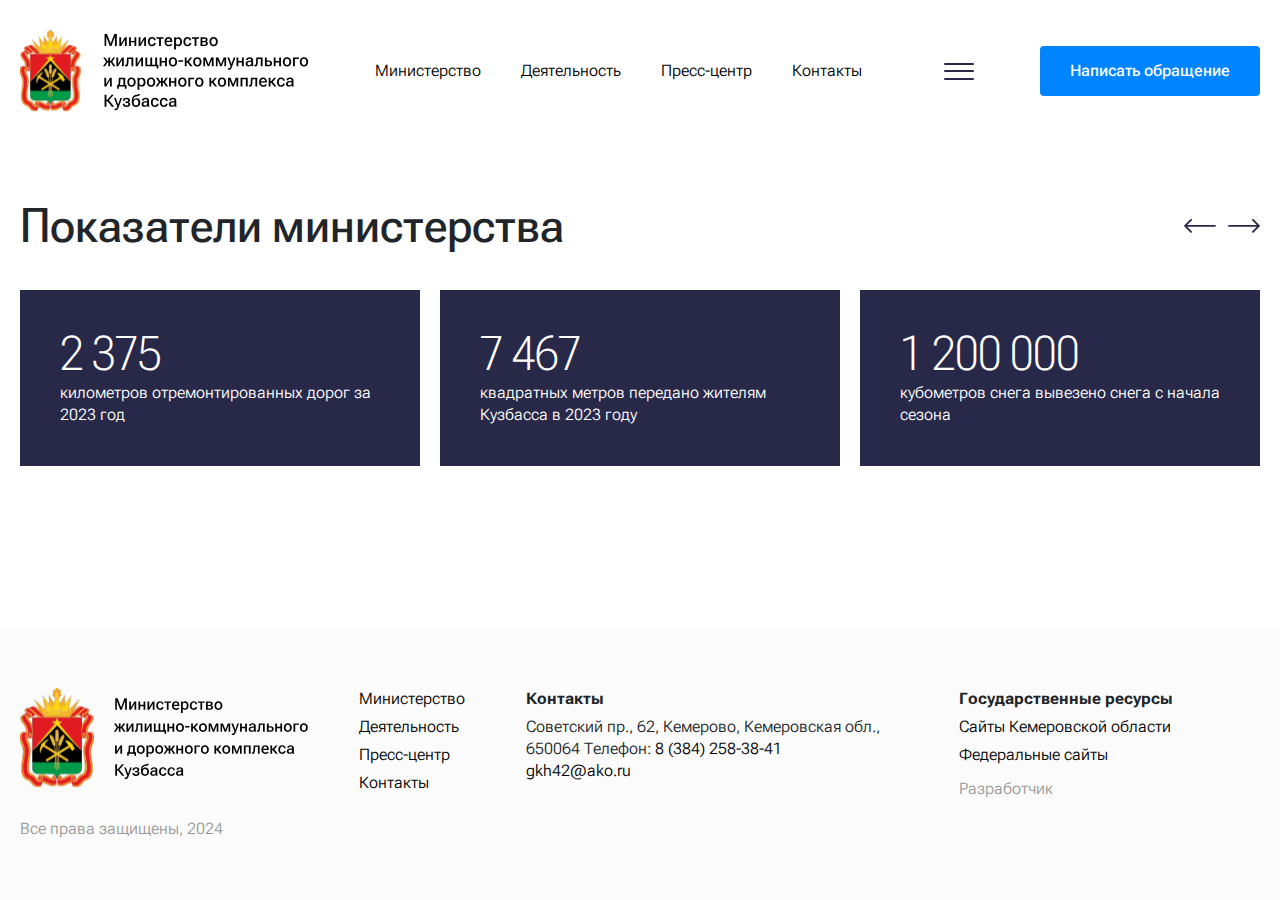
==== index.html @ 04772584 "init: Initial commit" ====
<!DOCTYPE html>
<html lang="ru">

<head>
	<meta charset="UTF-8">
	<meta http-equiv="X-UA-Compatible" content="IE=edge">
	<meta name="viewport" content="width=device-width, initial-scale=1.0">
	<title>Министерство жилищно-коммунального и дорожного комплекса Кузбасса - Главная</title>
	<meta property="og:title" content="Министерство жилищно-коммунального и дорожного комплекса Кузбасса - Главная">
	<meta property="og:description" content="Описание">
	<meta property="og:url" content="/">
	<meta property="og:site_name" content="Министерство жилищно-коммунального и дорожного комплекса Кузбасса - Главная">
	<!-- favicon -->
	<link rel="apple-touch-icon" sizes="180x180" href="img/favicon/apple-touch-icon.png">
	<link rel="icon" type="image/png" sizes="32x32" href="img/favicon/favicon-32x32.png">
	<link rel="icon" type="image/png" sizes="16x16" href="img/favicon/favicon-16x16.png">
	<link rel="manifest" href="img/favicon/site.webmanifest">
	<link rel="mask-icon" href="img/favicon/safari-pinned-tab.svg" color="#5bbad5">
	<meta name="msapplication-TileColor" content="#ffffff">
	<meta name="theme-color" content="#ffffff">
	<!-- styles -->
	<link rel="stylesheet" href="css/vendor.min.css">
	<link rel="stylesheet" href="css/app.min.css">
</head>

<body>
	<!-- wrapper -->
	<div class="wrapper">
		<!-- header -->
		<header class="header" id="header">
			<div class="container">
				<div class="header__wrapper">
					<a href="index.html" class="header__logotype">
						<source srcset="img/logotype.svg" media="(min-width: 1024px)">
						<img src="img/logotype-mobile.svg" width="289px" height="100px" alt="Logotype">
					</a>
					<nav class="nav header__nav">
						<ul class="nav__list">
							<li class="nav__item">
								<a href="#" class="nav__link">Министерство</a>
							</li>
							<li class="nav__item">
								<a href="#" class="nav__link">Деятельность</a>
							</li>
							<li class="nav__item">
								<a href="#" class="nav__link">Пресс-центр</a>
							</li>
							<li class="nav__item">
								<a href="#" class="nav__link">Контакты</a>
							</li>
						</ul>
					</nav>
					<button class="hamburger" id="hamburger-toggle">
						<span class="hamburger__inner"></span>
						<span class="hamburger__inner"></span>
						<span class="hamburger__inner"></span>
					</button>
					<a href="#" class="header__btn btn">Написать обращение</a>
				</div>
			</div>
		</header>
		<!-- end of header -->
		<!-- content -->
		<div class="wrapper__content">
			<!-- indicators -->
			<section class="indicators section-indent" id="indicators">
				<div class="container">
					<div class="indicators__slider">
						<div class="section-heading">
							<div class="section-heading__group">
								<h2 class="section-heading__title">Показатели министерства</h2>
							</div>
							<div class="section-heading__group">
								<div class="swiper-controls section-heading__controls">
									<button class="swiper-button-prev" aria-label="Назад">
										<svg class="swiper-button-icon">
											<use xlink:href="img/sprite.svg#icon-arrow-prev"></use>
										</svg>
									</button>
									<button class="swiper-button-next" aria-label="Далее">
										<svg class="swiper-button-icon">
											<use xlink:href="img/sprite.svg#icon-arrow-next"></use>
										</svg>
									</button>
								</div>
							</div>
						</div>
						<div class="indicators__slider-wrapper">
							<div class="swiper">
								<div class="swiper-wrapper">
									<div class="swiper-slide">
										<div class="indicators-card indicators__item">
											<h3 class="indicators-card__value">2 375</h3>
											<p class="indicators-card__description">километров отремонтированных дорог за 2023 год</p>
										</div>
									</div>
									<div class="swiper-slide">
										<div class="indicators-card indicators__item">
											<h3 class="indicators-card__value">7 467</h3>
											<p class="indicators-card__description">квадратных метров передано жителям Кузбасса в 2023 году</p>
										</div>
									</div>
									<div class="swiper-slide">
										<div class="indicators-card indicators__item">
											<h3 class="indicators-card__value">1 200 000</h3>
											<p class="indicators-card__description">кубометров снега вывезено снега с начала сезона</p>
										</div>
									</div>
									<div class="swiper-slide">
										<div class="indicators-card indicators__item">
											<h3 class="indicators-card__value">37 956</h3>
											<p class="indicators-card__description">квадратных метров коммерческой недвижимости</p>
										</div>
									</div>
									<div class="swiper-slide">
										<div class="indicators-card indicators__item">
											<h3 class="indicators-card__value">7 467</h3>
											<p class="indicators-card__description">квадратных метров передано жителям Кузбасса в 2023 году</p>
										</div>
									</div>
									<div class="swiper-slide">
										<div class="indicators-card indicators__item">
											<h3 class="indicators-card__value">1 200 000</h3>
											<p class="indicators-card__description">кубометров снега вывезено снега с начала сезона</p>
										</div>
									</div>
									<div class="swiper-slide">
										<div class="indicators-card indicators__item">
											<h3 class="indicators-card__value">7 467</h3>
											<p class="indicators-card__description">квадратных метров передано жителям Кузбасса в 2023 году</p>
										</div>
									</div>
									<div class="swiper-slide">
										<div class="indicators-card indicators__item">
											<h3 class="indicators-card__value">1 200 000</h3>
											<p class="indicators-card__description">кубометров снега вывезено снега с начала сезона</p>
										</div>
									</div>
								</div>
								<div class="swiper-pagination"></div>
							</div>
						</div>
					</div>
				</div>
			</section>
			<!-- end of indicators -->
		</div>
		<!-- end of content -->
		<!-- footer -->
		<footer class="footer" id="footer">
			<div class="container">
				<div class="footer__wrapper">
					<div class="footer__block">
						<picture class="footer__logotype">
							<source srcset="img/logotype.svg" media="(min-width: 1024px)">
							<img src="img/logotype-mobile.svg" width="289px" height="100px" alt="Logotype">
						</picture>
						<p class="footer__copyright footer__copyright--desktop">Все права защищены, 2024</p>
					</div>
					<div class="footer__block">
						<ul class="footer__list footer__list--wrap">
							<li class="footer__list-item">
								<a href="#" class="footer__link">Министерство</a>
							</li>
							<li class="footer__list-item">
								<a href="#" class="footer__link">Деятельность</a>
							</li>
							<li class="footer__list-item">
								<a href="#" class="footer__link">Пресс-центр</a>
							</li>
							<li class="footer__list-item">
								<a href="#" class="footer__link">Контакты</a>
							</li>
						</ul>
					</div>
					<div class="footer__block">
						<h3 class="footer__title">Контакты</h3>
						<p class="footer__description">
							Советский пр., 62, Кемерово, Кемеровская обл., 650064
							Телефон: <a href="tel:83842583841">8 (384) 258-38-41</a>
							<br>
							<a href="mailto:gkh42@ako.ru">gkh42@ako.ru</a>
						</p>
					</div>
					<div class="footer__block">
						<h3 class="footer__title">Государственные ресурсы</h3>
						<ul class="footer__list">
							<li class="footer__list-item">
								<a href="#" class="footer__link">Сайты Кемеровской области</a>
							</li>
							<li class="footer__list-item">
								<a href="#" class="footer__link">Федеральные сайты</a>
							</li>
						</ul>
						<p class="footer__copyright footer__copyright--mobile">Все права защищены, 2024</p>
						<p class="footer__copyright">Разработчик</p>
					</div>
				</div>
			</div>
		</footer>
		<!-- end of footer -->
	</div>
	<!-- end of wrapper -->
	<!-- scripts -->
	<script src="js/vendor.min.js"></script>
	<script src="js/app.min.js"></script>
</body>

</html>
---- css/app.min.css ----
body{position:relative;overflow-x:hidden;font-family:"Roboto Flex",sans-serif;font-size:16px;line-height:1.25}ul,ol,li{display:block;padding:0;margin:0;list-style:none}h1,h2,h3,h4,h5,h6{margin:0;font-weight:normal;line-height:1.25}p{margin:0}b,strong{font-weight:500}a{display:inline-block;color:#000;text-decoration:none;-webkit-transition:all .25s ease-in-out;transition:all .25s ease-in-out}a:hover{text-decoration:none;color:#000}a:active{color:#000}input[type=number]{-moz-appearance:textfield}input[type=number]::-webkit-outer-spin-button,input[type=number]::-webkit-inner-spin-button{display:none;-webkit-appearance:none;appearance:none;margin:0}picture{display:block}img{max-width:100%}svg{-webkit-transition:all .25s ease-in-out;transition:all .25s ease-in-out}.container{margin:0 auto;padding:0 20px;max-width:1480px;width:100%}@media screen and (max-width: 767px){.container{padding:0 16px}}.btn{display:block;padding:14px 30px;width:-webkit-fit-content;width:-moz-fit-content;width:fit-content;font-size:16px;font-weight:500;line-height:1.375;color:#fff;background:#0184ff;border:none;border-radius:4px;-webkit-transition:all .25s ease-in-out;transition:all .25s ease-in-out}.btn:focus{outline:none}.btn:hover{color:#fff}.header{position:relative;z-index:100;background:#fff}.header__wrapper{display:-webkit-box;display:-ms-flexbox;display:flex;-webkit-box-align:center;-ms-flex-align:center;align-items:center;-webkit-box-pack:justify;-ms-flex-pack:justify;justify-content:space-between;padding:30px 0}@media screen and (max-width: 767px){.header__wrapper{padding:20px 0}}.header__logotype{display:block;max-width:289px;width:100%}.header__logotype img{display:block;width:100%;height:100%;-o-object-fit:contain;object-fit:contain;-o-object-position:left center;object-position:left center}@media screen and (max-width: 1199px){.header__logotype{max-width:257px;height:73px}}@media screen and (max-width: 1023px){.header__nav{display:none}}@media screen and (max-width: 1199px){.header__btn{display:none}}.nav__list{display:-webkit-box;display:-ms-flexbox;display:flex;-webkit-box-align:center;-ms-flex-align:center;align-items:center;width:-webkit-fit-content;width:-moz-fit-content;width:fit-content}.nav__item+.nav__item{margin-left:40px}.nav__link{display:block;width:-webkit-fit-content;width:-moz-fit-content;width:fit-content;font-size:16px;font-weight:300}.hamburger{position:relative;z-index:1;display:block;overflow:hidden;margin-left:15px;padding:0;min-width:30px;width:30px;height:30px;font-size:0;background:rgba(0,0,0,0);border:none;border-radius:0}.hamburger:focus{outline:none}.hamburger__inner{position:absolute;left:0;z-index:1;display:block;width:100%;height:2px;background:#282848;border-radius:2px}.hamburger__inner:first-child{top:7px}.hamburger__inner:nth-child(2){top:14px}.hamburger__inner:last-child{top:22px}.footer{position:relative;z-index:1;margin-top:80px;padding:60px 0;background:#fbfbfb}@media screen and (max-width: 767px){.footer{margin-top:60px;padding:40px 0}}.footer__wrapper{display:-webkit-box;display:-ms-flexbox;display:flex}@media screen and (max-width: 1023px){.footer__wrapper{-webkit-box-orient:vertical;-webkit-box-direction:normal;-ms-flex-direction:column;flex-direction:column;-webkit-box-align:start;-ms-flex-align:start;align-items:flex-start}}.footer__block{max-width:417px;width:-webkit-fit-content;width:-moz-fit-content;width:fit-content}.footer__block:nth-child(2){margin-left:80px}.footer__block:nth-child(3){margin-left:141px}.footer__block:nth-child(4){margin-left:76px}@media screen and (min-width: 1200px)and (max-width: 1399px){.footer__block{max-width:387px}.footer__block:nth-child(2){margin-left:50px}.footer__block:nth-child(3){margin-left:61px}.footer__block:nth-child(4){margin-left:46px}}@media screen and (min-width: 1024px)and (max-width: 1199px){.footer__block{max-width:357px}.footer__block:nth-child(2){margin-left:30px}.footer__block:nth-child(3){margin-left:41px}.footer__block:nth-child(4){margin-left:26px}}@media screen and (max-width: 1023px){.footer__block{max-width:none}.footer__block:nth-child(2){margin-top:26px;margin-left:0}.footer__block:nth-child(3){margin-top:23px;margin-left:0}.footer__block:nth-child(4){margin-top:28px;margin-left:0}}.footer__logotype{display:block;overflow:hidden;max-width:289px;width:100%}.footer__logotype img{display:block;width:100%;height:100%;-o-object-fit:contain;object-fit:contain;-o-object-position:left center;object-position:left center}@media screen and (max-width: 767px){.footer__logotype{max-width:257px;height:73px}}.footer__title{display:block;margin-bottom:6px;width:-webkit-fit-content;width:-moz-fit-content;width:fit-content;font-size:16px;font-weight:bold;line-height:1.375}.footer__description{display:block;width:-webkit-fit-content;width:-moz-fit-content;width:fit-content;font-size:16px;font-weight:300;line-height:1.375}.footer__copyright{display:block;margin-top:30px;width:-webkit-fit-content;width:-moz-fit-content;width:fit-content;font-size:16px;font-weight:300;line-height:1.375;color:#999}@media screen and (min-width: 1024px){.footer__copyright--mobile{display:none}}@media screen and (max-width: 1023px){.footer__copyright{margin-top:21px}.footer__copyright--desktop{display:none}}.footer__copyright+.footer__copyright{margin-top:12px}@media screen and (max-width: 1023px){.footer__list--wrap{display:-webkit-box;display:-ms-flexbox;display:flex;-ms-flex-wrap:wrap;flex-wrap:wrap}.footer__list--wrap .footer__list-item+.footer__list-item{margin-top:0}.footer__list--wrap .footer__list-item{width:calc(50% - 6px)}.footer__list--wrap .footer__list-item:nth-child(2n){margin-left:12px}.footer__list--wrap .footer__list-item:nth-child(n+3){margin-top:12px}}.footer__list-item+.footer__list-item{margin-top:6px}.footer__link{display:block;width:-webkit-fit-content;width:-moz-fit-content;width:fit-content;font-size:16px;font-weight:300;line-height:1.375}.scroll-disabled{overflow:hidden}.swiper{-webkit-transition:opacity .15s ease;transition:opacity .15s ease}@media screen and (min-width: 768px){.swiper:not(.swiper-only-mobile):not(.swiper-initialized){opacity:0}.swiper:not(.swiper-only-mobile).swiper-initialized{opacity:1}}@media screen and (max-width: 767px){.swiper:not(.swiper-only-desktop):not(.swiper-initialized){opacity:0}.swiper:not(.swiper-only-desktop).swiper-initialized{opacity:1}}.swiper-controls{display:-webkit-box;display:-ms-flexbox;display:flex;-webkit-box-align:center;-ms-flex-align:center;align-items:center;width:-webkit-fit-content;width:-moz-fit-content;width:fit-content}.swiper-button-prev,.swiper-button-next{display:-webkit-box;display:-ms-flexbox;display:flex;-webkit-box-align:center;-ms-flex-align:center;align-items:center;-webkit-box-pack:center;-ms-flex-pack:center;justify-content:center;padding:0;min-width:32px;width:32px;height:48px;font-size:0;background:rgba(0,0,0,0);border:none;border-radius:0;-webkit-transition:all .25s ease-in-out;transition:all .25s ease-in-out}.swiper-button-prev+.swiper-button-next{margin-left:12px}.swiper-button-icon{min-width:32px;width:32px;height:32px;height:14px;color:#282848}.wrapper{display:-webkit-box;display:-ms-flexbox;display:flex;-webkit-box-orient:vertical;-webkit-box-direction:normal;-ms-flex-direction:column;flex-direction:column;min-height:100vh}.wrapper__content{-webkit-box-flex:1;-ms-flex:1 1 100%;flex:1 1 100%}.section-indent{margin-top:60px}@media screen and (max-width: 767px){.section-indent{margin-top:35px}}.section-heading{display:-webkit-box;display:-ms-flexbox;display:flex;-webkit-box-align:start;-ms-flex-align:start;align-items:flex-start;-webkit-box-pack:justify;-ms-flex-pack:justify;justify-content:space-between;margin-bottom:40px}@media screen and (max-width: 767px){.section-heading{-webkit-box-orient:vertical;-webkit-box-direction:normal;-ms-flex-direction:column;flex-direction:column;margin-bottom:22px}}.section-heading__title{font-size:48px;font-weight:500;line-height:1}@media screen and (max-width: 767px){.section-heading__title{font-size:22px}}@media screen and (max-width: 1023px){.section-heading__controls{display:none}}.indicators__slider-wrapper .swiper-slide{height:auto}.indicators__item{height:100%}.indicators-card{display:block;overflow:hidden;padding:40px 30px 40px 40px;color:#fff;background:#282848}.indicators-card__value{display:block;width:-webkit-fit-content;width:-moz-fit-content;width:fit-content;font-size:48px;font-weight:300;line-height:1}.indicators-card__description{display:block;margin-top:4px;width:-webkit-fit-content;width:-moz-fit-content;width:fit-content;font-size:16px;font-weight:300;line-height:1.375}@media screen and (max-width: 767px){.indicators-card__description{margin-top:6px;font-size:15px}}
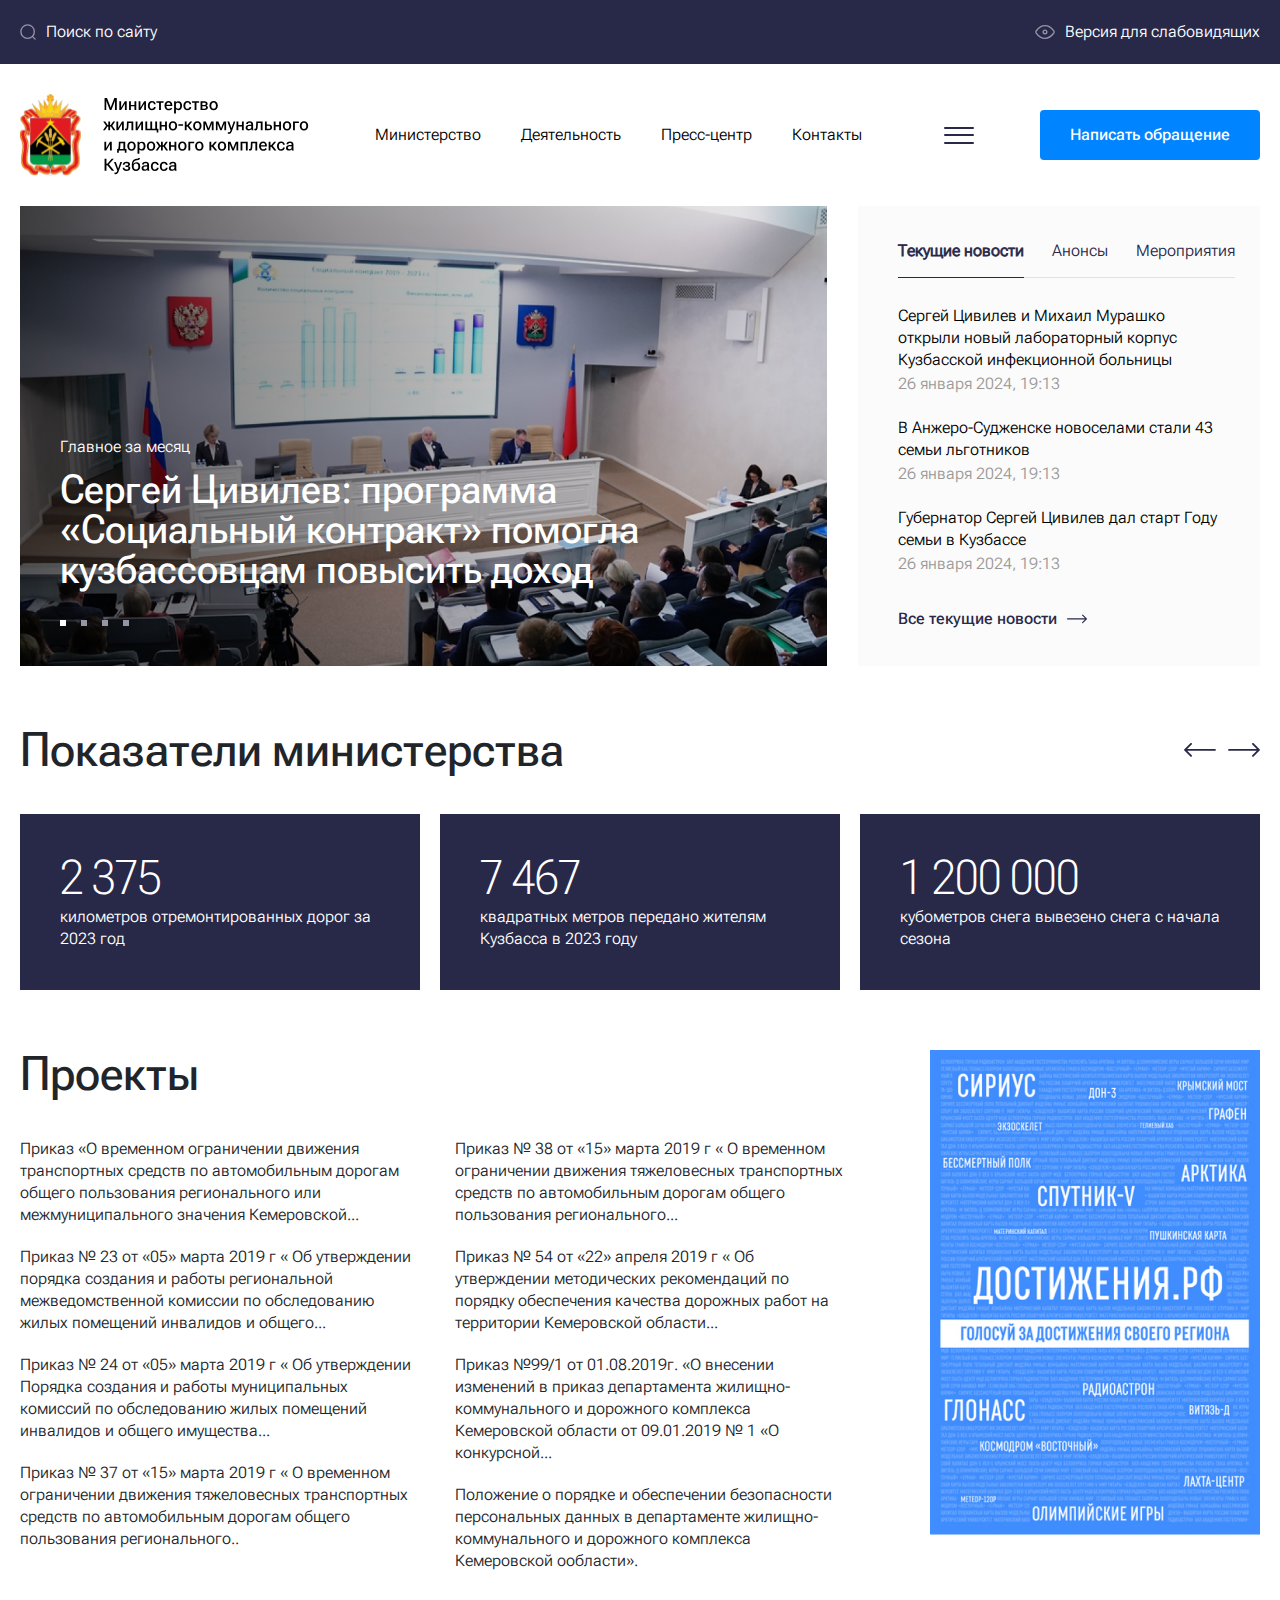
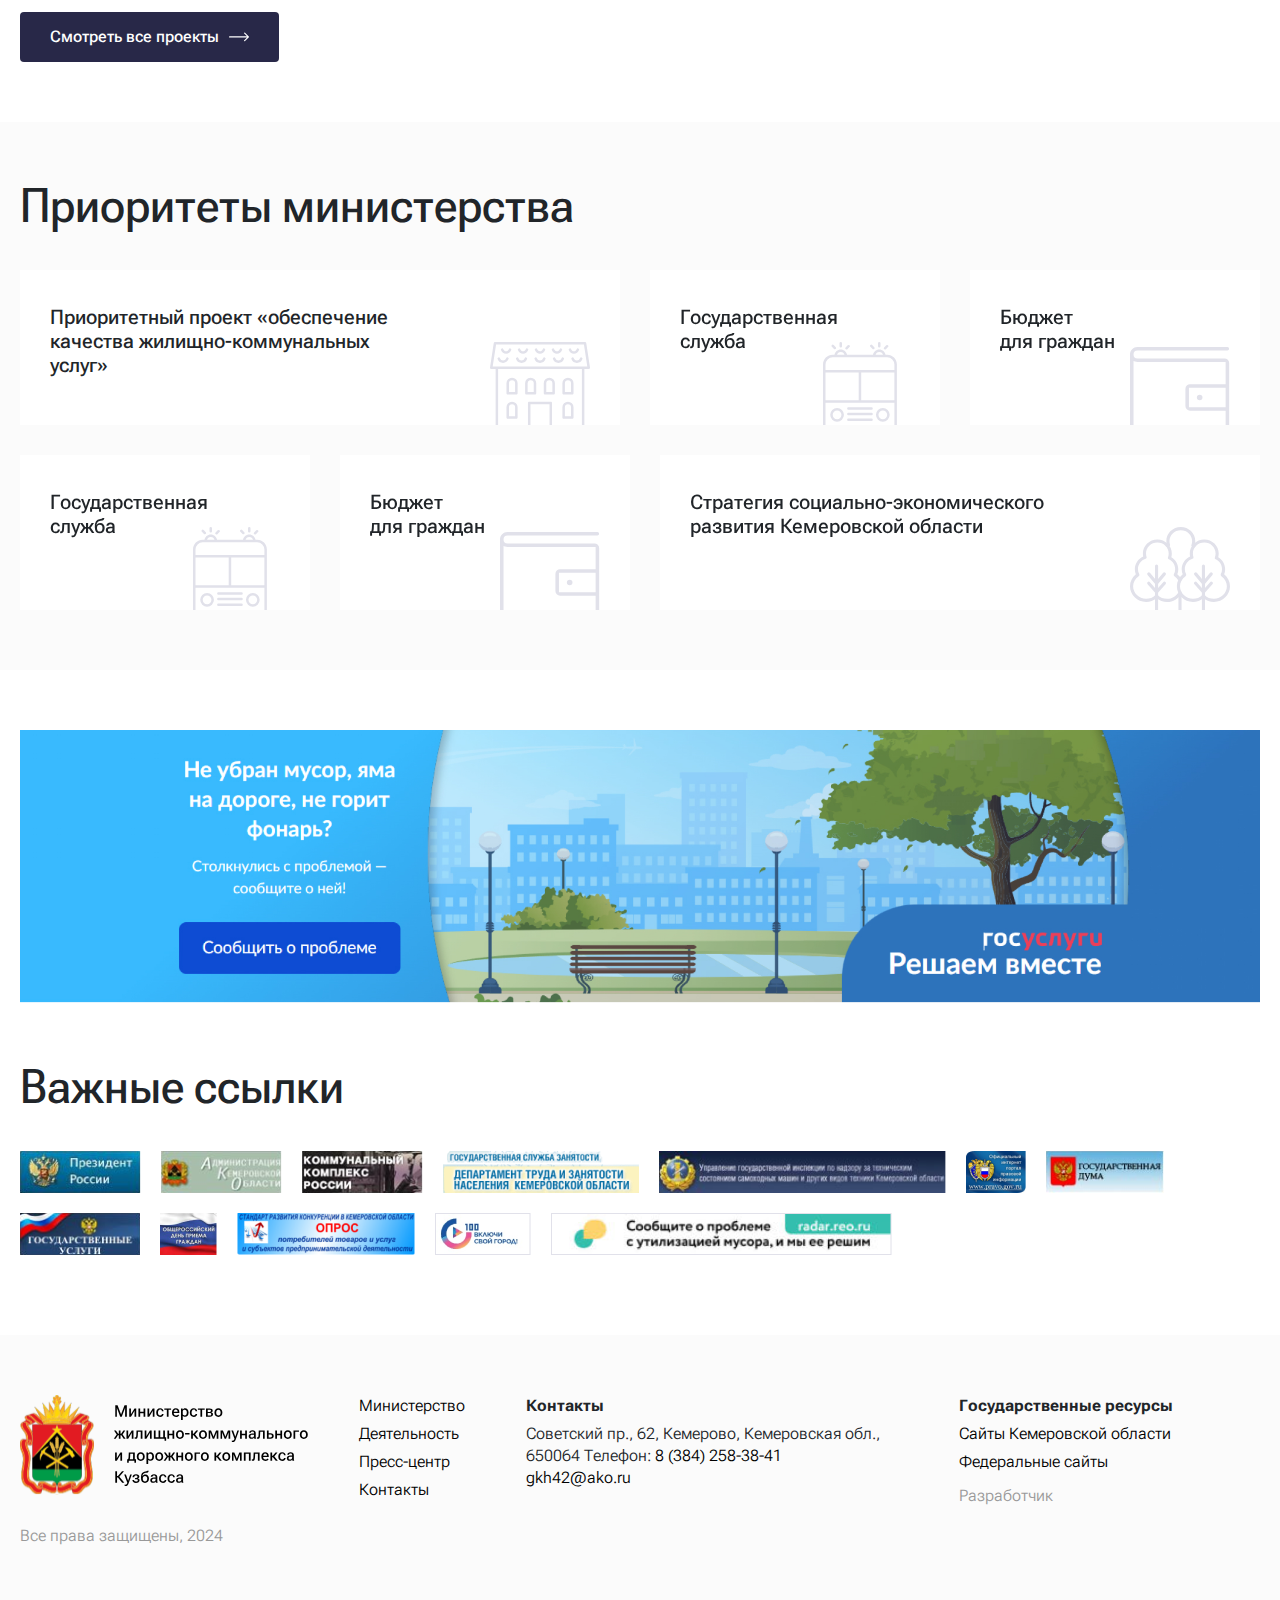
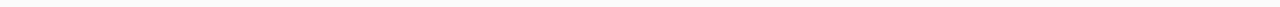
==== commit edc2e5ca: "fix: Improvements" ====
--- a/index.html
+++ b/index.html
@@ -15,7 +15,6 @@
 	<link rel="icon" type="image/png" sizes="32x32" href="img/favicon/favicon-32x32.png">
 	<link rel="icon" type="image/png" sizes="16x16" href="img/favicon/favicon-16x16.png">
 	<link rel="manifest" href="img/favicon/site.webmanifest">
-	<link rel="mask-icon" href="img/favicon/safari-pinned-tab.svg" color="#5bbad5">
 	<meta name="msapplication-TileColor" content="#ffffff">
 	<meta name="theme-color" content="#ffffff">
 	<!-- styles -->
@@ -26,6 +25,26 @@
 <body>
 	<!-- wrapper -->
 	<div class="wrapper">
+		<div class="header-top" id="header-top">
+			<div class="container">
+				<div class="header-top__wrapper">
+					<div class="header-top__search">
+						<button class="header-top__search-btn">
+							<svg>
+								<use xlink:href="img/sprite.svg#icon-search"></use>
+							</svg>
+						</button>
+						<input type="text" class="header-top__search-input" placeholder="Поиск по сайту">
+					</div>
+					<button class="header-top__vi">
+						<svg>
+							<use xlink:href="img/sprite.svg#icon-eye"></use>
+						</svg>
+						<span>Версия для слабовидящих</span>
+					</button>
+				</div>
+			</div>
+		</div>
 		<!-- header -->
 		<header class="header" id="header">
 			<div class="container">
@@ -55,13 +74,133 @@
 						<span class="hamburger__inner"></span>
 						<span class="hamburger__inner"></span>
 					</button>
-					<a href="#" class="header__btn btn">Написать обращение</a>
+					<a href="#" class="header__btn btn btn--blue">Написать обращение</a>
 				</div>
 			</div>
 		</header>
 		<!-- end of header -->
 		<!-- content -->
 		<div class="wrapper__content">
+			<!-- main -->
+			<section class="main" id="main">
+				<div class="container">
+					<div class="main__wrap">
+						<div class="main__left">
+							<div class="main__slider">
+								<div class="swiper">
+									<div class="swiper-wrapper">
+										<div class="swiper-slide">
+											<div class="main__slide" style="background-image: url(img/main-bg-01.jpg);">
+												<span class="main__help">Главное за месяц</span>
+												<h3 class="main__title">
+													Сергей Цивилев: программа «Социальный
+													контракт» помогла кузбассовцам
+													повысить доход
+												</h3>
+											</div>
+										</div>
+										<div class="swiper-slide">
+											<div class="main__slide" style="background-image: url(img/main-bg-02.jpg);">
+												<span class="main__help">Главное за месяц</span>
+												<h3 class="main__title">
+													Сергей Цивилев: программа «Социальный
+													контракт» помогла кузбассовцам
+													повысить доход
+												</h3>
+											</div>
+										</div>
+										<div class="swiper-slide">
+											<div class="main__slide" style="background-image: url(img/main-bg-01.jpg);">
+												<span class="main__help">Главное за месяц</span>
+												<h3 class="main__title">
+													Сергей Цивилев: программа «Социальный
+													контракт» помогла кузбассовцам
+													повысить доход
+												</h3>
+											</div>
+										</div>
+										<div class="swiper-slide">
+											<div class="main__slide" style="background-image: url(img/main-bg-02.jpg);">
+												<span class="main__help">Главное за месяц</span>
+												<h3 class="main__title">
+													Сергей Цивилев: программа «Социальный
+													контракт» помогла кузбассовцам
+													повысить доход
+												</h3>
+											</div>
+										</div>
+									</div>
+									<div class="swiper-pagination"></div>
+								</div>
+							</div>
+						</div>
+						<div class="main__right">
+							<div class="short-news main__news">
+								<div class="short-news__wrap">
+									<div class="short-news__tabs">
+										<ul class="short-news__list">
+											<li class="short-news__list-item is--active">
+												<button class="short-news__tab">Текущие новости</button>
+											</li>
+											<li class="short-news__list-item">
+												<button class="short-news__tab">Анонсы</button>
+											</li>
+											<li class="short-news__list-item">
+												<button class="short-news__tab">Мероприятия</button>
+											</li>
+										</ul>
+										<div class="short-news__wrapper is--active">
+											<article class="short-news__item">
+												<a href="#" class="short-news__title">Сергей Цивилев и Михаил Мурашко открыли новый лабораторный корпус Кузбасской инфекционной больницы</a>
+												<span class="short-news__help">26 января 2024, 19:13</span>
+											</article>
+											<article class="short-news__item">
+												<a href="#" class="short-news__title">В Анжеро-Судженске новоселами стали 43 семьи льготников</a>
+												<span class="short-news__help">26 января 2024, 19:13</span>
+											</article>
+											<article class="short-news__item">
+												<a href="#" class="short-news__title">Губернатор Сергей Цивилев дал старт Году семьи в Кузбассе</a>
+												<span class="short-news__help">26 января 2024, 19:13</span>
+											</article>
+										</div>
+										<div class="short-news__wrapper">
+											<article class="short-news__item">
+												<a href="#" class="short-news__title">Губернатор Сергей Цивилев дал старт Году семьи в Кузбассе</a>
+												<span class="short-news__help">26 января 2024, 19:13</span>
+											</article>
+											<article class="short-news__item">
+												<a href="#" class="short-news__title">Сергей Цивилев и Михаил Мурашко открыли новый лабораторный корпус Кузбасской инфекционной больницы</a>
+												<span class="short-news__help">26 января 2024, 19:13</span>
+											</article>
+										</div>
+										<div class="short-news__wrapper">
+											<article class="short-news__item">
+												<a href="#" class="short-news__title">Сергей Цивилев и Михаил Мурашко открыли новый лабораторный корпус Кузбасской инфекционной больницы</a>
+												<span class="short-news__help">26 января 2024, 19:13</span>
+											</article>
+											<article class="short-news__item">
+												<a href="#" class="short-news__title">Губернатор Сергей Цивилев дал старт Году семьи в Кузбассе</a>
+												<span class="short-news__help">26 января 2024, 19:13</span>
+											</article>
+											<article class="short-news__item">
+												<a href="#" class="short-news__title">В Анжеро-Судженске новоселами стали 43 семьи льготников</a>
+												<span class="short-news__help">26 января 2024, 19:13</span>
+											</article>
+										</div>
+									</div>
+									<a href="#" class="short-news__link">
+										<span>Все текущие новости</span>
+										<svg>
+											<use xlink:href="img/sprite.svg#icon-arrow-next"></use>
+										</svg>
+									</a>
+								</div>
+							</div>
+						</div>
+					</div>
+				</div>
+			</section>
+			<!-- end of main -->
 			<!-- indicators -->
 			<section class="indicators section-indent" id="indicators">
 				<div class="container">
@@ -144,6 +283,173 @@
 				</div>
 			</section>
 			<!-- end of indicators -->
+			<!-- projects -->
+			<section class="projects section-indent" id="projects">
+				<div class="container">
+					<div class="projects__wrap">
+						<div class="projects__left">
+							<div class="section-heading">
+								<div class="section-heading__group">
+									<h2 class="section-heading__title">Проекты</h2>
+								</div>
+							</div>
+							<div class="projects__wrapper">
+								<div class="projects__column">
+									<p class="projects__description">Приказ «О временном ограничении движения транспортных средств по автомобильным дорогам общего пользования регионального или межмуниципального значения Кемеровской...</p>
+									<p class="projects__description">Приказ № 23 от «05» марта 2019 г « Об утверждении порядка создания и работы региональной межведомственной комиссии по обследованию жилых помещений инвалидов и общего...</p>
+									<p class="projects__description">Приказ № 24 от «05» марта 2019 г « Об утверждении Порядка создания и работы муниципальных комиссий по обследованию жилых помещений инвалидов и общего имущества...</p>
+									<p class="projects__description">Приказ № 37 от «15» марта 2019 г « О временном ограничении движения тяжеловесных транспортных средств по автомобильным дорогам общего пользования регионального..</p>
+								</div>
+								<div class="projects__column">
+									<p class="projects__description">Приказ № 38 от «15» марта 2019 г « О временном ограничении движения тяжеловесных транспортных средств по автомобильным дорогам общего пользования регионального...</p>
+									<p class="projects__description">Приказ № 54 от «22» апреля 2019 г « Об утверждении методических рекомендаций по порядку обеспечения качества дорожных работ на территории Кемеровской области...</p>
+									<p class="projects__description">Приказ №99/1 от 01.08.2019г. «О внесении изменений в приказ департамента жилищно-коммунального и дорожного комплекса Кемеровской области от 09.01.2019 № 1 «О конкурсной...</p>
+									<p class="projects__description">Положение о порядке и обеспечении безопасности персональных данных в департаменте жилищно-коммунального и дорожного комплекса Кемеровской ообласти».</p>
+								</div>
+							</div>
+							<a href="#" class="projects__btn btn">
+								<span>Смотреть все проекты</span>
+								<svg>
+									<use xlink:href="img/sprite.svg#icon-arrow-next"></use>
+								</svg>
+							</a>
+						</div>
+						<div class="projects__right">
+							<a href="#" class="projects__banner">
+								<img src="img/banner.jpg" alt="Image">
+							</a>
+						</div>
+					</div>
+				</div>
+			</section>
+			<!-- end of projects -->
+			<!-- priorities -->
+			<section class="priorities section-indent" id="priorities">
+				<div class="container">
+					<div class="section-heading">
+						<div class="section-heading__group">
+							<h2 class="section-heading__title">Приоритеты министерства</h2>
+						</div>
+					</div>
+					<div class="priorities__slider">
+						<div class="swiper">
+							<div class="swiper-wrapper">
+								<div class="swiper-slide">
+									<article class="priorities-card priorities__item">
+										<h3 class="priorities-card__title">Приоритетный проект «обеспечение качества жилищно-коммунальных услуг»</h3>
+										<picture class="priorities-card__img">
+											<img src="img/priorities-01.svg" alt="Image">
+										</picture>
+									</article>
+								</div>
+								<div class="swiper-slide">
+									<article class="priorities-card priorities__item">
+										<h3 class="priorities-card__title">Государственная <br>служба</h3>
+										<picture class="priorities-card__img">
+											<img src="img/priorities-02.svg" alt="Image">
+										</picture>
+									</article>
+								</div>
+								<div class="swiper-slide">
+									<article class="priorities-card priorities__item">
+										<h3 class="priorities-card__title">Бюджет <br>для граждан</h3>
+										<picture class="priorities-card__img">
+											<img src="img/priorities-03.svg" alt="Image">
+										</picture>
+									</article>
+								</div>
+								<div class="swiper-slide">
+									<article class="priorities-card priorities__item">
+										<h3 class="priorities-card__title">Государственная <br>служба</h3>
+										<picture class="priorities-card__img">
+											<img src="img/priorities-02.svg" alt="Image">
+										</picture>
+									</article>
+								</div>
+								<div class="swiper-slide">
+									<article class="priorities-card priorities__item">
+										<h3 class="priorities-card__title">Бюджет <br>для граждан</h3>
+										<picture class="priorities-card__img">
+											<img src="img/priorities-03.svg" alt="Image">
+										</picture>
+									</article>
+								</div>
+								<div class="swiper-slide">
+									<article class="priorities-card priorities__item">
+										<h3 class="priorities-card__title">Стратегия социально-экономического развития Кемеровской области</h3>
+										<picture class="priorities-card__img">
+											<img src="img/priorities-04.svg" alt="Image">
+										</picture>
+									</article>
+								</div>
+							</div>
+							<div class="swiper-pagination"></div>
+						</div>
+					</div>
+				</div>
+			</section>
+			<!-- end of priorities -->
+			<!-- banner wide -->
+			<div class="banner-wide section-indent" id="banner-wide">
+				<div class="container">
+					<a href="#" class="banner-wide__link">
+						<picture class="banner-wide__img">
+							<source srcset="img/banner-hr.jpg" media="(min-width: 768px)">
+							<img src="img/banner-vr.jpg" alt="Image">
+						</picture>
+					</a>
+				</div>
+			</div>
+			<!-- end of banner wide -->
+			<!-- important links -->
+			<section class="important-links section-indent" id="important-links">
+				<div class="container">
+					<div class="section-heading">
+						<div class="section-heading__group">
+							<h2 class="section-heading__title">Важные ссылки</h2>
+						</div>
+					</div>
+					<div class="important-links__wrapper">
+						<a href="#" class="important-links__link">
+							<img src="img/important-links-01.png" alt="Image">
+						</a>
+						<a href="#" class="important-links__link">
+							<img src="img/important-links-02.png" alt="Image">
+						</a>
+						<a href="#" class="important-links__link">
+							<img src="img/important-links-03.png" alt="Image">
+						</a>
+						<a href="#" class="important-links__link">
+							<img src="img/important-links-04.png" alt="Image">
+						</a>
+						<a href="#" class="important-links__link">
+							<img src="img/important-links-05.png" alt="Image">
+						</a>
+						<a href="#" class="important-links__link">
+							<img src="img/important-links-06.png" alt="Image">
+						</a>
+						<a href="#" class="important-links__link">
+							<img src="img/important-links-07.png" alt="Image">
+						</a>
+						<a href="#" class="important-links__link">
+							<img src="img/important-links-08.png" alt="Image">
+						</a>
+						<a href="#" class="important-links__link">
+							<img src="img/important-links-09.png" alt="Image">
+						</a>
+						<a href="#" class="important-links__link">
+							<img src="img/important-links-10.png" alt="Image">
+						</a>
+						<a href="#" class="important-links__link">
+							<img src="img/important-links-11.png" alt="Image">
+						</a>
+						<a href="#" class="important-links__link">
+							<img src="img/important-links-12.png" alt="Image">
+						</a>
+					</div>
+				</div>
+			</section>
+			<!-- end of important links -->
 		</div>
 		<!-- end of content -->
 		<!-- footer -->
--- a/css/app.min.css
+++ b/css/app.min.css
@@ -1 +1 @@
-body{position:relative;overflow-x:hidden;font-family:"Roboto Flex",sans-serif;font-size:16px;line-height:1.25}ul,ol,li{display:block;padding:0;margin:0;list-style:none}h1,h2,h3,h4,h5,h6{margin:0;font-weight:normal;line-height:1.25}p{margin:0}b,strong{font-weight:500}a{display:inline-block;color:#000;text-decoration:none;-webkit-transition:all .25s ease-in-out;transition:all .25s ease-in-out}a:hover{text-decoration:none;color:#000}a:active{color:#000}input[type=number]{-moz-appearance:textfield}input[type=number]::-webkit-outer-spin-button,input[type=number]::-webkit-inner-spin-button{display:none;-webkit-appearance:none;appearance:none;margin:0}picture{display:block}img{max-width:100%}svg{-webkit-transition:all .25s ease-in-out;transition:all .25s ease-in-out}.container{margin:0 auto;padding:0 20px;max-width:1480px;width:100%}@media screen and (max-width: 767px){.container{padding:0 16px}}.btn{display:block;padding:14px 30px;width:-webkit-fit-content;width:-moz-fit-content;width:fit-content;font-size:16px;font-weight:500;line-height:1.375;color:#fff;background:#0184ff;border:none;border-radius:4px;-webkit-transition:all .25s ease-in-out;transition:all .25s ease-in-out}.btn:focus{outline:none}.btn:hover{color:#fff}.header{position:relative;z-index:100;background:#fff}.header__wrapper{display:-webkit-box;display:-ms-flexbox;display:flex;-webkit-box-align:center;-ms-flex-align:center;align-items:center;-webkit-box-pack:justify;-ms-flex-pack:justify;justify-content:space-between;padding:30px 0}@media screen and (max-width: 767px){.header__wrapper{padding:20px 0}}.header__logotype{display:block;max-width:289px;width:100%}.header__logotype img{display:block;width:100%;height:100%;-o-object-fit:contain;object-fit:contain;-o-object-position:left center;object-position:left center}@media screen and (max-width: 1199px){.header__logotype{max-width:257px;height:73px}}@media screen and (max-width: 1023px){.header__nav{display:none}}@media screen and (max-width: 1199px){.header__btn{display:none}}.nav__list{display:-webkit-box;display:-ms-flexbox;display:flex;-webkit-box-align:center;-ms-flex-align:center;align-items:center;width:-webkit-fit-content;width:-moz-fit-content;width:fit-content}.nav__item+.nav__item{margin-left:40px}.nav__link{display:block;width:-webkit-fit-content;width:-moz-fit-content;width:fit-content;font-size:16px;font-weight:300}.hamburger{position:relative;z-index:1;display:block;overflow:hidden;margin-left:15px;padding:0;min-width:30px;width:30px;height:30px;font-size:0;background:rgba(0,0,0,0);border:none;border-radius:0}.hamburger:focus{outline:none}.hamburger__inner{position:absolute;left:0;z-index:1;display:block;width:100%;height:2px;background:#282848;border-radius:2px}.hamburger__inner:first-child{top:7px}.hamburger__inner:nth-child(2){top:14px}.hamburger__inner:last-child{top:22px}.footer{position:relative;z-index:1;margin-top:80px;padding:60px 0;background:#fbfbfb}@media screen and (max-width: 767px){.footer{margin-top:60px;padding:40px 0}}.footer__wrapper{display:-webkit-box;display:-ms-flexbox;display:flex}@media screen and (max-width: 1023px){.footer__wrapper{-webkit-box-orient:vertical;-webkit-box-direction:normal;-ms-flex-direction:column;flex-direction:column;-webkit-box-align:start;-ms-flex-align:start;align-items:flex-start}}.footer__block{max-width:417px;width:-webkit-fit-content;width:-moz-fit-content;width:fit-content}.footer__block:nth-child(2){margin-left:80px}.footer__block:nth-child(3){margin-left:141px}.footer__block:nth-child(4){margin-left:76px}@media screen and (min-width: 1200px)and (max-width: 1399px){.footer__block{max-width:387px}.footer__block:nth-child(2){margin-left:50px}.footer__block:nth-child(3){margin-left:61px}.footer__block:nth-child(4){margin-left:46px}}@media screen and (min-width: 1024px)and (max-width: 1199px){.footer__block{max-width:357px}.footer__block:nth-child(2){margin-left:30px}.footer__block:nth-child(3){margin-left:41px}.footer__block:nth-child(4){margin-left:26px}}@media screen and (max-width: 1023px){.footer__block{max-width:none}.footer__block:nth-child(2){margin-top:26px;margin-left:0}.footer__block:nth-child(3){margin-top:23px;margin-left:0}.footer__block:nth-child(4){margin-top:28px;margin-left:0}}.footer__logotype{display:block;overflow:hidden;max-width:289px;width:100%}.footer__logotype img{display:block;width:100%;height:100%;-o-object-fit:contain;object-fit:contain;-o-object-position:left center;object-position:left center}@media screen and (max-width: 767px){.footer__logotype{max-width:257px;height:73px}}.footer__title{display:block;margin-bottom:6px;width:-webkit-fit-content;width:-moz-fit-content;width:fit-content;font-size:16px;font-weight:bold;line-height:1.375}.footer__description{display:block;width:-webkit-fit-content;width:-moz-fit-content;width:fit-content;font-size:16px;font-weight:300;line-height:1.375}.footer__copyright{display:block;margin-top:30px;width:-webkit-fit-content;width:-moz-fit-content;width:fit-content;font-size:16px;font-weight:300;line-height:1.375;color:#999}@media screen and (min-width: 1024px){.footer__copyright--mobile{display:none}}@media screen and (max-width: 1023px){.footer__copyright{margin-top:21px}.footer__copyright--desktop{display:none}}.footer__copyright+.footer__copyright{margin-top:12px}@media screen and (max-width: 1023px){.footer__list--wrap{display:-webkit-box;display:-ms-flexbox;display:flex;-ms-flex-wrap:wrap;flex-wrap:wrap}.footer__list--wrap .footer__list-item+.footer__list-item{margin-top:0}.footer__list--wrap .footer__list-item{width:calc(50% - 6px)}.footer__list--wrap .footer__list-item:nth-child(2n){margin-left:12px}.footer__list--wrap .footer__list-item:nth-child(n+3){margin-top:12px}}.footer__list-item+.footer__list-item{margin-top:6px}.footer__link{display:block;width:-webkit-fit-content;width:-moz-fit-content;width:fit-content;font-size:16px;font-weight:300;line-height:1.375}.scroll-disabled{overflow:hidden}.swiper{-webkit-transition:opacity .15s ease;transition:opacity .15s ease}@media screen and (min-width: 768px){.swiper:not(.swiper-only-mobile):not(.swiper-initialized){opacity:0}.swiper:not(.swiper-only-mobile).swiper-initialized{opacity:1}}@media screen and (max-width: 767px){.swiper:not(.swiper-only-desktop):not(.swiper-initialized){opacity:0}.swiper:not(.swiper-only-desktop).swiper-initialized{opacity:1}}.swiper-controls{display:-webkit-box;display:-ms-flexbox;display:flex;-webkit-box-align:center;-ms-flex-align:center;align-items:center;width:-webkit-fit-content;width:-moz-fit-content;width:fit-content}.swiper-button-prev,.swiper-button-next{display:-webkit-box;display:-ms-flexbox;display:flex;-webkit-box-align:center;-ms-flex-align:center;align-items:center;-webkit-box-pack:center;-ms-flex-pack:center;justify-content:center;padding:0;min-width:32px;width:32px;height:48px;font-size:0;background:rgba(0,0,0,0);border:none;border-radius:0;-webkit-transition:all .25s ease-in-out;transition:all .25s ease-in-out}.swiper-button-prev+.swiper-button-next{margin-left:12px}.swiper-button-icon{min-width:32px;width:32px;height:32px;height:14px;color:#282848}.wrapper{display:-webkit-box;display:-ms-flexbox;display:flex;-webkit-box-orient:vertical;-webkit-box-direction:normal;-ms-flex-direction:column;flex-direction:column;min-height:100vh}.wrapper__content{-webkit-box-flex:1;-ms-flex:1 1 100%;flex:1 1 100%}.section-indent{margin-top:60px}@media screen and (max-width: 767px){.section-indent{margin-top:35px}}.section-heading{display:-webkit-box;display:-ms-flexbox;display:flex;-webkit-box-align:start;-ms-flex-align:start;align-items:flex-start;-webkit-box-pack:justify;-ms-flex-pack:justify;justify-content:space-between;margin-bottom:40px}@media screen and (max-width: 767px){.section-heading{-webkit-box-orient:vertical;-webkit-box-direction:normal;-ms-flex-direction:column;flex-direction:column;margin-bottom:22px}}.section-heading__title{font-size:48px;font-weight:500;line-height:1}@media screen and (max-width: 767px){.section-heading__title{font-size:22px}}@media screen and (max-width: 1023px){.section-heading__controls{display:none}}.indicators__slider-wrapper .swiper-slide{height:auto}.indicators__item{height:100%}.indicators-card{display:block;overflow:hidden;padding:40px 30px 40px 40px;color:#fff;background:#282848}.indicators-card__value{display:block;width:-webkit-fit-content;width:-moz-fit-content;width:fit-content;font-size:48px;font-weight:300;line-height:1}.indicators-card__description{display:block;margin-top:4px;width:-webkit-fit-content;width:-moz-fit-content;width:fit-content;font-size:16px;font-weight:300;line-height:1.375}@media screen and (max-width: 767px){.indicators-card__description{margin-top:6px;font-size:15px}}+body{position:relative;overflow-x:hidden;font-family:"Roboto Flex",sans-serif;font-size:16px;line-height:1.25}ul,ol,li{display:block;padding:0;margin:0;list-style:none}h1,h2,h3,h4,h5,h6{margin:0;font-weight:normal;line-height:1.25}p{margin:0}b,strong{font-weight:500}a{display:inline-block;color:#000;text-decoration:none;-webkit-transition:all .25s ease-in-out;transition:all .25s ease-in-out}a:hover{text-decoration:none;color:#000}a:active{color:#000}input[type=number]{-moz-appearance:textfield}input[type=number]::-webkit-outer-spin-button,input[type=number]::-webkit-inner-spin-button{display:none;-webkit-appearance:none;appearance:none;margin:0}picture{display:block}img{max-width:100%}svg{-webkit-transition:all .25s ease-in-out;transition:all .25s ease-in-out}.container{margin:0 auto;padding:0 20px;max-width:1480px;width:100%}@media screen and (max-width: 767px){.container{padding:0 16px}}.btn{display:-webkit-box;display:-ms-flexbox;display:flex;-webkit-box-align:center;-ms-flex-align:center;align-items:center;-webkit-box-pack:center;-ms-flex-pack:center;justify-content:center;padding:14px 30px;width:-webkit-fit-content;width:-moz-fit-content;width:fit-content;font-size:16px;font-weight:500;line-height:1.375;text-align:center;color:#fff;background:#282848;border:none;border-radius:4px;-webkit-transition:all .25s ease-in-out;transition:all .25s ease-in-out}.btn>svg{min-width:20px;width:20px;height:20px;color:#fff}.btn>*+*{margin-left:10px}.btn:focus{outline:none}.btn:hover{color:#fff}.btn--blue{background:#0184ff}.header-top{position:relative;z-index:1;padding:21px 0;background:#282848}@media screen and (max-width: 767px){.header-top{padding:14px 0}}.header-top__wrapper{display:-webkit-box;display:-ms-flexbox;display:flex;-webkit-box-align:center;-ms-flex-align:center;align-items:center;-webkit-box-pack:justify;-ms-flex-pack:justify;justify-content:space-between}.header-top__search{position:relative;z-index:1;display:-webkit-box;display:-ms-flexbox;display:flex;-webkit-box-align:center;-ms-flex-align:center;align-items:center;width:-webkit-fit-content;width:-moz-fit-content;width:fit-content}.header-top__search-btn{display:-webkit-box;display:-ms-flexbox;display:flex;-webkit-box-align:center;-ms-flex-align:center;align-items:center;-webkit-box-pack:center;-ms-flex-pack:center;justify-content:center;padding:0;min-width:16px;width:16px;height:16px;font-size:0;background:rgba(0,0,0,0);border:none;border-radius:0;-webkit-transition:all .25s ease-in-out;transition:all .25s ease-in-out}.header-top__search-btn>svg{min-width:16px;width:16px;height:16px;color:#9595a6}.header-top__search-btn:focus{outline:none}.header-top__search-btn+.header-top__search-input,.header-top__search-input+.header-top__search-btn{margin-left:10px}.header-top__search-input{-webkit-appearance:none;-moz-appearance:none;appearance:none;display:block;padding:0;width:-webkit-fit-content;width:-moz-fit-content;width:fit-content;font-size:16px;font-weight:300;line-height:1.375;color:#fff;background:rgba(0,0,0,0);border:none;border-radius:0;-webkit-transition:all .25s ease-in-out;transition:all .25s ease-in-out}.header-top__search-input::-webkit-input-placeholder{color:#fff}.header-top__search-input::-moz-placeholder{color:#fff}.header-top__search-input:-ms-input-placeholder{color:#fff}.header-top__search-input::-ms-input-placeholder{color:#fff}.header-top__search-input::placeholder{color:#fff}.header-top__search-input:focus{outline:none}.header-top__vi{display:-webkit-box;display:-ms-flexbox;display:flex;-webkit-box-align:center;-ms-flex-align:center;align-items:center;padding:0;width:-webkit-fit-content;width:-moz-fit-content;width:fit-content;font-size:16px;font-weight:300;text-align:center;color:#fff;background:rgba(0,0,0,0);border:none;border-radius:0;-webkit-transition:all .25s ease-in-out;transition:all .25s ease-in-out}.header-top__vi>svg{min-width:20px;width:20px;height:20px;color:#9595a6}.header-top__vi>*+*{margin-left:10px}.header-top__vi:focus{outline:none}@media screen and (max-width: 767px){.header-top__vi>span{display:none}.header-top__vi>*+*{margin-left:0}}.header{position:relative;z-index:100;background:#fff}.header__wrapper{display:-webkit-box;display:-ms-flexbox;display:flex;-webkit-box-align:center;-ms-flex-align:center;align-items:center;-webkit-box-pack:justify;-ms-flex-pack:justify;justify-content:space-between;padding:30px 0}@media screen and (max-width: 767px){.header__wrapper{padding:20px 0}}.header__logotype{display:block;max-width:289px;width:100%}.header__logotype img{display:block;width:100%;height:100%;-o-object-fit:contain;object-fit:contain;-o-object-position:left center;object-position:left center}@media screen and (max-width: 1199px){.header__logotype{max-width:257px;height:73px}}@media screen and (max-width: 1023px){.header__nav{display:none}}@media screen and (max-width: 1199px){.header__btn{display:none}}.nav__list{display:-webkit-box;display:-ms-flexbox;display:flex;-webkit-box-align:center;-ms-flex-align:center;align-items:center;width:-webkit-fit-content;width:-moz-fit-content;width:fit-content}.nav__item+.nav__item{margin-left:40px}.nav__link{display:block;width:-webkit-fit-content;width:-moz-fit-content;width:fit-content;font-size:16px;font-weight:300}.hamburger{position:relative;z-index:1;display:block;overflow:hidden;margin-left:15px;padding:0;min-width:30px;width:30px;height:30px;font-size:0;background:rgba(0,0,0,0);border:none;border-radius:0}.hamburger:focus{outline:none}.hamburger__inner{position:absolute;left:0;z-index:1;display:block;width:100%;height:2px;background:#282848;border-radius:2px}.hamburger__inner:first-child{top:7px}.hamburger__inner:nth-child(2){top:14px}.hamburger__inner:last-child{top:22px}.footer{position:relative;z-index:1;margin-top:80px;padding:60px 0;background:#fbfbfb}@media screen and (max-width: 767px){.footer{margin-top:60px;padding:40px 0}}.footer__wrapper{display:-webkit-box;display:-ms-flexbox;display:flex}@media screen and (max-width: 1023px){.footer__wrapper{-webkit-box-orient:vertical;-webkit-box-direction:normal;-ms-flex-direction:column;flex-direction:column;-webkit-box-align:start;-ms-flex-align:start;align-items:flex-start}}.footer__block{max-width:417px;width:-webkit-fit-content;width:-moz-fit-content;width:fit-content}.footer__block:nth-child(2){margin-left:80px}.footer__block:nth-child(3){margin-left:141px}.footer__block:nth-child(4){margin-left:76px}@media screen and (min-width: 1200px)and (max-width: 1399px){.footer__block{max-width:387px}.footer__block:nth-child(2){margin-left:50px}.footer__block:nth-child(3){margin-left:61px}.footer__block:nth-child(4){margin-left:46px}}@media screen and (min-width: 1024px)and (max-width: 1199px){.footer__block{max-width:357px}.footer__block:nth-child(2){margin-left:30px}.footer__block:nth-child(3){margin-left:41px}.footer__block:nth-child(4){margin-left:26px}}@media screen and (max-width: 1023px){.footer__block{max-width:none}.footer__block:nth-child(2){margin-top:26px;margin-left:0}.footer__block:nth-child(3){margin-top:23px;margin-left:0}.footer__block:nth-child(4){margin-top:28px;margin-left:0}}.footer__logotype{display:block;overflow:hidden;max-width:289px;width:100%}.footer__logotype img{display:block;width:100%;height:100%;-o-object-fit:contain;object-fit:contain;-o-object-position:left center;object-position:left center}@media screen and (max-width: 767px){.footer__logotype{max-width:257px;height:73px}}.footer__title{display:block;margin-bottom:6px;width:-webkit-fit-content;width:-moz-fit-content;width:fit-content;font-size:16px;font-weight:bold;line-height:1.375}.footer__description{display:block;width:-webkit-fit-content;width:-moz-fit-content;width:fit-content;font-size:16px;font-weight:300;line-height:1.375}.footer__copyright{display:block;margin-top:30px;width:-webkit-fit-content;width:-moz-fit-content;width:fit-content;font-size:16px;font-weight:300;line-height:1.375;color:#999}@media screen and (min-width: 1024px){.footer__copyright--mobile{display:none}}@media screen and (max-width: 1023px){.footer__copyright{margin-top:21px}.footer__copyright--desktop{display:none}}.footer__copyright+.footer__copyright{margin-top:12px}@media screen and (max-width: 1023px){.footer__list--wrap{display:-webkit-box;display:-ms-flexbox;display:flex;-ms-flex-wrap:wrap;flex-wrap:wrap}.footer__list--wrap .footer__list-item+.footer__list-item{margin-top:0}.footer__list--wrap .footer__list-item{width:calc(50% - 6px)}.footer__list--wrap .footer__list-item:nth-child(2n){margin-left:12px}.footer__list--wrap .footer__list-item:nth-child(n+3){margin-top:12px}}.footer__list-item+.footer__list-item{margin-top:6px}.footer__link{display:block;width:-webkit-fit-content;width:-moz-fit-content;width:fit-content;font-size:16px;font-weight:300;line-height:1.375}.scroll-disabled{overflow:hidden}.swiper{-webkit-transition:opacity .15s ease;transition:opacity .15s ease}@media screen and (min-width: 768px){.swiper:not(.swiper-only-mobile):not(.swiper-initialized){opacity:0}.swiper:not(.swiper-only-mobile).swiper-initialized{opacity:1}}@media screen and (max-width: 767px){.swiper:not(.swiper-only-desktop):not(.swiper-initialized){opacity:0}.swiper:not(.swiper-only-desktop).swiper-initialized{opacity:1}}.swiper-controls{display:-webkit-box;display:-ms-flexbox;display:flex;-webkit-box-align:center;-ms-flex-align:center;align-items:center;width:-webkit-fit-content;width:-moz-fit-content;width:fit-content}.swiper-button-prev,.swiper-button-next{display:-webkit-box;display:-ms-flexbox;display:flex;-webkit-box-align:center;-ms-flex-align:center;align-items:center;-webkit-box-pack:center;-ms-flex-pack:center;justify-content:center;padding:0;min-width:32px;width:32px;height:48px;font-size:0;background:rgba(0,0,0,0);border:none;border-radius:0;-webkit-transition:all .25s ease-in-out;transition:all .25s ease-in-out}.swiper-button-prev+.swiper-button-next{margin-left:12px}.swiper-button-icon{min-width:32px;width:32px;height:32px;height:14px;color:#282848}.swiper-pagination{display:-webkit-box;display:-ms-flexbox;display:flex;-webkit-box-align:center;-ms-flex-align:center;align-items:center;margin:30px 0 0;width:-webkit-fit-content;width:-moz-fit-content;width:fit-content}.swiper-pagination-bullet{display:block;min-width:6px;width:6px;height:6px;background:#e1e1ea;-webkit-transition:all .25s ease-in-out;transition:all .25s ease-in-out}.swiper-pagination-bullet+.swiper-pagination-bullet{margin-left:15px}.swiper-pagination-bullet-active{background:#282848}.wrapper{display:-webkit-box;display:-ms-flexbox;display:flex;-webkit-box-orient:vertical;-webkit-box-direction:normal;-ms-flex-direction:column;flex-direction:column;min-height:100vh}.wrapper__content{-webkit-box-flex:1;-ms-flex:1 1 100%;flex:1 1 100%}.section-indent{margin-top:60px}@media screen and (max-width: 767px){.section-indent{margin-top:35px}}.section-heading{display:-webkit-box;display:-ms-flexbox;display:flex;-webkit-box-align:start;-ms-flex-align:start;align-items:flex-start;-webkit-box-pack:justify;-ms-flex-pack:justify;justify-content:space-between;margin-bottom:40px}@media screen and (max-width: 767px){.section-heading{-webkit-box-orient:vertical;-webkit-box-direction:normal;-ms-flex-direction:column;flex-direction:column;margin-bottom:22px}}.section-heading__title{font-size:48px;font-weight:500;line-height:1}@media screen and (max-width: 767px){.section-heading__title{font-size:32px}}@media screen and (max-width: 1023px){.section-heading__controls{display:none}}.main__wrap{display:-webkit-box;display:-ms-flexbox;display:flex;-webkit-box-pack:justify;-ms-flex-pack:justify;justify-content:space-between}@media screen and (max-width: 1023px){.main__wrap{-webkit-box-orient:vertical;-webkit-box-direction:normal;-ms-flex-direction:column;flex-direction:column}}.main__left{max-width:calc(100% - 452px - 41px);width:100%}@media screen and (min-width: 1200px)and (max-width: 1399px){.main__left{max-width:calc(100% - 402px - 31px)}}@media screen and (max-width: 1023px){.main__left{max-width:none}}.main__right{margin-left:41px;max-width:452px;min-width:452px}@media screen and (min-width: 1200px)and (max-width: 1399px){.main__right{margin-left:31px;max-width:402px;min-width:402px}}@media screen and (max-width: 1023px){.main__right{margin-top:51px;margin-left:0;max-width:none;min-width:auto;width:100%}}@media screen and (max-width: 767px){.main__slider .swiper{margin:0 -16px}}.main__slider .swiper-pagination{position:absolute;left:40px;bottom:40px;z-index:1}@media screen and (max-width: 767px){.main__slider .swiper-pagination{left:16px}}.main__slider .swiper-pagination-bullet{background:#9595a6}.main__slider .swiper-pagination-bullet-active{background:#fff}.main__slide{position:relative;z-index:1;display:-webkit-box;display:-ms-flexbox;display:flex;-webkit-box-orient:vertical;-webkit-box-direction:normal;-ms-flex-direction:column;flex-direction:column;-webkit-box-pack:end;-ms-flex-pack:end;justify-content:flex-end;padding:76px 40px;min-height:460px;color:#fff;background-color:#fbfbfb;background-repeat:no-repeat;background-size:cover;background-position:center center}.main__slide::before{content:"";position:absolute;top:0;right:0;bottom:0;left:0;z-index:-1;display:block;width:100%;height:100%;opacity:.75;background:-webkit-gradient(linear, left top, right top, from(rgba(0, 0, 0, 0.8)), to(rgba(0, 0, 0, 0)));background:linear-gradient(to right, rgba(0, 0, 0, 0.8), rgba(0, 0, 0, 0));pointer-events:none}@media screen and (max-width: 767px){.main__slide{padding:67px 16px}.main__slide::before{opacity:1}}.main__help{display:block;width:-webkit-fit-content;width:-moz-fit-content;width:fit-content;font-size:16px;font-weight:300;line-height:1.375}@media screen and (max-width: 767px){.main__help{font-size:15px}}.main__help+.main__title,.main__title+.main__help{margin-top:12px}.main__title{display:block;max-width:752px;width:-webkit-fit-content;width:-moz-fit-content;width:fit-content;font-size:40px;font-weight:500;line-height:1}@media screen and (max-width: 767px){.main__title{font-size:32px}}.main__news{padding:34px 40px 36px;height:100%;background:#fbfbfb}@media screen and (max-width: 1023px){.main__news{padding:0;height:auto;background:rgba(0,0,0,0)}}.short-news__wrap{display:-webkit-box;display:-ms-flexbox;display:flex;-webkit-box-orient:vertical;-webkit-box-direction:normal;-ms-flex-direction:column;flex-direction:column;-webkit-box-pack:justify;-ms-flex-pack:justify;justify-content:space-between;height:100%}.short-news__list{position:relative;z-index:1;display:-webkit-box;display:-ms-flexbox;display:flex;margin:0 -40px -3px;padding:0 40px 30px;overflow-x:auto;overflow-y:hidden;max-width:calc(100% + 80px);-webkit-clip-path:inset(0 0 30px 0);clip-path:inset(0 0 30px 0)}@media screen and (max-width: 767px){.short-news__list{margin:0 -16px -3px;padding:0 16px 30px}}.short-news__list-item{position:relative;z-index:1}.short-news__list-item::before{content:"";position:absolute;bottom:0;left:0;z-index:-1;display:block;width:100%;height:1px;background:#e1e1ea}.short-news__list-item.is--active .short-news__tab{-webkit-text-stroke:.8px;border-color:#282848}.short-news__list-item+.short-news__list-item{margin-left:28px}.short-news__list-item+.short-news__list-item::before{left:-28px;width:calc(100% + 28px)}.short-news__tab{display:block;padding:0 0 15px 0;width:-webkit-fit-content;width:-moz-fit-content;width:fit-content;font-size:16px;font-weight:300;line-height:1.375;text-align:center;white-space:nowrap;color:#282848;background:rgba(0,0,0,0);border:none;border-bottom:1px solid rgba(0,0,0,0);border-radius:0;-webkit-transition:all .25s ease-in-out;transition:all .25s ease-in-out}.short-news__tab:focus{outline:none}.short-news__wrapper{display:none}.short-news__wrapper.is--active{display:block}.short-news__item+.short-news__item{margin-top:20px}@media screen and (max-width: 767px){.short-news__item+.short-news__item{margin-top:15px}}.short-news__title{display:block;width:-webkit-fit-content;width:-moz-fit-content;width:fit-content;font-size:16px;font-weight:300;line-height:1.375}.short-news__help{display:block;width:-webkit-fit-content;width:-moz-fit-content;width:fit-content;font-size:16px;font-weight:300;line-height:1.625;color:#999}.short-news__link{display:-webkit-box;display:-ms-flexbox;display:flex;-webkit-box-align:center;-ms-flex-align:center;align-items:center;margin-top:25px;width:-webkit-fit-content;width:-moz-fit-content;width:fit-content;font-size:16px;font-weight:500;line-height:1.375;text-align:center;color:#282848;background:rgba(0,0,0,0);border:none;border-radius:0;-webkit-transition:all .25s ease-in-out;transition:all .25s ease-in-out}.short-news__link svg{min-width:20px;width:20px;height:20px;color:#282848}.short-news__link>*+*{margin-left:10px}.short-news__link:hover{color:#282848}@media screen and (max-width: 767px){.short-news__link{margin-top:22px}}.indicators__slider-wrapper .swiper-slide{height:auto}@media screen and (min-width: 1024px){.indicators__slider-wrapper .swiper-pagination{display:none}}.indicators__item{height:100%}.indicators-card{display:block;overflow:hidden;padding:40px 30px 40px 40px;color:#fff;background:#282848}.indicators-card__value{display:block;width:-webkit-fit-content;width:-moz-fit-content;width:fit-content;font-size:48px;font-weight:300;line-height:1}.indicators-card__description{display:block;margin-top:4px;width:-webkit-fit-content;width:-moz-fit-content;width:fit-content;font-size:16px;font-weight:300;line-height:1.375}@media screen and (max-width: 767px){.indicators-card__description{margin-top:6px;font-size:15px}}.projects__wrap{display:-webkit-box;display:-ms-flexbox;display:flex;-webkit-box-pack:justify;-ms-flex-pack:justify;justify-content:space-between}@media screen and (max-width: 1199px){.projects__wrap{-webkit-box-orient:vertical;-webkit-box-direction:normal;-ms-flex-direction:column;flex-direction:column}}.projects__left{max-width:calc(100% - 330px - 82px);width:100%}@media screen and (max-width: 1199px){.projects__left{max-width:none}}.projects__right{margin-left:82px;max-width:330px;min-width:330px}@media screen and (max-width: 1199px){.projects__right{margin-top:40px;margin-left:0}}@media screen and (max-width: 575px){.projects__right{max-width:none;min-width:auto;width:100%}}.projects__wrapper{display:-webkit-box;display:-ms-flexbox;display:flex;-webkit-box-pack:justify;-ms-flex-pack:justify;justify-content:space-between}@media screen and (max-width: 767px){.projects__wrapper{-webkit-box-orient:vertical;-webkit-box-direction:normal;-ms-flex-direction:column;flex-direction:column}}@media screen and (min-width: 768px){.projects__column{width:calc(50% - 21px)}.projects__column:nth-child(2n){margin-left:42px}}@media screen and (max-width: 767px){.projects__column{width:100%}.projects__column:nth-child(n+2){display:none}}.projects__description{display:block;font-size:16px;font-weight:300;line-height:1.375}.projects__description+.projects__description{margin-top:20px}@media screen and (max-width: 767px){.projects__description+.projects__description{margin-top:10px}}.projects__btn{margin-top:40px}@media screen and (max-width: 767px){.projects__btn{margin-top:26px}}.projects__banner{position:relative;z-index:1;display:block;width:100%}.projects__banner::before{content:"";display:block;padding-top:147%}.projects__banner img{position:absolute;top:0;right:0;bottom:0;left:0;z-index:1;display:block;width:100%;height:100%;-o-object-fit:cover;object-fit:cover}.priorities{padding:60px 0;background:#fbfbfb}@media screen and (max-width: 767px){.priorities{padding:40px 0}}@media screen and (min-width: 1200px){.priorities__slider .swiper{opacity:1 !important}}@media screen and (min-width: 1400px){.priorities__slider .swiper-wrapper{grid-gap:40px}}@media screen and (min-width: 1200px)and (max-width: 1399px){.priorities__slider .swiper-wrapper{grid-gap:30px}}@media screen and (min-width: 1200px){.priorities__slider .swiper-wrapper{-ms-flex-wrap:wrap;flex-wrap:wrap}}@media screen and (min-width: 1400px){.priorities__slider .swiper-slide:nth-child(5n+1){width:calc(50% - 26.6666666667px)}.priorities__slider .swiper-slide:nth-child(3n+2),.priorities__slider .swiper-slide:nth-child(5n+4),.priorities__slider .swiper-slide:nth-child(7n+3){width:calc(25% - 26.6666666667px)}}@media screen and (min-width: 1200px)and (max-width: 1399px){.priorities__slider .swiper-slide:nth-child(5n+1){width:calc(50% - 20px)}.priorities__slider .swiper-slide:nth-child(3n+2),.priorities__slider .swiper-slide:nth-child(5n+4),.priorities__slider .swiper-slide:nth-child(7n+3){width:calc(25% - 20px)}}@media screen and (max-width: 1199px){.priorities__slider .swiper-slide{height:auto}}@media screen and (min-width: 1200px){.priorities__slider .swiper-pagination{display:none}}@media screen and (max-width: 1199px){.priorities__item{height:100%}}.priorities-card{position:relative;z-index:1;display:block;overflow:hidden;padding:35px 140px 35px 40px;min-height:155px;background:#fff}@media screen and (min-width: 1200px)and (max-width: 1399px){.priorities-card{padding:35px 140px 35px 30px}}@media screen and (max-width: 767px){.priorities-card{min-height:160px;padding:25px 20px 65px 30px}}.priorities-card__title{display:block;max-width:370px;font-size:20px;font-weight:500;line-height:1.2}@media screen and (max-width: 767px){.priorities-card__title{font-size:18px}}.priorities-card__img{position:absolute;right:40px;bottom:-17px;z-index:1;display:block;min-width:100px;width:100px;height:100px}.priorities-card__img img{display:block;width:100%;height:100%;-o-object-fit:contain;object-fit:contain}@media screen and (min-width: 1200px)and (max-width: 1399px){.priorities-card__img{right:30px}}@media screen and (max-width: 767px){.priorities-card__img{right:30px;bottom:-12px;min-width:80px;width:80px;height:80px}}.banner-wide__link{display:block;width:100%}.banner-wide__img{position:relative;z-index:1;display:block;width:100%}.banner-wide__img::before{content:"";display:block;padding-top:22%}.banner-wide__img img{position:absolute;top:0;right:0;bottom:0;left:0;z-index:1;display:block;width:100%;height:100%;-o-object-fit:cover;object-fit:cover}@media screen and (max-width: 767px){.banner-wide__img::before{padding-top:108%}}.important-links__wrapper{display:-webkit-box;display:-ms-flexbox;display:flex;-ms-flex-wrap:wrap;flex-wrap:wrap;margin-right:-20px;margin-bottom:-20px}@media screen and (max-width: 767px){.important-links__wrapper{margin-right:-10px;margin-bottom:-10px}}.important-links__link{display:block;margin-right:20px;margin-bottom:20px;width:-webkit-fit-content;width:-moz-fit-content;width:fit-content;height:42px}.important-links__link img{display:block;max-height:42px;width:-webkit-fit-content;width:-moz-fit-content;width:fit-content;height:100%;-o-object-fit:contain;object-fit:contain}@media screen and (max-width: 767px){.important-links__link{margin-right:10px;margin-bottom:10px}}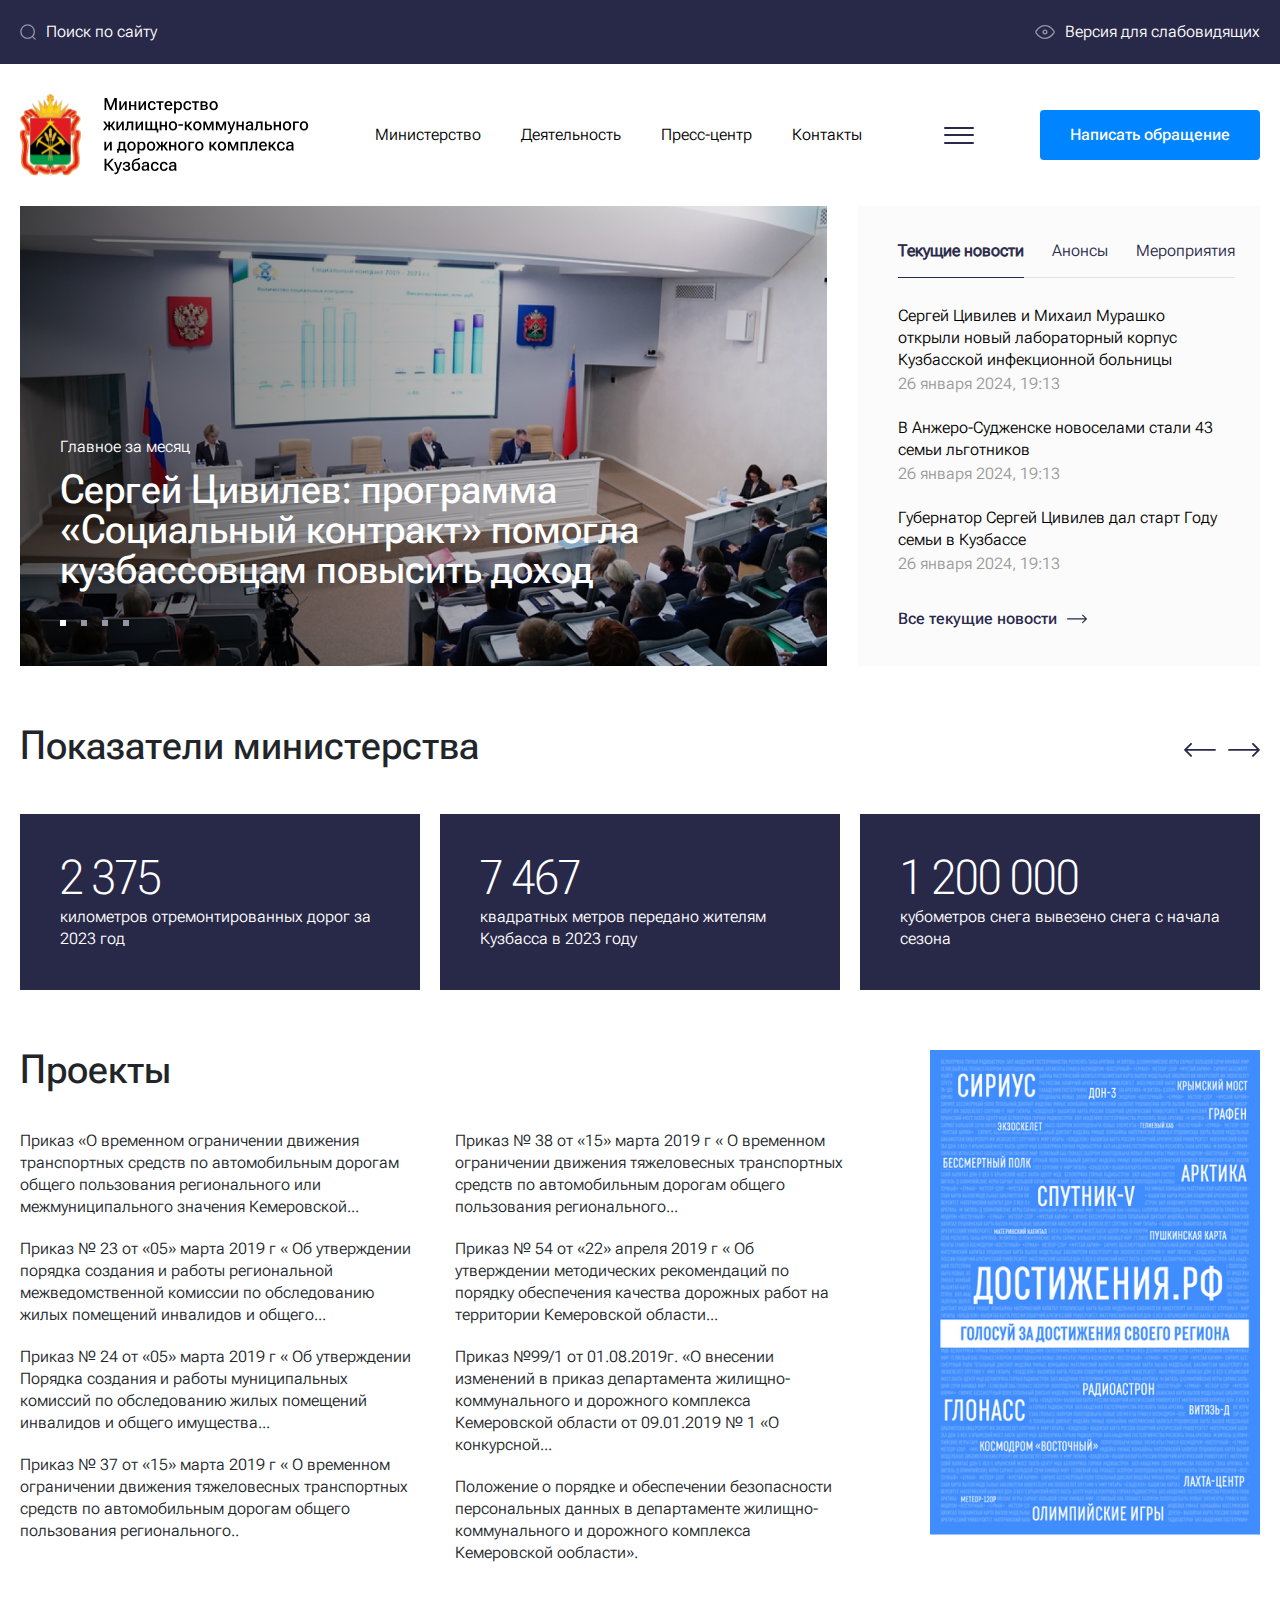
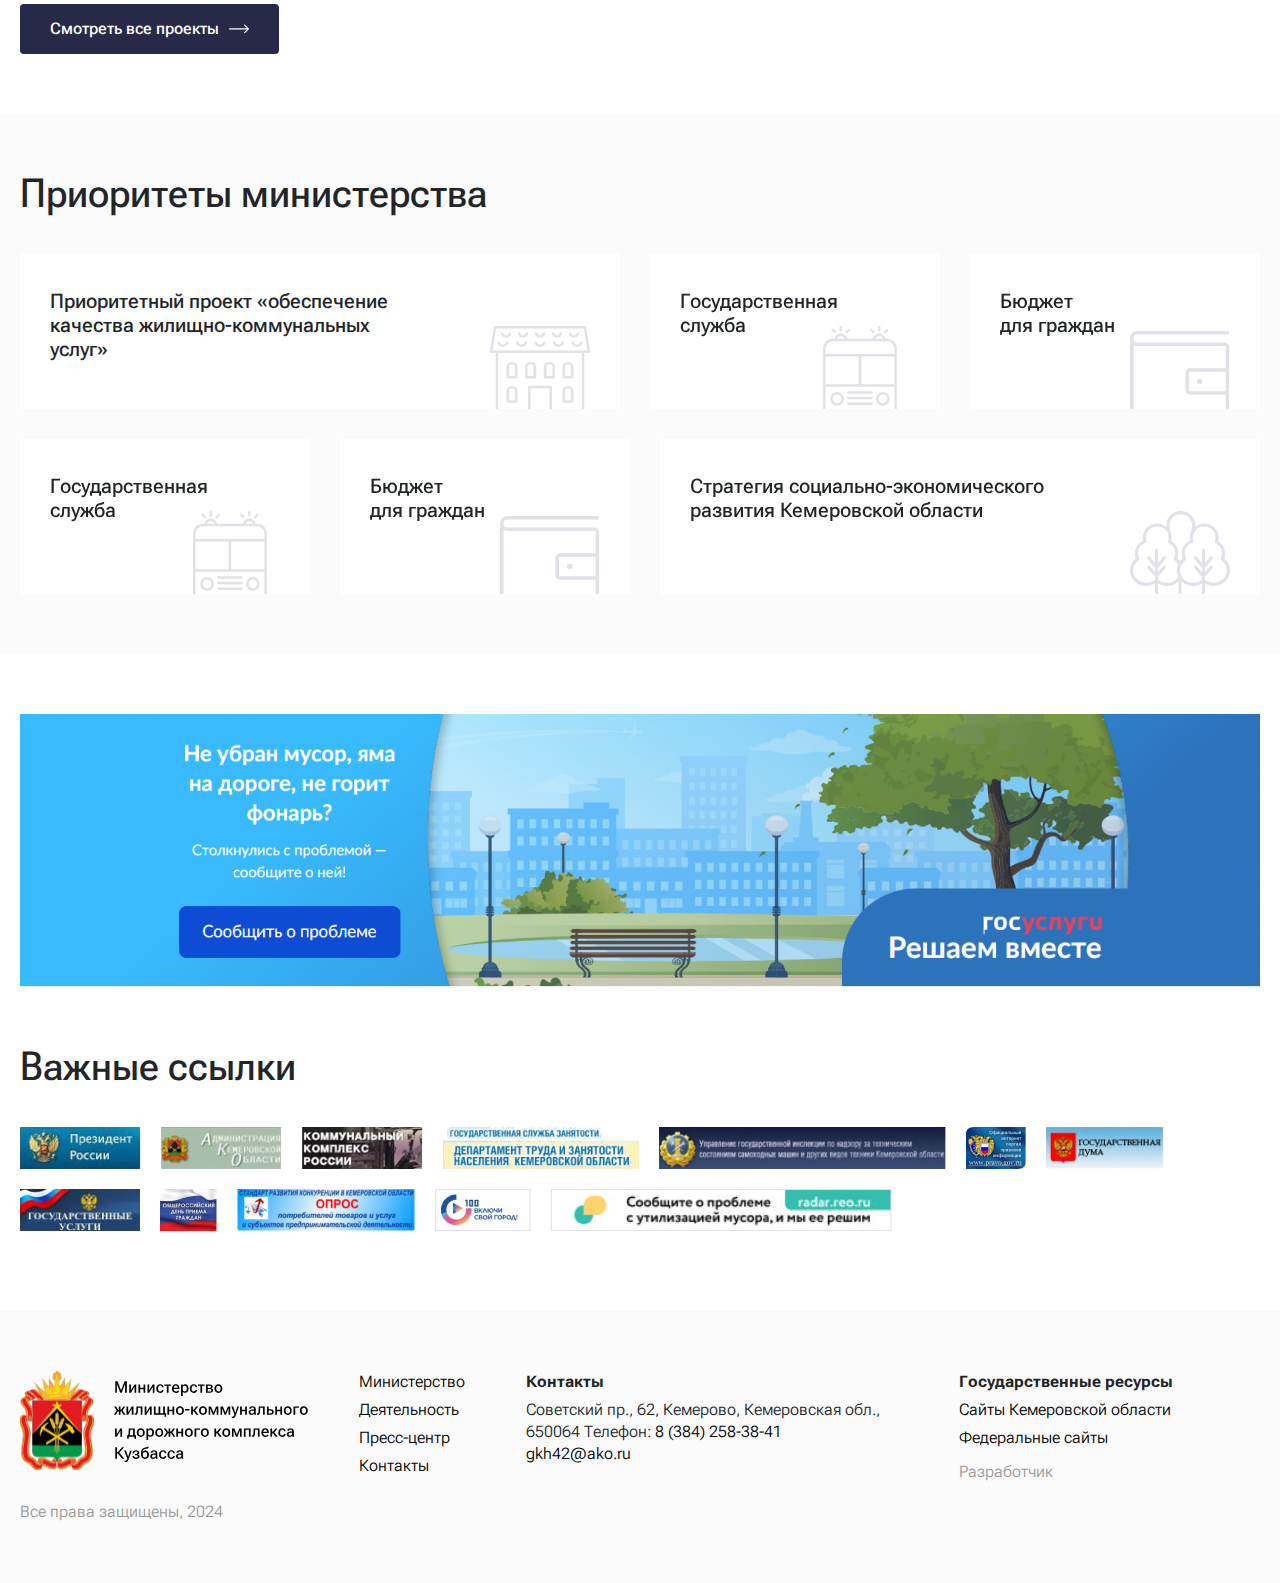
==== commit c86a6e08: "fix: Improvements" ====
--- a/index.html
+++ b/index.html
@@ -46,7 +46,7 @@
 			</div>
 		</div>
 		<!-- header -->
-		<header class="header" id="header">
+		<header class="header " id="header">
 			<div class="container">
 				<div class="header__wrapper">
 					<a href="index.html" class="header__logotype">
@@ -62,10 +62,10 @@
 								<a href="#" class="nav__link">Деятельность</a>
 							</li>
 							<li class="nav__item">
-								<a href="#" class="nav__link">Пресс-центр</a>
+								<a href="press-center.html" class="nav__link">Пресс-центр</a>
 							</li>
 							<li class="nav__item">
-								<a href="#" class="nav__link">Контакты</a>
+								<a href="contacts.html" class="nav__link">Контакты</a>
 							</li>
 						</ul>
 					</nav>
--- a/css/app.min.css
+++ b/css/app.min.css
@@ -1 +1 @@
-body{position:relative;overflow-x:hidden;font-family:"Roboto Flex",sans-serif;font-size:16px;line-height:1.25}ul,ol,li{display:block;padding:0;margin:0;list-style:none}h1,h2,h3,h4,h5,h6{margin:0;font-weight:normal;line-height:1.25}p{margin:0}b,strong{font-weight:500}a{display:inline-block;color:#000;text-decoration:none;-webkit-transition:all .25s ease-in-out;transition:all .25s ease-in-out}a:hover{text-decoration:none;color:#000}a:active{color:#000}input[type=number]{-moz-appearance:textfield}input[type=number]::-webkit-outer-spin-button,input[type=number]::-webkit-inner-spin-button{display:none;-webkit-appearance:none;appearance:none;margin:0}picture{display:block}img{max-width:100%}svg{-webkit-transition:all .25s ease-in-out;transition:all .25s ease-in-out}.container{margin:0 auto;padding:0 20px;max-width:1480px;width:100%}@media screen and (max-width: 767px){.container{padding:0 16px}}.btn{display:-webkit-box;display:-ms-flexbox;display:flex;-webkit-box-align:center;-ms-flex-align:center;align-items:center;-webkit-box-pack:center;-ms-flex-pack:center;justify-content:center;padding:14px 30px;width:-webkit-fit-content;width:-moz-fit-content;width:fit-content;font-size:16px;font-weight:500;line-height:1.375;text-align:center;color:#fff;background:#282848;border:none;border-radius:4px;-webkit-transition:all .25s ease-in-out;transition:all .25s ease-in-out}.btn>svg{min-width:20px;width:20px;height:20px;color:#fff}.btn>*+*{margin-left:10px}.btn:focus{outline:none}.btn:hover{color:#fff}.btn--blue{background:#0184ff}.header-top{position:relative;z-index:1;padding:21px 0;background:#282848}@media screen and (max-width: 767px){.header-top{padding:14px 0}}.header-top__wrapper{display:-webkit-box;display:-ms-flexbox;display:flex;-webkit-box-align:center;-ms-flex-align:center;align-items:center;-webkit-box-pack:justify;-ms-flex-pack:justify;justify-content:space-between}.header-top__search{position:relative;z-index:1;display:-webkit-box;display:-ms-flexbox;display:flex;-webkit-box-align:center;-ms-flex-align:center;align-items:center;width:-webkit-fit-content;width:-moz-fit-content;width:fit-content}.header-top__search-btn{display:-webkit-box;display:-ms-flexbox;display:flex;-webkit-box-align:center;-ms-flex-align:center;align-items:center;-webkit-box-pack:center;-ms-flex-pack:center;justify-content:center;padding:0;min-width:16px;width:16px;height:16px;font-size:0;background:rgba(0,0,0,0);border:none;border-radius:0;-webkit-transition:all .25s ease-in-out;transition:all .25s ease-in-out}.header-top__search-btn>svg{min-width:16px;width:16px;height:16px;color:#9595a6}.header-top__search-btn:focus{outline:none}.header-top__search-btn+.header-top__search-input,.header-top__search-input+.header-top__search-btn{margin-left:10px}.header-top__search-input{-webkit-appearance:none;-moz-appearance:none;appearance:none;display:block;padding:0;width:-webkit-fit-content;width:-moz-fit-content;width:fit-content;font-size:16px;font-weight:300;line-height:1.375;color:#fff;background:rgba(0,0,0,0);border:none;border-radius:0;-webkit-transition:all .25s ease-in-out;transition:all .25s ease-in-out}.header-top__search-input::-webkit-input-placeholder{color:#fff}.header-top__search-input::-moz-placeholder{color:#fff}.header-top__search-input:-ms-input-placeholder{color:#fff}.header-top__search-input::-ms-input-placeholder{color:#fff}.header-top__search-input::placeholder{color:#fff}.header-top__search-input:focus{outline:none}.header-top__vi{display:-webkit-box;display:-ms-flexbox;display:flex;-webkit-box-align:center;-ms-flex-align:center;align-items:center;padding:0;width:-webkit-fit-content;width:-moz-fit-content;width:fit-content;font-size:16px;font-weight:300;text-align:center;color:#fff;background:rgba(0,0,0,0);border:none;border-radius:0;-webkit-transition:all .25s ease-in-out;transition:all .25s ease-in-out}.header-top__vi>svg{min-width:20px;width:20px;height:20px;color:#9595a6}.header-top__vi>*+*{margin-left:10px}.header-top__vi:focus{outline:none}@media screen and (max-width: 767px){.header-top__vi>span{display:none}.header-top__vi>*+*{margin-left:0}}.header{position:relative;z-index:100;background:#fff}.header__wrapper{display:-webkit-box;display:-ms-flexbox;display:flex;-webkit-box-align:center;-ms-flex-align:center;align-items:center;-webkit-box-pack:justify;-ms-flex-pack:justify;justify-content:space-between;padding:30px 0}@media screen and (max-width: 767px){.header__wrapper{padding:20px 0}}.header__logotype{display:block;max-width:289px;width:100%}.header__logotype img{display:block;width:100%;height:100%;-o-object-fit:contain;object-fit:contain;-o-object-position:left center;object-position:left center}@media screen and (max-width: 1199px){.header__logotype{max-width:257px;height:73px}}@media screen and (max-width: 1023px){.header__nav{display:none}}@media screen and (max-width: 1199px){.header__btn{display:none}}.nav__list{display:-webkit-box;display:-ms-flexbox;display:flex;-webkit-box-align:center;-ms-flex-align:center;align-items:center;width:-webkit-fit-content;width:-moz-fit-content;width:fit-content}.nav__item+.nav__item{margin-left:40px}.nav__link{display:block;width:-webkit-fit-content;width:-moz-fit-content;width:fit-content;font-size:16px;font-weight:300}.hamburger{position:relative;z-index:1;display:block;overflow:hidden;margin-left:15px;padding:0;min-width:30px;width:30px;height:30px;font-size:0;background:rgba(0,0,0,0);border:none;border-radius:0}.hamburger:focus{outline:none}.hamburger__inner{position:absolute;left:0;z-index:1;display:block;width:100%;height:2px;background:#282848;border-radius:2px}.hamburger__inner:first-child{top:7px}.hamburger__inner:nth-child(2){top:14px}.hamburger__inner:last-child{top:22px}.footer{position:relative;z-index:1;margin-top:80px;padding:60px 0;background:#fbfbfb}@media screen and (max-width: 767px){.footer{margin-top:60px;padding:40px 0}}.footer__wrapper{display:-webkit-box;display:-ms-flexbox;display:flex}@media screen and (max-width: 1023px){.footer__wrapper{-webkit-box-orient:vertical;-webkit-box-direction:normal;-ms-flex-direction:column;flex-direction:column;-webkit-box-align:start;-ms-flex-align:start;align-items:flex-start}}.footer__block{max-width:417px;width:-webkit-fit-content;width:-moz-fit-content;width:fit-content}.footer__block:nth-child(2){margin-left:80px}.footer__block:nth-child(3){margin-left:141px}.footer__block:nth-child(4){margin-left:76px}@media screen and (min-width: 1200px)and (max-width: 1399px){.footer__block{max-width:387px}.footer__block:nth-child(2){margin-left:50px}.footer__block:nth-child(3){margin-left:61px}.footer__block:nth-child(4){margin-left:46px}}@media screen and (min-width: 1024px)and (max-width: 1199px){.footer__block{max-width:357px}.footer__block:nth-child(2){margin-left:30px}.footer__block:nth-child(3){margin-left:41px}.footer__block:nth-child(4){margin-left:26px}}@media screen and (max-width: 1023px){.footer__block{max-width:none}.footer__block:nth-child(2){margin-top:26px;margin-left:0}.footer__block:nth-child(3){margin-top:23px;margin-left:0}.footer__block:nth-child(4){margin-top:28px;margin-left:0}}.footer__logotype{display:block;overflow:hidden;max-width:289px;width:100%}.footer__logotype img{display:block;width:100%;height:100%;-o-object-fit:contain;object-fit:contain;-o-object-position:left center;object-position:left center}@media screen and (max-width: 767px){.footer__logotype{max-width:257px;height:73px}}.footer__title{display:block;margin-bottom:6px;width:-webkit-fit-content;width:-moz-fit-content;width:fit-content;font-size:16px;font-weight:bold;line-height:1.375}.footer__description{display:block;width:-webkit-fit-content;width:-moz-fit-content;width:fit-content;font-size:16px;font-weight:300;line-height:1.375}.footer__copyright{display:block;margin-top:30px;width:-webkit-fit-content;width:-moz-fit-content;width:fit-content;font-size:16px;font-weight:300;line-height:1.375;color:#999}@media screen and (min-width: 1024px){.footer__copyright--mobile{display:none}}@media screen and (max-width: 1023px){.footer__copyright{margin-top:21px}.footer__copyright--desktop{display:none}}.footer__copyright+.footer__copyright{margin-top:12px}@media screen and (max-width: 1023px){.footer__list--wrap{display:-webkit-box;display:-ms-flexbox;display:flex;-ms-flex-wrap:wrap;flex-wrap:wrap}.footer__list--wrap .footer__list-item+.footer__list-item{margin-top:0}.footer__list--wrap .footer__list-item{width:calc(50% - 6px)}.footer__list--wrap .footer__list-item:nth-child(2n){margin-left:12px}.footer__list--wrap .footer__list-item:nth-child(n+3){margin-top:12px}}.footer__list-item+.footer__list-item{margin-top:6px}.footer__link{display:block;width:-webkit-fit-content;width:-moz-fit-content;width:fit-content;font-size:16px;font-weight:300;line-height:1.375}.scroll-disabled{overflow:hidden}.swiper{-webkit-transition:opacity .15s ease;transition:opacity .15s ease}@media screen and (min-width: 768px){.swiper:not(.swiper-only-mobile):not(.swiper-initialized){opacity:0}.swiper:not(.swiper-only-mobile).swiper-initialized{opacity:1}}@media screen and (max-width: 767px){.swiper:not(.swiper-only-desktop):not(.swiper-initialized){opacity:0}.swiper:not(.swiper-only-desktop).swiper-initialized{opacity:1}}.swiper-controls{display:-webkit-box;display:-ms-flexbox;display:flex;-webkit-box-align:center;-ms-flex-align:center;align-items:center;width:-webkit-fit-content;width:-moz-fit-content;width:fit-content}.swiper-button-prev,.swiper-button-next{display:-webkit-box;display:-ms-flexbox;display:flex;-webkit-box-align:center;-ms-flex-align:center;align-items:center;-webkit-box-pack:center;-ms-flex-pack:center;justify-content:center;padding:0;min-width:32px;width:32px;height:48px;font-size:0;background:rgba(0,0,0,0);border:none;border-radius:0;-webkit-transition:all .25s ease-in-out;transition:all .25s ease-in-out}.swiper-button-prev+.swiper-button-next{margin-left:12px}.swiper-button-icon{min-width:32px;width:32px;height:32px;height:14px;color:#282848}.swiper-pagination{display:-webkit-box;display:-ms-flexbox;display:flex;-webkit-box-align:center;-ms-flex-align:center;align-items:center;margin:30px 0 0;width:-webkit-fit-content;width:-moz-fit-content;width:fit-content}.swiper-pagination-bullet{display:block;min-width:6px;width:6px;height:6px;background:#e1e1ea;-webkit-transition:all .25s ease-in-out;transition:all .25s ease-in-out}.swiper-pagination-bullet+.swiper-pagination-bullet{margin-left:15px}.swiper-pagination-bullet-active{background:#282848}.wrapper{display:-webkit-box;display:-ms-flexbox;display:flex;-webkit-box-orient:vertical;-webkit-box-direction:normal;-ms-flex-direction:column;flex-direction:column;min-height:100vh}.wrapper__content{-webkit-box-flex:1;-ms-flex:1 1 100%;flex:1 1 100%}.section-indent{margin-top:60px}@media screen and (max-width: 767px){.section-indent{margin-top:35px}}.section-heading{display:-webkit-box;display:-ms-flexbox;display:flex;-webkit-box-align:start;-ms-flex-align:start;align-items:flex-start;-webkit-box-pack:justify;-ms-flex-pack:justify;justify-content:space-between;margin-bottom:40px}@media screen and (max-width: 767px){.section-heading{-webkit-box-orient:vertical;-webkit-box-direction:normal;-ms-flex-direction:column;flex-direction:column;margin-bottom:22px}}.section-heading__title{font-size:48px;font-weight:500;line-height:1}@media screen and (max-width: 767px){.section-heading__title{font-size:32px}}@media screen and (max-width: 1023px){.section-heading__controls{display:none}}.main__wrap{display:-webkit-box;display:-ms-flexbox;display:flex;-webkit-box-pack:justify;-ms-flex-pack:justify;justify-content:space-between}@media screen and (max-width: 1023px){.main__wrap{-webkit-box-orient:vertical;-webkit-box-direction:normal;-ms-flex-direction:column;flex-direction:column}}.main__left{max-width:calc(100% - 452px - 41px);width:100%}@media screen and (min-width: 1200px)and (max-width: 1399px){.main__left{max-width:calc(100% - 402px - 31px)}}@media screen and (max-width: 1023px){.main__left{max-width:none}}.main__right{margin-left:41px;max-width:452px;min-width:452px}@media screen and (min-width: 1200px)and (max-width: 1399px){.main__right{margin-left:31px;max-width:402px;min-width:402px}}@media screen and (max-width: 1023px){.main__right{margin-top:51px;margin-left:0;max-width:none;min-width:auto;width:100%}}@media screen and (max-width: 767px){.main__slider .swiper{margin:0 -16px}}.main__slider .swiper-pagination{position:absolute;left:40px;bottom:40px;z-index:1}@media screen and (max-width: 767px){.main__slider .swiper-pagination{left:16px}}.main__slider .swiper-pagination-bullet{background:#9595a6}.main__slider .swiper-pagination-bullet-active{background:#fff}.main__slide{position:relative;z-index:1;display:-webkit-box;display:-ms-flexbox;display:flex;-webkit-box-orient:vertical;-webkit-box-direction:normal;-ms-flex-direction:column;flex-direction:column;-webkit-box-pack:end;-ms-flex-pack:end;justify-content:flex-end;padding:76px 40px;min-height:460px;color:#fff;background-color:#fbfbfb;background-repeat:no-repeat;background-size:cover;background-position:center center}.main__slide::before{content:"";position:absolute;top:0;right:0;bottom:0;left:0;z-index:-1;display:block;width:100%;height:100%;opacity:.75;background:-webkit-gradient(linear, left top, right top, from(rgba(0, 0, 0, 0.8)), to(rgba(0, 0, 0, 0)));background:linear-gradient(to right, rgba(0, 0, 0, 0.8), rgba(0, 0, 0, 0));pointer-events:none}@media screen and (max-width: 767px){.main__slide{padding:67px 16px}.main__slide::before{opacity:1}}.main__help{display:block;width:-webkit-fit-content;width:-moz-fit-content;width:fit-content;font-size:16px;font-weight:300;line-height:1.375}@media screen and (max-width: 767px){.main__help{font-size:15px}}.main__help+.main__title,.main__title+.main__help{margin-top:12px}.main__title{display:block;max-width:752px;width:-webkit-fit-content;width:-moz-fit-content;width:fit-content;font-size:40px;font-weight:500;line-height:1}@media screen and (max-width: 767px){.main__title{font-size:32px}}.main__news{padding:34px 40px 36px;height:100%;background:#fbfbfb}@media screen and (max-width: 1023px){.main__news{padding:0;height:auto;background:rgba(0,0,0,0)}}.short-news__wrap{display:-webkit-box;display:-ms-flexbox;display:flex;-webkit-box-orient:vertical;-webkit-box-direction:normal;-ms-flex-direction:column;flex-direction:column;-webkit-box-pack:justify;-ms-flex-pack:justify;justify-content:space-between;height:100%}.short-news__list{position:relative;z-index:1;display:-webkit-box;display:-ms-flexbox;display:flex;margin:0 -40px -3px;padding:0 40px 30px;overflow-x:auto;overflow-y:hidden;max-width:calc(100% + 80px);-webkit-clip-path:inset(0 0 30px 0);clip-path:inset(0 0 30px 0)}@media screen and (max-width: 767px){.short-news__list{margin:0 -16px -3px;padding:0 16px 30px}}.short-news__list-item{position:relative;z-index:1}.short-news__list-item::before{content:"";position:absolute;bottom:0;left:0;z-index:-1;display:block;width:100%;height:1px;background:#e1e1ea}.short-news__list-item.is--active .short-news__tab{-webkit-text-stroke:.8px;border-color:#282848}.short-news__list-item+.short-news__list-item{margin-left:28px}.short-news__list-item+.short-news__list-item::before{left:-28px;width:calc(100% + 28px)}.short-news__tab{display:block;padding:0 0 15px 0;width:-webkit-fit-content;width:-moz-fit-content;width:fit-content;font-size:16px;font-weight:300;line-height:1.375;text-align:center;white-space:nowrap;color:#282848;background:rgba(0,0,0,0);border:none;border-bottom:1px solid rgba(0,0,0,0);border-radius:0;-webkit-transition:all .25s ease-in-out;transition:all .25s ease-in-out}.short-news__tab:focus{outline:none}.short-news__wrapper{display:none}.short-news__wrapper.is--active{display:block}.short-news__item+.short-news__item{margin-top:20px}@media screen and (max-width: 767px){.short-news__item+.short-news__item{margin-top:15px}}.short-news__title{display:block;width:-webkit-fit-content;width:-moz-fit-content;width:fit-content;font-size:16px;font-weight:300;line-height:1.375}.short-news__help{display:block;width:-webkit-fit-content;width:-moz-fit-content;width:fit-content;font-size:16px;font-weight:300;line-height:1.625;color:#999}.short-news__link{display:-webkit-box;display:-ms-flexbox;display:flex;-webkit-box-align:center;-ms-flex-align:center;align-items:center;margin-top:25px;width:-webkit-fit-content;width:-moz-fit-content;width:fit-content;font-size:16px;font-weight:500;line-height:1.375;text-align:center;color:#282848;background:rgba(0,0,0,0);border:none;border-radius:0;-webkit-transition:all .25s ease-in-out;transition:all .25s ease-in-out}.short-news__link svg{min-width:20px;width:20px;height:20px;color:#282848}.short-news__link>*+*{margin-left:10px}.short-news__link:hover{color:#282848}@media screen and (max-width: 767px){.short-news__link{margin-top:22px}}.indicators__slider-wrapper .swiper-slide{height:auto}@media screen and (min-width: 1024px){.indicators__slider-wrapper .swiper-pagination{display:none}}.indicators__item{height:100%}.indicators-card{display:block;overflow:hidden;padding:40px 30px 40px 40px;color:#fff;background:#282848}.indicators-card__value{display:block;width:-webkit-fit-content;width:-moz-fit-content;width:fit-content;font-size:48px;font-weight:300;line-height:1}.indicators-card__description{display:block;margin-top:4px;width:-webkit-fit-content;width:-moz-fit-content;width:fit-content;font-size:16px;font-weight:300;line-height:1.375}@media screen and (max-width: 767px){.indicators-card__description{margin-top:6px;font-size:15px}}.projects__wrap{display:-webkit-box;display:-ms-flexbox;display:flex;-webkit-box-pack:justify;-ms-flex-pack:justify;justify-content:space-between}@media screen and (max-width: 1199px){.projects__wrap{-webkit-box-orient:vertical;-webkit-box-direction:normal;-ms-flex-direction:column;flex-direction:column}}.projects__left{max-width:calc(100% - 330px - 82px);width:100%}@media screen and (max-width: 1199px){.projects__left{max-width:none}}.projects__right{margin-left:82px;max-width:330px;min-width:330px}@media screen and (max-width: 1199px){.projects__right{margin-top:40px;margin-left:0}}@media screen and (max-width: 575px){.projects__right{max-width:none;min-width:auto;width:100%}}.projects__wrapper{display:-webkit-box;display:-ms-flexbox;display:flex;-webkit-box-pack:justify;-ms-flex-pack:justify;justify-content:space-between}@media screen and (max-width: 767px){.projects__wrapper{-webkit-box-orient:vertical;-webkit-box-direction:normal;-ms-flex-direction:column;flex-direction:column}}@media screen and (min-width: 768px){.projects__column{width:calc(50% - 21px)}.projects__column:nth-child(2n){margin-left:42px}}@media screen and (max-width: 767px){.projects__column{width:100%}.projects__column:nth-child(n+2){display:none}}.projects__description{display:block;font-size:16px;font-weight:300;line-height:1.375}.projects__description+.projects__description{margin-top:20px}@media screen and (max-width: 767px){.projects__description+.projects__description{margin-top:10px}}.projects__btn{margin-top:40px}@media screen and (max-width: 767px){.projects__btn{margin-top:26px}}.projects__banner{position:relative;z-index:1;display:block;width:100%}.projects__banner::before{content:"";display:block;padding-top:147%}.projects__banner img{position:absolute;top:0;right:0;bottom:0;left:0;z-index:1;display:block;width:100%;height:100%;-o-object-fit:cover;object-fit:cover}.priorities{padding:60px 0;background:#fbfbfb}@media screen and (max-width: 767px){.priorities{padding:40px 0}}@media screen and (min-width: 1200px){.priorities__slider .swiper{opacity:1 !important}}@media screen and (min-width: 1400px){.priorities__slider .swiper-wrapper{grid-gap:40px}}@media screen and (min-width: 1200px)and (max-width: 1399px){.priorities__slider .swiper-wrapper{grid-gap:30px}}@media screen and (min-width: 1200px){.priorities__slider .swiper-wrapper{-ms-flex-wrap:wrap;flex-wrap:wrap}}@media screen and (min-width: 1400px){.priorities__slider .swiper-slide:nth-child(5n+1){width:calc(50% - 26.6666666667px)}.priorities__slider .swiper-slide:nth-child(3n+2),.priorities__slider .swiper-slide:nth-child(5n+4),.priorities__slider .swiper-slide:nth-child(7n+3){width:calc(25% - 26.6666666667px)}}@media screen and (min-width: 1200px)and (max-width: 1399px){.priorities__slider .swiper-slide:nth-child(5n+1){width:calc(50% - 20px)}.priorities__slider .swiper-slide:nth-child(3n+2),.priorities__slider .swiper-slide:nth-child(5n+4),.priorities__slider .swiper-slide:nth-child(7n+3){width:calc(25% - 20px)}}@media screen and (max-width: 1199px){.priorities__slider .swiper-slide{height:auto}}@media screen and (min-width: 1200px){.priorities__slider .swiper-pagination{display:none}}@media screen and (max-width: 1199px){.priorities__item{height:100%}}.priorities-card{position:relative;z-index:1;display:block;overflow:hidden;padding:35px 140px 35px 40px;min-height:155px;background:#fff}@media screen and (min-width: 1200px)and (max-width: 1399px){.priorities-card{padding:35px 140px 35px 30px}}@media screen and (max-width: 767px){.priorities-card{min-height:160px;padding:25px 20px 65px 30px}}.priorities-card__title{display:block;max-width:370px;font-size:20px;font-weight:500;line-height:1.2}@media screen and (max-width: 767px){.priorities-card__title{font-size:18px}}.priorities-card__img{position:absolute;right:40px;bottom:-17px;z-index:1;display:block;min-width:100px;width:100px;height:100px}.priorities-card__img img{display:block;width:100%;height:100%;-o-object-fit:contain;object-fit:contain}@media screen and (min-width: 1200px)and (max-width: 1399px){.priorities-card__img{right:30px}}@media screen and (max-width: 767px){.priorities-card__img{right:30px;bottom:-12px;min-width:80px;width:80px;height:80px}}.banner-wide__link{display:block;width:100%}.banner-wide__img{position:relative;z-index:1;display:block;width:100%}.banner-wide__img::before{content:"";display:block;padding-top:22%}.banner-wide__img img{position:absolute;top:0;right:0;bottom:0;left:0;z-index:1;display:block;width:100%;height:100%;-o-object-fit:cover;object-fit:cover}@media screen and (max-width: 767px){.banner-wide__img::before{padding-top:108%}}.important-links__wrapper{display:-webkit-box;display:-ms-flexbox;display:flex;-ms-flex-wrap:wrap;flex-wrap:wrap;margin-right:-20px;margin-bottom:-20px}@media screen and (max-width: 767px){.important-links__wrapper{margin-right:-10px;margin-bottom:-10px}}.important-links__link{display:block;margin-right:20px;margin-bottom:20px;width:-webkit-fit-content;width:-moz-fit-content;width:fit-content;height:42px}.important-links__link img{display:block;max-height:42px;width:-webkit-fit-content;width:-moz-fit-content;width:fit-content;height:100%;-o-object-fit:contain;object-fit:contain}@media screen and (max-width: 767px){.important-links__link{margin-right:10px;margin-bottom:10px}}+body{position:relative;overflow-x:hidden;font-family:"Roboto Flex",sans-serif;font-size:16px;line-height:1.25}ul,ol,li{display:block;padding:0;margin:0;list-style:none}h1,h2,h3,h4,h5,h6{margin:0;font-weight:normal;line-height:1.25}p{margin:0}a{display:inline-block;color:#000;text-decoration:none;-webkit-transition:all .25s ease-in-out;transition:all .25s ease-in-out}a:hover{text-decoration:none;color:#000}a:active{color:#000}input[type=number]{-moz-appearance:textfield}input[type=number]::-webkit-outer-spin-button,input[type=number]::-webkit-inner-spin-button{display:none;-webkit-appearance:none;appearance:none;margin:0}picture{display:block}img{max-width:100%}svg{-webkit-transition:all .25s ease-in-out;transition:all .25s ease-in-out}.container{margin:0 auto;padding:0 20px;max-width:1480px;width:100%}@media screen and (max-width: 767px){.container{padding:0 16px}}.btn{display:-webkit-box;display:-ms-flexbox;display:flex;-webkit-box-align:center;-ms-flex-align:center;align-items:center;-webkit-box-pack:center;-ms-flex-pack:center;justify-content:center;padding:14px 30px;width:-webkit-fit-content;width:-moz-fit-content;width:fit-content;font-size:16px;font-weight:500;line-height:1.375;text-align:center;color:#fff;background:#282848;border:none;border-radius:4px;-webkit-transition:all .25s ease-in-out;transition:all .25s ease-in-out}.btn>svg{min-width:20px;width:20px;height:20px;color:#fff}.btn>*+*{margin-left:10px}.btn:focus{outline:none}.btn:hover{color:#fff}.btn--lg{padding:19px 40px}.btn--blue{background:#0184ff}.input-field__inner{position:relative;z-index:1}.input-field__input,.input-field__textarea{-webkit-appearance:none;-moz-appearance:none;appearance:none;display:block;padding:19px 30px;width:100%;font-size:16px;font-weight:300;line-height:1.375;color:#000;background:#fff;border:1px solid #d5d5d5;border-radius:0;-webkit-transition:all .25s ease-in-out;transition:all .25s ease-in-out}.input-field__input::-webkit-input-placeholder, .input-field__textarea::-webkit-input-placeholder{opacity:0}.input-field__input::-moz-placeholder, .input-field__textarea::-moz-placeholder{opacity:0}.input-field__input:-ms-input-placeholder, .input-field__textarea:-ms-input-placeholder{opacity:0}.input-field__input::-ms-input-placeholder, .input-field__textarea::-ms-input-placeholder{opacity:0}.input-field__input::placeholder,.input-field__textarea::placeholder{opacity:0}.input-field__input:focus,.input-field__textarea:focus{outline:none;border-color:#0184ff}.input-field__input:not(:-moz-placeholder-shown)+label, .input-field__textarea:not(:-moz-placeholder-shown)+label{transform:translateY(-27px) scale(0.75)}.input-field__input:not(:-ms-input-placeholder)+label, .input-field__textarea:not(:-ms-input-placeholder)+label{-ms-transform:translateY(-27px) scale(0.75);transform:translateY(-27px) scale(0.75)}.input-field__input:focus+label,.input-field__input:not(:placeholder-shown)+label,.input-field__textarea:focus+label,.input-field__textarea:not(:placeholder-shown)+label{-webkit-transform:translateY(-27px) scale(0.75);-ms-transform:translateY(-27px) scale(0.75);transform:translateY(-27px) scale(0.75)}@media screen and (hover: hover){.input-field__input:hover,.input-field__textarea:hover{border-color:#0184ff}}@media screen and (max-width: 767px){.input-field__input,.input-field__textarea{padding:9px 19px}.input-field__input:not(:-moz-placeholder-shown)+label, .input-field__textarea:not(:-moz-placeholder-shown)+label{transform:translateY(-16px) scale(0.7)}.input-field__input:not(:-ms-input-placeholder)+label, .input-field__textarea:not(:-ms-input-placeholder)+label{-ms-transform:translateY(-16px) scale(0.7);transform:translateY(-16px) scale(0.7)}.input-field__input:focus+label,.input-field__input:not(:placeholder-shown)+label,.input-field__textarea:focus+label,.input-field__textarea:not(:placeholder-shown)+label{-webkit-transform:translateY(-16px) scale(0.7);-ms-transform:translateY(-16px) scale(0.7);transform:translateY(-16px) scale(0.7)}}.input-field__textarea{overflow:hidden;resize:none;min-height:214px}@media screen and (max-width: 767px){.input-field__textarea{min-height:194px}}.input-field__label{position:absolute;top:19px;left:25px;z-index:1;-webkit-transform-origin:left top;-ms-transform-origin:left top;transform-origin:left top;display:block;overflow:hidden;margin:0;padding:0 5px;max-width:calc(100% - 60px);font-size:16px;font-weight:300;line-height:1.375;white-space:nowrap;text-overflow:ellipsis;color:#999;background:#fff;cursor:text;-webkit-transition:all .25s ease;transition:all .25s ease}.input-field__label span{color:#0184ff}@media screen and (max-width: 767px){.input-field__label{top:9px;left:14px}}.square-checkbox{display:-webkit-box;display:-ms-flexbox;display:flex;-webkit-box-align:center;-ms-flex-align:center;align-items:center;overflow:hidden;cursor:pointer}.square-checkbox__input{display:none}.square-checkbox__input:checked~.square-checkbox__group .square-checkbox__icon{border-color:#0184ff}.square-checkbox__input:checked~.square-checkbox__group .square-checkbox__icon::before{opacity:1}.square-checkbox__input[disabled]~.square-checkbox__group{opacity:.4}.square-checkbox__group{display:-webkit-box;display:-ms-flexbox;display:flex;-webkit-box-align:start;-ms-flex-align:start;align-items:flex-start;margin:0;cursor:pointer}.square-checkbox__icon{position:relative;display:block;overflow:hidden;margin-right:11px;min-width:24px;width:24px;height:24px;border:1px solid #d5d5d5;-webkit-transition:all .25s ease-in-out;transition:all .25s ease-in-out}.square-checkbox__icon::before{content:"";position:absolute;top:50%;left:50%;z-index:1;-webkit-transform:translate(-50%, -50%);-ms-transform:translate(-50%, -50%);transform:translate(-50%, -50%);display:block;min-width:20px;width:20px;height:20px;opacity:0;background-image:url(../img/sprite.svg#icon-check-blue);background-repeat:no-repeat;background-size:cover;background-position:center center;-webkit-transition:opacity .25s ease-in-out;transition:opacity .25s ease-in-out}.square-checkbox__title{display:block;margin:auto 0;font-size:16px;font-weight:300;line-height:1.375;text-align:left;-webkit-transition:all .25s ease-in-out;transition:all .25s ease-in-out}.square-checkbox__title a{display:inline;color:#0184ff}.square-checkbox__title a:hover{color:#0184ff}.default-select .ss-main{width:100%}.default-select .ss-main .ss-single-selected{padding:19px 30px 19px 30px;width:100%;height:100%;font-size:16px;font-weight:300;line-height:1.375;color:#000;background:#fff;border:1px solid #d5d5d5;border-radius:0;-webkit-transition:all .25s ease-in-out;transition:all .25s ease-in-out}@media screen and (hover: hover){.default-select .ss-main .ss-single-selected:hover{border-color:#0184ff}}@media screen and (max-width: 767px){.default-select .ss-main .ss-single-selected{padding:9px 19px}}.default-select .ss-main .ss-single-selected .placeholder .ss-disabled{color:#9595a6}.default-select .ss-main .ss-single-selected .placeholder{display:block;overflow:hidden;max-width:100%;line-height:1.375;white-space:nowrap;text-overflow:ellipsis}.default-select .ss-main .ss-single-selected .ss-arrow{margin:0 0 0 20px}.default-select .ss-main .ss-single-selected .ss-arrow span{padding:0;margin:0;min-width:14px;width:14px;height:14px;background-image:url(../img/sprite.svg#icon-caret-select);background-repeat:no-repeat;background-size:contain;background-position:center center;border:0;-webkit-transform:none;-ms-transform:none;transform:none;-webkit-transition:all .25s ease-in-out;transition:all .25s ease-in-out}.default-select .ss-main .ss-single-selected .ss-arrow span.arrow-up{-webkit-transform:translateY(0) rotate(180deg);-ms-transform:translateY(0) rotate(180deg);transform:translateY(0) rotate(180deg);margin:0}.default-select .ss-main .ss-single-selected .ss-arrow span.arrow-down{-webkit-transform:rotate(0);-ms-transform:rotate(0);transform:rotate(0)}.default-select .ss-main .ss-single-selected.ss-open-below,.default-select .ss-main .ss-single-selected.ss-open-above{border-color:#0184ff;border-radius:0}.default-select .ss-main .ss-single-selected.ss-open-below+*{margin-top:6px}.default-select .ss-main .ss-single-selected.ss-open-above+*{-webkit-transform:scale(1) translateY(-6px);-ms-transform:scale(1) translateY(-6px);transform:scale(1) translateY(-6px);border-radius:0}.default-select .ss-content .ss-search{display:none}.default-select .ss-content{z-index:99 !important;overflow:hidden;margin:0;padding:9.5px 0;min-width:-webkit-min-content;min-width:-moz-min-content;min-width:min-content;width:100%;color:#000;background:#fff;border:1px solid #d5d5d5}@media screen and (max-width: 767px){.default-select .ss-content{padding:4.5px 0}}.default-select .ss-content .ss-list{padding:0;max-height:none}.default-select .ss-content .ss-list .ss-option{padding:9.5px 30px;font-size:16px;font-weight:300;line-height:1.375;color:#000;cursor:pointer;-webkit-transition:all .25s ease-in-out;transition:all .25s ease-in-out}@media screen and (max-width: 767px){.default-select .ss-content .ss-list .ss-option{padding:4.5px 19px}}.default-select .ss-content .ss-list .ss-option.ss-disabled:not(.ss-option-selected){display:none}.default-select .ss-option:first-child.ss-disabled.ss-option-selected{display:none}.default-select .ss-content .ss-list .ss-option.ss-disabled{display:none}.default-select .ss-content .ss-list .ss-option:hover,.default-select .ss-content .ss-list .ss-option.ss-highlighted{color:#0184ff;background:rgba(0,0,0,0)}.default-select .ss-arrow .arrow-down{width:auto;height:auto;background:none}.breadcrumb__list{display:-webkit-box;display:-ms-flexbox;display:flex;-webkit-box-align:center;-ms-flex-align:center;align-items:center;width:-webkit-fit-content;width:-moz-fit-content;width:fit-content}.breadcrumb__item{display:-webkit-box;display:-ms-flexbox;display:flex;-webkit-box-align:center;-ms-flex-align:center;align-items:center}.breadcrumb__item:not(:last-child)::after{content:"";display:block;margin:0 19px;min-width:4px;width:4px;height:4px;background:#d9d9d9}.breadcrumb__item:last-child .breadcrumb__link{pointer-events:none}.breadcrumb__link{display:block;width:-webkit-fit-content;width:-moz-fit-content;width:fit-content;font-size:16px;font-weight:300;line-height:1.375;color:#9595a6}.breadcrumb__link:hover{color:#9595a6}@media screen and (hover: hover){.breadcrumb__link:hover{color:#000}}.header-top{position:relative;z-index:1;padding:21px 0;background:#282848}@media screen and (max-width: 767px){.header-top{padding:14px 0}}.header-top__wrapper{display:-webkit-box;display:-ms-flexbox;display:flex;-webkit-box-align:center;-ms-flex-align:center;align-items:center;-webkit-box-pack:justify;-ms-flex-pack:justify;justify-content:space-between}.header-top__search{position:relative;z-index:1;display:-webkit-box;display:-ms-flexbox;display:flex;-webkit-box-align:center;-ms-flex-align:center;align-items:center;width:-webkit-fit-content;width:-moz-fit-content;width:fit-content}.header-top__search-btn{display:-webkit-box;display:-ms-flexbox;display:flex;-webkit-box-align:center;-ms-flex-align:center;align-items:center;-webkit-box-pack:center;-ms-flex-pack:center;justify-content:center;padding:0;min-width:16px;width:16px;height:16px;font-size:0;background:rgba(0,0,0,0);border:none;border-radius:0;-webkit-transition:all .25s ease-in-out;transition:all .25s ease-in-out}.header-top__search-btn>svg{min-width:16px;width:16px;height:16px;color:#9595a6}.header-top__search-btn:focus{outline:none}.header-top__search-btn+.header-top__search-input,.header-top__search-input+.header-top__search-btn{margin-left:10px}.header-top__search-input{-webkit-appearance:none;-moz-appearance:none;appearance:none;display:block;padding:0;width:-webkit-fit-content;width:-moz-fit-content;width:fit-content;font-size:16px;font-weight:300;line-height:1.375;color:#fff;background:rgba(0,0,0,0);border:none;border-radius:0;-webkit-transition:all .25s ease-in-out;transition:all .25s ease-in-out}.header-top__search-input::-webkit-input-placeholder{color:#fff}.header-top__search-input::-moz-placeholder{color:#fff}.header-top__search-input:-ms-input-placeholder{color:#fff}.header-top__search-input::-ms-input-placeholder{color:#fff}.header-top__search-input::placeholder{color:#fff}.header-top__search-input:focus{outline:none}.header-top__vi{display:-webkit-box;display:-ms-flexbox;display:flex;-webkit-box-align:center;-ms-flex-align:center;align-items:center;padding:0;width:-webkit-fit-content;width:-moz-fit-content;width:fit-content;font-size:16px;font-weight:300;text-align:center;color:#fff;background:rgba(0,0,0,0);border:none;border-radius:0;-webkit-transition:all .25s ease-in-out;transition:all .25s ease-in-out}.header-top__vi>svg{min-width:20px;width:20px;height:20px;color:#9595a6}.header-top__vi>*+*{margin-left:10px}.header-top__vi:focus{outline:none}@media screen and (max-width: 767px){.header-top__vi>span{display:none}.header-top__vi>*+*{margin-left:0}}.header{position:relative;z-index:100;background:#fff}.header--border{border-bottom:1px solid #e1e1ea}.header__wrapper{display:-webkit-box;display:-ms-flexbox;display:flex;-webkit-box-align:center;-ms-flex-align:center;align-items:center;-webkit-box-pack:justify;-ms-flex-pack:justify;justify-content:space-between;padding:30px 0}@media screen and (max-width: 767px){.header__wrapper{padding:20px 0}}.header__logotype{display:block;max-width:289px;width:100%}.header__logotype img{display:block;width:100%;height:100%;-o-object-fit:contain;object-fit:contain;-o-object-position:left center;object-position:left center}@media screen and (max-width: 1199px){.header__logotype{max-width:257px;height:73px}}@media screen and (max-width: 1023px){.header__nav{display:none}}@media screen and (max-width: 1199px){.header__btn{display:none}}.nav__list{display:-webkit-box;display:-ms-flexbox;display:flex;-webkit-box-align:center;-ms-flex-align:center;align-items:center;width:-webkit-fit-content;width:-moz-fit-content;width:fit-content}.nav__item+.nav__item{margin-left:40px}.nav__link{display:block;width:-webkit-fit-content;width:-moz-fit-content;width:fit-content;font-size:16px;font-weight:300}.hamburger{position:relative;z-index:1;display:block;overflow:hidden;margin-left:15px;padding:0;min-width:30px;width:30px;height:30px;font-size:0;background:rgba(0,0,0,0);border:none;border-radius:0}.hamburger:focus{outline:none}.hamburger__inner{position:absolute;left:0;z-index:1;display:block;width:100%;height:2px;background:#282848;border-radius:2px}.hamburger__inner:first-child{top:7px}.hamburger__inner:nth-child(2){top:14px}.hamburger__inner:last-child{top:22px}.footer{position:relative;z-index:1;margin-top:80px;padding:60px 0;background:#fbfbfb}@media screen and (max-width: 767px){.footer{margin-top:60px;padding:40px 0}}.footer__wrapper{display:-webkit-box;display:-ms-flexbox;display:flex}@media screen and (max-width: 1023px){.footer__wrapper{-webkit-box-orient:vertical;-webkit-box-direction:normal;-ms-flex-direction:column;flex-direction:column;-webkit-box-align:start;-ms-flex-align:start;align-items:flex-start}}.footer__block{max-width:417px;width:-webkit-fit-content;width:-moz-fit-content;width:fit-content}.footer__block:nth-child(2){margin-left:80px}.footer__block:nth-child(3){margin-left:141px}.footer__block:nth-child(4){margin-left:76px}@media screen and (min-width: 1200px)and (max-width: 1399px){.footer__block{max-width:387px}.footer__block:nth-child(2){margin-left:50px}.footer__block:nth-child(3){margin-left:61px}.footer__block:nth-child(4){margin-left:46px}}@media screen and (min-width: 1024px)and (max-width: 1199px){.footer__block{max-width:357px}.footer__block:nth-child(2){margin-left:30px}.footer__block:nth-child(3){margin-left:41px}.footer__block:nth-child(4){margin-left:26px}}@media screen and (max-width: 1023px){.footer__block{max-width:none}.footer__block:nth-child(2){margin-top:26px;margin-left:0}.footer__block:nth-child(3){margin-top:23px;margin-left:0}.footer__block:nth-child(4){margin-top:28px;margin-left:0}}.footer__logotype{display:block;overflow:hidden;max-width:289px;width:100%}.footer__logotype img{display:block;width:100%;height:100%;-o-object-fit:contain;object-fit:contain;-o-object-position:left center;object-position:left center}@media screen and (max-width: 767px){.footer__logotype{max-width:257px;height:73px}}.footer__title{display:block;margin-bottom:6px;width:-webkit-fit-content;width:-moz-fit-content;width:fit-content;font-size:16px;font-weight:bold;line-height:1.375}.footer__description{display:block;width:-webkit-fit-content;width:-moz-fit-content;width:fit-content;font-size:16px;font-weight:300;line-height:1.375}.footer__copyright{display:block;margin-top:30px;width:-webkit-fit-content;width:-moz-fit-content;width:fit-content;font-size:16px;font-weight:300;line-height:1.375;color:#999}@media screen and (min-width: 1024px){.footer__copyright--mobile{display:none}}@media screen and (max-width: 1023px){.footer__copyright{margin-top:21px}.footer__copyright--desktop{display:none}}.footer__copyright+.footer__copyright{margin-top:12px}@media screen and (max-width: 1023px){.footer__list--wrap{display:-webkit-box;display:-ms-flexbox;display:flex;-ms-flex-wrap:wrap;flex-wrap:wrap}.footer__list--wrap .footer__list-item+.footer__list-item{margin-top:0}.footer__list--wrap .footer__list-item{width:calc(50% - 6px)}.footer__list--wrap .footer__list-item:nth-child(2n){margin-left:12px}.footer__list--wrap .footer__list-item:nth-child(n+3){margin-top:12px}}.footer__list-item+.footer__list-item{margin-top:6px}.footer__link{display:block;width:-webkit-fit-content;width:-moz-fit-content;width:fit-content;font-size:16px;font-weight:300;line-height:1.375}.scroll-disabled{overflow:hidden}.swiper{-webkit-transition:opacity .15s ease;transition:opacity .15s ease}@media screen and (min-width: 768px){.swiper:not(.swiper-only-mobile):not(.swiper-initialized){opacity:0}.swiper:not(.swiper-only-mobile).swiper-initialized{opacity:1}}@media screen and (max-width: 767px){.swiper:not(.swiper-only-desktop):not(.swiper-initialized){opacity:0}.swiper:not(.swiper-only-desktop).swiper-initialized{opacity:1}}.swiper-controls{display:-webkit-box;display:-ms-flexbox;display:flex;-webkit-box-align:center;-ms-flex-align:center;align-items:center;width:-webkit-fit-content;width:-moz-fit-content;width:fit-content}.swiper-button-prev,.swiper-button-next{display:-webkit-box;display:-ms-flexbox;display:flex;-webkit-box-align:center;-ms-flex-align:center;align-items:center;-webkit-box-pack:center;-ms-flex-pack:center;justify-content:center;padding:0;min-width:32px;width:32px;height:48px;font-size:0;background:rgba(0,0,0,0);border:none;border-radius:0;-webkit-transition:all .25s ease-in-out;transition:all .25s ease-in-out}.swiper-button-prev+.swiper-button-next{margin-left:12px}.swiper-button-disabled{pointer-events:none}.swiper-button-disabled .swiper-button-icon{color:#9595a6}.swiper-button-icon{min-width:32px;width:32px;height:32px;height:14px;color:#282848}.swiper-pagination{display:-webkit-box;display:-ms-flexbox;display:flex;-webkit-box-align:center;-ms-flex-align:center;align-items:center;margin:30px 0 0;width:-webkit-fit-content;width:-moz-fit-content;width:fit-content}.swiper-pagination-bullet{display:block;min-width:6px;width:6px;height:6px;background:#e1e1ea;-webkit-transition:all .25s ease-in-out;transition:all .25s ease-in-out}@media screen and (hover: hover){.swiper-pagination-bullet:hover{background:#0184ff}}.swiper-pagination-bullet+.swiper-pagination-bullet{margin-left:15px}.swiper-pagination-bullet-active{background:#282848}@media screen and (hover: hover){.swiper-pagination-bullet-active:hover{background:#282848}}.wrapper{display:-webkit-box;display:-ms-flexbox;display:flex;-webkit-box-orient:vertical;-webkit-box-direction:normal;-ms-flex-direction:column;flex-direction:column;min-height:100vh}.wrapper__content{-webkit-box-flex:1;-ms-flex:1 1 100%;flex:1 1 100%}.section-indent-top{margin-top:36px}@media screen and (max-width: 767px){.section-indent-top{margin-top:30px}}.section-indent{margin-top:60px}@media screen and (max-width: 767px){.section-indent{margin-top:35px}}.section-top{margin-bottom:30px;max-width:1110px}.section-top__breadcrumb{margin-bottom:18px}@media screen and (max-width: 767px){.section-top__breadcrumb{display:none}}.section-top__heading{font-size:40px;font-weight:500;line-height:1}@media screen and (max-width: 767px){.section-top__heading{font-size:32px}}.section-top__description{display:block;margin-top:19px;font-size:16px;font-weight:300;line-height:1.3}@media screen and (max-width: 767px){.section-top__description{font-size:18px;line-height:1.2}}.section-top__help{display:block;margin-top:24px;width:-webkit-fit-content;width:-moz-fit-content;width:fit-content;font-size:16px;font-weight:300;line-height:1.375;color:#999}@media screen and (max-width: 767px){.section-top__help{margin-top:10px;font-size:15px}}.section-heading{display:-webkit-box;display:-ms-flexbox;display:flex;-webkit-box-align:start;-ms-flex-align:start;align-items:flex-start;-webkit-box-pack:justify;-ms-flex-pack:justify;justify-content:space-between;margin-bottom:40px}@media screen and (max-width: 767px){.section-heading{-webkit-box-orient:vertical;-webkit-box-direction:normal;-ms-flex-direction:column;flex-direction:column;margin-bottom:22px}}.section-heading__title{font-size:40px;font-weight:500;line-height:1}@media screen and (max-width: 767px){.section-heading__title{font-size:32px}}@media screen and (max-width: 1023px){.section-heading__controls{display:none}}.main__wrap{display:-webkit-box;display:-ms-flexbox;display:flex;-webkit-box-pack:justify;-ms-flex-pack:justify;justify-content:space-between}@media screen and (max-width: 1023px){.main__wrap{-webkit-box-orient:vertical;-webkit-box-direction:normal;-ms-flex-direction:column;flex-direction:column}}.main__left{max-width:calc(100% - 452px - 41px);width:100%}@media screen and (min-width: 1200px)and (max-width: 1399px){.main__left{max-width:calc(100% - 402px - 31px)}}@media screen and (max-width: 1023px){.main__left{max-width:none}}.main__right{margin-left:41px;max-width:452px;min-width:452px}@media screen and (min-width: 1200px)and (max-width: 1399px){.main__right{margin-left:31px;max-width:402px;min-width:402px}}@media screen and (max-width: 1023px){.main__right{margin-top:51px;margin-left:0;max-width:none;min-width:auto;width:100%}}@media screen and (max-width: 767px){.main__slider .swiper{margin:0 -16px}}.main__slider .swiper-pagination{position:absolute;left:40px;bottom:40px;z-index:1}@media screen and (max-width: 767px){.main__slider .swiper-pagination{left:16px}}.main__slider .swiper-pagination-bullet{background:#9595a6}.main__slider .swiper-pagination-bullet-active{background:#fff}.main__slide{position:relative;z-index:1;display:-webkit-box;display:-ms-flexbox;display:flex;-webkit-box-orient:vertical;-webkit-box-direction:normal;-ms-flex-direction:column;flex-direction:column;-webkit-box-pack:end;-ms-flex-pack:end;justify-content:flex-end;padding:76px 40px;min-height:460px;color:#fff;background-color:#fbfbfb;background-repeat:no-repeat;background-size:cover;background-position:center center}.main__slide::before{content:"";position:absolute;top:0;right:0;bottom:0;left:0;z-index:-1;display:block;width:100%;height:100%;opacity:.75;background:-webkit-gradient(linear, left top, right top, from(rgba(0, 0, 0, 0.8)), to(rgba(0, 0, 0, 0)));background:linear-gradient(to right, rgba(0, 0, 0, 0.8), rgba(0, 0, 0, 0));pointer-events:none}@media screen and (max-width: 767px){.main__slide{padding:67px 16px}.main__slide::before{opacity:1}}.main__help{display:block;width:-webkit-fit-content;width:-moz-fit-content;width:fit-content;font-size:16px;font-weight:300;line-height:1.375}@media screen and (max-width: 767px){.main__help{font-size:15px}}.main__help+.main__title,.main__title+.main__help{margin-top:12px}.main__title{display:block;max-width:752px;width:-webkit-fit-content;width:-moz-fit-content;width:fit-content;font-size:40px;font-weight:500;line-height:1}@media screen and (max-width: 767px){.main__title{font-size:32px}}.main__news{padding:34px 40px 36px;height:100%;background:#fbfbfb}@media screen and (max-width: 1023px){.main__news{padding:0;height:auto;background:rgba(0,0,0,0)}}.short-news__wrap{display:-webkit-box;display:-ms-flexbox;display:flex;-webkit-box-orient:vertical;-webkit-box-direction:normal;-ms-flex-direction:column;flex-direction:column;-webkit-box-pack:justify;-ms-flex-pack:justify;justify-content:space-between;height:100%}.short-news__list{position:relative;z-index:1;display:-webkit-box;display:-ms-flexbox;display:flex;margin:0 -40px -3px;padding:0 40px 30px;overflow-x:auto;overflow-y:hidden;max-width:calc(100% + 80px);-webkit-clip-path:inset(0 0 30px 0);clip-path:inset(0 0 30px 0)}@media screen and (max-width: 767px){.short-news__list{margin:0 -16px -3px;padding:0 16px 30px}}.short-news__list-item{position:relative;z-index:1}.short-news__list-item::before{content:"";position:absolute;bottom:0;left:0;z-index:-1;display:block;width:100%;height:1px;background:#e1e1ea}.short-news__list-item.is--active .short-news__tab{-webkit-text-stroke:.8px;border-color:#282848}.short-news__list-item+.short-news__list-item{margin-left:28px}.short-news__list-item+.short-news__list-item::before{left:-28px;width:calc(100% + 28px)}.short-news__tab{display:block;padding:0 0 15px 0;width:-webkit-fit-content;width:-moz-fit-content;width:fit-content;font-size:16px;font-weight:300;line-height:1.375;text-align:center;white-space:nowrap;color:#282848;background:rgba(0,0,0,0);border:none;border-bottom:1px solid rgba(0,0,0,0);border-radius:0;-webkit-transition:all .25s ease-in-out;transition:all .25s ease-in-out}.short-news__tab:focus{outline:none}.short-news__wrapper{display:none}.short-news__wrapper.is--active{display:block}.short-news__item+.short-news__item{margin-top:20px}@media screen and (max-width: 767px){.short-news__item+.short-news__item{margin-top:15px}}.short-news__title{display:block;width:-webkit-fit-content;width:-moz-fit-content;width:fit-content;font-size:16px;font-weight:300;line-height:1.375}.short-news__help{display:block;width:-webkit-fit-content;width:-moz-fit-content;width:fit-content;font-size:16px;font-weight:300;line-height:1.625;color:#999}.short-news__link{display:-webkit-box;display:-ms-flexbox;display:flex;-webkit-box-align:center;-ms-flex-align:center;align-items:center;margin-top:25px;width:-webkit-fit-content;width:-moz-fit-content;width:fit-content;font-size:16px;font-weight:500;line-height:1.375;text-align:center;color:#282848;background:rgba(0,0,0,0);border:none;border-radius:0;-webkit-transition:all .25s ease-in-out;transition:all .25s ease-in-out}.short-news__link svg{min-width:20px;width:20px;height:20px;color:#282848}.short-news__link>*+*{margin-left:10px}.short-news__link:hover{color:#282848}@media screen and (max-width: 767px){.short-news__link{margin-top:22px}}.indicators__slider-wrapper .swiper-slide{height:auto}@media screen and (min-width: 1024px){.indicators__slider-wrapper .swiper-pagination{display:none}}.indicators__item{height:100%}.indicators-card{display:block;overflow:hidden;padding:40px 30px 40px 40px;color:#fff;background:#282848}.indicators-card__value{display:block;width:-webkit-fit-content;width:-moz-fit-content;width:fit-content;font-size:48px;font-weight:300;line-height:1}.indicators-card__description{display:block;margin-top:4px;width:-webkit-fit-content;width:-moz-fit-content;width:fit-content;font-size:16px;font-weight:300;line-height:1.375}@media screen and (max-width: 767px){.indicators-card__description{margin-top:6px;font-size:15px}}.projects__wrap{display:-webkit-box;display:-ms-flexbox;display:flex;-webkit-box-pack:justify;-ms-flex-pack:justify;justify-content:space-between}@media screen and (max-width: 1199px){.projects__wrap{-webkit-box-orient:vertical;-webkit-box-direction:normal;-ms-flex-direction:column;flex-direction:column}}.projects__left{max-width:calc(100% - 330px - 82px);width:100%}@media screen and (max-width: 1199px){.projects__left{max-width:none}}.projects__right{margin-left:82px;max-width:330px;min-width:330px}@media screen and (max-width: 1199px){.projects__right{margin-top:40px;margin-left:0}}@media screen and (max-width: 575px){.projects__right{max-width:none;min-width:auto;width:100%}}.projects__wrapper{display:-webkit-box;display:-ms-flexbox;display:flex;-webkit-box-pack:justify;-ms-flex-pack:justify;justify-content:space-between}@media screen and (max-width: 767px){.projects__wrapper{-webkit-box-orient:vertical;-webkit-box-direction:normal;-ms-flex-direction:column;flex-direction:column}}@media screen and (min-width: 768px){.projects__column{width:calc(50% - 21px)}.projects__column:nth-child(2n){margin-left:42px}}@media screen and (max-width: 767px){.projects__column{width:100%}.projects__column:nth-child(n+2){display:none}}.projects__description{display:block;font-size:16px;font-weight:300;line-height:1.375}.projects__description+.projects__description{margin-top:20px}@media screen and (max-width: 767px){.projects__description+.projects__description{margin-top:10px}}.projects__btn{margin-top:40px}@media screen and (max-width: 767px){.projects__btn{margin-top:26px}}.projects__banner{position:relative;z-index:1;display:block;width:100%}.projects__banner::before{content:"";display:block;padding-top:147%}.projects__banner img{position:absolute;top:0;right:0;bottom:0;left:0;z-index:1;display:block;width:100%;height:100%;-o-object-fit:cover;object-fit:cover}.priorities{padding:60px 0;background:#fbfbfb}@media screen and (max-width: 767px){.priorities{padding:40px 0}}@media screen and (min-width: 1200px){.priorities__slider .swiper{opacity:1 !important}}@media screen and (min-width: 1400px){.priorities__slider .swiper-wrapper{grid-gap:40px}}@media screen and (min-width: 1200px)and (max-width: 1399px){.priorities__slider .swiper-wrapper{grid-gap:30px}}@media screen and (min-width: 1200px){.priorities__slider .swiper-wrapper{-ms-flex-wrap:wrap;flex-wrap:wrap}}@media screen and (min-width: 1400px){.priorities__slider .swiper-slide:nth-child(5n+1){width:calc(50% - 26.6666666667px)}.priorities__slider .swiper-slide:nth-child(3n+2),.priorities__slider .swiper-slide:nth-child(5n+4),.priorities__slider .swiper-slide:nth-child(7n+3){width:calc(25% - 26.6666666667px)}}@media screen and (min-width: 1200px)and (max-width: 1399px){.priorities__slider .swiper-slide:nth-child(5n+1){width:calc(50% - 20px)}.priorities__slider .swiper-slide:nth-child(3n+2),.priorities__slider .swiper-slide:nth-child(5n+4),.priorities__slider .swiper-slide:nth-child(7n+3){width:calc(25% - 20px)}}@media screen and (max-width: 1199px){.priorities__slider .swiper-slide{height:auto}}@media screen and (min-width: 1200px){.priorities__slider .swiper-pagination{display:none}}@media screen and (max-width: 1199px){.priorities__item{height:100%}}.priorities-card{position:relative;z-index:1;display:block;overflow:hidden;padding:35px 140px 35px 40px;min-height:155px;background:#fff}@media screen and (min-width: 1200px)and (max-width: 1399px){.priorities-card{padding:35px 140px 35px 30px}}@media screen and (max-width: 767px){.priorities-card{min-height:160px;padding:25px 20px 65px 30px}}.priorities-card__title{display:block;max-width:370px;font-size:20px;font-weight:500;line-height:1.2}@media screen and (max-width: 767px){.priorities-card__title{font-size:18px}}.priorities-card__img{position:absolute;right:40px;bottom:-17px;z-index:1;display:block;min-width:100px;width:100px;height:100px}.priorities-card__img img{display:block;width:100%;height:100%;-o-object-fit:contain;object-fit:contain}@media screen and (min-width: 1200px)and (max-width: 1399px){.priorities-card__img{right:30px}}@media screen and (max-width: 767px){.priorities-card__img{right:30px;bottom:-12px;min-width:80px;width:80px;height:80px}}.banner-wide__link{display:block;width:100%}.banner-wide__img{position:relative;z-index:1;display:block;width:100%}.banner-wide__img::before{content:"";display:block;padding-top:22%}.banner-wide__img img{position:absolute;top:0;right:0;bottom:0;left:0;z-index:1;display:block;width:100%;height:100%;-o-object-fit:cover;object-fit:cover}@media screen and (max-width: 767px){.banner-wide__img::before{padding-top:108%}}.important-links__wrapper{display:-webkit-box;display:-ms-flexbox;display:flex;-ms-flex-wrap:wrap;flex-wrap:wrap;margin-right:-20px;margin-bottom:-20px}@media screen and (max-width: 767px){.important-links__wrapper{margin-right:-10px;margin-bottom:-10px}}.important-links__link{display:block;margin-right:20px;margin-bottom:20px;width:-webkit-fit-content;width:-moz-fit-content;width:fit-content;height:42px}.important-links__link img{display:block;max-height:42px;width:-webkit-fit-content;width:-moz-fit-content;width:fit-content;height:100%;-o-object-fit:contain;object-fit:contain}@media screen and (max-width: 767px){.important-links__link{margin-right:10px;margin-bottom:10px}}.acts__wrap{display:-webkit-box;display:-ms-flexbox;display:flex;-webkit-box-pack:justify;-ms-flex-pack:justify;justify-content:space-between}@media screen and (max-width: 1023px){.acts__wrap{-webkit-box-orient:vertical;-webkit-box-direction:normal;-ms-flex-direction:column;flex-direction:column}}.acts__left{margin-right:40px;max-width:330px;width:100%}@media screen and (max-width: 1023px){.acts__left{margin-bottom:25px;max-width:none}}.acts__right{max-width:calc(100% - 330px - 40px);width:100%}@media screen and (max-width: 1023px){.acts__right{max-width:none}}.acts__item+.acts__item{margin-top:20px}.acts__description{display:block;width:-webkit-fit-content;width:-moz-fit-content;width:fit-content;font-size:16px;font-weight:300;line-height:1.375;color:#282848}@media screen and (max-width: 767px){.acts__description{font-size:15px}}.acts__help{display:block;margin-top:6px;width:-webkit-fit-content;width:-moz-fit-content;width:fit-content;font-size:16px;font-weight:300;line-height:1.6;color:#999}@media screen and (max-width: 767px){.acts__help{font-size:15px;line-height:1.375}}.acts__more{margin-top:26px}@media screen and (max-width: 767px){.acts__more{margin-top:30px}}.events__slider .swiper-slide{height:auto}.events__item{position:relative;z-index:1;display:-webkit-box;display:-ms-flexbox;display:flex;-webkit-box-orient:vertical;-webkit-box-direction:normal;-ms-flex-direction:column;flex-direction:column;-webkit-box-pack:end;-ms-flex-pack:end;justify-content:flex-end;overflow:hidden;padding:42px 40px;min-height:400px;height:100%;color:#fff;background-color:#fbfbfb;background-repeat:no-repeat;background-size:cover;background-position:center center}.events__item::before{content:"";position:absolute;top:0;left:0;z-index:-1;display:block;width:949px;height:460px;opacity:.75;background:linear-gradient(70.61deg, rgba(0, 0, 0, 0.6) 0%, rgba(0, 0, 0, 0) 75.41%);pointer-events:none}.events__item:hover{color:#fff}@media screen and (max-width: 767px){.events__item{padding:40px 28px 28px 28px;min-height:196px}}.events__title{display:block;width:-webkit-fit-content;width:-moz-fit-content;width:fit-content;font-size:28px;font-weight:500;line-height:1}@media screen and (max-width: 767px){.events__title{font-size:18px;line-height:1.2}}.events__more{margin-top:32px}@media screen and (max-width: 767px){.events__more{margin-top:30px}}.event__wrap{display:-webkit-box;display:-ms-flexbox;display:flex;-webkit-box-pack:justify;-ms-flex-pack:justify;justify-content:space-between}@media screen and (max-width: 1023px){.event__wrap{-webkit-box-orient:vertical;-webkit-box-direction:normal;-ms-flex-direction:column;flex-direction:column}}.event__left{max-width:698px;width:100%}@media screen and (min-width: 1024px)and (max-width: 1199px){.event__left{max-width:568px}}@media screen and (max-width: 1023px){.event__left{max-width:none}}.event__right{margin-left:40px;max-width:calc(100% - 698px - 40px);width:100%}@media screen and (min-width: 1024px)and (max-width: 1199px){.event__right{max-width:calc(100% - 568px - 40px)}}@media screen and (max-width: 1023px){.event__right{margin-top:20px;margin-left:0;max-width:none}}.event__img{position:relative;z-index:1;display:block;overflow:hidden;width:100%}.event__img::before{content:"";display:block;padding-top:66.5%}.event__img img{position:absolute;top:0;right:0;bottom:0;left:0;z-index:1;display:block;width:100%;height:100%;-o-object-fit:cover;object-fit:cover}.event__link{display:block;margin-top:37px;width:-webkit-fit-content;width:-moz-fit-content;width:fit-content;font-size:16px;font-weight:300;line-height:1.375;color:#0184ff}.event__link:hover{color:#0184ff}@media screen and (hover: hover){.event__link:hover{color:#0184ff}}.announcements__slider .swiper-slide{height:auto}.announcements__item{height:100%}.announcements__more{margin-top:32px}@media screen and (max-width: 767px){.announcements__more{margin-top:30px}}.announcements-card--blue{display:-webkit-box;display:-ms-flexbox;display:flex;-webkit-box-orient:vertical;-webkit-box-direction:normal;-ms-flex-direction:column;flex-direction:column;-webkit-box-pack:justify;-ms-flex-pack:justify;justify-content:space-between;padding:36px 20px 33px 40px;color:#fff;background:#0184ff}.announcements-card--blue .announcements-card__help{color:#fff}.announcements-card--blue:hover{color:#fff}.announcements-card__img{display:block;overflow:hidden;width:100%;height:220px}.announcements-card__img img{display:block;width:100%;height:100%;-o-object-fit:cover;object-fit:cover}.announcements-card__img+.announcements-card__body{margin-top:25px}.announcements-card__title{display:block;width:-webkit-fit-content;width:-moz-fit-content;width:fit-content;font-size:16px;font-weight:300;line-height:1.375}.announcements-card__description{display:block;width:-webkit-fit-content;width:-moz-fit-content;width:fit-content;font-size:16px;font-weight:300;line-height:1.375}.announcements-card__help{display:block;width:-webkit-fit-content;width:-moz-fit-content;width:fit-content;font-size:16px;font-weight:300;line-height:1.6;color:#999}.documents__wrapper{display:-webkit-box;display:-ms-flexbox;display:flex;-ms-flex-wrap:wrap;flex-wrap:wrap}@media screen and (min-width: 1024px){.documents__item{width:calc(50% - 21px)}.documents__item:nth-child(2n){margin-left:42px}.documents__item:nth-child(n+3){margin-top:30px}}@media screen and (max-width: 1023px){.documents__item{width:100%}.documents__item:nth-child(n+2){margin-top:20px}}.documents__more{margin-top:27px}.documents-card{display:-webkit-box;display:-ms-flexbox;display:flex;-webkit-box-align:start;-ms-flex-align:start;align-items:flex-start}.documents-card__icon{margin-right:29px;min-width:60px;width:60px;height:74px;color:#e1e1ea}@media screen and (max-width: 767px){.documents-card__icon{margin-right:15px;min-width:30px;width:30px;height:41px}}.documents-card__icon+.documents-card__body{margin-left:0;max-width:calc(100% - 60px - 29px)}@media screen and (max-width: 767px){.documents-card__icon+.documents-card__body{max-width:calc(100% - 30px - 15px)}}.documents-card__body{margin-left:89px;width:100%}@media screen and (max-width: 767px){.documents-card__body{margin-left:45px}}.documents-card__title{display:block;width:-webkit-fit-content;width:-moz-fit-content;width:fit-content;font-size:20px;font-weight:500;line-height:1.2}@media screen and (max-width: 767px){.documents-card__title{font-size:18px}}.documents-card__description{display:block;margin-top:8px;width:-webkit-fit-content;width:-moz-fit-content;width:fit-content;font-size:16px;font-weight:300;line-height:1.375;color:#282848}@media screen and (max-width: 767px){.documents-card__description{font-size:15px}}.documents-card__help{display:block;margin-top:8px;width:-webkit-fit-content;width:-moz-fit-content;width:fit-content;font-size:16px;font-weight:300;line-height:1.6;color:#999}@media screen and (max-width: 767px){.documents-card__help{font-size:15px;line-height:1.375}}.search__wrapper{max-width:1071px;width:100%}.search__item{width:100%}.search__item+.search__item{margin-top:30px}@media screen and (max-width: 767px){.search__item+.search__item{margin-top:20px}}.search__more{margin-top:27px}@media screen and (max-width: 767px){.search__more{margin-top:32px}}.virtual-reception__form{max-width:947px;width:100%}.reception-form__inner{display:-webkit-box;display:-ms-flexbox;display:flex;width:100%}@media screen and (max-width: 767px){.reception-form__inner{-webkit-box-orient:vertical;-webkit-box-direction:normal;-ms-flex-direction:column;flex-direction:column}}.reception-form__inner+.reception-form__inner{margin-top:20px}@media screen and (min-width: 768px){.reception-form__input{-webkit-box-flex:1;-ms-flex:1 1 auto;flex:1 1 auto;width:calc(50% - 10px)}.reception-form__input:nth-child(2n){margin-left:20px}}@media screen and (max-width: 767px){.reception-form__input{width:100%}.reception-form__input:nth-child(n+2){margin-top:20px}}.reception-form__btn{margin-top:30px}.contacts__wrap{display:-webkit-box;display:-ms-flexbox;display:flex;-webkit-box-pack:justify;-ms-flex-pack:justify;justify-content:space-between}@media screen and (max-width: 1023px){.contacts__wrap{-webkit-box-orient:vertical;-webkit-box-direction:normal;-ms-flex-direction:column;flex-direction:column}}.contacts__left{max-width:calc(100% - 452px - 40px);width:100%}@media screen and (max-width: 1023px){.contacts__left{max-width:none}}.contacts__right{margin-left:40px;max-width:452px;width:100%}@media screen and (max-width: 1023px){.contacts__right{margin-top:20px;margin-left:0;max-width:none}}.contacts__map{position:relative;z-index:1;width:100%;height:460px;background:#fbfbfb}@media screen and (max-width: 1023px){.contacts__map{height:400px}}.contacts__heading{display:block;width:-webkit-fit-content;width:-moz-fit-content;width:fit-content;font-size:40px;font-weight:500;line-height:1}@media screen and (max-width: 767px){.contacts__heading{font-size:32px}}.contacts__info{padding:37px 39px;height:100%;background:#fbfbfb}@media screen and (max-width: 767px){.contacts__info{padding:30px}}.contacts__title{display:block;width:-webkit-fit-content;width:-moz-fit-content;width:fit-content;font-size:20px;font-weight:500;line-height:1.2}@media screen and (max-width: 767px){.contacts__title{font-size:18px}}.contacts__description{display:block;margin-top:16px;width:-webkit-fit-content;width:-moz-fit-content;width:fit-content;font-size:16px;font-weight:300;line-height:1.375}@media screen and (hover: hover){.contacts__description a:hover{color:#0184ff}}@media screen and (max-width: 767px){.contacts__description{margin-top:11px;font-size:15px}}.contacts__btn{margin-top:30px}@media screen and (max-width: 767px){.contacts__btn{margin-top:18px}}.contacts__management{margin-top:56px}@media screen and (max-width: 1023px){.contacts__management{margin-top:36px}}.contacts__department{margin-top:63px}@media screen and (max-width: 1023px){.contacts__department{margin-top:32px}}.contacts__faq{margin-top:33px}@media screen and (max-width: 767px){.contacts__faq{margin-top:20px}}.management__title{display:block;margin-top:34px;width:-webkit-fit-content;width:-moz-fit-content;width:fit-content;font-size:20px;font-weight:500;line-height:1.2}@media screen and (max-width: 767px){.management__title{margin-top:18px;font-size:18px}}.management__help{display:block;width:-webkit-fit-content;width:-moz-fit-content;width:fit-content;font-size:16px;font-weight:300;line-height:1.375}@media screen and (max-width: 767px){.management__help{font-size:15px}}.management__description{display:block;margin-top:18px;width:-webkit-fit-content;width:-moz-fit-content;width:fit-content;font-size:16px;font-weight:300;line-height:1.375}.management__description a{color:#0184ff}.management__description a:hover{color:#0184ff}@media screen and (hover: hover){.management__description a:hover{color:#0184ff}}@media screen and (max-width: 767px){.management__description{margin-top:10px;font-size:15px}}.faq__wrapper{border-top:1px solid #e1e1ea;border-bottom:1px solid #e1e1ea}.faq__item{width:100%}.faq__item.is--open .faq__trigger>svg{-webkit-transform:rotate(180deg);-ms-transform:rotate(180deg);transform:rotate(180deg)}.faq__item+.faq__item{border-top:1px solid #e1e1ea}.faq__trigger{display:-webkit-box;display:-ms-flexbox;display:flex;-webkit-box-align:center;-ms-flex-align:center;align-items:center;padding:30px 0;width:100%;font-size:20px;font-weight:300;line-height:1.2;text-align:left;color:#000;background:rgba(0,0,0,0);border:none;border-radius:0;-webkit-transition:all .25s ease-in-out;transition:all .25s ease-in-out}.faq__trigger>svg{display:inline;min-width:14px;width:14px;height:12px;color:#0184ff}.faq__trigger>*+*{margin-left:10px}@media screen and (max-width: 767px){.faq__trigger{padding:18px 0;font-size:16px}}.faq__content{display:none;padding:0 0 19px;width:100%;font-size:18px;font-weight:300;line-height:1.375}@media screen and (max-width: 1023px){.faq__content{font-size:16px}}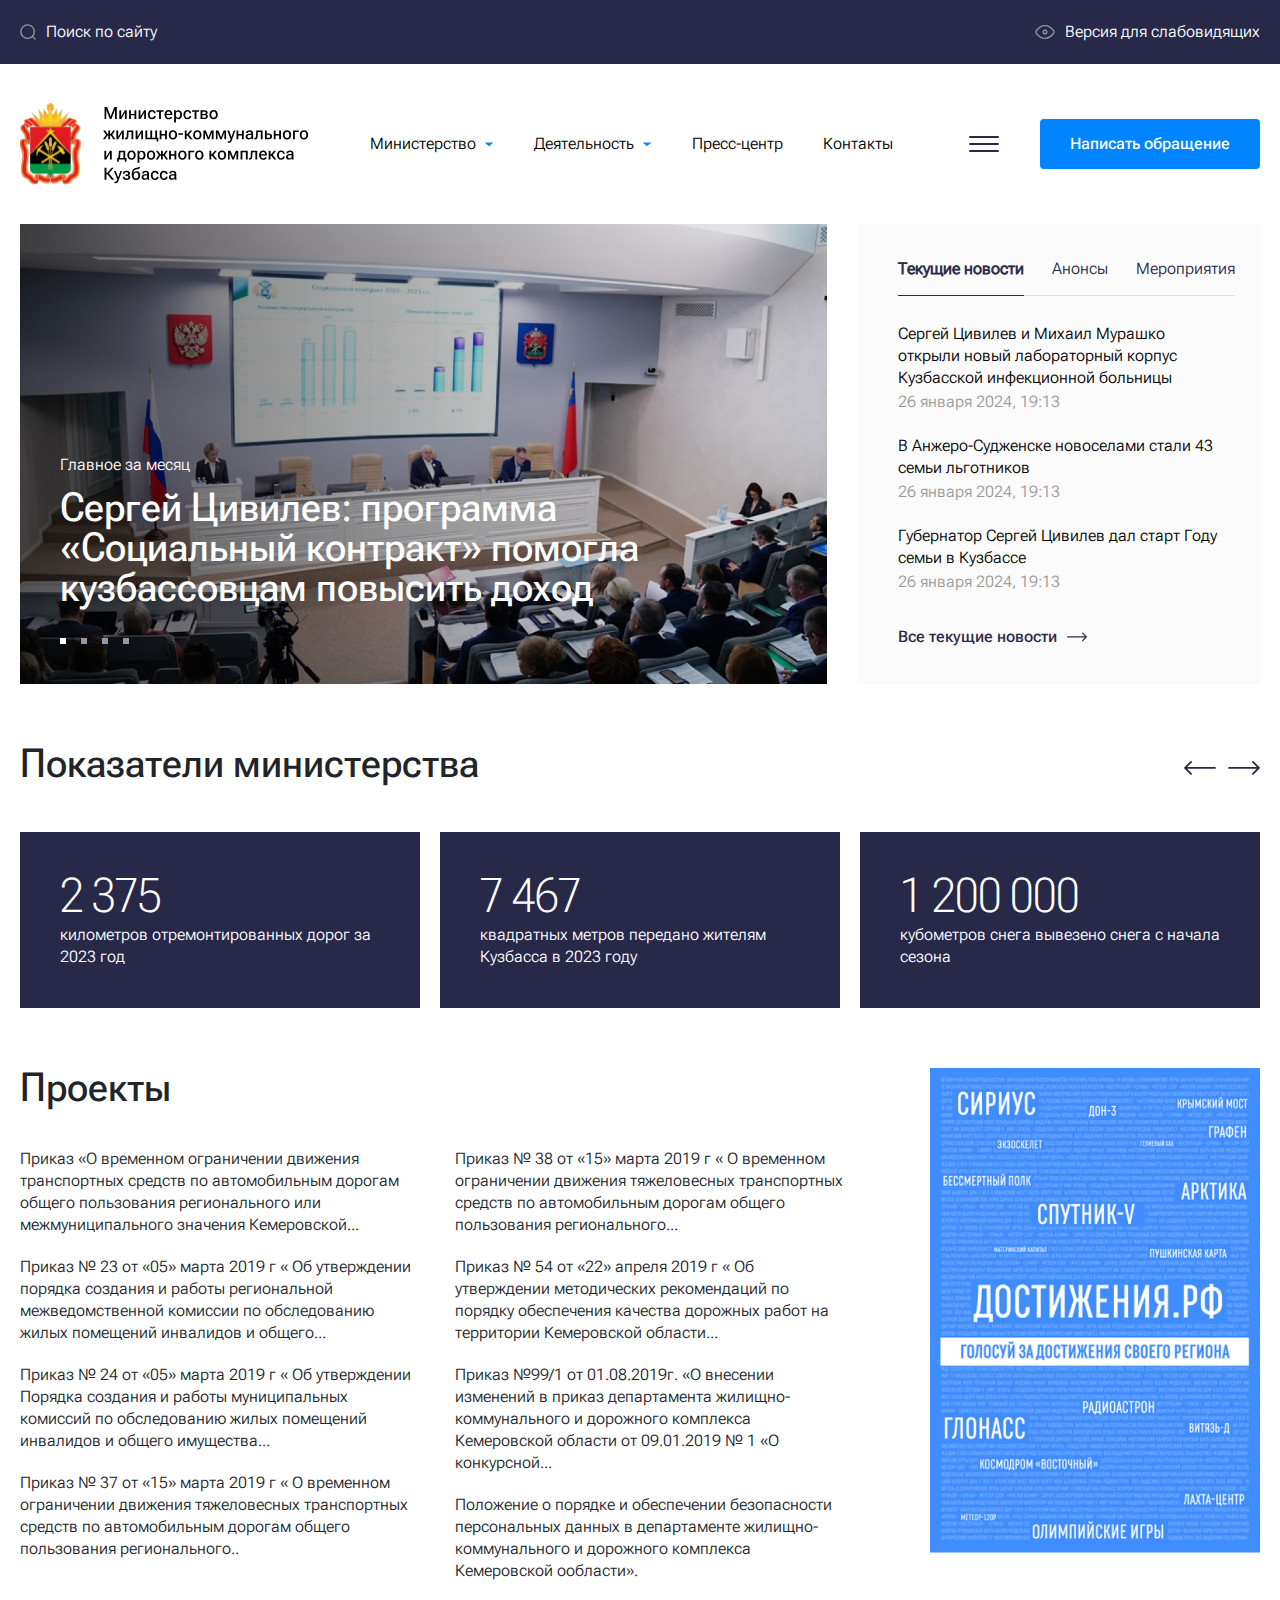
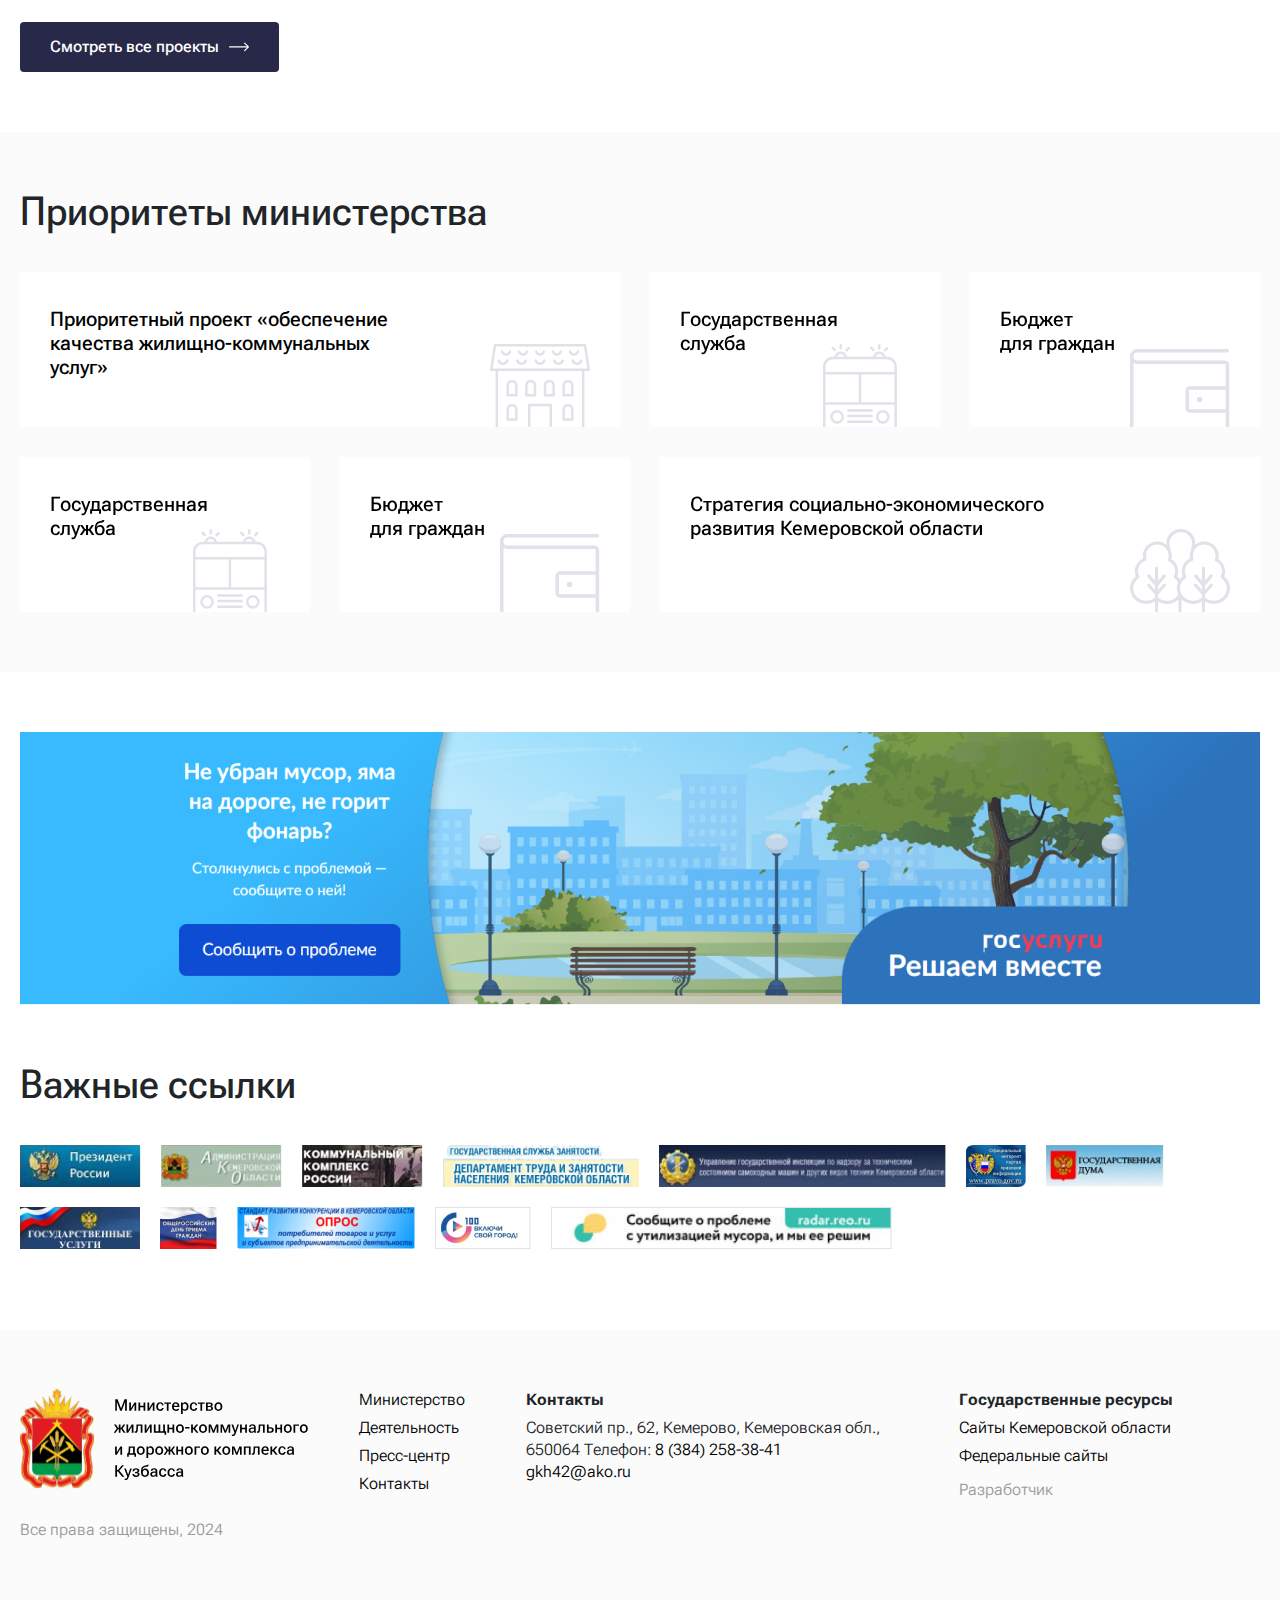
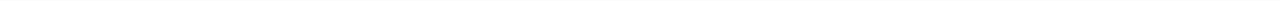
==== commit 6cef0f13: "fix: Improvements" ====
--- a/index.html
+++ b/index.html
@@ -56,10 +56,114 @@
 					<nav class="nav header__nav">
 						<ul class="nav__list">
 							<li class="nav__item">
-								<a href="#" class="nav__link">Министерство</a>
+								<div class="nav__elem">
+									<a href="#" class="nav__link">
+										<span>Министерство</span>
+										<svg>
+											<use xlink:href="img/sprite.svg#icon-caret-select"></use>
+										</svg>
+									</a>
+									<div class="nav-submenu nav__dropdown">
+										<div class="container">
+											<div class="nav-submenu__wrapper">
+												<div class="nav-submenu__block">
+													<h3 class="nav-submenu__title">Министерство</h3>
+												</div>
+												<div class="nav-submenu__block">
+													<ul class="nav-submenu__list">
+														<li class="nav-submenu__item">
+															<a href="#" class="nav-submenu__link">Полномочия Министерства</a>
+														</li>
+														<li class="nav-submenu__item">
+															<a href="acts.html" class="nav-submenu__link">Правовые акты</a>
+														</li>
+														<li class="nav-submenu__item">
+															<a href="organizations.html" class="nav-submenu__link">Подведомственные организации</a>
+														</li>
+													</ul>
+												</div>
+												<div class="nav-submenu__block">
+													<ul class="nav-submenu__list">
+														<li class="nav-submenu__item">
+															<a href="#" class="nav-submenu__link">Структура Министерства</a>
+														</li>
+														<li class="nav-submenu__item">
+															<a href="#" class="nav-submenu__link">Информационные системы</a>
+														</li>
+														<li class="nav-submenu__item">
+															<a href="#" class="nav-submenu__link">Государственные органы</a>
+														</li>
+													</ul>
+												</div>
+												<div class="nav-submenu__block">
+													<ul class="nav-submenu__list">
+														<li class="nav-submenu__item">
+															<a href="#" class="nav-submenu__link">Опросы и мероприятия</a>
+														</li>
+														<li class="nav-submenu__item">
+															<a href="#" class="nav-submenu__link">Публичные слушания и обсуждениях</a>
+														</li>
+													</ul>
+												</div>
+											</div>
+										</div>
+									</div>
+								</div>
 							</li>
 							<li class="nav__item">
-								<a href="#" class="nav__link">Деятельность</a>
+								<div class="nav__elem">
+									<a href="#" class="nav__link">
+										<span>Деятельность</span>
+										<svg>
+											<use xlink:href="img/sprite.svg#icon-caret-select"></use>
+										</svg>
+									</a>
+									<div class="nav-submenu nav__dropdown">
+										<div class="container">
+											<div class="nav-submenu__wrapper">
+												<div class="nav-submenu__block">
+													<h3 class="nav-submenu__title">Деятельность</h3>
+												</div>
+												<div class="nav-submenu__block">
+													<ul class="nav-submenu__list">
+														<li class="nav-submenu__item">
+															<a href="#" class="nav-submenu__link">Полномочия Министерства</a>
+														</li>
+														<li class="nav-submenu__item">
+															<a href="acts.html" class="nav-submenu__link">Правовые акты</a>
+														</li>
+														<li class="nav-submenu__item">
+															<a href="organizations.html" class="nav-submenu__link">Подведомственные организации</a>
+														</li>
+													</ul>
+												</div>
+												<div class="nav-submenu__block">
+													<ul class="nav-submenu__list">
+														<li class="nav-submenu__item">
+															<a href="#" class="nav-submenu__link">Структура Министерства</a>
+														</li>
+														<li class="nav-submenu__item">
+															<a href="#" class="nav-submenu__link">Информационные системы</a>
+														</li>
+														<li class="nav-submenu__item">
+															<a href="#" class="nav-submenu__link">Государственные органы</a>
+														</li>
+													</ul>
+												</div>
+												<div class="nav-submenu__block">
+													<ul class="nav-submenu__list">
+														<li class="nav-submenu__item">
+															<a href="#" class="nav-submenu__link">Опросы и мероприятия</a>
+														</li>
+														<li class="nav-submenu__item">
+															<a href="#" class="nav-submenu__link">Публичные слушания и обсуждениях</a>
+														</li>
+													</ul>
+												</div>
+											</div>
+										</div>
+									</div>
+								</div>
 							</li>
 							<li class="nav__item">
 								<a href="press-center.html" class="nav__link">Пресс-центр</a>
@@ -335,52 +439,52 @@
 						<div class="swiper">
 							<div class="swiper-wrapper">
 								<div class="swiper-slide">
-									<article class="priorities-card priorities__item">
-										<h3 class="priorities-card__title">Приоритетный проект «обеспечение качества жилищно-коммунальных услуг»</h3>
+									<a href="#" class="priorities-card priorities__item">
+										<span class="priorities-card__title">Приоритетный проект «обеспечение качества жилищно-коммунальных услуг»</span>
 										<picture class="priorities-card__img">
 											<img src="img/priorities-01.svg" alt="Image">
 										</picture>
-									</article>
+									</a>
 								</div>
 								<div class="swiper-slide">
-									<article class="priorities-card priorities__item">
-										<h3 class="priorities-card__title">Государственная <br>служба</h3>
+									<a href="#" class="priorities-card priorities__item">
+										<span class="priorities-card__title">Государственная <br>служба</span>
 										<picture class="priorities-card__img">
 											<img src="img/priorities-02.svg" alt="Image">
 										</picture>
-									</article>
+									</a>
 								</div>
 								<div class="swiper-slide">
-									<article class="priorities-card priorities__item">
-										<h3 class="priorities-card__title">Бюджет <br>для граждан</h3>
+									<a href="#" class="priorities-card priorities__item">
+										<span class="priorities-card__title">Бюджет <br>для граждан</span>
 										<picture class="priorities-card__img">
 											<img src="img/priorities-03.svg" alt="Image">
 										</picture>
-									</article>
+									</a>
 								</div>
 								<div class="swiper-slide">
-									<article class="priorities-card priorities__item">
-										<h3 class="priorities-card__title">Государственная <br>служба</h3>
+									<a href="#" class="priorities-card priorities__item">
+										<span class="priorities-card__title">Государственная <br>служба</span>
 										<picture class="priorities-card__img">
 											<img src="img/priorities-02.svg" alt="Image">
 										</picture>
-									</article>
+									</a>
 								</div>
 								<div class="swiper-slide">
-									<article class="priorities-card priorities__item">
-										<h3 class="priorities-card__title">Бюджет <br>для граждан</h3>
+									<a href="#" class="priorities-card priorities__item">
+										<span class="priorities-card__title">Бюджет <br>для граждан</span>
 										<picture class="priorities-card__img">
 											<img src="img/priorities-03.svg" alt="Image">
 										</picture>
-									</article>
+									</a>
 								</div>
 								<div class="swiper-slide">
-									<article class="priorities-card priorities__item">
-										<h3 class="priorities-card__title">Стратегия социально-экономического развития Кемеровской области</h3>
+									<a href="#" class="priorities-card priorities__item">
+										<span class="priorities-card__title">Стратегия социально-экономического развития Кемеровской области</span>
 										<picture class="priorities-card__img">
 											<img src="img/priorities-04.svg" alt="Image">
 										</picture>
-									</article>
+									</a>
 								</div>
 							</div>
 							<div class="swiper-pagination"></div>
--- a/css/app.min.css
+++ b/css/app.min.css
@@ -1 +1 @@
-body{position:relative;overflow-x:hidden;font-family:"Roboto Flex",sans-serif;font-size:16px;line-height:1.25}ul,ol,li{display:block;padding:0;margin:0;list-style:none}h1,h2,h3,h4,h5,h6{margin:0;font-weight:normal;line-height:1.25}p{margin:0}a{display:inline-block;color:#000;text-decoration:none;-webkit-transition:all .25s ease-in-out;transition:all .25s ease-in-out}a:hover{text-decoration:none;color:#000}a:active{color:#000}input[type=number]{-moz-appearance:textfield}input[type=number]::-webkit-outer-spin-button,input[type=number]::-webkit-inner-spin-button{display:none;-webkit-appearance:none;appearance:none;margin:0}picture{display:block}img{max-width:100%}svg{-webkit-transition:all .25s ease-in-out;transition:all .25s ease-in-out}.container{margin:0 auto;padding:0 20px;max-width:1480px;width:100%}@media screen and (max-width: 767px){.container{padding:0 16px}}.btn{display:-webkit-box;display:-ms-flexbox;display:flex;-webkit-box-align:center;-ms-flex-align:center;align-items:center;-webkit-box-pack:center;-ms-flex-pack:center;justify-content:center;padding:14px 30px;width:-webkit-fit-content;width:-moz-fit-content;width:fit-content;font-size:16px;font-weight:500;line-height:1.375;text-align:center;color:#fff;background:#282848;border:none;border-radius:4px;-webkit-transition:all .25s ease-in-out;transition:all .25s ease-in-out}.btn>svg{min-width:20px;width:20px;height:20px;color:#fff}.btn>*+*{margin-left:10px}.btn:focus{outline:none}.btn:hover{color:#fff}.btn--lg{padding:19px 40px}.btn--blue{background:#0184ff}.input-field__inner{position:relative;z-index:1}.input-field__input,.input-field__textarea{-webkit-appearance:none;-moz-appearance:none;appearance:none;display:block;padding:19px 30px;width:100%;font-size:16px;font-weight:300;line-height:1.375;color:#000;background:#fff;border:1px solid #d5d5d5;border-radius:0;-webkit-transition:all .25s ease-in-out;transition:all .25s ease-in-out}.input-field__input::-webkit-input-placeholder, .input-field__textarea::-webkit-input-placeholder{opacity:0}.input-field__input::-moz-placeholder, .input-field__textarea::-moz-placeholder{opacity:0}.input-field__input:-ms-input-placeholder, .input-field__textarea:-ms-input-placeholder{opacity:0}.input-field__input::-ms-input-placeholder, .input-field__textarea::-ms-input-placeholder{opacity:0}.input-field__input::placeholder,.input-field__textarea::placeholder{opacity:0}.input-field__input:focus,.input-field__textarea:focus{outline:none;border-color:#0184ff}.input-field__input:not(:-moz-placeholder-shown)+label, .input-field__textarea:not(:-moz-placeholder-shown)+label{transform:translateY(-27px) scale(0.75)}.input-field__input:not(:-ms-input-placeholder)+label, .input-field__textarea:not(:-ms-input-placeholder)+label{-ms-transform:translateY(-27px) scale(0.75);transform:translateY(-27px) scale(0.75)}.input-field__input:focus+label,.input-field__input:not(:placeholder-shown)+label,.input-field__textarea:focus+label,.input-field__textarea:not(:placeholder-shown)+label{-webkit-transform:translateY(-27px) scale(0.75);-ms-transform:translateY(-27px) scale(0.75);transform:translateY(-27px) scale(0.75)}@media screen and (hover: hover){.input-field__input:hover,.input-field__textarea:hover{border-color:#0184ff}}@media screen and (max-width: 767px){.input-field__input,.input-field__textarea{padding:9px 19px}.input-field__input:not(:-moz-placeholder-shown)+label, .input-field__textarea:not(:-moz-placeholder-shown)+label{transform:translateY(-16px) scale(0.7)}.input-field__input:not(:-ms-input-placeholder)+label, .input-field__textarea:not(:-ms-input-placeholder)+label{-ms-transform:translateY(-16px) scale(0.7);transform:translateY(-16px) scale(0.7)}.input-field__input:focus+label,.input-field__input:not(:placeholder-shown)+label,.input-field__textarea:focus+label,.input-field__textarea:not(:placeholder-shown)+label{-webkit-transform:translateY(-16px) scale(0.7);-ms-transform:translateY(-16px) scale(0.7);transform:translateY(-16px) scale(0.7)}}.input-field__textarea{overflow:hidden;resize:none;min-height:214px}@media screen and (max-width: 767px){.input-field__textarea{min-height:194px}}.input-field__label{position:absolute;top:19px;left:25px;z-index:1;-webkit-transform-origin:left top;-ms-transform-origin:left top;transform-origin:left top;display:block;overflow:hidden;margin:0;padding:0 5px;max-width:calc(100% - 60px);font-size:16px;font-weight:300;line-height:1.375;white-space:nowrap;text-overflow:ellipsis;color:#999;background:#fff;cursor:text;-webkit-transition:all .25s ease;transition:all .25s ease}.input-field__label span{color:#0184ff}@media screen and (max-width: 767px){.input-field__label{top:9px;left:14px}}.square-checkbox{display:-webkit-box;display:-ms-flexbox;display:flex;-webkit-box-align:center;-ms-flex-align:center;align-items:center;overflow:hidden;cursor:pointer}.square-checkbox__input{display:none}.square-checkbox__input:checked~.square-checkbox__group .square-checkbox__icon{border-color:#0184ff}.square-checkbox__input:checked~.square-checkbox__group .square-checkbox__icon::before{opacity:1}.square-checkbox__input[disabled]~.square-checkbox__group{opacity:.4}.square-checkbox__group{display:-webkit-box;display:-ms-flexbox;display:flex;-webkit-box-align:start;-ms-flex-align:start;align-items:flex-start;margin:0;cursor:pointer}.square-checkbox__icon{position:relative;display:block;overflow:hidden;margin-right:11px;min-width:24px;width:24px;height:24px;border:1px solid #d5d5d5;-webkit-transition:all .25s ease-in-out;transition:all .25s ease-in-out}.square-checkbox__icon::before{content:"";position:absolute;top:50%;left:50%;z-index:1;-webkit-transform:translate(-50%, -50%);-ms-transform:translate(-50%, -50%);transform:translate(-50%, -50%);display:block;min-width:20px;width:20px;height:20px;opacity:0;background-image:url(../img/sprite.svg#icon-check-blue);background-repeat:no-repeat;background-size:cover;background-position:center center;-webkit-transition:opacity .25s ease-in-out;transition:opacity .25s ease-in-out}.square-checkbox__title{display:block;margin:auto 0;font-size:16px;font-weight:300;line-height:1.375;text-align:left;-webkit-transition:all .25s ease-in-out;transition:all .25s ease-in-out}.square-checkbox__title a{display:inline;color:#0184ff}.square-checkbox__title a:hover{color:#0184ff}.default-select .ss-main{width:100%}.default-select .ss-main .ss-single-selected{padding:19px 30px 19px 30px;width:100%;height:100%;font-size:16px;font-weight:300;line-height:1.375;color:#000;background:#fff;border:1px solid #d5d5d5;border-radius:0;-webkit-transition:all .25s ease-in-out;transition:all .25s ease-in-out}@media screen and (hover: hover){.default-select .ss-main .ss-single-selected:hover{border-color:#0184ff}}@media screen and (max-width: 767px){.default-select .ss-main .ss-single-selected{padding:9px 19px}}.default-select .ss-main .ss-single-selected .placeholder .ss-disabled{color:#9595a6}.default-select .ss-main .ss-single-selected .placeholder{display:block;overflow:hidden;max-width:100%;line-height:1.375;white-space:nowrap;text-overflow:ellipsis}.default-select .ss-main .ss-single-selected .ss-arrow{margin:0 0 0 20px}.default-select .ss-main .ss-single-selected .ss-arrow span{padding:0;margin:0;min-width:14px;width:14px;height:14px;background-image:url(../img/sprite.svg#icon-caret-select);background-repeat:no-repeat;background-size:contain;background-position:center center;border:0;-webkit-transform:none;-ms-transform:none;transform:none;-webkit-transition:all .25s ease-in-out;transition:all .25s ease-in-out}.default-select .ss-main .ss-single-selected .ss-arrow span.arrow-up{-webkit-transform:translateY(0) rotate(180deg);-ms-transform:translateY(0) rotate(180deg);transform:translateY(0) rotate(180deg);margin:0}.default-select .ss-main .ss-single-selected .ss-arrow span.arrow-down{-webkit-transform:rotate(0);-ms-transform:rotate(0);transform:rotate(0)}.default-select .ss-main .ss-single-selected.ss-open-below,.default-select .ss-main .ss-single-selected.ss-open-above{border-color:#0184ff;border-radius:0}.default-select .ss-main .ss-single-selected.ss-open-below+*{margin-top:6px}.default-select .ss-main .ss-single-selected.ss-open-above+*{-webkit-transform:scale(1) translateY(-6px);-ms-transform:scale(1) translateY(-6px);transform:scale(1) translateY(-6px);border-radius:0}.default-select .ss-content .ss-search{display:none}.default-select .ss-content{z-index:99 !important;overflow:hidden;margin:0;padding:9.5px 0;min-width:-webkit-min-content;min-width:-moz-min-content;min-width:min-content;width:100%;color:#000;background:#fff;border:1px solid #d5d5d5}@media screen and (max-width: 767px){.default-select .ss-content{padding:4.5px 0}}.default-select .ss-content .ss-list{padding:0;max-height:none}.default-select .ss-content .ss-list .ss-option{padding:9.5px 30px;font-size:16px;font-weight:300;line-height:1.375;color:#000;cursor:pointer;-webkit-transition:all .25s ease-in-out;transition:all .25s ease-in-out}@media screen and (max-width: 767px){.default-select .ss-content .ss-list .ss-option{padding:4.5px 19px}}.default-select .ss-content .ss-list .ss-option.ss-disabled:not(.ss-option-selected){display:none}.default-select .ss-option:first-child.ss-disabled.ss-option-selected{display:none}.default-select .ss-content .ss-list .ss-option.ss-disabled{display:none}.default-select .ss-content .ss-list .ss-option:hover,.default-select .ss-content .ss-list .ss-option.ss-highlighted{color:#0184ff;background:rgba(0,0,0,0)}.default-select .ss-arrow .arrow-down{width:auto;height:auto;background:none}.breadcrumb__list{display:-webkit-box;display:-ms-flexbox;display:flex;-webkit-box-align:center;-ms-flex-align:center;align-items:center;width:-webkit-fit-content;width:-moz-fit-content;width:fit-content}.breadcrumb__item{display:-webkit-box;display:-ms-flexbox;display:flex;-webkit-box-align:center;-ms-flex-align:center;align-items:center}.breadcrumb__item:not(:last-child)::after{content:"";display:block;margin:0 19px;min-width:4px;width:4px;height:4px;background:#d9d9d9}.breadcrumb__item:last-child .breadcrumb__link{pointer-events:none}.breadcrumb__link{display:block;width:-webkit-fit-content;width:-moz-fit-content;width:fit-content;font-size:16px;font-weight:300;line-height:1.375;color:#9595a6}.breadcrumb__link:hover{color:#9595a6}@media screen and (hover: hover){.breadcrumb__link:hover{color:#000}}.header-top{position:relative;z-index:1;padding:21px 0;background:#282848}@media screen and (max-width: 767px){.header-top{padding:14px 0}}.header-top__wrapper{display:-webkit-box;display:-ms-flexbox;display:flex;-webkit-box-align:center;-ms-flex-align:center;align-items:center;-webkit-box-pack:justify;-ms-flex-pack:justify;justify-content:space-between}.header-top__search{position:relative;z-index:1;display:-webkit-box;display:-ms-flexbox;display:flex;-webkit-box-align:center;-ms-flex-align:center;align-items:center;width:-webkit-fit-content;width:-moz-fit-content;width:fit-content}.header-top__search-btn{display:-webkit-box;display:-ms-flexbox;display:flex;-webkit-box-align:center;-ms-flex-align:center;align-items:center;-webkit-box-pack:center;-ms-flex-pack:center;justify-content:center;padding:0;min-width:16px;width:16px;height:16px;font-size:0;background:rgba(0,0,0,0);border:none;border-radius:0;-webkit-transition:all .25s ease-in-out;transition:all .25s ease-in-out}.header-top__search-btn>svg{min-width:16px;width:16px;height:16px;color:#9595a6}.header-top__search-btn:focus{outline:none}.header-top__search-btn+.header-top__search-input,.header-top__search-input+.header-top__search-btn{margin-left:10px}.header-top__search-input{-webkit-appearance:none;-moz-appearance:none;appearance:none;display:block;padding:0;width:-webkit-fit-content;width:-moz-fit-content;width:fit-content;font-size:16px;font-weight:300;line-height:1.375;color:#fff;background:rgba(0,0,0,0);border:none;border-radius:0;-webkit-transition:all .25s ease-in-out;transition:all .25s ease-in-out}.header-top__search-input::-webkit-input-placeholder{color:#fff}.header-top__search-input::-moz-placeholder{color:#fff}.header-top__search-input:-ms-input-placeholder{color:#fff}.header-top__search-input::-ms-input-placeholder{color:#fff}.header-top__search-input::placeholder{color:#fff}.header-top__search-input:focus{outline:none}.header-top__vi{display:-webkit-box;display:-ms-flexbox;display:flex;-webkit-box-align:center;-ms-flex-align:center;align-items:center;padding:0;width:-webkit-fit-content;width:-moz-fit-content;width:fit-content;font-size:16px;font-weight:300;text-align:center;color:#fff;background:rgba(0,0,0,0);border:none;border-radius:0;-webkit-transition:all .25s ease-in-out;transition:all .25s ease-in-out}.header-top__vi>svg{min-width:20px;width:20px;height:20px;color:#9595a6}.header-top__vi>*+*{margin-left:10px}.header-top__vi:focus{outline:none}@media screen and (max-width: 767px){.header-top__vi>span{display:none}.header-top__vi>*+*{margin-left:0}}.header{position:relative;z-index:100;background:#fff}.header--border{border-bottom:1px solid #e1e1ea}.header__wrapper{display:-webkit-box;display:-ms-flexbox;display:flex;-webkit-box-align:center;-ms-flex-align:center;align-items:center;-webkit-box-pack:justify;-ms-flex-pack:justify;justify-content:space-between;padding:30px 0}@media screen and (max-width: 767px){.header__wrapper{padding:20px 0}}.header__logotype{display:block;max-width:289px;width:100%}.header__logotype img{display:block;width:100%;height:100%;-o-object-fit:contain;object-fit:contain;-o-object-position:left center;object-position:left center}@media screen and (max-width: 1199px){.header__logotype{max-width:257px;height:73px}}@media screen and (max-width: 1023px){.header__nav{display:none}}@media screen and (max-width: 1199px){.header__btn{display:none}}.nav__list{display:-webkit-box;display:-ms-flexbox;display:flex;-webkit-box-align:center;-ms-flex-align:center;align-items:center;width:-webkit-fit-content;width:-moz-fit-content;width:fit-content}.nav__item+.nav__item{margin-left:40px}.nav__link{display:block;width:-webkit-fit-content;width:-moz-fit-content;width:fit-content;font-size:16px;font-weight:300}.hamburger{position:relative;z-index:1;display:block;overflow:hidden;margin-left:15px;padding:0;min-width:30px;width:30px;height:30px;font-size:0;background:rgba(0,0,0,0);border:none;border-radius:0}.hamburger:focus{outline:none}.hamburger__inner{position:absolute;left:0;z-index:1;display:block;width:100%;height:2px;background:#282848;border-radius:2px}.hamburger__inner:first-child{top:7px}.hamburger__inner:nth-child(2){top:14px}.hamburger__inner:last-child{top:22px}.footer{position:relative;z-index:1;margin-top:80px;padding:60px 0;background:#fbfbfb}@media screen and (max-width: 767px){.footer{margin-top:60px;padding:40px 0}}.footer__wrapper{display:-webkit-box;display:-ms-flexbox;display:flex}@media screen and (max-width: 1023px){.footer__wrapper{-webkit-box-orient:vertical;-webkit-box-direction:normal;-ms-flex-direction:column;flex-direction:column;-webkit-box-align:start;-ms-flex-align:start;align-items:flex-start}}.footer__block{max-width:417px;width:-webkit-fit-content;width:-moz-fit-content;width:fit-content}.footer__block:nth-child(2){margin-left:80px}.footer__block:nth-child(3){margin-left:141px}.footer__block:nth-child(4){margin-left:76px}@media screen and (min-width: 1200px)and (max-width: 1399px){.footer__block{max-width:387px}.footer__block:nth-child(2){margin-left:50px}.footer__block:nth-child(3){margin-left:61px}.footer__block:nth-child(4){margin-left:46px}}@media screen and (min-width: 1024px)and (max-width: 1199px){.footer__block{max-width:357px}.footer__block:nth-child(2){margin-left:30px}.footer__block:nth-child(3){margin-left:41px}.footer__block:nth-child(4){margin-left:26px}}@media screen and (max-width: 1023px){.footer__block{max-width:none}.footer__block:nth-child(2){margin-top:26px;margin-left:0}.footer__block:nth-child(3){margin-top:23px;margin-left:0}.footer__block:nth-child(4){margin-top:28px;margin-left:0}}.footer__logotype{display:block;overflow:hidden;max-width:289px;width:100%}.footer__logotype img{display:block;width:100%;height:100%;-o-object-fit:contain;object-fit:contain;-o-object-position:left center;object-position:left center}@media screen and (max-width: 767px){.footer__logotype{max-width:257px;height:73px}}.footer__title{display:block;margin-bottom:6px;width:-webkit-fit-content;width:-moz-fit-content;width:fit-content;font-size:16px;font-weight:bold;line-height:1.375}.footer__description{display:block;width:-webkit-fit-content;width:-moz-fit-content;width:fit-content;font-size:16px;font-weight:300;line-height:1.375}.footer__copyright{display:block;margin-top:30px;width:-webkit-fit-content;width:-moz-fit-content;width:fit-content;font-size:16px;font-weight:300;line-height:1.375;color:#999}@media screen and (min-width: 1024px){.footer__copyright--mobile{display:none}}@media screen and (max-width: 1023px){.footer__copyright{margin-top:21px}.footer__copyright--desktop{display:none}}.footer__copyright+.footer__copyright{margin-top:12px}@media screen and (max-width: 1023px){.footer__list--wrap{display:-webkit-box;display:-ms-flexbox;display:flex;-ms-flex-wrap:wrap;flex-wrap:wrap}.footer__list--wrap .footer__list-item+.footer__list-item{margin-top:0}.footer__list--wrap .footer__list-item{width:calc(50% - 6px)}.footer__list--wrap .footer__list-item:nth-child(2n){margin-left:12px}.footer__list--wrap .footer__list-item:nth-child(n+3){margin-top:12px}}.footer__list-item+.footer__list-item{margin-top:6px}.footer__link{display:block;width:-webkit-fit-content;width:-moz-fit-content;width:fit-content;font-size:16px;font-weight:300;line-height:1.375}.scroll-disabled{overflow:hidden}.swiper{-webkit-transition:opacity .15s ease;transition:opacity .15s ease}@media screen and (min-width: 768px){.swiper:not(.swiper-only-mobile):not(.swiper-initialized){opacity:0}.swiper:not(.swiper-only-mobile).swiper-initialized{opacity:1}}@media screen and (max-width: 767px){.swiper:not(.swiper-only-desktop):not(.swiper-initialized){opacity:0}.swiper:not(.swiper-only-desktop).swiper-initialized{opacity:1}}.swiper-controls{display:-webkit-box;display:-ms-flexbox;display:flex;-webkit-box-align:center;-ms-flex-align:center;align-items:center;width:-webkit-fit-content;width:-moz-fit-content;width:fit-content}.swiper-button-prev,.swiper-button-next{display:-webkit-box;display:-ms-flexbox;display:flex;-webkit-box-align:center;-ms-flex-align:center;align-items:center;-webkit-box-pack:center;-ms-flex-pack:center;justify-content:center;padding:0;min-width:32px;width:32px;height:48px;font-size:0;background:rgba(0,0,0,0);border:none;border-radius:0;-webkit-transition:all .25s ease-in-out;transition:all .25s ease-in-out}.swiper-button-prev+.swiper-button-next{margin-left:12px}.swiper-button-disabled{pointer-events:none}.swiper-button-disabled .swiper-button-icon{color:#9595a6}.swiper-button-icon{min-width:32px;width:32px;height:32px;height:14px;color:#282848}.swiper-pagination{display:-webkit-box;display:-ms-flexbox;display:flex;-webkit-box-align:center;-ms-flex-align:center;align-items:center;margin:30px 0 0;width:-webkit-fit-content;width:-moz-fit-content;width:fit-content}.swiper-pagination-bullet{display:block;min-width:6px;width:6px;height:6px;background:#e1e1ea;-webkit-transition:all .25s ease-in-out;transition:all .25s ease-in-out}@media screen and (hover: hover){.swiper-pagination-bullet:hover{background:#0184ff}}.swiper-pagination-bullet+.swiper-pagination-bullet{margin-left:15px}.swiper-pagination-bullet-active{background:#282848}@media screen and (hover: hover){.swiper-pagination-bullet-active:hover{background:#282848}}.wrapper{display:-webkit-box;display:-ms-flexbox;display:flex;-webkit-box-orient:vertical;-webkit-box-direction:normal;-ms-flex-direction:column;flex-direction:column;min-height:100vh}.wrapper__content{-webkit-box-flex:1;-ms-flex:1 1 100%;flex:1 1 100%}.section-indent-top{margin-top:36px}@media screen and (max-width: 767px){.section-indent-top{margin-top:30px}}.section-indent{margin-top:60px}@media screen and (max-width: 767px){.section-indent{margin-top:35px}}.section-top{margin-bottom:30px;max-width:1110px}.section-top__breadcrumb{margin-bottom:18px}@media screen and (max-width: 767px){.section-top__breadcrumb{display:none}}.section-top__heading{font-size:40px;font-weight:500;line-height:1}@media screen and (max-width: 767px){.section-top__heading{font-size:32px}}.section-top__description{display:block;margin-top:19px;font-size:16px;font-weight:300;line-height:1.3}@media screen and (max-width: 767px){.section-top__description{font-size:18px;line-height:1.2}}.section-top__help{display:block;margin-top:24px;width:-webkit-fit-content;width:-moz-fit-content;width:fit-content;font-size:16px;font-weight:300;line-height:1.375;color:#999}@media screen and (max-width: 767px){.section-top__help{margin-top:10px;font-size:15px}}.section-heading{display:-webkit-box;display:-ms-flexbox;display:flex;-webkit-box-align:start;-ms-flex-align:start;align-items:flex-start;-webkit-box-pack:justify;-ms-flex-pack:justify;justify-content:space-between;margin-bottom:40px}@media screen and (max-width: 767px){.section-heading{-webkit-box-orient:vertical;-webkit-box-direction:normal;-ms-flex-direction:column;flex-direction:column;margin-bottom:22px}}.section-heading__title{font-size:40px;font-weight:500;line-height:1}@media screen and (max-width: 767px){.section-heading__title{font-size:32px}}@media screen and (max-width: 1023px){.section-heading__controls{display:none}}.main__wrap{display:-webkit-box;display:-ms-flexbox;display:flex;-webkit-box-pack:justify;-ms-flex-pack:justify;justify-content:space-between}@media screen and (max-width: 1023px){.main__wrap{-webkit-box-orient:vertical;-webkit-box-direction:normal;-ms-flex-direction:column;flex-direction:column}}.main__left{max-width:calc(100% - 452px - 41px);width:100%}@media screen and (min-width: 1200px)and (max-width: 1399px){.main__left{max-width:calc(100% - 402px - 31px)}}@media screen and (max-width: 1023px){.main__left{max-width:none}}.main__right{margin-left:41px;max-width:452px;min-width:452px}@media screen and (min-width: 1200px)and (max-width: 1399px){.main__right{margin-left:31px;max-width:402px;min-width:402px}}@media screen and (max-width: 1023px){.main__right{margin-top:51px;margin-left:0;max-width:none;min-width:auto;width:100%}}@media screen and (max-width: 767px){.main__slider .swiper{margin:0 -16px}}.main__slider .swiper-pagination{position:absolute;left:40px;bottom:40px;z-index:1}@media screen and (max-width: 767px){.main__slider .swiper-pagination{left:16px}}.main__slider .swiper-pagination-bullet{background:#9595a6}.main__slider .swiper-pagination-bullet-active{background:#fff}.main__slide{position:relative;z-index:1;display:-webkit-box;display:-ms-flexbox;display:flex;-webkit-box-orient:vertical;-webkit-box-direction:normal;-ms-flex-direction:column;flex-direction:column;-webkit-box-pack:end;-ms-flex-pack:end;justify-content:flex-end;padding:76px 40px;min-height:460px;color:#fff;background-color:#fbfbfb;background-repeat:no-repeat;background-size:cover;background-position:center center}.main__slide::before{content:"";position:absolute;top:0;right:0;bottom:0;left:0;z-index:-1;display:block;width:100%;height:100%;opacity:.75;background:-webkit-gradient(linear, left top, right top, from(rgba(0, 0, 0, 0.8)), to(rgba(0, 0, 0, 0)));background:linear-gradient(to right, rgba(0, 0, 0, 0.8), rgba(0, 0, 0, 0));pointer-events:none}@media screen and (max-width: 767px){.main__slide{padding:67px 16px}.main__slide::before{opacity:1}}.main__help{display:block;width:-webkit-fit-content;width:-moz-fit-content;width:fit-content;font-size:16px;font-weight:300;line-height:1.375}@media screen and (max-width: 767px){.main__help{font-size:15px}}.main__help+.main__title,.main__title+.main__help{margin-top:12px}.main__title{display:block;max-width:752px;width:-webkit-fit-content;width:-moz-fit-content;width:fit-content;font-size:40px;font-weight:500;line-height:1}@media screen and (max-width: 767px){.main__title{font-size:32px}}.main__news{padding:34px 40px 36px;height:100%;background:#fbfbfb}@media screen and (max-width: 1023px){.main__news{padding:0;height:auto;background:rgba(0,0,0,0)}}.short-news__wrap{display:-webkit-box;display:-ms-flexbox;display:flex;-webkit-box-orient:vertical;-webkit-box-direction:normal;-ms-flex-direction:column;flex-direction:column;-webkit-box-pack:justify;-ms-flex-pack:justify;justify-content:space-between;height:100%}.short-news__list{position:relative;z-index:1;display:-webkit-box;display:-ms-flexbox;display:flex;margin:0 -40px -3px;padding:0 40px 30px;overflow-x:auto;overflow-y:hidden;max-width:calc(100% + 80px);-webkit-clip-path:inset(0 0 30px 0);clip-path:inset(0 0 30px 0)}@media screen and (max-width: 767px){.short-news__list{margin:0 -16px -3px;padding:0 16px 30px}}.short-news__list-item{position:relative;z-index:1}.short-news__list-item::before{content:"";position:absolute;bottom:0;left:0;z-index:-1;display:block;width:100%;height:1px;background:#e1e1ea}.short-news__list-item.is--active .short-news__tab{-webkit-text-stroke:.8px;border-color:#282848}.short-news__list-item+.short-news__list-item{margin-left:28px}.short-news__list-item+.short-news__list-item::before{left:-28px;width:calc(100% + 28px)}.short-news__tab{display:block;padding:0 0 15px 0;width:-webkit-fit-content;width:-moz-fit-content;width:fit-content;font-size:16px;font-weight:300;line-height:1.375;text-align:center;white-space:nowrap;color:#282848;background:rgba(0,0,0,0);border:none;border-bottom:1px solid rgba(0,0,0,0);border-radius:0;-webkit-transition:all .25s ease-in-out;transition:all .25s ease-in-out}.short-news__tab:focus{outline:none}.short-news__wrapper{display:none}.short-news__wrapper.is--active{display:block}.short-news__item+.short-news__item{margin-top:20px}@media screen and (max-width: 767px){.short-news__item+.short-news__item{margin-top:15px}}.short-news__title{display:block;width:-webkit-fit-content;width:-moz-fit-content;width:fit-content;font-size:16px;font-weight:300;line-height:1.375}.short-news__help{display:block;width:-webkit-fit-content;width:-moz-fit-content;width:fit-content;font-size:16px;font-weight:300;line-height:1.625;color:#999}.short-news__link{display:-webkit-box;display:-ms-flexbox;display:flex;-webkit-box-align:center;-ms-flex-align:center;align-items:center;margin-top:25px;width:-webkit-fit-content;width:-moz-fit-content;width:fit-content;font-size:16px;font-weight:500;line-height:1.375;text-align:center;color:#282848;background:rgba(0,0,0,0);border:none;border-radius:0;-webkit-transition:all .25s ease-in-out;transition:all .25s ease-in-out}.short-news__link svg{min-width:20px;width:20px;height:20px;color:#282848}.short-news__link>*+*{margin-left:10px}.short-news__link:hover{color:#282848}@media screen and (max-width: 767px){.short-news__link{margin-top:22px}}.indicators__slider-wrapper .swiper-slide{height:auto}@media screen and (min-width: 1024px){.indicators__slider-wrapper .swiper-pagination{display:none}}.indicators__item{height:100%}.indicators-card{display:block;overflow:hidden;padding:40px 30px 40px 40px;color:#fff;background:#282848}.indicators-card__value{display:block;width:-webkit-fit-content;width:-moz-fit-content;width:fit-content;font-size:48px;font-weight:300;line-height:1}.indicators-card__description{display:block;margin-top:4px;width:-webkit-fit-content;width:-moz-fit-content;width:fit-content;font-size:16px;font-weight:300;line-height:1.375}@media screen and (max-width: 767px){.indicators-card__description{margin-top:6px;font-size:15px}}.projects__wrap{display:-webkit-box;display:-ms-flexbox;display:flex;-webkit-box-pack:justify;-ms-flex-pack:justify;justify-content:space-between}@media screen and (max-width: 1199px){.projects__wrap{-webkit-box-orient:vertical;-webkit-box-direction:normal;-ms-flex-direction:column;flex-direction:column}}.projects__left{max-width:calc(100% - 330px - 82px);width:100%}@media screen and (max-width: 1199px){.projects__left{max-width:none}}.projects__right{margin-left:82px;max-width:330px;min-width:330px}@media screen and (max-width: 1199px){.projects__right{margin-top:40px;margin-left:0}}@media screen and (max-width: 575px){.projects__right{max-width:none;min-width:auto;width:100%}}.projects__wrapper{display:-webkit-box;display:-ms-flexbox;display:flex;-webkit-box-pack:justify;-ms-flex-pack:justify;justify-content:space-between}@media screen and (max-width: 767px){.projects__wrapper{-webkit-box-orient:vertical;-webkit-box-direction:normal;-ms-flex-direction:column;flex-direction:column}}@media screen and (min-width: 768px){.projects__column{width:calc(50% - 21px)}.projects__column:nth-child(2n){margin-left:42px}}@media screen and (max-width: 767px){.projects__column{width:100%}.projects__column:nth-child(n+2){display:none}}.projects__description{display:block;font-size:16px;font-weight:300;line-height:1.375}.projects__description+.projects__description{margin-top:20px}@media screen and (max-width: 767px){.projects__description+.projects__description{margin-top:10px}}.projects__btn{margin-top:40px}@media screen and (max-width: 767px){.projects__btn{margin-top:26px}}.projects__banner{position:relative;z-index:1;display:block;width:100%}.projects__banner::before{content:"";display:block;padding-top:147%}.projects__banner img{position:absolute;top:0;right:0;bottom:0;left:0;z-index:1;display:block;width:100%;height:100%;-o-object-fit:cover;object-fit:cover}.priorities{padding:60px 0;background:#fbfbfb}@media screen and (max-width: 767px){.priorities{padding:40px 0}}@media screen and (min-width: 1200px){.priorities__slider .swiper{opacity:1 !important}}@media screen and (min-width: 1400px){.priorities__slider .swiper-wrapper{grid-gap:40px}}@media screen and (min-width: 1200px)and (max-width: 1399px){.priorities__slider .swiper-wrapper{grid-gap:30px}}@media screen and (min-width: 1200px){.priorities__slider .swiper-wrapper{-ms-flex-wrap:wrap;flex-wrap:wrap}}@media screen and (min-width: 1400px){.priorities__slider .swiper-slide:nth-child(5n+1){width:calc(50% - 26.6666666667px)}.priorities__slider .swiper-slide:nth-child(3n+2),.priorities__slider .swiper-slide:nth-child(5n+4),.priorities__slider .swiper-slide:nth-child(7n+3){width:calc(25% - 26.6666666667px)}}@media screen and (min-width: 1200px)and (max-width: 1399px){.priorities__slider .swiper-slide:nth-child(5n+1){width:calc(50% - 20px)}.priorities__slider .swiper-slide:nth-child(3n+2),.priorities__slider .swiper-slide:nth-child(5n+4),.priorities__slider .swiper-slide:nth-child(7n+3){width:calc(25% - 20px)}}@media screen and (max-width: 1199px){.priorities__slider .swiper-slide{height:auto}}@media screen and (min-width: 1200px){.priorities__slider .swiper-pagination{display:none}}@media screen and (max-width: 1199px){.priorities__item{height:100%}}.priorities-card{position:relative;z-index:1;display:block;overflow:hidden;padding:35px 140px 35px 40px;min-height:155px;background:#fff}@media screen and (min-width: 1200px)and (max-width: 1399px){.priorities-card{padding:35px 140px 35px 30px}}@media screen and (max-width: 767px){.priorities-card{min-height:160px;padding:25px 20px 65px 30px}}.priorities-card__title{display:block;max-width:370px;font-size:20px;font-weight:500;line-height:1.2}@media screen and (max-width: 767px){.priorities-card__title{font-size:18px}}.priorities-card__img{position:absolute;right:40px;bottom:-17px;z-index:1;display:block;min-width:100px;width:100px;height:100px}.priorities-card__img img{display:block;width:100%;height:100%;-o-object-fit:contain;object-fit:contain}@media screen and (min-width: 1200px)and (max-width: 1399px){.priorities-card__img{right:30px}}@media screen and (max-width: 767px){.priorities-card__img{right:30px;bottom:-12px;min-width:80px;width:80px;height:80px}}.banner-wide__link{display:block;width:100%}.banner-wide__img{position:relative;z-index:1;display:block;width:100%}.banner-wide__img::before{content:"";display:block;padding-top:22%}.banner-wide__img img{position:absolute;top:0;right:0;bottom:0;left:0;z-index:1;display:block;width:100%;height:100%;-o-object-fit:cover;object-fit:cover}@media screen and (max-width: 767px){.banner-wide__img::before{padding-top:108%}}.important-links__wrapper{display:-webkit-box;display:-ms-flexbox;display:flex;-ms-flex-wrap:wrap;flex-wrap:wrap;margin-right:-20px;margin-bottom:-20px}@media screen and (max-width: 767px){.important-links__wrapper{margin-right:-10px;margin-bottom:-10px}}.important-links__link{display:block;margin-right:20px;margin-bottom:20px;width:-webkit-fit-content;width:-moz-fit-content;width:fit-content;height:42px}.important-links__link img{display:block;max-height:42px;width:-webkit-fit-content;width:-moz-fit-content;width:fit-content;height:100%;-o-object-fit:contain;object-fit:contain}@media screen and (max-width: 767px){.important-links__link{margin-right:10px;margin-bottom:10px}}.acts__wrap{display:-webkit-box;display:-ms-flexbox;display:flex;-webkit-box-pack:justify;-ms-flex-pack:justify;justify-content:space-between}@media screen and (max-width: 1023px){.acts__wrap{-webkit-box-orient:vertical;-webkit-box-direction:normal;-ms-flex-direction:column;flex-direction:column}}.acts__left{margin-right:40px;max-width:330px;width:100%}@media screen and (max-width: 1023px){.acts__left{margin-bottom:25px;max-width:none}}.acts__right{max-width:calc(100% - 330px - 40px);width:100%}@media screen and (max-width: 1023px){.acts__right{max-width:none}}.acts__item+.acts__item{margin-top:20px}.acts__description{display:block;width:-webkit-fit-content;width:-moz-fit-content;width:fit-content;font-size:16px;font-weight:300;line-height:1.375;color:#282848}@media screen and (max-width: 767px){.acts__description{font-size:15px}}.acts__help{display:block;margin-top:6px;width:-webkit-fit-content;width:-moz-fit-content;width:fit-content;font-size:16px;font-weight:300;line-height:1.6;color:#999}@media screen and (max-width: 767px){.acts__help{font-size:15px;line-height:1.375}}.acts__more{margin-top:26px}@media screen and (max-width: 767px){.acts__more{margin-top:30px}}.events__slider .swiper-slide{height:auto}.events__item{position:relative;z-index:1;display:-webkit-box;display:-ms-flexbox;display:flex;-webkit-box-orient:vertical;-webkit-box-direction:normal;-ms-flex-direction:column;flex-direction:column;-webkit-box-pack:end;-ms-flex-pack:end;justify-content:flex-end;overflow:hidden;padding:42px 40px;min-height:400px;height:100%;color:#fff;background-color:#fbfbfb;background-repeat:no-repeat;background-size:cover;background-position:center center}.events__item::before{content:"";position:absolute;top:0;left:0;z-index:-1;display:block;width:949px;height:460px;opacity:.75;background:linear-gradient(70.61deg, rgba(0, 0, 0, 0.6) 0%, rgba(0, 0, 0, 0) 75.41%);pointer-events:none}.events__item:hover{color:#fff}@media screen and (max-width: 767px){.events__item{padding:40px 28px 28px 28px;min-height:196px}}.events__title{display:block;width:-webkit-fit-content;width:-moz-fit-content;width:fit-content;font-size:28px;font-weight:500;line-height:1}@media screen and (max-width: 767px){.events__title{font-size:18px;line-height:1.2}}.events__more{margin-top:32px}@media screen and (max-width: 767px){.events__more{margin-top:30px}}.event__wrap{display:-webkit-box;display:-ms-flexbox;display:flex;-webkit-box-pack:justify;-ms-flex-pack:justify;justify-content:space-between}@media screen and (max-width: 1023px){.event__wrap{-webkit-box-orient:vertical;-webkit-box-direction:normal;-ms-flex-direction:column;flex-direction:column}}.event__left{max-width:698px;width:100%}@media screen and (min-width: 1024px)and (max-width: 1199px){.event__left{max-width:568px}}@media screen and (max-width: 1023px){.event__left{max-width:none}}.event__right{margin-left:40px;max-width:calc(100% - 698px - 40px);width:100%}@media screen and (min-width: 1024px)and (max-width: 1199px){.event__right{max-width:calc(100% - 568px - 40px)}}@media screen and (max-width: 1023px){.event__right{margin-top:20px;margin-left:0;max-width:none}}.event__img{position:relative;z-index:1;display:block;overflow:hidden;width:100%}.event__img::before{content:"";display:block;padding-top:66.5%}.event__img img{position:absolute;top:0;right:0;bottom:0;left:0;z-index:1;display:block;width:100%;height:100%;-o-object-fit:cover;object-fit:cover}.event__link{display:block;margin-top:37px;width:-webkit-fit-content;width:-moz-fit-content;width:fit-content;font-size:16px;font-weight:300;line-height:1.375;color:#0184ff}.event__link:hover{color:#0184ff}@media screen and (hover: hover){.event__link:hover{color:#0184ff}}.announcements__slider .swiper-slide{height:auto}.announcements__item{height:100%}.announcements__more{margin-top:32px}@media screen and (max-width: 767px){.announcements__more{margin-top:30px}}.announcements-card--blue{display:-webkit-box;display:-ms-flexbox;display:flex;-webkit-box-orient:vertical;-webkit-box-direction:normal;-ms-flex-direction:column;flex-direction:column;-webkit-box-pack:justify;-ms-flex-pack:justify;justify-content:space-between;padding:36px 20px 33px 40px;color:#fff;background:#0184ff}.announcements-card--blue .announcements-card__help{color:#fff}.announcements-card--blue:hover{color:#fff}.announcements-card__img{display:block;overflow:hidden;width:100%;height:220px}.announcements-card__img img{display:block;width:100%;height:100%;-o-object-fit:cover;object-fit:cover}.announcements-card__img+.announcements-card__body{margin-top:25px}.announcements-card__title{display:block;width:-webkit-fit-content;width:-moz-fit-content;width:fit-content;font-size:16px;font-weight:300;line-height:1.375}.announcements-card__description{display:block;width:-webkit-fit-content;width:-moz-fit-content;width:fit-content;font-size:16px;font-weight:300;line-height:1.375}.announcements-card__help{display:block;width:-webkit-fit-content;width:-moz-fit-content;width:fit-content;font-size:16px;font-weight:300;line-height:1.6;color:#999}.documents__wrapper{display:-webkit-box;display:-ms-flexbox;display:flex;-ms-flex-wrap:wrap;flex-wrap:wrap}@media screen and (min-width: 1024px){.documents__item{width:calc(50% - 21px)}.documents__item:nth-child(2n){margin-left:42px}.documents__item:nth-child(n+3){margin-top:30px}}@media screen and (max-width: 1023px){.documents__item{width:100%}.documents__item:nth-child(n+2){margin-top:20px}}.documents__more{margin-top:27px}.documents-card{display:-webkit-box;display:-ms-flexbox;display:flex;-webkit-box-align:start;-ms-flex-align:start;align-items:flex-start}.documents-card__icon{margin-right:29px;min-width:60px;width:60px;height:74px;color:#e1e1ea}@media screen and (max-width: 767px){.documents-card__icon{margin-right:15px;min-width:30px;width:30px;height:41px}}.documents-card__icon+.documents-card__body{margin-left:0;max-width:calc(100% - 60px - 29px)}@media screen and (max-width: 767px){.documents-card__icon+.documents-card__body{max-width:calc(100% - 30px - 15px)}}.documents-card__body{margin-left:89px;width:100%}@media screen and (max-width: 767px){.documents-card__body{margin-left:45px}}.documents-card__title{display:block;width:-webkit-fit-content;width:-moz-fit-content;width:fit-content;font-size:20px;font-weight:500;line-height:1.2}@media screen and (max-width: 767px){.documents-card__title{font-size:18px}}.documents-card__description{display:block;margin-top:8px;width:-webkit-fit-content;width:-moz-fit-content;width:fit-content;font-size:16px;font-weight:300;line-height:1.375;color:#282848}@media screen and (max-width: 767px){.documents-card__description{font-size:15px}}.documents-card__help{display:block;margin-top:8px;width:-webkit-fit-content;width:-moz-fit-content;width:fit-content;font-size:16px;font-weight:300;line-height:1.6;color:#999}@media screen and (max-width: 767px){.documents-card__help{font-size:15px;line-height:1.375}}.search__wrapper{max-width:1071px;width:100%}.search__item{width:100%}.search__item+.search__item{margin-top:30px}@media screen and (max-width: 767px){.search__item+.search__item{margin-top:20px}}.search__more{margin-top:27px}@media screen and (max-width: 767px){.search__more{margin-top:32px}}.virtual-reception__form{max-width:947px;width:100%}.reception-form__inner{display:-webkit-box;display:-ms-flexbox;display:flex;width:100%}@media screen and (max-width: 767px){.reception-form__inner{-webkit-box-orient:vertical;-webkit-box-direction:normal;-ms-flex-direction:column;flex-direction:column}}.reception-form__inner+.reception-form__inner{margin-top:20px}@media screen and (min-width: 768px){.reception-form__input{-webkit-box-flex:1;-ms-flex:1 1 auto;flex:1 1 auto;width:calc(50% - 10px)}.reception-form__input:nth-child(2n){margin-left:20px}}@media screen and (max-width: 767px){.reception-form__input{width:100%}.reception-form__input:nth-child(n+2){margin-top:20px}}.reception-form__btn{margin-top:30px}.contacts__wrap{display:-webkit-box;display:-ms-flexbox;display:flex;-webkit-box-pack:justify;-ms-flex-pack:justify;justify-content:space-between}@media screen and (max-width: 1023px){.contacts__wrap{-webkit-box-orient:vertical;-webkit-box-direction:normal;-ms-flex-direction:column;flex-direction:column}}.contacts__left{max-width:calc(100% - 452px - 40px);width:100%}@media screen and (max-width: 1023px){.contacts__left{max-width:none}}.contacts__right{margin-left:40px;max-width:452px;width:100%}@media screen and (max-width: 1023px){.contacts__right{margin-top:20px;margin-left:0;max-width:none}}.contacts__map{position:relative;z-index:1;width:100%;height:460px;background:#fbfbfb}@media screen and (max-width: 1023px){.contacts__map{height:400px}}.contacts__heading{display:block;width:-webkit-fit-content;width:-moz-fit-content;width:fit-content;font-size:40px;font-weight:500;line-height:1}@media screen and (max-width: 767px){.contacts__heading{font-size:32px}}.contacts__info{padding:37px 39px;height:100%;background:#fbfbfb}@media screen and (max-width: 767px){.contacts__info{padding:30px}}.contacts__title{display:block;width:-webkit-fit-content;width:-moz-fit-content;width:fit-content;font-size:20px;font-weight:500;line-height:1.2}@media screen and (max-width: 767px){.contacts__title{font-size:18px}}.contacts__description{display:block;margin-top:16px;width:-webkit-fit-content;width:-moz-fit-content;width:fit-content;font-size:16px;font-weight:300;line-height:1.375}@media screen and (hover: hover){.contacts__description a:hover{color:#0184ff}}@media screen and (max-width: 767px){.contacts__description{margin-top:11px;font-size:15px}}.contacts__btn{margin-top:30px}@media screen and (max-width: 767px){.contacts__btn{margin-top:18px}}.contacts__management{margin-top:56px}@media screen and (max-width: 1023px){.contacts__management{margin-top:36px}}.contacts__department{margin-top:63px}@media screen and (max-width: 1023px){.contacts__department{margin-top:32px}}.contacts__faq{margin-top:33px}@media screen and (max-width: 767px){.contacts__faq{margin-top:20px}}.management__title{display:block;margin-top:34px;width:-webkit-fit-content;width:-moz-fit-content;width:fit-content;font-size:20px;font-weight:500;line-height:1.2}@media screen and (max-width: 767px){.management__title{margin-top:18px;font-size:18px}}.management__help{display:block;width:-webkit-fit-content;width:-moz-fit-content;width:fit-content;font-size:16px;font-weight:300;line-height:1.375}@media screen and (max-width: 767px){.management__help{font-size:15px}}.management__description{display:block;margin-top:18px;width:-webkit-fit-content;width:-moz-fit-content;width:fit-content;font-size:16px;font-weight:300;line-height:1.375}.management__description a{color:#0184ff}.management__description a:hover{color:#0184ff}@media screen and (hover: hover){.management__description a:hover{color:#0184ff}}@media screen and (max-width: 767px){.management__description{margin-top:10px;font-size:15px}}.faq__wrapper{border-top:1px solid #e1e1ea;border-bottom:1px solid #e1e1ea}.faq__item{width:100%}.faq__item.is--open .faq__trigger>svg{-webkit-transform:rotate(180deg);-ms-transform:rotate(180deg);transform:rotate(180deg)}.faq__item+.faq__item{border-top:1px solid #e1e1ea}.faq__trigger{display:-webkit-box;display:-ms-flexbox;display:flex;-webkit-box-align:center;-ms-flex-align:center;align-items:center;padding:30px 0;width:100%;font-size:20px;font-weight:300;line-height:1.2;text-align:left;color:#000;background:rgba(0,0,0,0);border:none;border-radius:0;-webkit-transition:all .25s ease-in-out;transition:all .25s ease-in-out}.faq__trigger>svg{display:inline;min-width:14px;width:14px;height:12px;color:#0184ff}.faq__trigger>*+*{margin-left:10px}@media screen and (max-width: 767px){.faq__trigger{padding:18px 0;font-size:16px}}.faq__content{display:none;padding:0 0 19px;width:100%;font-size:18px;font-weight:300;line-height:1.375}@media screen and (max-width: 1023px){.faq__content{font-size:16px}}+body{position:relative;overflow-x:hidden;font-family:"Roboto Flex",sans-serif;font-size:16px;line-height:1.25}ul,ol,li{display:block;padding:0;margin:0;list-style:none}h1,h2,h3,h4,h5,h6{margin:0;font-weight:normal;line-height:1.25}p{margin:0}a{display:inline-block;color:#000;text-decoration:none;-webkit-transition:all .25s ease-in-out;transition:all .25s ease-in-out}a:hover{text-decoration:none;color:#000}a:active{color:#000}input[type=number]{-moz-appearance:textfield}input[type=number]::-webkit-outer-spin-button,input[type=number]::-webkit-inner-spin-button{display:none;-webkit-appearance:none;appearance:none;margin:0}picture{display:block}img{max-width:100%}svg{-webkit-transition:all .25s ease-in-out;transition:all .25s ease-in-out}.container{margin:0 auto;padding:0 20px;max-width:1480px;width:100%}@media screen and (max-width: 767px){.container{padding:0 16px}}.btn{display:-webkit-box;display:-ms-flexbox;display:flex;-webkit-box-align:center;-ms-flex-align:center;align-items:center;-webkit-box-pack:center;-ms-flex-pack:center;justify-content:center;padding:14px 30px;width:-webkit-fit-content;width:-moz-fit-content;width:fit-content;font-size:16px;font-weight:500;line-height:1.375;text-align:center;color:#fff;background:#282848;border:none;border-radius:4px;-webkit-transition:all .25s ease-in-out;transition:all .25s ease-in-out}.btn>svg{min-width:20px;width:20px;height:20px;color:#fff}.btn>*+*{margin-left:10px}.btn:focus{outline:none}.btn:hover{color:#fff}.btn--lg{padding:19px 40px}.btn--blue{background:#0184ff}@media screen and (hover: hover){.btn:hover{background:#1d5deb}.btn--blue:hover{background:#1d5deb}}.input-field__inner{position:relative;z-index:1}.input-field__input,.input-field__textarea{-webkit-appearance:none;-moz-appearance:none;appearance:none;display:block;padding:19px 30px;width:100%;font-size:16px;font-weight:300;line-height:1.375;color:#000;background:#fff;border:1px solid #d5d5d5;border-radius:0;-webkit-transition:all .25s ease-in-out;transition:all .25s ease-in-out}.input-field__input::-webkit-input-placeholder, .input-field__textarea::-webkit-input-placeholder{opacity:0}.input-field__input::-moz-placeholder, .input-field__textarea::-moz-placeholder{opacity:0}.input-field__input:-ms-input-placeholder, .input-field__textarea:-ms-input-placeholder{opacity:0}.input-field__input::-ms-input-placeholder, .input-field__textarea::-ms-input-placeholder{opacity:0}.input-field__input::placeholder,.input-field__textarea::placeholder{opacity:0}.input-field__input:focus,.input-field__textarea:focus{outline:none;border-color:#0184ff}.input-field__input:not(:-moz-placeholder-shown)+label, .input-field__textarea:not(:-moz-placeholder-shown)+label{transform:translateY(-27px) scale(0.75)}.input-field__input:not(:-ms-input-placeholder)+label, .input-field__textarea:not(:-ms-input-placeholder)+label{-ms-transform:translateY(-27px) scale(0.75);transform:translateY(-27px) scale(0.75)}.input-field__input:focus+label,.input-field__input:not(:placeholder-shown)+label,.input-field__textarea:focus+label,.input-field__textarea:not(:placeholder-shown)+label{-webkit-transform:translateY(-27px) scale(0.75);-ms-transform:translateY(-27px) scale(0.75);transform:translateY(-27px) scale(0.75)}@media screen and (hover: hover){.input-field__input:hover,.input-field__textarea:hover{border-color:#0184ff}}@media screen and (max-width: 767px){.input-field__input,.input-field__textarea{padding:9px 19px}.input-field__input:not(:-moz-placeholder-shown)+label, .input-field__textarea:not(:-moz-placeholder-shown)+label{transform:translateY(-16px) scale(0.7)}.input-field__input:not(:-ms-input-placeholder)+label, .input-field__textarea:not(:-ms-input-placeholder)+label{-ms-transform:translateY(-16px) scale(0.7);transform:translateY(-16px) scale(0.7)}.input-field__input:focus+label,.input-field__input:not(:placeholder-shown)+label,.input-field__textarea:focus+label,.input-field__textarea:not(:placeholder-shown)+label{-webkit-transform:translateY(-16px) scale(0.7);-ms-transform:translateY(-16px) scale(0.7);transform:translateY(-16px) scale(0.7)}}.input-field__textarea{overflow:hidden;resize:none;min-height:214px}@media screen and (max-width: 767px){.input-field__textarea{min-height:194px}}.input-field__label{position:absolute;top:19px;left:25px;z-index:1;-webkit-transform-origin:left top;-ms-transform-origin:left top;transform-origin:left top;display:block;overflow:hidden;margin:0;padding:0 5px;max-width:calc(100% - 60px);font-size:16px;font-weight:300;line-height:1.375;white-space:nowrap;text-overflow:ellipsis;color:#999;background:#fff;cursor:text;-webkit-transition:all .25s ease;transition:all .25s ease}.input-field__label span{color:#0184ff}@media screen and (max-width: 767px){.input-field__label{top:9px;left:14px}}.square-checkbox{display:-webkit-box;display:-ms-flexbox;display:flex;-webkit-box-align:center;-ms-flex-align:center;align-items:center;overflow:hidden;cursor:pointer}.square-checkbox__input{display:none}.square-checkbox__input:checked~.square-checkbox__group .square-checkbox__icon{border-color:#0184ff}.square-checkbox__input:checked~.square-checkbox__group .square-checkbox__icon::before{opacity:1}.square-checkbox__input[disabled]~.square-checkbox__group{opacity:.4}.square-checkbox__group{display:-webkit-box;display:-ms-flexbox;display:flex;-webkit-box-align:start;-ms-flex-align:start;align-items:flex-start;margin:0;cursor:pointer}.square-checkbox__icon{position:relative;display:block;overflow:hidden;margin-right:11px;min-width:24px;width:24px;height:24px;border:1px solid #d5d5d5;-webkit-transition:all .25s ease-in-out;transition:all .25s ease-in-out}.square-checkbox__icon::before{content:"";position:absolute;top:50%;left:50%;z-index:1;-webkit-transform:translate(-50%, -50%);-ms-transform:translate(-50%, -50%);transform:translate(-50%, -50%);display:block;min-width:20px;width:20px;height:20px;opacity:0;background-image:url(../img/sprite.svg#icon-check-blue);background-repeat:no-repeat;background-size:cover;background-position:center center;-webkit-transition:opacity .25s ease-in-out;transition:opacity .25s ease-in-out}.square-checkbox__title{display:block;margin:auto 0;font-size:16px;font-weight:300;line-height:1.375;text-align:left;-webkit-transition:all .25s ease-in-out;transition:all .25s ease-in-out}.square-checkbox__title a{display:inline;color:#0184ff}.square-checkbox__title a:hover{color:#0184ff}.default-select .ss-main{width:100%}.default-select .ss-main .ss-single-selected{padding:19px 30px 19px 30px;width:100%;height:100%;font-size:16px;font-weight:300;line-height:1.375;color:#000;background:#fff;border:1px solid #d5d5d5;border-radius:0;-webkit-transition:all .25s ease-in-out;transition:all .25s ease-in-out}@media screen and (hover: hover){.default-select .ss-main .ss-single-selected:hover{border-color:#0184ff}}@media screen and (max-width: 767px){.default-select .ss-main .ss-single-selected{padding:9px 19px}}.default-select .ss-main .ss-single-selected .placeholder .ss-disabled{color:#9595a6}.default-select .ss-main .ss-single-selected .placeholder{display:block;overflow:hidden;max-width:100%;line-height:1.375;white-space:nowrap;text-overflow:ellipsis}.default-select .ss-main .ss-single-selected .ss-arrow{margin:0 0 0 20px}.default-select .ss-main .ss-single-selected .ss-arrow span{padding:0;margin:0;min-width:14px;width:14px;height:14px;background-image:url(../img/sprite.svg#icon-caret-select);background-repeat:no-repeat;background-size:contain;background-position:center center;border:0;-webkit-transform:none;-ms-transform:none;transform:none;-webkit-transition:all .25s ease-in-out;transition:all .25s ease-in-out}.default-select .ss-main .ss-single-selected .ss-arrow span.arrow-up{-webkit-transform:translateY(0) rotate(180deg);-ms-transform:translateY(0) rotate(180deg);transform:translateY(0) rotate(180deg);margin:0}.default-select .ss-main .ss-single-selected .ss-arrow span.arrow-down{-webkit-transform:rotate(0);-ms-transform:rotate(0);transform:rotate(0)}.default-select .ss-main .ss-single-selected.ss-open-below,.default-select .ss-main .ss-single-selected.ss-open-above{border-color:#0184ff;border-radius:0}.default-select .ss-main .ss-single-selected.ss-open-below+*{margin-top:6px}.default-select .ss-main .ss-single-selected.ss-open-above+*{-webkit-transform:scale(1) translateY(-6px);-ms-transform:scale(1) translateY(-6px);transform:scale(1) translateY(-6px);border-radius:0}.default-select .ss-content .ss-search{display:none}.default-select .ss-content{z-index:99 !important;overflow:hidden;margin:0;padding:9.5px 0;min-width:-webkit-min-content;min-width:-moz-min-content;min-width:min-content;width:100%;color:#000;background:#fff;border:1px solid #d5d5d5}@media screen and (max-width: 767px){.default-select .ss-content{padding:4.5px 0}}.default-select .ss-content .ss-list{padding:0;max-height:none}.default-select .ss-content .ss-list .ss-option{padding:9.5px 30px;font-size:16px;font-weight:300;line-height:1.375;color:#000;cursor:pointer;-webkit-transition:all .25s ease-in-out;transition:all .25s ease-in-out}@media screen and (max-width: 767px){.default-select .ss-content .ss-list .ss-option{padding:4.5px 19px}}.default-select .ss-content .ss-list .ss-option.ss-disabled:not(.ss-option-selected){display:none}.default-select .ss-option:first-child.ss-disabled.ss-option-selected{display:none}.default-select .ss-content .ss-list .ss-option.ss-disabled{display:none}.default-select .ss-content .ss-list .ss-option:hover,.default-select .ss-content .ss-list .ss-option.ss-highlighted{color:#0184ff;background:rgba(0,0,0,0)}.default-select .ss-arrow .arrow-down{width:auto;height:auto;background:none}.c-management__title{display:block;margin-top:34px;width:-webkit-fit-content;width:-moz-fit-content;width:fit-content;font-size:20px;font-weight:500;line-height:1.2}@media screen and (max-width: 767px){.c-management__title{margin-top:18px;font-size:18px}}.c-management__help{display:block;width:-webkit-fit-content;width:-moz-fit-content;width:fit-content;font-size:16px;font-weight:300;line-height:1.375}@media screen and (max-width: 767px){.c-management__help{font-size:15px}}.c-management__description{display:block;margin-top:18px;width:-webkit-fit-content;width:-moz-fit-content;width:fit-content;font-size:16px;font-weight:300;line-height:1.375}.c-management__description a{color:#0184ff}.c-management__description a:hover{color:#0184ff}@media screen and (hover: hover){.c-management__description a:hover{color:#0184ff}}@media screen and (max-width: 767px){.c-management__description{margin-top:10px;font-size:15px}}.breadcrumb__list{display:-webkit-box;display:-ms-flexbox;display:flex;-webkit-box-align:center;-ms-flex-align:center;align-items:center;width:-webkit-fit-content;width:-moz-fit-content;width:fit-content}.breadcrumb__item{display:-webkit-box;display:-ms-flexbox;display:flex;-webkit-box-align:center;-ms-flex-align:center;align-items:center}.breadcrumb__item:not(:last-child)::after{content:"";display:block;margin:0 19px;min-width:4px;width:4px;height:4px;background:#d9d9d9}.breadcrumb__item:last-child .breadcrumb__link{pointer-events:none}.breadcrumb__link{display:block;width:-webkit-fit-content;width:-moz-fit-content;width:fit-content;font-size:16px;font-weight:300;line-height:1.375;color:#9595a6}.breadcrumb__link:hover{color:#9595a6}@media screen and (hover: hover){.breadcrumb__link:hover{color:#0184ff}}.header-top{position:relative;z-index:1;padding:21px 0;background:#282848}@media screen and (max-width: 767px){.header-top{padding:14px 0}}.header-top__wrapper{display:-webkit-box;display:-ms-flexbox;display:flex;-webkit-box-align:center;-ms-flex-align:center;align-items:center;-webkit-box-pack:justify;-ms-flex-pack:justify;justify-content:space-between}.header-top__search{position:relative;z-index:1;display:-webkit-box;display:-ms-flexbox;display:flex;-webkit-box-align:center;-ms-flex-align:center;align-items:center;width:-webkit-fit-content;width:-moz-fit-content;width:fit-content}.header-top__search-btn{display:-webkit-box;display:-ms-flexbox;display:flex;-webkit-box-align:center;-ms-flex-align:center;align-items:center;-webkit-box-pack:center;-ms-flex-pack:center;justify-content:center;padding:0;min-width:16px;width:16px;height:16px;font-size:0;background:rgba(0,0,0,0);border:none;border-radius:0;-webkit-transition:all .25s ease-in-out;transition:all .25s ease-in-out}.header-top__search-btn>svg{min-width:16px;width:16px;height:16px;color:#9595a6}.header-top__search-btn:focus{outline:none}.header-top__search-btn+.header-top__search-input,.header-top__search-input+.header-top__search-btn{margin-left:10px}.header-top__search-input{-webkit-appearance:none;-moz-appearance:none;appearance:none;display:block;padding:0;width:-webkit-fit-content;width:-moz-fit-content;width:fit-content;font-size:16px;font-weight:300;line-height:1.375;color:#fff;background:rgba(0,0,0,0);border:none;border-radius:0;-webkit-transition:all .25s ease-in-out;transition:all .25s ease-in-out}.header-top__search-input::-webkit-input-placeholder{color:#fff}.header-top__search-input::-moz-placeholder{color:#fff}.header-top__search-input:-ms-input-placeholder{color:#fff}.header-top__search-input::-ms-input-placeholder{color:#fff}.header-top__search-input::placeholder{color:#fff}.header-top__search-input:focus{outline:none}.header-top__vi{display:-webkit-box;display:-ms-flexbox;display:flex;-webkit-box-align:center;-ms-flex-align:center;align-items:center;padding:0;width:-webkit-fit-content;width:-moz-fit-content;width:fit-content;font-size:16px;font-weight:300;text-align:center;color:#fff;background:rgba(0,0,0,0);border:none;border-radius:0;-webkit-transition:all .25s ease-in-out;transition:all .25s ease-in-out}.header-top__vi>svg{min-width:20px;width:20px;height:20px;color:#9595a6}.header-top__vi>*+*{margin-left:10px}.header-top__vi:focus{outline:none}@media screen and (max-width: 767px){.header-top__vi>span{display:none}.header-top__vi>*+*{margin-left:0}}.header{position:relative;z-index:100;background:#fff}.header--border{border-bottom:1px solid #e1e1ea}.header__wrapper{display:-webkit-box;display:-ms-flexbox;display:flex;-webkit-box-align:center;-ms-flex-align:center;align-items:center;-webkit-box-pack:justify;-ms-flex-pack:justify;justify-content:space-between;min-height:160px}@media screen and (max-width: 767px){.header__wrapper{padding:20px 0;min-height:auto}}.header__logotype{display:block;max-width:289px;width:100%;height:100px}.header__logotype img{display:block;width:100%;height:100%;-o-object-fit:contain;object-fit:contain;-o-object-position:left center;object-position:left center}@media screen and (max-width: 1199px){.header__logotype{max-width:257px;height:73px}}@media screen and (max-width: 1023px){.header__nav{display:none}}@media screen and (max-width: 1199px){.header__btn{display:none}}.nav__list{display:-webkit-box;display:-ms-flexbox;display:flex;-webkit-box-align:center;-ms-flex-align:center;align-items:center;width:-webkit-fit-content;width:-moz-fit-content;width:fit-content}.nav__link{display:-webkit-box;display:-ms-flexbox;display:flex;-webkit-box-align:center;-ms-flex-align:center;align-items:center;padding:70px 20px;width:-webkit-fit-content;width:-moz-fit-content;width:fit-content;font-size:16px;font-weight:300}.nav__link>svg{min-width:10px;width:10px;height:10px;color:#0184ff}.nav__link>*+*{margin-left:8px}@media screen and (hover: hover){.nav__link:hover{color:#0184ff}.nav__link:hover>svg{-webkit-transform:rotate(180deg);-ms-transform:rotate(180deg);transform:rotate(180deg)}.nav__link:hover~.nav__dropdown{visibility:visible;opacity:1;-webkit-transform:scale(1) translateY(0);-ms-transform:scale(1) translateY(0);transform:scale(1) translateY(0);pointer-events:all}}.nav__dropdown{position:absolute;top:100%;right:0;left:0;z-index:100;-webkit-transform:scale(0.99) translateY(-0.7em);-ms-transform:scale(0.99) translateY(-0.7em);transform:scale(0.99) translateY(-0.7em);overflow:hidden;visibility:hidden;opacity:0;-webkit-transform-origin:top;-ms-transform-origin:top;transform-origin:top;-webkit-transition-timing-function:cubic-bezier(0.16, 1, 0.3, 1);transition-timing-function:cubic-bezier(0.16, 1, 0.3, 1);-webkit-transition-duration:500ms;transition-duration:500ms;-webkit-transition-property:opacity,-webkit-transform;transition-property:opacity,-webkit-transform;transition-property:opacity,transform;transition-property:opacity,transform,-webkit-transform;pointer-events:none;will-change:opacity,transform}.nav-submenu{display:block;padding:34px 0 56px;width:100%;background:#fff}.nav-submenu:hover{visibility:visible;opacity:1;-webkit-transform:scale(1) translateY(0);-ms-transform:scale(1) translateY(0);transform:scale(1) translateY(0);pointer-events:all}.nav-submenu__wrapper{display:-webkit-box;display:-ms-flexbox;display:flex;-webkit-box-pack:justify;-ms-flex-pack:justify;justify-content:space-between}.nav-submenu__block{width:calc(50% - 22.5px)}.nav-submenu__block:nth-child(4n),.nav-submenu__block:nth-child(4n-1),.nav-submenu__block:nth-child(4n-2){margin-left:30px}.nav-submenu__title{display:block;width:-webkit-fit-content;width:-moz-fit-content;width:fit-content;font-size:28px;font-weight:500}.nav-submenu__item+.nav-submenu__item{margin-top:14px}.nav-submenu__link{display:block;width:-webkit-fit-content;width:-moz-fit-content;width:fit-content;font-size:16px;font-weight:300}@media screen and (hover: hover){.nav-submenu__link:hover{color:#0184ff}}.hamburger{position:relative;z-index:1;display:block;overflow:hidden;margin-left:15px;padding:0;min-width:30px;width:30px;height:30px;font-size:0;background:rgba(0,0,0,0);border:none;border-radius:0}.hamburger:focus{outline:none}.hamburger.is--active .hamburger__inner{background:#0184ff}.hamburger.is--active .hamburger__inner:first-child{top:14px;-webkit-transform:rotate(45deg);-ms-transform:rotate(45deg);transform:rotate(45deg)}.hamburger.is--active .hamburger__inner:nth-child(2){opacity:0}.hamburger.is--active .hamburger__inner:last-child{top:14px;-webkit-transform:rotate(-45deg);-ms-transform:rotate(-45deg);transform:rotate(-45deg)}@media screen and (hover: hover){.hamburger:hover .hamburger__inner{background:#0184ff}}.hamburger__inner{position:absolute;left:0;z-index:1;display:block;width:100%;height:2px;background:#282848;border-radius:2px;-webkit-transition:all .25s ease-in-out;transition:all .25s ease-in-out}.hamburger__inner:first-child{top:7px}.hamburger__inner:nth-child(2){top:14px}.hamburger__inner:last-child{top:21px}.footer{position:relative;z-index:1;margin-top:80px;padding:60px 0;background:#fbfbfb}@media screen and (max-width: 767px){.footer{margin-top:60px;padding:40px 0}}.footer__wrapper{display:-webkit-box;display:-ms-flexbox;display:flex}@media screen and (max-width: 1023px){.footer__wrapper{-webkit-box-orient:vertical;-webkit-box-direction:normal;-ms-flex-direction:column;flex-direction:column;-webkit-box-align:start;-ms-flex-align:start;align-items:flex-start}}.footer__block{max-width:417px;width:-webkit-fit-content;width:-moz-fit-content;width:fit-content}.footer__block:nth-child(2){margin-left:80px}.footer__block:nth-child(3){margin-left:141px}.footer__block:nth-child(4){margin-left:76px}@media screen and (min-width: 1200px)and (max-width: 1399px){.footer__block{max-width:387px}.footer__block:nth-child(2){margin-left:50px}.footer__block:nth-child(3){margin-left:61px}.footer__block:nth-child(4){margin-left:46px}}@media screen and (min-width: 1024px)and (max-width: 1199px){.footer__block{max-width:357px}.footer__block:nth-child(2){margin-left:30px}.footer__block:nth-child(3){margin-left:41px}.footer__block:nth-child(4){margin-left:26px}}@media screen and (max-width: 1023px){.footer__block{max-width:none}.footer__block:nth-child(2){margin-top:26px;margin-left:0}.footer__block:nth-child(3){margin-top:23px;margin-left:0}.footer__block:nth-child(4){margin-top:28px;margin-left:0}}.footer__logotype{display:block;overflow:hidden;max-width:289px;width:100%}.footer__logotype img{display:block;width:100%;height:100%;-o-object-fit:contain;object-fit:contain;-o-object-position:left center;object-position:left center}@media screen and (max-width: 767px){.footer__logotype{max-width:257px;height:73px}}.footer__title{display:block;margin-bottom:6px;width:-webkit-fit-content;width:-moz-fit-content;width:fit-content;font-size:16px;font-weight:bold;line-height:1.375}.footer__description{display:block;width:-webkit-fit-content;width:-moz-fit-content;width:fit-content;font-size:16px;font-weight:300;line-height:1.375}@media screen and (hover: hover){.footer__description a:hover{color:#0184ff}}.footer__copyright{display:block;margin-top:30px;width:-webkit-fit-content;width:-moz-fit-content;width:fit-content;font-size:16px;font-weight:300;line-height:1.375;color:#999}@media screen and (hover: hover){.footer__copyright a:hover{color:#0184ff}}@media screen and (min-width: 1024px){.footer__copyright--mobile{display:none}}@media screen and (max-width: 1023px){.footer__copyright{margin-top:21px}.footer__copyright--desktop{display:none}}.footer__copyright+.footer__copyright{margin-top:12px}@media screen and (max-width: 1023px){.footer__list--wrap{display:-webkit-box;display:-ms-flexbox;display:flex;-ms-flex-wrap:wrap;flex-wrap:wrap}.footer__list--wrap .footer__list-item+.footer__list-item{margin-top:0}.footer__list--wrap .footer__list-item{width:calc(50% - 6px)}.footer__list--wrap .footer__list-item:nth-child(2n){margin-left:12px}.footer__list--wrap .footer__list-item:nth-child(n+3){margin-top:12px}}.footer__list-item+.footer__list-item{margin-top:6px}.footer__link{display:block;width:-webkit-fit-content;width:-moz-fit-content;width:fit-content;font-size:16px;font-weight:300;line-height:1.375}@media screen and (hover: hover){.footer__link:hover{color:#0184ff}}.scroll-disabled{overflow:hidden}.swiper{-webkit-transition:opacity .15s ease;transition:opacity .15s ease}@media screen and (min-width: 768px){.swiper:not(.swiper-only-mobile):not(.swiper-initialized){opacity:0}.swiper:not(.swiper-only-mobile).swiper-initialized{opacity:1}}@media screen and (max-width: 767px){.swiper:not(.swiper-only-desktop):not(.swiper-initialized){opacity:0}.swiper:not(.swiper-only-desktop).swiper-initialized{opacity:1}}.swiper-controls{display:-webkit-box;display:-ms-flexbox;display:flex;-webkit-box-align:center;-ms-flex-align:center;align-items:center;width:-webkit-fit-content;width:-moz-fit-content;width:fit-content}.swiper-button-prev,.swiper-button-next{display:-webkit-box;display:-ms-flexbox;display:flex;-webkit-box-align:center;-ms-flex-align:center;align-items:center;-webkit-box-pack:center;-ms-flex-pack:center;justify-content:center;padding:0;min-width:32px;width:32px;height:48px;font-size:0;background:rgba(0,0,0,0);border:none;border-radius:0;-webkit-transition:all .25s ease-in-out;transition:all .25s ease-in-out}.swiper-button-prev:focus,.swiper-button-next:focus{outline:none}@media screen and (hover: hover){.swiper-button-prev:hover .swiper-button-icon,.swiper-button-next:hover .swiper-button-icon{color:#0184ff}}.swiper-button-prev+.swiper-button-next{margin-left:12px}.swiper-button-disabled{pointer-events:none}.swiper-button-disabled .swiper-button-icon{color:#9595a6}.swiper-button-icon{min-width:32px;width:32px;height:32px;height:14px;color:#282848}.swiper-pagination{display:-webkit-box;display:-ms-flexbox;display:flex;-webkit-box-align:center;-ms-flex-align:center;align-items:center;margin:30px 0 0;width:-webkit-fit-content;width:-moz-fit-content;width:fit-content}.swiper-pagination-bullet{display:block;min-width:6px;width:6px;height:6px;background:#e1e1ea;-webkit-transition:all .25s ease-in-out;transition:all .25s ease-in-out}@media screen and (hover: hover){.swiper-pagination-bullet:hover{background:#0184ff}}.swiper-pagination-bullet+.swiper-pagination-bullet{margin-left:15px}.swiper-pagination-bullet-active{background:#282848}@media screen and (hover: hover){.swiper-pagination-bullet-active:hover{background:#282848}}.wrapper{display:-webkit-box;display:-ms-flexbox;display:flex;-webkit-box-orient:vertical;-webkit-box-direction:normal;-ms-flex-direction:column;flex-direction:column;min-height:100vh}.wrapper__content{-webkit-box-flex:1;-ms-flex:1 1 100%;flex:1 1 100%}.section-indent-top{margin-top:36px}@media screen and (max-width: 767px){.section-indent-top{margin-top:30px}}.section-indent{margin-top:60px}@media screen and (max-width: 767px){.section-indent{margin-top:35px}}.section-top{margin-bottom:30px;max-width:1110px}.section-top__breadcrumb{margin-bottom:18px}@media screen and (max-width: 767px){.section-top__breadcrumb{display:none}}.section-top__heading{font-size:40px;font-weight:500;line-height:1}@media screen and (max-width: 767px){.section-top__heading{font-size:32px}}.section-top__description{display:block;margin-top:19px;font-size:16px;font-weight:300;line-height:1.3}@media screen and (max-width: 767px){.section-top__description{font-size:18px;line-height:1.2}}.section-top__help{display:block;margin-top:24px;width:-webkit-fit-content;width:-moz-fit-content;width:fit-content;font-size:16px;font-weight:300;line-height:1.375;color:#999}@media screen and (max-width: 767px){.section-top__help{margin-top:20px;font-size:15px}}.section-heading{display:-webkit-box;display:-ms-flexbox;display:flex;-webkit-box-align:start;-ms-flex-align:start;align-items:flex-start;-webkit-box-pack:justify;-ms-flex-pack:justify;justify-content:space-between;margin-bottom:40px}@media screen and (max-width: 767px){.section-heading{-webkit-box-orient:vertical;-webkit-box-direction:normal;-ms-flex-direction:column;flex-direction:column;margin-bottom:22px}}.section-heading__title{font-size:40px;font-weight:500;line-height:1}@media screen and (max-width: 767px){.section-heading__title{font-size:32px}}@media screen and (max-width: 1023px){.section-heading__controls{display:none}}.section-inner__section-top{margin-bottom:18px}@media screen and (max-width: 1023px){.section-inner__section-top{display:none}}.section-inner__wrap{display:-webkit-box;display:-ms-flexbox;display:flex;-webkit-box-pack:justify;-ms-flex-pack:justify;justify-content:space-between}@media screen and (max-width: 1023px){.section-inner__wrap{-webkit-box-orient:vertical;-webkit-box-direction:normal;-ms-flex-direction:column;flex-direction:column}}.section-inner__left{margin-right:40px;max-width:330px;width:100%}@media screen and (max-width: 1023px){.section-inner__left{margin-right:0;margin-bottom:25px;max-width:none}}.section-inner__right{max-width:calc(100% - 330px - 40px);width:100%}@media screen and (max-width: 1023px){.section-inner__right{max-width:none}}@media screen and (min-width: 1024px){.section-inner__nav{position:sticky;top:20px;z-index:1}}@media screen and (max-width: 1023px){.section-nav.is--open .section-nav__trigger>svg{-webkit-transform:rotate(180deg);-ms-transform:rotate(180deg);transform:rotate(180deg)}}.section-nav__trigger{display:-webkit-box;display:-ms-flexbox;display:flex;-webkit-box-align:center;-ms-flex-align:center;align-items:center;-webkit-box-pack:justify;-ms-flex-pack:justify;justify-content:space-between;padding:20px;width:100%;font-size:16px;font-weight:500;line-height:1.375;color:#000;background:#fbfbfb;border:none;border-radius:0;-webkit-transition:all .25s ease-in-out;transition:all .25s ease-in-out}.section-nav__trigger>svg{min-width:10px;width:10px;height:10px;color:#0184ff}.section-nav__trigger>*+*{margin-left:8px}.section-nav__trigger:focus{outline:none}@media screen and (min-width: 1024px){.section-nav__trigger{display:none}}.section-nav__wrapper{padding:20px 40px;background:#fbfbfb}@media screen and (min-width: 1024px){.section-nav__wrapper{display:block !important}}@media screen and (max-width: 1023px){.section-nav__wrapper{display:none;padding:0 20px 20px}}.section-nav__list{width:100%}.section-nav__sublist{display:none;padding-left:15px;padding-bottom:20px;margin-right:-20px}.section-nav__item+.section-nav__item{border-top:1px solid #e1e1ea}.section-nav__subitem.is--active>.section-nav__link{font-weight:500}.section-nav__subitem+.section-nav__subitem{margin-top:6px}.section-nav__elem>.section-nav__link{padding:16px 0}.section-nav__elem.is--active>.section-nav__link{font-weight:500}.section-nav__elem.is--open>.section-nav__link>svg{-webkit-transform:rotate(180deg);-ms-transform:rotate(180deg);transform:rotate(180deg)}.section-nav__link{display:-webkit-box;display:-ms-flexbox;display:flex;-webkit-box-align:center;-ms-flex-align:center;align-items:center;width:100%;font-size:16px;font-weight:300;line-height:1.375}.section-nav__link>svg{min-width:10px;width:10px;height:10px;color:#0184ff}.section-nav__link>*+*{margin-left:8px}@media screen and (hover: hover){.section-nav__link:hover{color:#0184ff}}.content{font-size:16px;font-weight:300;line-height:1.375}.content>*:not(:last-child){margin-bottom:26px}@media screen and (max-width: 767px){.content>*:not(:last-child){margin-bottom:20px}}.content h1:not([class]),.content h2:not([class]),.content h3:not([class]),.content h4:not([class]),.content h5:not([class]),.content h6:not([class]){font-weight:500}.content h1:not([class]):not(:first-child),.content h2:not([class]):not(:first-child),.content h3:not([class]):not(:first-child),.content h4:not([class]):not(:first-child),.content h5:not([class]):not(:first-child),.content h6:not([class]):not(:first-child){margin-top:36px}.content h1:not([class]){font-size:40px;line-height:1}@media screen and (max-width: 767px){.content h1:not([class]){font-size:32px}}.content h2:not([class]){font-size:28px;line-height:1}@media screen and (max-width: 767px){.content h2:not([class]){font-size:24px}}.content h3:not([class]){font-size:24px;line-height:1.2}@media screen and (max-width: 767px){.content h3:not([class]){font-size:18px}}.content h4:not([class]){font-size:20px}@media screen and (max-width: 767px){.content h4:not([class]){font-size:16px}}.content h5:not([class]){font-size:18px}@media screen and (max-width: 767px){.content h5:not([class]){font-size:16px}}.content h6:not([class]){font-size:16px}@media screen and (max-width: 767px){.content h6:not([class]){font-size:14px}}.content b,.content strong{font-weight:500}.content a{color:#0184ff}.content a:hover{color:#0184ff}@media screen and (hover: hover){.content a:hover{color:#1d5deb}}.content ul:not([class]){display:block}.content ul:not([class]) li{position:relative;z-index:1;margin:0;padding-left:25px;font-size:16px;font-weight:300;line-height:1.375}.content ul:not([class]) li::before{content:"";position:absolute;top:8px;left:0;z-index:1;display:block;min-width:6px;width:6px;height:6px;background:#0184ff}.content ul:not([class]) li+li{margin-top:10px}.content ul:not([class]) ul{margin-left:25px}.content ol:not([class]){display:block;counter-reset:list-counter}.content ol:not([class]) li{position:relative;z-index:1;margin:0;padding-top:4px;padding-left:48px;font-size:16px;font-weight:300;line-height:1.375}.content ol:not([class]) li::before{content:"";counter-increment:list-counter;content:counter(list-counter);position:absolute;top:0;left:0;z-index:1;display:-webkit-box;display:-ms-flexbox;display:flex;-webkit-box-align:center;-ms-flex-align:center;align-items:center;-webkit-box-pack:center;-ms-flex-pack:center;justify-content:center;min-width:30px;width:30px;height:30px;text-align:center;color:#fff;background:#0184ff}.content ol:not([class]) li+li{margin-top:10px}.content ol:not([class]) ul{margin-left:25px}.content-blocks{display:-webkit-box;display:-ms-flexbox;display:flex;-webkit-box-pack:justify;-ms-flex-pack:justify;justify-content:space-between}@media screen and (max-width: 1023px){.content-blocks{-webkit-box-orient:vertical;-webkit-box-direction:normal;-ms-flex-direction:column;flex-direction:column}}@media screen and (min-width: 1024px){.content-blocks--first-wide .content-blocks__item:first-child{width:calc(75% - 20px)}.content-blocks--first-wide .content-blocks__item:last-child{margin-left:40px;width:calc(25% - 20px)}}@media screen and (min-width: 1024px){.content-blocks__item{width:calc(50% - 20px)}.content-blocks__item:nth-child(2n){margin-left:40px}}@media screen and (max-width: 1023px){.content-blocks__item{width:100%}.content-blocks__item:nth-child(n+2){margin-top:20px}.content-blocks__item picture img{display:block;width:100%}}@media screen and (min-width: 768px)and (max-width: 1023px){.content-blocks__item picture{margin:0 -20px;width:calc(100% + 40px)}}@media screen and (max-width: 767px){.content-blocks__item picture{margin:0 -16px;width:calc(100% + 32px)}}.content-quote{position:relative;z-index:1;display:block;padding:54px 122px 60px;width:100%;color:#fff;background:#282848}.content-quote::before{content:"";position:absolute;top:60px;left:60px;z-index:1;display:block;width:24px;height:24px;background-image:url(../img/sprite.svg#icon-quote);background-repeat:no-repeat;background-size:cover;background-position:center center}@media screen and (min-width: 768px)and (max-width: 1023px){.content-quote{margin:0 -20px;padding:54px 62px 60px 80px;width:calc(100% + 40px)}.content-quote::before{left:30px}}@media screen and (max-width: 767px){.content-quote{margin:0 -16px;padding:34px 16px 36px 58px;width:calc(100% + 32px)}.content-quote::before{top:40px;left:16px}}.content-quote__title{display:block;margin:0;width:-webkit-fit-content;width:-moz-fit-content;width:fit-content;font-size:20px;font-weight:bold;font-style:italic;line-height:1.2}@media screen and (max-width: 767px){.content-quote__title{font-size:18px}}.content-quote__author{display:block;margin-top:25px;width:-webkit-fit-content;width:-moz-fit-content;width:fit-content;font-size:16px;font-weight:300;line-height:1.375;color:#9595a6}@media screen and (max-width: 767px){.content-quote__author{margin-top:14px;font-size:15px}}.main__wrap{display:-webkit-box;display:-ms-flexbox;display:flex;-webkit-box-pack:justify;-ms-flex-pack:justify;justify-content:space-between}@media screen and (max-width: 1023px){.main__wrap{-webkit-box-orient:vertical;-webkit-box-direction:normal;-ms-flex-direction:column;flex-direction:column}}.main__left{max-width:calc(100% - 452px - 41px);width:100%}@media screen and (min-width: 1200px)and (max-width: 1399px){.main__left{max-width:calc(100% - 402px - 31px)}}@media screen and (max-width: 1023px){.main__left{max-width:none}}.main__right{margin-left:41px;max-width:452px;min-width:452px}@media screen and (min-width: 1200px)and (max-width: 1399px){.main__right{margin-left:31px;max-width:402px;min-width:402px}}@media screen and (max-width: 1023px){.main__right{margin-top:51px;margin-left:0;max-width:none;min-width:auto;width:100%}}@media screen and (max-width: 767px){.main__slider .swiper{margin:0 -16px}}.main__slider .swiper-pagination{position:absolute;left:40px;bottom:40px;z-index:1}@media screen and (max-width: 767px){.main__slider .swiper-pagination{left:16px}}.main__slider .swiper-pagination-bullet{background:#9595a6}.main__slider .swiper-pagination-bullet-active{background:#fff}.main__slide{position:relative;z-index:1;display:-webkit-box;display:-ms-flexbox;display:flex;-webkit-box-orient:vertical;-webkit-box-direction:normal;-ms-flex-direction:column;flex-direction:column;-webkit-box-pack:end;-ms-flex-pack:end;justify-content:flex-end;padding:76px 40px;min-height:460px;color:#fff;background-color:#fbfbfb;background-repeat:no-repeat;background-size:cover;background-position:center center}.main__slide::before{content:"";position:absolute;top:0;right:0;bottom:0;left:0;z-index:-1;display:block;width:100%;height:100%;opacity:.75;background:-webkit-gradient(linear, left top, right top, from(rgba(0, 0, 0, 0.8)), to(rgba(0, 0, 0, 0)));background:linear-gradient(to right, rgba(0, 0, 0, 0.8), rgba(0, 0, 0, 0));pointer-events:none}@media screen and (max-width: 767px){.main__slide{padding:67px 16px}.main__slide::before{opacity:1}}.main__help{display:block;width:-webkit-fit-content;width:-moz-fit-content;width:fit-content;font-size:16px;font-weight:300;line-height:1.375}@media screen and (max-width: 767px){.main__help{font-size:15px}}.main__help+.main__title,.main__title+.main__help{margin-top:12px}.main__title{display:block;max-width:752px;width:-webkit-fit-content;width:-moz-fit-content;width:fit-content;font-size:40px;font-weight:500;line-height:1}@media screen and (max-width: 767px){.main__title{font-size:32px}}.main__news{padding:34px 40px 36px;height:100%;background:#fbfbfb}@media screen and (max-width: 1023px){.main__news{padding:0;height:auto;background:rgba(0,0,0,0)}}.short-news__wrap{display:-webkit-box;display:-ms-flexbox;display:flex;-webkit-box-orient:vertical;-webkit-box-direction:normal;-ms-flex-direction:column;flex-direction:column;-webkit-box-pack:justify;-ms-flex-pack:justify;justify-content:space-between;height:100%}.short-news__list{position:relative;z-index:1;display:-webkit-box;display:-ms-flexbox;display:flex;margin:0 -40px -3px;padding:0 40px 30px;overflow-x:auto;overflow-y:hidden;max-width:calc(100% + 80px);-webkit-clip-path:inset(0 0 30px 0);clip-path:inset(0 0 30px 0)}@media screen and (max-width: 767px){.short-news__list{margin:0 -16px -3px;padding:0 16px 30px}}.short-news__list-item{position:relative;z-index:1}.short-news__list-item::before{content:"";position:absolute;bottom:0;left:0;z-index:-1;display:block;width:100%;height:1px;background:#e1e1ea}.short-news__list-item.is--active .short-news__tab{-webkit-text-stroke:.8px;border-color:#282848}.short-news__list-item+.short-news__list-item{margin-left:28px}.short-news__list-item+.short-news__list-item::before{left:-28px;width:calc(100% + 28px)}.short-news__tab{display:block;padding:0 0 15px 0;width:-webkit-fit-content;width:-moz-fit-content;width:fit-content;font-size:16px;font-weight:300;line-height:1.375;text-align:center;white-space:nowrap;color:#282848;background:rgba(0,0,0,0);border:none;border-bottom:1px solid rgba(0,0,0,0);border-radius:0;-webkit-transition:all .25s ease-in-out;transition:all .25s ease-in-out}.short-news__tab:focus{outline:none}.short-news__wrapper{display:none}.short-news__wrapper.is--active{display:block}@media screen and (hover: hover){.short-news__item[href]:hover .short-news__title{color:#0184ff}}.short-news__item+.short-news__item{margin-top:20px}@media screen and (max-width: 767px){.short-news__item+.short-news__item{margin-top:15px}}.short-news__title{display:block;width:-webkit-fit-content;width:-moz-fit-content;width:fit-content;font-size:16px;font-weight:300;line-height:1.375;-webkit-transition:all .25s ease-in-out;transition:all .25s ease-in-out}@media screen and (hover: hover){.short-news__title[href]:hover{color:#0184ff}}.short-news__help{display:block;width:-webkit-fit-content;width:-moz-fit-content;width:fit-content;font-size:16px;font-weight:300;line-height:1.625;color:#999}.short-news__link{display:-webkit-box;display:-ms-flexbox;display:flex;-webkit-box-align:center;-ms-flex-align:center;align-items:center;margin-top:25px;width:-webkit-fit-content;width:-moz-fit-content;width:fit-content;font-size:16px;font-weight:500;line-height:1.375;text-align:center;color:#282848;background:rgba(0,0,0,0);border:none;border-radius:0;-webkit-transition:all .25s ease-in-out;transition:all .25s ease-in-out}.short-news__link svg{min-width:20px;width:20px;height:20px;color:#282848}.short-news__link>*+*{margin-left:10px}.short-news__link:hover{color:#282848}@media screen and (hover: hover){.short-news__link:hover{color:#0184ff}.short-news__link:hover>svg{color:#0184ff}}@media screen and (max-width: 767px){.short-news__link{margin-top:22px}}.indicators__slider-wrapper .swiper-slide{height:auto}@media screen and (min-width: 1024px){.indicators__slider-wrapper .swiper-pagination{display:none}}.indicators__item{height:100%}.indicators-card{display:block;overflow:hidden;padding:40px 30px 40px 40px;color:#fff;background:#282848}.indicators-card__value{display:block;width:-webkit-fit-content;width:-moz-fit-content;width:fit-content;font-size:48px;font-weight:300;line-height:1}.indicators-card__description{display:block;margin-top:4px;width:-webkit-fit-content;width:-moz-fit-content;width:fit-content;font-size:16px;font-weight:300;line-height:1.375}@media screen and (max-width: 767px){.indicators-card__description{margin-top:6px;font-size:15px}}.projects__wrap{display:-webkit-box;display:-ms-flexbox;display:flex;-webkit-box-pack:justify;-ms-flex-pack:justify;justify-content:space-between}@media screen and (max-width: 1199px){.projects__wrap{-webkit-box-orient:vertical;-webkit-box-direction:normal;-ms-flex-direction:column;flex-direction:column}}.projects__left{max-width:calc(100% - 330px - 82px);width:100%}@media screen and (max-width: 1199px){.projects__left{max-width:none}}.projects__right{margin-left:82px;max-width:330px;min-width:330px}@media screen and (max-width: 1199px){.projects__right{margin-top:40px;margin-left:0}}@media screen and (max-width: 575px){.projects__right{max-width:none;min-width:auto;width:100%}}.projects__wrapper{display:-webkit-box;display:-ms-flexbox;display:flex;-webkit-box-pack:justify;-ms-flex-pack:justify;justify-content:space-between}@media screen and (max-width: 767px){.projects__wrapper{-webkit-box-orient:vertical;-webkit-box-direction:normal;-ms-flex-direction:column;flex-direction:column}}@media screen and (min-width: 768px){.projects__column{width:calc(50% - 21px)}.projects__column:nth-child(2n){margin-left:42px}}@media screen and (max-width: 767px){.projects__column{width:100%}.projects__column:nth-child(n+2){display:none}}.projects__description{display:block;font-size:16px;font-weight:300;line-height:1.375}.projects__description+.projects__description{margin-top:20px}@media screen and (max-width: 767px){.projects__description+.projects__description{margin-top:10px}}.projects__btn{margin-top:40px}@media screen and (max-width: 767px){.projects__btn{margin-top:26px}}.projects__banner{position:relative;z-index:1;display:block;width:100%}.projects__banner::before{content:"";display:block;padding-top:147%}.projects__banner img{position:absolute;top:0;right:0;bottom:0;left:0;z-index:1;display:block;width:100%;height:100%;-o-object-fit:cover;object-fit:cover}@media screen and (hover: hover){.projects__banner[href]:hover{-webkit-box-shadow:0 12px 16px rgba(51,51,51,.16);box-shadow:0 12px 16px rgba(51,51,51,.16)}}.priorities{padding:60px 0;background:#fbfbfb}@media screen and (max-width: 767px){.priorities{padding:40px 0}}@media screen and (min-width: 1200px){.priorities__slider .swiper{opacity:1 !important}}@media screen and (min-width: 1400px){.priorities__slider .swiper-wrapper{grid-gap:40px}}@media screen and (min-width: 1200px)and (max-width: 1399px){.priorities__slider .swiper-wrapper{grid-gap:30px}}@media screen and (min-width: 1200px){.priorities__slider .swiper-wrapper{-ms-flex-wrap:wrap;flex-wrap:wrap}}@media screen and (min-width: 1400px){.priorities__slider .swiper-slide:nth-child(5n+1){width:calc(50% - 26.6666666667px)}.priorities__slider .swiper-slide:nth-child(3n+2),.priorities__slider .swiper-slide:nth-child(5n+4),.priorities__slider .swiper-slide:nth-child(7n+3){width:calc(25% - 26.6666666667px)}}@media screen and (min-width: 1200px)and (max-width: 1399px){.priorities__slider .swiper-slide:nth-child(5n+1){width:calc(50% - 20px)}.priorities__slider .swiper-slide:nth-child(3n+2),.priorities__slider .swiper-slide:nth-child(5n+4),.priorities__slider .swiper-slide:nth-child(7n+3){width:calc(25% - 20px)}}@media screen and (max-width: 1199px){.priorities__slider .swiper-slide{height:auto}}@media screen and (min-width: 1200px){.priorities__slider .swiper-pagination{display:none}}@media screen and (max-width: 1199px){.priorities__item{height:100%}}.priorities-card{position:relative;z-index:1;display:block;overflow:hidden;padding:35px 140px 35px 40px;min-height:155px;background:#fff;-webkit-transition:all .25s ease-in-out;transition:all .25s ease-in-out}@media screen and (hover: hover){.priorities-card[href]:hover{-webkit-box-shadow:0 12px 16px rgba(51,51,51,.16);box-shadow:0 12px 16px rgba(51,51,51,.16)}}@media screen and (min-width: 1200px)and (max-width: 1399px){.priorities-card{padding:35px 140px 35px 30px}}@media screen and (max-width: 767px){.priorities-card{min-height:160px;padding:25px 20px 65px 30px}}.priorities-card__title{display:block;max-width:370px;font-size:20px;font-weight:500;line-height:1.2}@media screen and (max-width: 767px){.priorities-card__title{font-size:18px}}.priorities-card__img{position:absolute;right:40px;bottom:-17px;z-index:1;display:block;min-width:100px;width:100px;height:100px}.priorities-card__img img{display:block;width:100%;height:100%;-o-object-fit:contain;object-fit:contain}@media screen and (min-width: 1200px)and (max-width: 1399px){.priorities-card__img{right:30px}}@media screen and (max-width: 767px){.priorities-card__img{right:30px;bottom:-12px;min-width:80px;width:80px;height:80px}}.banner-wide__link{display:block;width:100%}.banner-wide__img{position:relative;z-index:1;display:block;width:100%}.banner-wide__img::before{content:"";display:block;padding-top:22%}.banner-wide__img img{position:absolute;top:0;right:0;bottom:0;left:0;z-index:1;display:block;width:100%;height:100%;-o-object-fit:cover;object-fit:cover}@media screen and (max-width: 767px){.banner-wide__img::before{padding-top:108%}}.important-links__wrapper{display:-webkit-box;display:-ms-flexbox;display:flex;-ms-flex-wrap:wrap;flex-wrap:wrap;margin-right:-20px;margin-bottom:-20px}@media screen and (max-width: 767px){.important-links__wrapper{margin-right:-10px;margin-bottom:-10px}}.important-links__link{display:block;margin-right:20px;margin-bottom:20px;width:-webkit-fit-content;width:-moz-fit-content;width:fit-content;height:42px}.important-links__link img{display:block;max-height:42px;width:-webkit-fit-content;width:-moz-fit-content;width:fit-content;height:100%;-o-object-fit:contain;object-fit:contain}@media screen and (max-width: 767px){.important-links__link{margin-right:10px;margin-bottom:10px}}.management__wrap+.management__wrap{margin-top:50px}.management__wrapper{display:-webkit-box;display:-ms-flexbox;display:flex;-ms-flex-wrap:wrap;flex-wrap:wrap}@media screen and (min-width: 1400px){.management__item{width:calc(33.333333333% - 26.6666666667px)}.management__item:nth-child(3n),.management__item:nth-child(3n-1){margin-left:40px}.management__item:nth-child(n+4){margin-top:40px}}@media screen and (min-width: 768px)and (max-width: 1399px){.management__item{width:calc(50% - 20px)}.management__item:nth-child(2n){margin-left:40px}.management__item:nth-child(n+3){margin-top:40px}}@media screen and (max-width: 767px){.management__item{width:100%}.management__item:nth-child(n+2){margin-top:30px}}.management-card__img{position:relative;z-index:1;display:block;overflow:hidden;width:100%}.management-card__img::before{content:"";display:block;padding-top:100%}.management-card__img img{position:absolute;top:0;right:0;bottom:0;left:0;z-index:1;display:block;width:100%;height:100%;-o-object-fit:cover;object-fit:cover}.management-card__img+.management-card__body{margin-top:26px}@media screen and (max-width: 767px){.management-card__img+.management-card__body{margin-top:16px}}.management-card__title{display:block;width:-webkit-fit-content;width:-moz-fit-content;width:fit-content;font-size:20px;font-weight:500;line-height:1.2}@media screen and (hover: hover){.management-card__title:hover{color:#0184ff}}@media screen and (max-width: 767px){.management-card__title{font-size:18px}}.management-card__elem{display:block;width:-webkit-fit-content;width:-moz-fit-content;width:fit-content;font-size:16px;font-weight:300;line-height:1.375}@media screen and (max-width: 767px){.management-card__elem{font-size:15px}}.management-card__description{display:block;margin-top:18px;width:-webkit-fit-content;width:-moz-fit-content;width:fit-content;font-size:16px;font-weight:300;line-height:1.375}.management-card__description a{color:#0184ff}.management-card__description a:hover{color:#0184ff}@media screen and (max-width: 767px){.management-card__description{margin-top:12px;font-size:15px}}.organizations__wrapper{display:-webkit-box;display:-ms-flexbox;display:flex;-ms-flex-wrap:wrap;flex-wrap:wrap}@media screen and (min-width: 1400px){.organizations__item{width:calc(33.333333333% - 26.6666666667px)}.organizations__item:nth-child(3n),.organizations__item:nth-child(3n-1){margin-left:40px}.organizations__item:nth-child(n+4){margin-top:40px}}@media screen and (min-width: 768px)and (max-width: 1399px){.organizations__item{width:calc(50% - 20px)}.organizations__item:nth-child(2n){margin-left:40px}.organizations__item:nth-child(n+3){margin-top:40px}}@media screen and (max-width: 767px){.organizations__item{width:100%}.organizations__item:nth-child(n+2){margin-top:30px}}@media screen and (hover: hover){.organizations-card:hover .organizations-card__title{color:#0184ff}}.organizations-card__img{display:-webkit-box;display:-ms-flexbox;display:flex;-webkit-box-align:center;-ms-flex-align:center;align-items:center;-webkit-box-pack:center;-ms-flex-pack:center;justify-content:center;padding:20px;width:100%;height:220px;border:1px solid #d5d5d5}.organizations-card__img img{display:block;max-height:100%;width:-webkit-fit-content;width:-moz-fit-content;width:fit-content;height:auto;-o-object-fit:contain;object-fit:contain}.organizations-card__img+.organizations-card__body{margin-top:26px}@media screen and (max-width: 767px){.organizations-card__img+.organizations-card__body{margin-top:16px}}.organizations-card__title{display:block;width:-webkit-fit-content;width:-moz-fit-content;width:fit-content;font-size:16px;font-weight:300;line-height:1.375;-webkit-transition:all .25s ease-in-out;transition:all .25s ease-in-out}@media screen and (max-width: 767px){.organizations-card__title{font-size:15px}}@media screen and (hover: hover){.acts__item[href]:hover .acts__description{color:#0184ff}}.acts__item+.acts__item{margin-top:20px}.acts__description{display:block;width:-webkit-fit-content;width:-moz-fit-content;width:fit-content;font-size:16px;font-weight:300;line-height:1.375;color:#282848;-webkit-transition:all .25s ease-in-out;transition:all .25s ease-in-out}@media screen and (max-width: 767px){.acts__description{font-size:15px}}.acts__help{display:block;margin-top:6px;width:-webkit-fit-content;width:-moz-fit-content;width:fit-content;font-size:16px;font-weight:300;line-height:1.6;color:#999}@media screen and (max-width: 767px){.acts__help{font-size:15px;line-height:1.375}}.acts__more{margin-top:26px}@media screen and (max-width: 767px){.acts__more{margin-top:30px}}.events__slider .swiper-slide{height:auto}.events__item{position:relative;z-index:1;display:-webkit-box;display:-ms-flexbox;display:flex;-webkit-box-orient:vertical;-webkit-box-direction:normal;-ms-flex-direction:column;flex-direction:column;-webkit-box-pack:end;-ms-flex-pack:end;justify-content:flex-end;overflow:hidden;padding:42px 40px;min-height:400px;height:100%;color:#fff;background-color:#fbfbfb;background-repeat:no-repeat;background-size:cover;background-position:center center}.events__item::before{content:"";position:absolute;top:0;left:0;z-index:-1;display:block;width:949px;height:460px;opacity:.75;background:linear-gradient(70.61deg, rgba(0, 0, 0, 0.6) 0%, rgba(0, 0, 0, 0) 75.41%);pointer-events:none}.events__item:hover{color:#fff}@media screen and (max-width: 767px){.events__item{padding:40px 28px 28px 28px;min-height:196px}}.events__title{display:block;width:-webkit-fit-content;width:-moz-fit-content;width:fit-content;font-size:28px;font-weight:500;line-height:1}@media screen and (max-width: 767px){.events__title{font-size:18px;line-height:1.2}}.events__more{margin-top:32px}@media screen and (max-width: 767px){.events__more{margin-top:30px}}.event__wrap{display:-webkit-box;display:-ms-flexbox;display:flex;-webkit-box-pack:justify;-ms-flex-pack:justify;justify-content:space-between}@media screen and (max-width: 1023px){.event__wrap{-webkit-box-orient:vertical;-webkit-box-direction:normal;-ms-flex-direction:column;flex-direction:column}}.event__left{max-width:698px;width:100%}@media screen and (min-width: 1024px)and (max-width: 1199px){.event__left{max-width:568px}}@media screen and (max-width: 1023px){.event__left{max-width:none}}.event__right{margin-left:40px;max-width:calc(100% - 698px - 40px);width:100%}@media screen and (min-width: 1024px)and (max-width: 1199px){.event__right{max-width:calc(100% - 568px - 40px)}}@media screen and (max-width: 1023px){.event__right{margin-top:20px;margin-left:0;max-width:none}}.event__img{position:relative;z-index:1;display:block;overflow:hidden;width:100%}.event__img::before{content:"";display:block;padding-top:66.5%}.event__img img{position:absolute;top:0;right:0;bottom:0;left:0;z-index:1;display:block;width:100%;height:100%;-o-object-fit:cover;object-fit:cover}@media screen and (min-width: 768px)and (max-width: 1023px){.event__img{margin:0 -20px}}@media screen and (max-width: 767px){.event__img{margin:0 -16px}}.event__link{display:block;margin-top:37px;width:-webkit-fit-content;width:-moz-fit-content;width:fit-content;font-size:16px;font-weight:300;line-height:1.375;color:#0184ff}.event__link:hover{color:#0184ff}@media screen and (hover: hover){.event__link:hover{color:#1d5deb}}@media screen and (min-width: 1024px){.event__link--mobile{display:none}}@media screen and (max-width: 1023px){.event__link{margin-top:30px}.event__link--desktop{display:none}}.announcements__slider .swiper-slide{height:auto}.announcements__item{height:100%}.announcements__more{margin-top:32px}@media screen and (max-width: 767px){.announcements__more{margin-top:30px}}.announcements-card--blue{display:-webkit-box;display:-ms-flexbox;display:flex;-webkit-box-orient:vertical;-webkit-box-direction:normal;-ms-flex-direction:column;flex-direction:column;-webkit-box-pack:justify;-ms-flex-pack:justify;justify-content:space-between;padding:36px 20px 33px 40px;color:#fff;background:#0184ff}.announcements-card--blue .announcements-card__help{color:#fff}.announcements-card--blue:hover{color:#fff}@media screen and (hover: hover){.announcements-card[href]:hover .announcements-card__title{color:#0184ff}}.announcements-card__img{display:block;overflow:hidden;width:100%;height:220px}.announcements-card__img img{display:block;width:100%;height:100%;-o-object-fit:cover;object-fit:cover}.announcements-card__img+.announcements-card__body{margin-top:25px}.announcements-card__title{display:block;width:-webkit-fit-content;width:-moz-fit-content;width:fit-content;font-size:16px;font-weight:300;line-height:1.375;-webkit-transition:all .25s ease-in-out;transition:all .25s ease-in-out}.announcements-card__description{display:block;width:-webkit-fit-content;width:-moz-fit-content;width:fit-content;font-size:16px;font-weight:300;line-height:1.375}.announcements-card__help{display:block;width:-webkit-fit-content;width:-moz-fit-content;width:fit-content;font-size:16px;font-weight:300;line-height:1.6;color:#999}.documents__wrapper{display:-webkit-box;display:-ms-flexbox;display:flex;-ms-flex-wrap:wrap;flex-wrap:wrap}@media screen and (min-width: 1024px){.documents__item{width:calc(50% - 21px)}.documents__item:nth-child(2n){margin-left:42px}.documents__item:nth-child(n+3){margin-top:30px}}@media screen and (max-width: 1023px){.documents__item{width:100%}.documents__item:nth-child(n+2){margin-top:20px}}.documents__more{margin-top:27px}.documents-card{display:-webkit-box;display:-ms-flexbox;display:flex;-webkit-box-align:start;-ms-flex-align:start;align-items:flex-start}@media screen and (hover: hover){.documents-card[href]:hover .documents-card__title{color:#0184ff}.documents-card[href]:hover .documents-card__description{color:#0184ff}}.documents-card__icon{margin-right:29px;min-width:60px;width:60px;height:74px;color:#e1e1ea}@media screen and (max-width: 767px){.documents-card__icon{margin-right:15px;min-width:30px;width:30px;height:41px}}.documents-card__icon+.documents-card__body{margin-left:0;max-width:calc(100% - 60px - 29px)}@media screen and (max-width: 767px){.documents-card__icon+.documents-card__body{max-width:calc(100% - 30px - 15px)}}.documents-card__body{margin-left:89px;width:100%}@media screen and (max-width: 767px){.documents-card__body{margin-left:45px}}.documents-card__title{display:block;width:-webkit-fit-content;width:-moz-fit-content;width:fit-content;font-size:20px;font-weight:500;line-height:1.2;-webkit-transition:all .25s ease-in-out;transition:all .25s ease-in-out}@media screen and (max-width: 767px){.documents-card__title{font-size:18px}}.documents-card__description{display:block;margin-top:8px;width:-webkit-fit-content;width:-moz-fit-content;width:fit-content;font-size:16px;font-weight:300;line-height:1.375;color:#282848;-webkit-transition:all .25s ease-in-out;transition:all .25s ease-in-out}@media screen and (max-width: 767px){.documents-card__description{font-size:15px}}.documents-card__help{display:block;margin-top:8px;width:-webkit-fit-content;width:-moz-fit-content;width:fit-content;font-size:16px;font-weight:300;line-height:1.6;color:#999}@media screen and (max-width: 767px){.documents-card__help{font-size:15px;line-height:1.375}}.search__wrapper{max-width:1071px;width:100%}.search__item{width:100%}.search__item+.search__item{margin-top:30px}@media screen and (max-width: 767px){.search__item+.search__item{margin-top:20px}}.search__more{margin-top:27px}@media screen and (max-width: 767px){.search__more{margin-top:32px}}.virtual-reception__form{max-width:947px;width:100%}.reception-form__inner{display:-webkit-box;display:-ms-flexbox;display:flex;width:100%}@media screen and (max-width: 767px){.reception-form__inner{-webkit-box-orient:vertical;-webkit-box-direction:normal;-ms-flex-direction:column;flex-direction:column}}.reception-form__inner+.reception-form__inner{margin-top:20px}@media screen and (min-width: 768px){.reception-form__input{-webkit-box-flex:1;-ms-flex:1 1 auto;flex:1 1 auto;width:calc(50% - 10px)}.reception-form__input:nth-child(2n){margin-left:20px}}@media screen and (max-width: 767px){.reception-form__input{width:100%}.reception-form__input:nth-child(n+2){margin-top:20px}}.reception-form__btn{margin-top:30px}.contacts__wrap{display:-webkit-box;display:-ms-flexbox;display:flex;-webkit-box-pack:justify;-ms-flex-pack:justify;justify-content:space-between}@media screen and (max-width: 1023px){.contacts__wrap{-webkit-box-orient:vertical;-webkit-box-direction:normal;-ms-flex-direction:column;flex-direction:column}}.contacts__left{max-width:calc(100% - 452px - 40px);width:100%}@media screen and (max-width: 1023px){.contacts__left{max-width:none}}.contacts__right{margin-left:40px;max-width:452px;width:100%}@media screen and (max-width: 1023px){.contacts__right{margin-top:20px;margin-left:0;max-width:none}}.contacts__map{position:relative;z-index:1;width:100%;height:460px;background:#fbfbfb}@media screen and (max-width: 1023px){.contacts__map{height:400px}}.contacts__heading{display:block;width:-webkit-fit-content;width:-moz-fit-content;width:fit-content;font-size:40px;font-weight:500;line-height:1}@media screen and (max-width: 767px){.contacts__heading{font-size:32px}}.contacts__info{padding:37px 39px;height:100%;background:#fbfbfb}@media screen and (max-width: 767px){.contacts__info{padding:30px}}.contacts__title{display:block;width:-webkit-fit-content;width:-moz-fit-content;width:fit-content;font-size:20px;font-weight:500;line-height:1.2}@media screen and (max-width: 767px){.contacts__title{font-size:18px}}.contacts__description{display:block;margin-top:16px;width:-webkit-fit-content;width:-moz-fit-content;width:fit-content;font-size:16px;font-weight:300;line-height:1.375}@media screen and (hover: hover){.contacts__description a:hover{color:#0184ff}}@media screen and (max-width: 767px){.contacts__description{margin-top:11px;font-size:15px}}.contacts__btn{margin-top:30px}@media screen and (max-width: 767px){.contacts__btn{margin-top:18px}}.contacts__management{margin-top:56px}@media screen and (max-width: 1023px){.contacts__management{margin-top:36px}}.contacts__department{margin-top:63px}@media screen and (max-width: 1023px){.contacts__department{margin-top:32px}}.contacts__faq{margin-top:33px}@media screen and (max-width: 767px){.contacts__faq{margin-top:20px}}.faq__wrapper{border-top:1px solid #e1e1ea;border-bottom:1px solid #e1e1ea}.faq__item{width:100%}.faq__item.is--open .faq__trigger>svg{-webkit-transform:rotate(180deg);-ms-transform:rotate(180deg);transform:rotate(180deg)}.faq__item+.faq__item{border-top:1px solid #e1e1ea}.faq__trigger{display:-webkit-box;display:-ms-flexbox;display:flex;-webkit-box-align:center;-ms-flex-align:center;align-items:center;padding:30px 0;width:100%;font-size:20px;font-weight:300;line-height:1.2;text-align:left;color:#000;background:rgba(0,0,0,0);border:none;border-radius:0;-webkit-transition:all .25s ease-in-out;transition:all .25s ease-in-out}.faq__trigger>svg{display:inline;min-width:14px;width:14px;height:12px;color:#0184ff}.faq__trigger>*+*{margin-left:10px}@media screen and (hover: hover){.faq__trigger:hover{color:#0184ff}}@media screen and (max-width: 767px){.faq__trigger{padding:18px 0;font-size:16px}}.faq__content{display:none;padding:0 0 19px;width:100%;font-size:18px;font-weight:300;line-height:1.375}@media screen and (max-width: 1023px){.faq__content{font-size:16px}}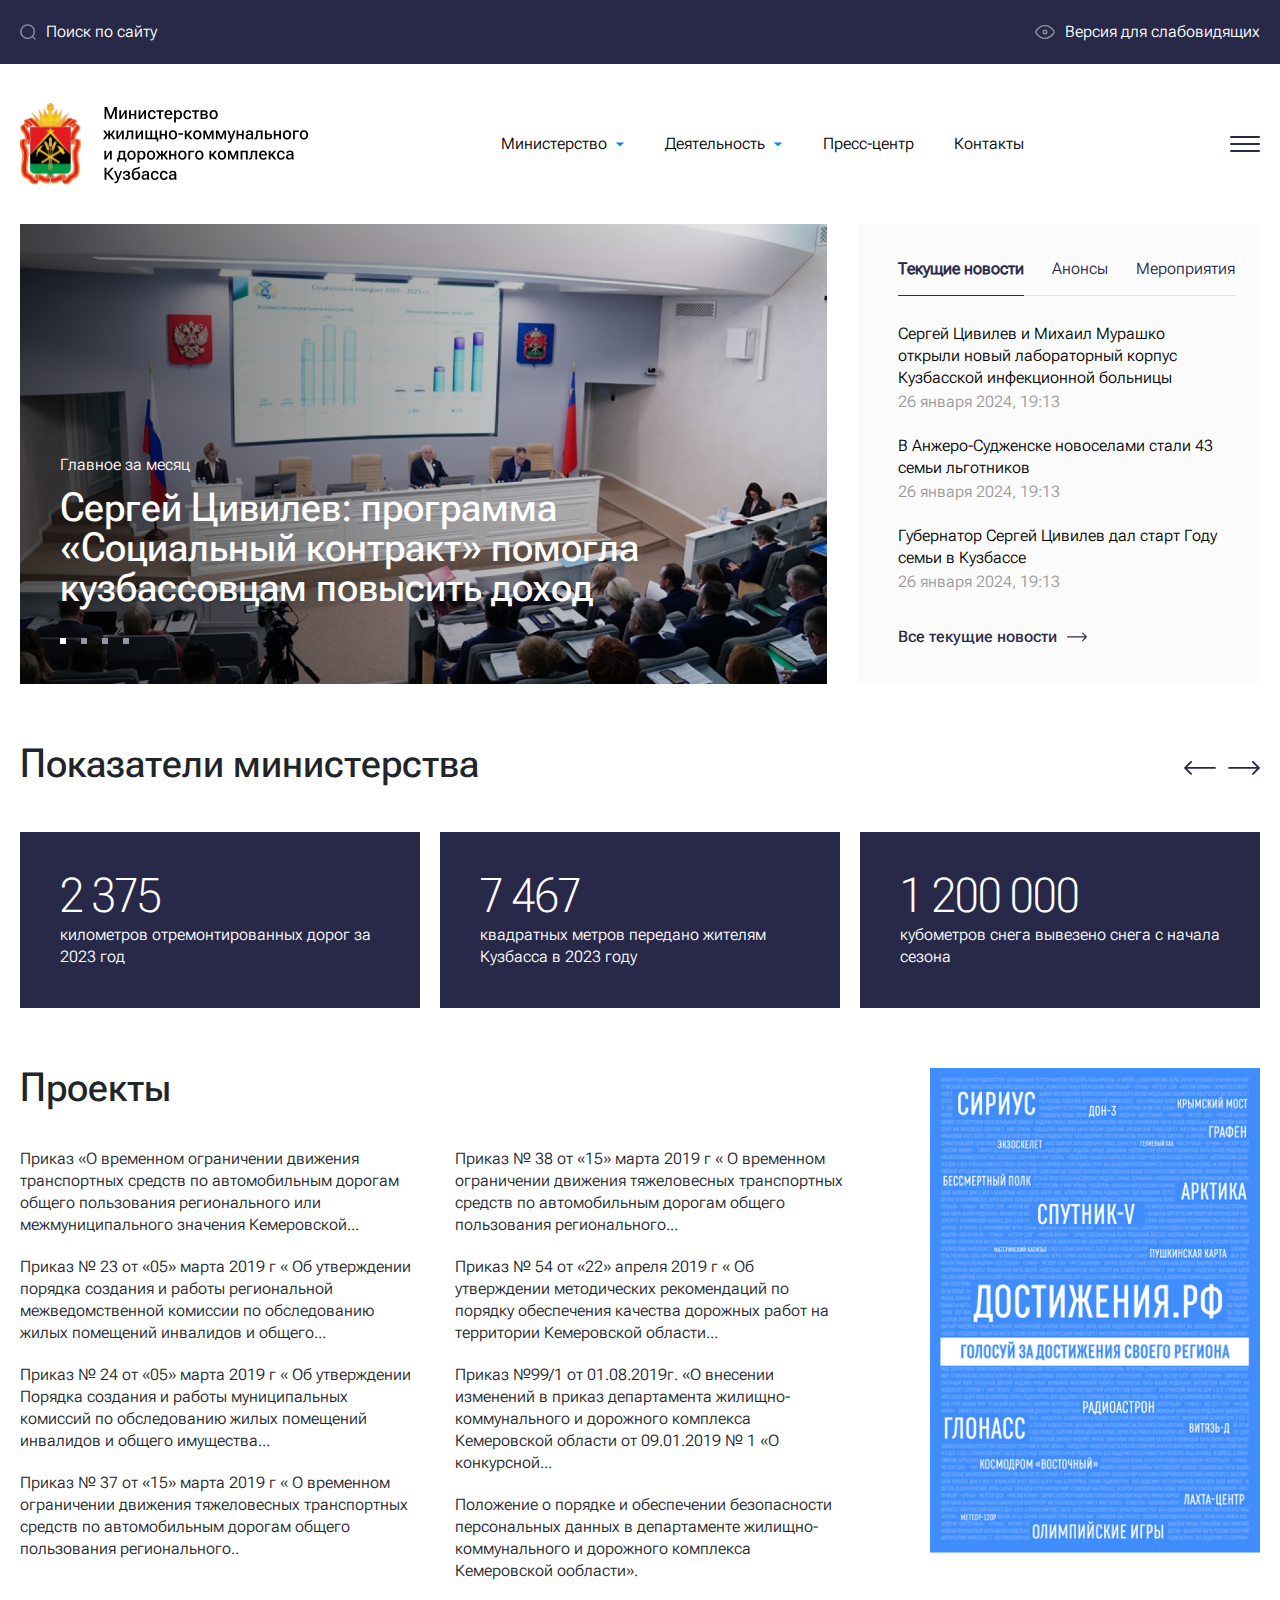
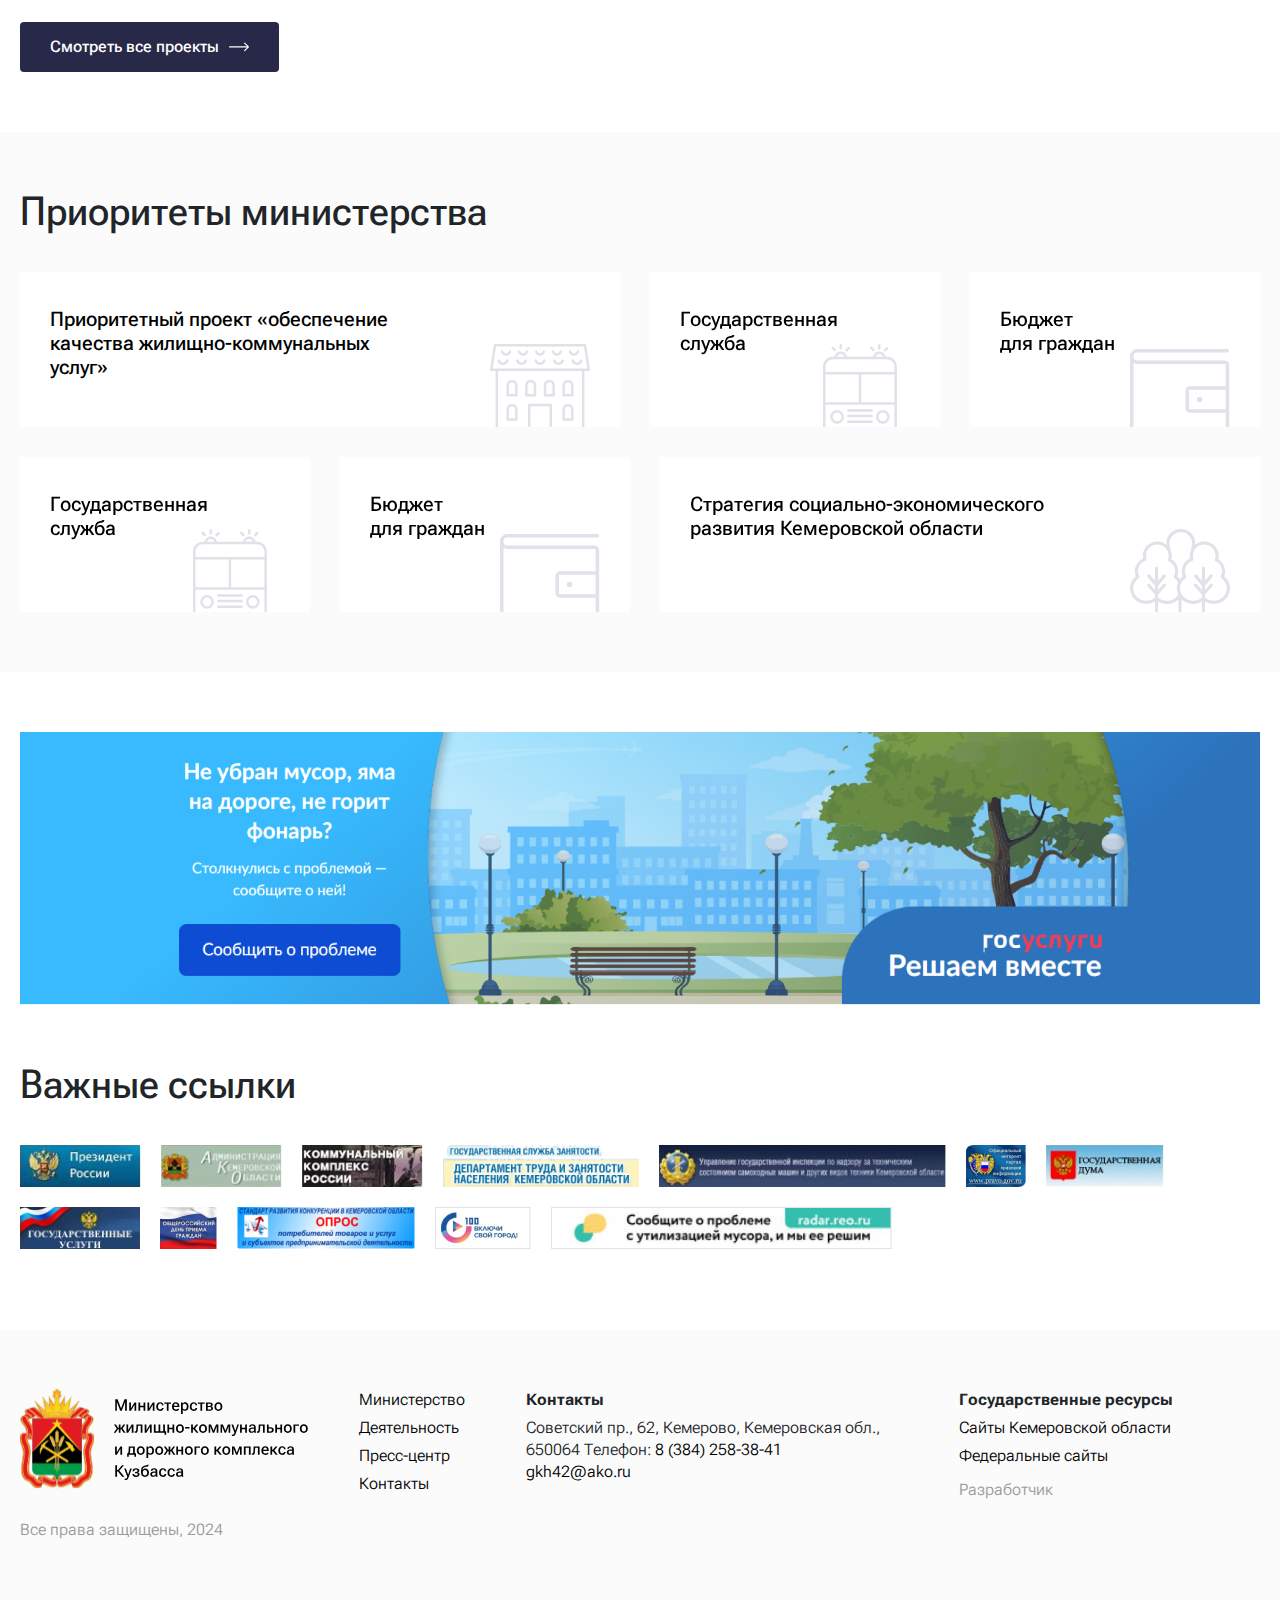
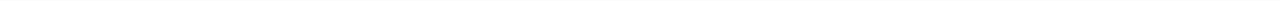
==== commit f954f0f3: "fix: Improvements" ====
--- a/index.html
+++ b/index.html
@@ -57,7 +57,7 @@
 						<ul class="nav__list">
 							<li class="nav__item">
 								<div class="nav__elem">
-									<a href="#" class="nav__link">
+									<a href="#" class="nav__link nav__link--trigger">
 										<span>Министерство</span>
 										<svg>
 											<use xlink:href="img/sprite.svg#icon-caret-select"></use>
@@ -112,7 +112,7 @@
 							</li>
 							<li class="nav__item">
 								<div class="nav__elem">
-									<a href="#" class="nav__link">
+									<a href="#" class="nav__link nav__link--trigger">
 										<span>Деятельность</span>
 										<svg>
 											<use xlink:href="img/sprite.svg#icon-caret-select"></use>
@@ -611,6 +611,95 @@
 		<!-- end of footer -->
 	</div>
 	<!-- end of wrapper -->
+	<!-- menu -->
+	<div class="menu" id="menu">
+		<div class="container">
+			<div class="menu__top">
+				<a href="#" class="menu__btn btn btn--blue">Написать обращение</a>
+			</div>
+			<div class="menu__wrapper">
+				<div class="menu__block">
+					<h3 class="menu__title menu__title--trigger">
+						<span>Министерство</span>
+						<svg>
+							<use xlink:href="img/sprite.svg#icon-caret-select"></use>
+						</svg>
+					</h3>
+					<ul class="menu__list">
+						<li class="menu__item">
+							<a href="#" class="menu__link">Полномочия Министерства</a>
+						</li>
+						<li class="menu__item">
+							<a href="#" class="menu__link">Правовые акты</a>
+						</li>
+						<li class="menu__item">
+							<a href="#" class="menu__link">Подведомственные организации</a>
+						</li>
+						<li class="menu__item">
+							<a href="#" class="menu__link">Структура Министерства</a>
+						</li>
+						<li class="menu__item">
+							<a href="#" class="menu__link">Информационные системы</a>
+						</li>
+						<li class="menu__item">
+							<a href="#" class="menu__link">Государственные органы</a>
+						</li>
+						<li class="menu__item">
+							<a href="#" class="menu__link">Опросы и мероприятия</a>
+						</li>
+						<li class="menu__item">
+							<a href="#" class="menu__link">Публичные слушания и обсуждениях</a>
+						</li>
+					</ul>
+				</div>
+				<div class="menu__block">
+					<h3 class="menu__title menu__title--trigger">
+						<span>Деятельность</span>
+						<svg>
+							<use xlink:href="img/sprite.svg#icon-caret-select"></use>
+						</svg>
+					</h3>
+					<ul class="menu__list">
+						<li class="menu__item">
+							<a href="#" class="menu__link">Полномочия Министерства</a>
+						</li>
+						<li class="menu__item">
+							<a href="#" class="menu__link">Правовые акты</a>
+						</li>
+						<li class="menu__item">
+							<a href="#" class="menu__link">Подведомственные организации</a>
+						</li>
+						<li class="menu__item">
+							<a href="#" class="menu__link">Структура Министерства</a>
+						</li>
+						<li class="menu__item">
+							<a href="#" class="menu__link">Информационные системы</a>
+						</li>
+						<li class="menu__item">
+							<a href="#" class="menu__link">Государственные органы</a>
+						</li>
+						<li class="menu__item">
+							<a href="#" class="menu__link">Опросы и мероприятия</a>
+						</li>
+						<li class="menu__item">
+							<a href="#" class="menu__link">Публичные слушания и обсуждениях</a>
+						</li>
+					</ul>
+				</div>
+				<div class="menu__block">
+					<h3 class="menu__title">
+						<span>Пресс-центр</span>
+					</h3>
+				</div>
+				<div class="menu__block">
+					<h3 class="menu__title">
+						<span>Контакты</span>
+					</h3>
+				</div>
+			</div>
+		</div>
+	</div>
+	<!-- end of menu -->
 	<!-- scripts -->
 	<script src="js/vendor.min.js"></script>
 	<script src="js/app.min.js"></script>
--- a/css/app.min.css
+++ b/css/app.min.css
@@ -1 +1 @@
-body{position:relative;overflow-x:hidden;font-family:"Roboto Flex",sans-serif;font-size:16px;line-height:1.25}ul,ol,li{display:block;padding:0;margin:0;list-style:none}h1,h2,h3,h4,h5,h6{margin:0;font-weight:normal;line-height:1.25}p{margin:0}a{display:inline-block;color:#000;text-decoration:none;-webkit-transition:all .25s ease-in-out;transition:all .25s ease-in-out}a:hover{text-decoration:none;color:#000}a:active{color:#000}input[type=number]{-moz-appearance:textfield}input[type=number]::-webkit-outer-spin-button,input[type=number]::-webkit-inner-spin-button{display:none;-webkit-appearance:none;appearance:none;margin:0}picture{display:block}img{max-width:100%}svg{-webkit-transition:all .25s ease-in-out;transition:all .25s ease-in-out}.container{margin:0 auto;padding:0 20px;max-width:1480px;width:100%}@media screen and (max-width: 767px){.container{padding:0 16px}}.btn{display:-webkit-box;display:-ms-flexbox;display:flex;-webkit-box-align:center;-ms-flex-align:center;align-items:center;-webkit-box-pack:center;-ms-flex-pack:center;justify-content:center;padding:14px 30px;width:-webkit-fit-content;width:-moz-fit-content;width:fit-content;font-size:16px;font-weight:500;line-height:1.375;text-align:center;color:#fff;background:#282848;border:none;border-radius:4px;-webkit-transition:all .25s ease-in-out;transition:all .25s ease-in-out}.btn>svg{min-width:20px;width:20px;height:20px;color:#fff}.btn>*+*{margin-left:10px}.btn:focus{outline:none}.btn:hover{color:#fff}.btn--lg{padding:19px 40px}.btn--blue{background:#0184ff}@media screen and (hover: hover){.btn:hover{background:#1d5deb}.btn--blue:hover{background:#1d5deb}}.input-field__inner{position:relative;z-index:1}.input-field__input,.input-field__textarea{-webkit-appearance:none;-moz-appearance:none;appearance:none;display:block;padding:19px 30px;width:100%;font-size:16px;font-weight:300;line-height:1.375;color:#000;background:#fff;border:1px solid #d5d5d5;border-radius:0;-webkit-transition:all .25s ease-in-out;transition:all .25s ease-in-out}.input-field__input::-webkit-input-placeholder, .input-field__textarea::-webkit-input-placeholder{opacity:0}.input-field__input::-moz-placeholder, .input-field__textarea::-moz-placeholder{opacity:0}.input-field__input:-ms-input-placeholder, .input-field__textarea:-ms-input-placeholder{opacity:0}.input-field__input::-ms-input-placeholder, .input-field__textarea::-ms-input-placeholder{opacity:0}.input-field__input::placeholder,.input-field__textarea::placeholder{opacity:0}.input-field__input:focus,.input-field__textarea:focus{outline:none;border-color:#0184ff}.input-field__input:not(:-moz-placeholder-shown)+label, .input-field__textarea:not(:-moz-placeholder-shown)+label{transform:translateY(-27px) scale(0.75)}.input-field__input:not(:-ms-input-placeholder)+label, .input-field__textarea:not(:-ms-input-placeholder)+label{-ms-transform:translateY(-27px) scale(0.75);transform:translateY(-27px) scale(0.75)}.input-field__input:focus+label,.input-field__input:not(:placeholder-shown)+label,.input-field__textarea:focus+label,.input-field__textarea:not(:placeholder-shown)+label{-webkit-transform:translateY(-27px) scale(0.75);-ms-transform:translateY(-27px) scale(0.75);transform:translateY(-27px) scale(0.75)}@media screen and (hover: hover){.input-field__input:hover,.input-field__textarea:hover{border-color:#0184ff}}@media screen and (max-width: 767px){.input-field__input,.input-field__textarea{padding:9px 19px}.input-field__input:not(:-moz-placeholder-shown)+label, .input-field__textarea:not(:-moz-placeholder-shown)+label{transform:translateY(-16px) scale(0.7)}.input-field__input:not(:-ms-input-placeholder)+label, .input-field__textarea:not(:-ms-input-placeholder)+label{-ms-transform:translateY(-16px) scale(0.7);transform:translateY(-16px) scale(0.7)}.input-field__input:focus+label,.input-field__input:not(:placeholder-shown)+label,.input-field__textarea:focus+label,.input-field__textarea:not(:placeholder-shown)+label{-webkit-transform:translateY(-16px) scale(0.7);-ms-transform:translateY(-16px) scale(0.7);transform:translateY(-16px) scale(0.7)}}.input-field__textarea{overflow:hidden;resize:none;min-height:214px}@media screen and (max-width: 767px){.input-field__textarea{min-height:194px}}.input-field__label{position:absolute;top:19px;left:25px;z-index:1;-webkit-transform-origin:left top;-ms-transform-origin:left top;transform-origin:left top;display:block;overflow:hidden;margin:0;padding:0 5px;max-width:calc(100% - 60px);font-size:16px;font-weight:300;line-height:1.375;white-space:nowrap;text-overflow:ellipsis;color:#999;background:#fff;cursor:text;-webkit-transition:all .25s ease;transition:all .25s ease}.input-field__label span{color:#0184ff}@media screen and (max-width: 767px){.input-field__label{top:9px;left:14px}}.square-checkbox{display:-webkit-box;display:-ms-flexbox;display:flex;-webkit-box-align:center;-ms-flex-align:center;align-items:center;overflow:hidden;cursor:pointer}.square-checkbox__input{display:none}.square-checkbox__input:checked~.square-checkbox__group .square-checkbox__icon{border-color:#0184ff}.square-checkbox__input:checked~.square-checkbox__group .square-checkbox__icon::before{opacity:1}.square-checkbox__input[disabled]~.square-checkbox__group{opacity:.4}.square-checkbox__group{display:-webkit-box;display:-ms-flexbox;display:flex;-webkit-box-align:start;-ms-flex-align:start;align-items:flex-start;margin:0;cursor:pointer}.square-checkbox__icon{position:relative;display:block;overflow:hidden;margin-right:11px;min-width:24px;width:24px;height:24px;border:1px solid #d5d5d5;-webkit-transition:all .25s ease-in-out;transition:all .25s ease-in-out}.square-checkbox__icon::before{content:"";position:absolute;top:50%;left:50%;z-index:1;-webkit-transform:translate(-50%, -50%);-ms-transform:translate(-50%, -50%);transform:translate(-50%, -50%);display:block;min-width:20px;width:20px;height:20px;opacity:0;background-image:url(../img/sprite.svg#icon-check-blue);background-repeat:no-repeat;background-size:cover;background-position:center center;-webkit-transition:opacity .25s ease-in-out;transition:opacity .25s ease-in-out}.square-checkbox__title{display:block;margin:auto 0;font-size:16px;font-weight:300;line-height:1.375;text-align:left;-webkit-transition:all .25s ease-in-out;transition:all .25s ease-in-out}.square-checkbox__title a{display:inline;color:#0184ff}.square-checkbox__title a:hover{color:#0184ff}.default-select .ss-main{width:100%}.default-select .ss-main .ss-single-selected{padding:19px 30px 19px 30px;width:100%;height:100%;font-size:16px;font-weight:300;line-height:1.375;color:#000;background:#fff;border:1px solid #d5d5d5;border-radius:0;-webkit-transition:all .25s ease-in-out;transition:all .25s ease-in-out}@media screen and (hover: hover){.default-select .ss-main .ss-single-selected:hover{border-color:#0184ff}}@media screen and (max-width: 767px){.default-select .ss-main .ss-single-selected{padding:9px 19px}}.default-select .ss-main .ss-single-selected .placeholder .ss-disabled{color:#9595a6}.default-select .ss-main .ss-single-selected .placeholder{display:block;overflow:hidden;max-width:100%;line-height:1.375;white-space:nowrap;text-overflow:ellipsis}.default-select .ss-main .ss-single-selected .ss-arrow{margin:0 0 0 20px}.default-select .ss-main .ss-single-selected .ss-arrow span{padding:0;margin:0;min-width:14px;width:14px;height:14px;background-image:url(../img/sprite.svg#icon-caret-select);background-repeat:no-repeat;background-size:contain;background-position:center center;border:0;-webkit-transform:none;-ms-transform:none;transform:none;-webkit-transition:all .25s ease-in-out;transition:all .25s ease-in-out}.default-select .ss-main .ss-single-selected .ss-arrow span.arrow-up{-webkit-transform:translateY(0) rotate(180deg);-ms-transform:translateY(0) rotate(180deg);transform:translateY(0) rotate(180deg);margin:0}.default-select .ss-main .ss-single-selected .ss-arrow span.arrow-down{-webkit-transform:rotate(0);-ms-transform:rotate(0);transform:rotate(0)}.default-select .ss-main .ss-single-selected.ss-open-below,.default-select .ss-main .ss-single-selected.ss-open-above{border-color:#0184ff;border-radius:0}.default-select .ss-main .ss-single-selected.ss-open-below+*{margin-top:6px}.default-select .ss-main .ss-single-selected.ss-open-above+*{-webkit-transform:scale(1) translateY(-6px);-ms-transform:scale(1) translateY(-6px);transform:scale(1) translateY(-6px);border-radius:0}.default-select .ss-content .ss-search{display:none}.default-select .ss-content{z-index:99 !important;overflow:hidden;margin:0;padding:9.5px 0;min-width:-webkit-min-content;min-width:-moz-min-content;min-width:min-content;width:100%;color:#000;background:#fff;border:1px solid #d5d5d5}@media screen and (max-width: 767px){.default-select .ss-content{padding:4.5px 0}}.default-select .ss-content .ss-list{padding:0;max-height:none}.default-select .ss-content .ss-list .ss-option{padding:9.5px 30px;font-size:16px;font-weight:300;line-height:1.375;color:#000;cursor:pointer;-webkit-transition:all .25s ease-in-out;transition:all .25s ease-in-out}@media screen and (max-width: 767px){.default-select .ss-content .ss-list .ss-option{padding:4.5px 19px}}.default-select .ss-content .ss-list .ss-option.ss-disabled:not(.ss-option-selected){display:none}.default-select .ss-option:first-child.ss-disabled.ss-option-selected{display:none}.default-select .ss-content .ss-list .ss-option.ss-disabled{display:none}.default-select .ss-content .ss-list .ss-option:hover,.default-select .ss-content .ss-list .ss-option.ss-highlighted{color:#0184ff;background:rgba(0,0,0,0)}.default-select .ss-arrow .arrow-down{width:auto;height:auto;background:none}.c-management__title{display:block;margin-top:34px;width:-webkit-fit-content;width:-moz-fit-content;width:fit-content;font-size:20px;font-weight:500;line-height:1.2}@media screen and (max-width: 767px){.c-management__title{margin-top:18px;font-size:18px}}.c-management__help{display:block;width:-webkit-fit-content;width:-moz-fit-content;width:fit-content;font-size:16px;font-weight:300;line-height:1.375}@media screen and (max-width: 767px){.c-management__help{font-size:15px}}.c-management__description{display:block;margin-top:18px;width:-webkit-fit-content;width:-moz-fit-content;width:fit-content;font-size:16px;font-weight:300;line-height:1.375}.c-management__description a{color:#0184ff}.c-management__description a:hover{color:#0184ff}@media screen and (hover: hover){.c-management__description a:hover{color:#0184ff}}@media screen and (max-width: 767px){.c-management__description{margin-top:10px;font-size:15px}}.breadcrumb__list{display:-webkit-box;display:-ms-flexbox;display:flex;-webkit-box-align:center;-ms-flex-align:center;align-items:center;width:-webkit-fit-content;width:-moz-fit-content;width:fit-content}.breadcrumb__item{display:-webkit-box;display:-ms-flexbox;display:flex;-webkit-box-align:center;-ms-flex-align:center;align-items:center}.breadcrumb__item:not(:last-child)::after{content:"";display:block;margin:0 19px;min-width:4px;width:4px;height:4px;background:#d9d9d9}.breadcrumb__item:last-child .breadcrumb__link{pointer-events:none}.breadcrumb__link{display:block;width:-webkit-fit-content;width:-moz-fit-content;width:fit-content;font-size:16px;font-weight:300;line-height:1.375;color:#9595a6}.breadcrumb__link:hover{color:#9595a6}@media screen and (hover: hover){.breadcrumb__link:hover{color:#0184ff}}.header-top{position:relative;z-index:1;padding:21px 0;background:#282848}@media screen and (max-width: 767px){.header-top{padding:14px 0}}.header-top__wrapper{display:-webkit-box;display:-ms-flexbox;display:flex;-webkit-box-align:center;-ms-flex-align:center;align-items:center;-webkit-box-pack:justify;-ms-flex-pack:justify;justify-content:space-between}.header-top__search{position:relative;z-index:1;display:-webkit-box;display:-ms-flexbox;display:flex;-webkit-box-align:center;-ms-flex-align:center;align-items:center;width:-webkit-fit-content;width:-moz-fit-content;width:fit-content}.header-top__search-btn{display:-webkit-box;display:-ms-flexbox;display:flex;-webkit-box-align:center;-ms-flex-align:center;align-items:center;-webkit-box-pack:center;-ms-flex-pack:center;justify-content:center;padding:0;min-width:16px;width:16px;height:16px;font-size:0;background:rgba(0,0,0,0);border:none;border-radius:0;-webkit-transition:all .25s ease-in-out;transition:all .25s ease-in-out}.header-top__search-btn>svg{min-width:16px;width:16px;height:16px;color:#9595a6}.header-top__search-btn:focus{outline:none}.header-top__search-btn+.header-top__search-input,.header-top__search-input+.header-top__search-btn{margin-left:10px}.header-top__search-input{-webkit-appearance:none;-moz-appearance:none;appearance:none;display:block;padding:0;width:-webkit-fit-content;width:-moz-fit-content;width:fit-content;font-size:16px;font-weight:300;line-height:1.375;color:#fff;background:rgba(0,0,0,0);border:none;border-radius:0;-webkit-transition:all .25s ease-in-out;transition:all .25s ease-in-out}.header-top__search-input::-webkit-input-placeholder{color:#fff}.header-top__search-input::-moz-placeholder{color:#fff}.header-top__search-input:-ms-input-placeholder{color:#fff}.header-top__search-input::-ms-input-placeholder{color:#fff}.header-top__search-input::placeholder{color:#fff}.header-top__search-input:focus{outline:none}.header-top__vi{display:-webkit-box;display:-ms-flexbox;display:flex;-webkit-box-align:center;-ms-flex-align:center;align-items:center;padding:0;width:-webkit-fit-content;width:-moz-fit-content;width:fit-content;font-size:16px;font-weight:300;text-align:center;color:#fff;background:rgba(0,0,0,0);border:none;border-radius:0;-webkit-transition:all .25s ease-in-out;transition:all .25s ease-in-out}.header-top__vi>svg{min-width:20px;width:20px;height:20px;color:#9595a6}.header-top__vi>*+*{margin-left:10px}.header-top__vi:focus{outline:none}@media screen and (max-width: 767px){.header-top__vi>span{display:none}.header-top__vi>*+*{margin-left:0}}.header{position:relative;z-index:100;background:#fff}.header--border{border-bottom:1px solid #e1e1ea}.header__wrapper{display:-webkit-box;display:-ms-flexbox;display:flex;-webkit-box-align:center;-ms-flex-align:center;align-items:center;-webkit-box-pack:justify;-ms-flex-pack:justify;justify-content:space-between;min-height:160px}@media screen and (max-width: 767px){.header__wrapper{padding:20px 0;min-height:auto}}.header__logotype{display:block;max-width:289px;width:100%;height:100px}.header__logotype img{display:block;width:100%;height:100%;-o-object-fit:contain;object-fit:contain;-o-object-position:left center;object-position:left center}@media screen and (max-width: 1199px){.header__logotype{max-width:257px;height:73px}}@media screen and (max-width: 1023px){.header__nav{display:none}}@media screen and (max-width: 1199px){.header__btn{display:none}}.nav__list{display:-webkit-box;display:-ms-flexbox;display:flex;-webkit-box-align:center;-ms-flex-align:center;align-items:center;width:-webkit-fit-content;width:-moz-fit-content;width:fit-content}.nav__link{display:-webkit-box;display:-ms-flexbox;display:flex;-webkit-box-align:center;-ms-flex-align:center;align-items:center;padding:70px 20px;width:-webkit-fit-content;width:-moz-fit-content;width:fit-content;font-size:16px;font-weight:300}.nav__link>svg{min-width:10px;width:10px;height:10px;color:#0184ff}.nav__link>*+*{margin-left:8px}@media screen and (hover: hover){.nav__link:hover{color:#0184ff}.nav__link:hover>svg{-webkit-transform:rotate(180deg);-ms-transform:rotate(180deg);transform:rotate(180deg)}.nav__link:hover~.nav__dropdown{visibility:visible;opacity:1;-webkit-transform:scale(1) translateY(0);-ms-transform:scale(1) translateY(0);transform:scale(1) translateY(0);pointer-events:all}}.nav__dropdown{position:absolute;top:100%;right:0;left:0;z-index:100;-webkit-transform:scale(0.99) translateY(-0.7em);-ms-transform:scale(0.99) translateY(-0.7em);transform:scale(0.99) translateY(-0.7em);overflow:hidden;visibility:hidden;opacity:0;-webkit-transform-origin:top;-ms-transform-origin:top;transform-origin:top;-webkit-transition-timing-function:cubic-bezier(0.16, 1, 0.3, 1);transition-timing-function:cubic-bezier(0.16, 1, 0.3, 1);-webkit-transition-duration:500ms;transition-duration:500ms;-webkit-transition-property:opacity,-webkit-transform;transition-property:opacity,-webkit-transform;transition-property:opacity,transform;transition-property:opacity,transform,-webkit-transform;pointer-events:none;will-change:opacity,transform}.nav-submenu{display:block;padding:34px 0 56px;width:100%;background:#fff}.nav-submenu:hover{visibility:visible;opacity:1;-webkit-transform:scale(1) translateY(0);-ms-transform:scale(1) translateY(0);transform:scale(1) translateY(0);pointer-events:all}.nav-submenu__wrapper{display:-webkit-box;display:-ms-flexbox;display:flex;-webkit-box-pack:justify;-ms-flex-pack:justify;justify-content:space-between}.nav-submenu__block{width:calc(50% - 22.5px)}.nav-submenu__block:nth-child(4n),.nav-submenu__block:nth-child(4n-1),.nav-submenu__block:nth-child(4n-2){margin-left:30px}.nav-submenu__title{display:block;width:-webkit-fit-content;width:-moz-fit-content;width:fit-content;font-size:28px;font-weight:500}.nav-submenu__item+.nav-submenu__item{margin-top:14px}.nav-submenu__link{display:block;width:-webkit-fit-content;width:-moz-fit-content;width:fit-content;font-size:16px;font-weight:300}@media screen and (hover: hover){.nav-submenu__link:hover{color:#0184ff}}.hamburger{position:relative;z-index:1;display:block;overflow:hidden;margin-left:15px;padding:0;min-width:30px;width:30px;height:30px;font-size:0;background:rgba(0,0,0,0);border:none;border-radius:0}.hamburger:focus{outline:none}.hamburger.is--active .hamburger__inner{background:#0184ff}.hamburger.is--active .hamburger__inner:first-child{top:14px;-webkit-transform:rotate(45deg);-ms-transform:rotate(45deg);transform:rotate(45deg)}.hamburger.is--active .hamburger__inner:nth-child(2){opacity:0}.hamburger.is--active .hamburger__inner:last-child{top:14px;-webkit-transform:rotate(-45deg);-ms-transform:rotate(-45deg);transform:rotate(-45deg)}@media screen and (hover: hover){.hamburger:hover .hamburger__inner{background:#0184ff}}.hamburger__inner{position:absolute;left:0;z-index:1;display:block;width:100%;height:2px;background:#282848;border-radius:2px;-webkit-transition:all .25s ease-in-out;transition:all .25s ease-in-out}.hamburger__inner:first-child{top:7px}.hamburger__inner:nth-child(2){top:14px}.hamburger__inner:last-child{top:21px}.footer{position:relative;z-index:1;margin-top:80px;padding:60px 0;background:#fbfbfb}@media screen and (max-width: 767px){.footer{margin-top:60px;padding:40px 0}}.footer__wrapper{display:-webkit-box;display:-ms-flexbox;display:flex}@media screen and (max-width: 1023px){.footer__wrapper{-webkit-box-orient:vertical;-webkit-box-direction:normal;-ms-flex-direction:column;flex-direction:column;-webkit-box-align:start;-ms-flex-align:start;align-items:flex-start}}.footer__block{max-width:417px;width:-webkit-fit-content;width:-moz-fit-content;width:fit-content}.footer__block:nth-child(2){margin-left:80px}.footer__block:nth-child(3){margin-left:141px}.footer__block:nth-child(4){margin-left:76px}@media screen and (min-width: 1200px)and (max-width: 1399px){.footer__block{max-width:387px}.footer__block:nth-child(2){margin-left:50px}.footer__block:nth-child(3){margin-left:61px}.footer__block:nth-child(4){margin-left:46px}}@media screen and (min-width: 1024px)and (max-width: 1199px){.footer__block{max-width:357px}.footer__block:nth-child(2){margin-left:30px}.footer__block:nth-child(3){margin-left:41px}.footer__block:nth-child(4){margin-left:26px}}@media screen and (max-width: 1023px){.footer__block{max-width:none}.footer__block:nth-child(2){margin-top:26px;margin-left:0}.footer__block:nth-child(3){margin-top:23px;margin-left:0}.footer__block:nth-child(4){margin-top:28px;margin-left:0}}.footer__logotype{display:block;overflow:hidden;max-width:289px;width:100%}.footer__logotype img{display:block;width:100%;height:100%;-o-object-fit:contain;object-fit:contain;-o-object-position:left center;object-position:left center}@media screen and (max-width: 767px){.footer__logotype{max-width:257px;height:73px}}.footer__title{display:block;margin-bottom:6px;width:-webkit-fit-content;width:-moz-fit-content;width:fit-content;font-size:16px;font-weight:bold;line-height:1.375}.footer__description{display:block;width:-webkit-fit-content;width:-moz-fit-content;width:fit-content;font-size:16px;font-weight:300;line-height:1.375}@media screen and (hover: hover){.footer__description a:hover{color:#0184ff}}.footer__copyright{display:block;margin-top:30px;width:-webkit-fit-content;width:-moz-fit-content;width:fit-content;font-size:16px;font-weight:300;line-height:1.375;color:#999}@media screen and (hover: hover){.footer__copyright a:hover{color:#0184ff}}@media screen and (min-width: 1024px){.footer__copyright--mobile{display:none}}@media screen and (max-width: 1023px){.footer__copyright{margin-top:21px}.footer__copyright--desktop{display:none}}.footer__copyright+.footer__copyright{margin-top:12px}@media screen and (max-width: 1023px){.footer__list--wrap{display:-webkit-box;display:-ms-flexbox;display:flex;-ms-flex-wrap:wrap;flex-wrap:wrap}.footer__list--wrap .footer__list-item+.footer__list-item{margin-top:0}.footer__list--wrap .footer__list-item{width:calc(50% - 6px)}.footer__list--wrap .footer__list-item:nth-child(2n){margin-left:12px}.footer__list--wrap .footer__list-item:nth-child(n+3){margin-top:12px}}.footer__list-item+.footer__list-item{margin-top:6px}.footer__link{display:block;width:-webkit-fit-content;width:-moz-fit-content;width:fit-content;font-size:16px;font-weight:300;line-height:1.375}@media screen and (hover: hover){.footer__link:hover{color:#0184ff}}.scroll-disabled{overflow:hidden}.swiper{-webkit-transition:opacity .15s ease;transition:opacity .15s ease}@media screen and (min-width: 768px){.swiper:not(.swiper-only-mobile):not(.swiper-initialized){opacity:0}.swiper:not(.swiper-only-mobile).swiper-initialized{opacity:1}}@media screen and (max-width: 767px){.swiper:not(.swiper-only-desktop):not(.swiper-initialized){opacity:0}.swiper:not(.swiper-only-desktop).swiper-initialized{opacity:1}}.swiper-controls{display:-webkit-box;display:-ms-flexbox;display:flex;-webkit-box-align:center;-ms-flex-align:center;align-items:center;width:-webkit-fit-content;width:-moz-fit-content;width:fit-content}.swiper-button-prev,.swiper-button-next{display:-webkit-box;display:-ms-flexbox;display:flex;-webkit-box-align:center;-ms-flex-align:center;align-items:center;-webkit-box-pack:center;-ms-flex-pack:center;justify-content:center;padding:0;min-width:32px;width:32px;height:48px;font-size:0;background:rgba(0,0,0,0);border:none;border-radius:0;-webkit-transition:all .25s ease-in-out;transition:all .25s ease-in-out}.swiper-button-prev:focus,.swiper-button-next:focus{outline:none}@media screen and (hover: hover){.swiper-button-prev:hover .swiper-button-icon,.swiper-button-next:hover .swiper-button-icon{color:#0184ff}}.swiper-button-prev+.swiper-button-next{margin-left:12px}.swiper-button-disabled{pointer-events:none}.swiper-button-disabled .swiper-button-icon{color:#9595a6}.swiper-button-icon{min-width:32px;width:32px;height:32px;height:14px;color:#282848}.swiper-pagination{display:-webkit-box;display:-ms-flexbox;display:flex;-webkit-box-align:center;-ms-flex-align:center;align-items:center;margin:30px 0 0;width:-webkit-fit-content;width:-moz-fit-content;width:fit-content}.swiper-pagination-bullet{display:block;min-width:6px;width:6px;height:6px;background:#e1e1ea;-webkit-transition:all .25s ease-in-out;transition:all .25s ease-in-out}@media screen and (hover: hover){.swiper-pagination-bullet:hover{background:#0184ff}}.swiper-pagination-bullet+.swiper-pagination-bullet{margin-left:15px}.swiper-pagination-bullet-active{background:#282848}@media screen and (hover: hover){.swiper-pagination-bullet-active:hover{background:#282848}}.wrapper{display:-webkit-box;display:-ms-flexbox;display:flex;-webkit-box-orient:vertical;-webkit-box-direction:normal;-ms-flex-direction:column;flex-direction:column;min-height:100vh}.wrapper__content{-webkit-box-flex:1;-ms-flex:1 1 100%;flex:1 1 100%}.section-indent-top{margin-top:36px}@media screen and (max-width: 767px){.section-indent-top{margin-top:30px}}.section-indent{margin-top:60px}@media screen and (max-width: 767px){.section-indent{margin-top:35px}}.section-top{margin-bottom:30px;max-width:1110px}.section-top__breadcrumb{margin-bottom:18px}@media screen and (max-width: 767px){.section-top__breadcrumb{display:none}}.section-top__heading{font-size:40px;font-weight:500;line-height:1}@media screen and (max-width: 767px){.section-top__heading{font-size:32px}}.section-top__description{display:block;margin-top:19px;font-size:16px;font-weight:300;line-height:1.3}@media screen and (max-width: 767px){.section-top__description{font-size:18px;line-height:1.2}}.section-top__help{display:block;margin-top:24px;width:-webkit-fit-content;width:-moz-fit-content;width:fit-content;font-size:16px;font-weight:300;line-height:1.375;color:#999}@media screen and (max-width: 767px){.section-top__help{margin-top:20px;font-size:15px}}.section-heading{display:-webkit-box;display:-ms-flexbox;display:flex;-webkit-box-align:start;-ms-flex-align:start;align-items:flex-start;-webkit-box-pack:justify;-ms-flex-pack:justify;justify-content:space-between;margin-bottom:40px}@media screen and (max-width: 767px){.section-heading{-webkit-box-orient:vertical;-webkit-box-direction:normal;-ms-flex-direction:column;flex-direction:column;margin-bottom:22px}}.section-heading__title{font-size:40px;font-weight:500;line-height:1}@media screen and (max-width: 767px){.section-heading__title{font-size:32px}}@media screen and (max-width: 1023px){.section-heading__controls{display:none}}.section-inner__section-top{margin-bottom:18px}@media screen and (max-width: 1023px){.section-inner__section-top{display:none}}.section-inner__wrap{display:-webkit-box;display:-ms-flexbox;display:flex;-webkit-box-pack:justify;-ms-flex-pack:justify;justify-content:space-between}@media screen and (max-width: 1023px){.section-inner__wrap{-webkit-box-orient:vertical;-webkit-box-direction:normal;-ms-flex-direction:column;flex-direction:column}}.section-inner__left{margin-right:40px;max-width:330px;width:100%}@media screen and (max-width: 1023px){.section-inner__left{margin-right:0;margin-bottom:25px;max-width:none}}.section-inner__right{max-width:calc(100% - 330px - 40px);width:100%}@media screen and (max-width: 1023px){.section-inner__right{max-width:none}}@media screen and (min-width: 1024px){.section-inner__nav{position:sticky;top:20px;z-index:1}}@media screen and (max-width: 1023px){.section-nav.is--open .section-nav__trigger>svg{-webkit-transform:rotate(180deg);-ms-transform:rotate(180deg);transform:rotate(180deg)}}.section-nav__trigger{display:-webkit-box;display:-ms-flexbox;display:flex;-webkit-box-align:center;-ms-flex-align:center;align-items:center;-webkit-box-pack:justify;-ms-flex-pack:justify;justify-content:space-between;padding:20px;width:100%;font-size:16px;font-weight:500;line-height:1.375;color:#000;background:#fbfbfb;border:none;border-radius:0;-webkit-transition:all .25s ease-in-out;transition:all .25s ease-in-out}.section-nav__trigger>svg{min-width:10px;width:10px;height:10px;color:#0184ff}.section-nav__trigger>*+*{margin-left:8px}.section-nav__trigger:focus{outline:none}@media screen and (min-width: 1024px){.section-nav__trigger{display:none}}.section-nav__wrapper{padding:20px 40px;background:#fbfbfb}@media screen and (min-width: 1024px){.section-nav__wrapper{display:block !important}}@media screen and (max-width: 1023px){.section-nav__wrapper{display:none;padding:0 20px 20px}}.section-nav__list{width:100%}.section-nav__sublist{display:none;padding-left:15px;padding-bottom:20px;margin-right:-20px}.section-nav__item+.section-nav__item{border-top:1px solid #e1e1ea}.section-nav__subitem.is--active>.section-nav__link{font-weight:500}.section-nav__subitem+.section-nav__subitem{margin-top:6px}.section-nav__elem>.section-nav__link{padding:16px 0}.section-nav__elem.is--active>.section-nav__link{font-weight:500}.section-nav__elem.is--open>.section-nav__link>svg{-webkit-transform:rotate(180deg);-ms-transform:rotate(180deg);transform:rotate(180deg)}.section-nav__link{display:-webkit-box;display:-ms-flexbox;display:flex;-webkit-box-align:center;-ms-flex-align:center;align-items:center;width:100%;font-size:16px;font-weight:300;line-height:1.375}.section-nav__link>svg{min-width:10px;width:10px;height:10px;color:#0184ff}.section-nav__link>*+*{margin-left:8px}@media screen and (hover: hover){.section-nav__link:hover{color:#0184ff}}.content{font-size:16px;font-weight:300;line-height:1.375}.content>*:not(:last-child){margin-bottom:26px}@media screen and (max-width: 767px){.content>*:not(:last-child){margin-bottom:20px}}.content h1:not([class]),.content h2:not([class]),.content h3:not([class]),.content h4:not([class]),.content h5:not([class]),.content h6:not([class]){font-weight:500}.content h1:not([class]):not(:first-child),.content h2:not([class]):not(:first-child),.content h3:not([class]):not(:first-child),.content h4:not([class]):not(:first-child),.content h5:not([class]):not(:first-child),.content h6:not([class]):not(:first-child){margin-top:36px}.content h1:not([class]){font-size:40px;line-height:1}@media screen and (max-width: 767px){.content h1:not([class]){font-size:32px}}.content h2:not([class]){font-size:28px;line-height:1}@media screen and (max-width: 767px){.content h2:not([class]){font-size:24px}}.content h3:not([class]){font-size:24px;line-height:1.2}@media screen and (max-width: 767px){.content h3:not([class]){font-size:18px}}.content h4:not([class]){font-size:20px}@media screen and (max-width: 767px){.content h4:not([class]){font-size:16px}}.content h5:not([class]){font-size:18px}@media screen and (max-width: 767px){.content h5:not([class]){font-size:16px}}.content h6:not([class]){font-size:16px}@media screen and (max-width: 767px){.content h6:not([class]){font-size:14px}}.content b,.content strong{font-weight:500}.content a{color:#0184ff}.content a:hover{color:#0184ff}@media screen and (hover: hover){.content a:hover{color:#1d5deb}}.content ul:not([class]){display:block}.content ul:not([class]) li{position:relative;z-index:1;margin:0;padding-left:25px;font-size:16px;font-weight:300;line-height:1.375}.content ul:not([class]) li::before{content:"";position:absolute;top:8px;left:0;z-index:1;display:block;min-width:6px;width:6px;height:6px;background:#0184ff}.content ul:not([class]) li+li{margin-top:10px}.content ul:not([class]) ul{margin-left:25px}.content ol:not([class]){display:block;counter-reset:list-counter}.content ol:not([class]) li{position:relative;z-index:1;margin:0;padding-top:4px;padding-left:48px;font-size:16px;font-weight:300;line-height:1.375}.content ol:not([class]) li::before{content:"";counter-increment:list-counter;content:counter(list-counter);position:absolute;top:0;left:0;z-index:1;display:-webkit-box;display:-ms-flexbox;display:flex;-webkit-box-align:center;-ms-flex-align:center;align-items:center;-webkit-box-pack:center;-ms-flex-pack:center;justify-content:center;min-width:30px;width:30px;height:30px;text-align:center;color:#fff;background:#0184ff}.content ol:not([class]) li+li{margin-top:10px}.content ol:not([class]) ul{margin-left:25px}.content-blocks{display:-webkit-box;display:-ms-flexbox;display:flex;-webkit-box-pack:justify;-ms-flex-pack:justify;justify-content:space-between}@media screen and (max-width: 1023px){.content-blocks{-webkit-box-orient:vertical;-webkit-box-direction:normal;-ms-flex-direction:column;flex-direction:column}}@media screen and (min-width: 1024px){.content-blocks--first-wide .content-blocks__item:first-child{width:calc(75% - 20px)}.content-blocks--first-wide .content-blocks__item:last-child{margin-left:40px;width:calc(25% - 20px)}}@media screen and (min-width: 1024px){.content-blocks__item{width:calc(50% - 20px)}.content-blocks__item:nth-child(2n){margin-left:40px}}@media screen and (max-width: 1023px){.content-blocks__item{width:100%}.content-blocks__item:nth-child(n+2){margin-top:20px}.content-blocks__item picture img{display:block;width:100%}}@media screen and (min-width: 768px)and (max-width: 1023px){.content-blocks__item picture{margin:0 -20px;width:calc(100% + 40px)}}@media screen and (max-width: 767px){.content-blocks__item picture{margin:0 -16px;width:calc(100% + 32px)}}.content-quote{position:relative;z-index:1;display:block;padding:54px 122px 60px;width:100%;color:#fff;background:#282848}.content-quote::before{content:"";position:absolute;top:60px;left:60px;z-index:1;display:block;width:24px;height:24px;background-image:url(../img/sprite.svg#icon-quote);background-repeat:no-repeat;background-size:cover;background-position:center center}@media screen and (min-width: 768px)and (max-width: 1023px){.content-quote{margin:0 -20px;padding:54px 62px 60px 80px;width:calc(100% + 40px)}.content-quote::before{left:30px}}@media screen and (max-width: 767px){.content-quote{margin:0 -16px;padding:34px 16px 36px 58px;width:calc(100% + 32px)}.content-quote::before{top:40px;left:16px}}.content-quote__title{display:block;margin:0;width:-webkit-fit-content;width:-moz-fit-content;width:fit-content;font-size:20px;font-weight:bold;font-style:italic;line-height:1.2}@media screen and (max-width: 767px){.content-quote__title{font-size:18px}}.content-quote__author{display:block;margin-top:25px;width:-webkit-fit-content;width:-moz-fit-content;width:fit-content;font-size:16px;font-weight:300;line-height:1.375;color:#9595a6}@media screen and (max-width: 767px){.content-quote__author{margin-top:14px;font-size:15px}}.main__wrap{display:-webkit-box;display:-ms-flexbox;display:flex;-webkit-box-pack:justify;-ms-flex-pack:justify;justify-content:space-between}@media screen and (max-width: 1023px){.main__wrap{-webkit-box-orient:vertical;-webkit-box-direction:normal;-ms-flex-direction:column;flex-direction:column}}.main__left{max-width:calc(100% - 452px - 41px);width:100%}@media screen and (min-width: 1200px)and (max-width: 1399px){.main__left{max-width:calc(100% - 402px - 31px)}}@media screen and (max-width: 1023px){.main__left{max-width:none}}.main__right{margin-left:41px;max-width:452px;min-width:452px}@media screen and (min-width: 1200px)and (max-width: 1399px){.main__right{margin-left:31px;max-width:402px;min-width:402px}}@media screen and (max-width: 1023px){.main__right{margin-top:51px;margin-left:0;max-width:none;min-width:auto;width:100%}}@media screen and (max-width: 767px){.main__slider .swiper{margin:0 -16px}}.main__slider .swiper-pagination{position:absolute;left:40px;bottom:40px;z-index:1}@media screen and (max-width: 767px){.main__slider .swiper-pagination{left:16px}}.main__slider .swiper-pagination-bullet{background:#9595a6}.main__slider .swiper-pagination-bullet-active{background:#fff}.main__slide{position:relative;z-index:1;display:-webkit-box;display:-ms-flexbox;display:flex;-webkit-box-orient:vertical;-webkit-box-direction:normal;-ms-flex-direction:column;flex-direction:column;-webkit-box-pack:end;-ms-flex-pack:end;justify-content:flex-end;padding:76px 40px;min-height:460px;color:#fff;background-color:#fbfbfb;background-repeat:no-repeat;background-size:cover;background-position:center center}.main__slide::before{content:"";position:absolute;top:0;right:0;bottom:0;left:0;z-index:-1;display:block;width:100%;height:100%;opacity:.75;background:-webkit-gradient(linear, left top, right top, from(rgba(0, 0, 0, 0.8)), to(rgba(0, 0, 0, 0)));background:linear-gradient(to right, rgba(0, 0, 0, 0.8), rgba(0, 0, 0, 0));pointer-events:none}@media screen and (max-width: 767px){.main__slide{padding:67px 16px}.main__slide::before{opacity:1}}.main__help{display:block;width:-webkit-fit-content;width:-moz-fit-content;width:fit-content;font-size:16px;font-weight:300;line-height:1.375}@media screen and (max-width: 767px){.main__help{font-size:15px}}.main__help+.main__title,.main__title+.main__help{margin-top:12px}.main__title{display:block;max-width:752px;width:-webkit-fit-content;width:-moz-fit-content;width:fit-content;font-size:40px;font-weight:500;line-height:1}@media screen and (max-width: 767px){.main__title{font-size:32px}}.main__news{padding:34px 40px 36px;height:100%;background:#fbfbfb}@media screen and (max-width: 1023px){.main__news{padding:0;height:auto;background:rgba(0,0,0,0)}}.short-news__wrap{display:-webkit-box;display:-ms-flexbox;display:flex;-webkit-box-orient:vertical;-webkit-box-direction:normal;-ms-flex-direction:column;flex-direction:column;-webkit-box-pack:justify;-ms-flex-pack:justify;justify-content:space-between;height:100%}.short-news__list{position:relative;z-index:1;display:-webkit-box;display:-ms-flexbox;display:flex;margin:0 -40px -3px;padding:0 40px 30px;overflow-x:auto;overflow-y:hidden;max-width:calc(100% + 80px);-webkit-clip-path:inset(0 0 30px 0);clip-path:inset(0 0 30px 0)}@media screen and (max-width: 767px){.short-news__list{margin:0 -16px -3px;padding:0 16px 30px}}.short-news__list-item{position:relative;z-index:1}.short-news__list-item::before{content:"";position:absolute;bottom:0;left:0;z-index:-1;display:block;width:100%;height:1px;background:#e1e1ea}.short-news__list-item.is--active .short-news__tab{-webkit-text-stroke:.8px;border-color:#282848}.short-news__list-item+.short-news__list-item{margin-left:28px}.short-news__list-item+.short-news__list-item::before{left:-28px;width:calc(100% + 28px)}.short-news__tab{display:block;padding:0 0 15px 0;width:-webkit-fit-content;width:-moz-fit-content;width:fit-content;font-size:16px;font-weight:300;line-height:1.375;text-align:center;white-space:nowrap;color:#282848;background:rgba(0,0,0,0);border:none;border-bottom:1px solid rgba(0,0,0,0);border-radius:0;-webkit-transition:all .25s ease-in-out;transition:all .25s ease-in-out}.short-news__tab:focus{outline:none}.short-news__wrapper{display:none}.short-news__wrapper.is--active{display:block}@media screen and (hover: hover){.short-news__item[href]:hover .short-news__title{color:#0184ff}}.short-news__item+.short-news__item{margin-top:20px}@media screen and (max-width: 767px){.short-news__item+.short-news__item{margin-top:15px}}.short-news__title{display:block;width:-webkit-fit-content;width:-moz-fit-content;width:fit-content;font-size:16px;font-weight:300;line-height:1.375;-webkit-transition:all .25s ease-in-out;transition:all .25s ease-in-out}@media screen and (hover: hover){.short-news__title[href]:hover{color:#0184ff}}.short-news__help{display:block;width:-webkit-fit-content;width:-moz-fit-content;width:fit-content;font-size:16px;font-weight:300;line-height:1.625;color:#999}.short-news__link{display:-webkit-box;display:-ms-flexbox;display:flex;-webkit-box-align:center;-ms-flex-align:center;align-items:center;margin-top:25px;width:-webkit-fit-content;width:-moz-fit-content;width:fit-content;font-size:16px;font-weight:500;line-height:1.375;text-align:center;color:#282848;background:rgba(0,0,0,0);border:none;border-radius:0;-webkit-transition:all .25s ease-in-out;transition:all .25s ease-in-out}.short-news__link svg{min-width:20px;width:20px;height:20px;color:#282848}.short-news__link>*+*{margin-left:10px}.short-news__link:hover{color:#282848}@media screen and (hover: hover){.short-news__link:hover{color:#0184ff}.short-news__link:hover>svg{color:#0184ff}}@media screen and (max-width: 767px){.short-news__link{margin-top:22px}}.indicators__slider-wrapper .swiper-slide{height:auto}@media screen and (min-width: 1024px){.indicators__slider-wrapper .swiper-pagination{display:none}}.indicators__item{height:100%}.indicators-card{display:block;overflow:hidden;padding:40px 30px 40px 40px;color:#fff;background:#282848}.indicators-card__value{display:block;width:-webkit-fit-content;width:-moz-fit-content;width:fit-content;font-size:48px;font-weight:300;line-height:1}.indicators-card__description{display:block;margin-top:4px;width:-webkit-fit-content;width:-moz-fit-content;width:fit-content;font-size:16px;font-weight:300;line-height:1.375}@media screen and (max-width: 767px){.indicators-card__description{margin-top:6px;font-size:15px}}.projects__wrap{display:-webkit-box;display:-ms-flexbox;display:flex;-webkit-box-pack:justify;-ms-flex-pack:justify;justify-content:space-between}@media screen and (max-width: 1199px){.projects__wrap{-webkit-box-orient:vertical;-webkit-box-direction:normal;-ms-flex-direction:column;flex-direction:column}}.projects__left{max-width:calc(100% - 330px - 82px);width:100%}@media screen and (max-width: 1199px){.projects__left{max-width:none}}.projects__right{margin-left:82px;max-width:330px;min-width:330px}@media screen and (max-width: 1199px){.projects__right{margin-top:40px;margin-left:0}}@media screen and (max-width: 575px){.projects__right{max-width:none;min-width:auto;width:100%}}.projects__wrapper{display:-webkit-box;display:-ms-flexbox;display:flex;-webkit-box-pack:justify;-ms-flex-pack:justify;justify-content:space-between}@media screen and (max-width: 767px){.projects__wrapper{-webkit-box-orient:vertical;-webkit-box-direction:normal;-ms-flex-direction:column;flex-direction:column}}@media screen and (min-width: 768px){.projects__column{width:calc(50% - 21px)}.projects__column:nth-child(2n){margin-left:42px}}@media screen and (max-width: 767px){.projects__column{width:100%}.projects__column:nth-child(n+2){display:none}}.projects__description{display:block;font-size:16px;font-weight:300;line-height:1.375}.projects__description+.projects__description{margin-top:20px}@media screen and (max-width: 767px){.projects__description+.projects__description{margin-top:10px}}.projects__btn{margin-top:40px}@media screen and (max-width: 767px){.projects__btn{margin-top:26px}}.projects__banner{position:relative;z-index:1;display:block;width:100%}.projects__banner::before{content:"";display:block;padding-top:147%}.projects__banner img{position:absolute;top:0;right:0;bottom:0;left:0;z-index:1;display:block;width:100%;height:100%;-o-object-fit:cover;object-fit:cover}@media screen and (hover: hover){.projects__banner[href]:hover{-webkit-box-shadow:0 12px 16px rgba(51,51,51,.16);box-shadow:0 12px 16px rgba(51,51,51,.16)}}.priorities{padding:60px 0;background:#fbfbfb}@media screen and (max-width: 767px){.priorities{padding:40px 0}}@media screen and (min-width: 1200px){.priorities__slider .swiper{opacity:1 !important}}@media screen and (min-width: 1400px){.priorities__slider .swiper-wrapper{grid-gap:40px}}@media screen and (min-width: 1200px)and (max-width: 1399px){.priorities__slider .swiper-wrapper{grid-gap:30px}}@media screen and (min-width: 1200px){.priorities__slider .swiper-wrapper{-ms-flex-wrap:wrap;flex-wrap:wrap}}@media screen and (min-width: 1400px){.priorities__slider .swiper-slide:nth-child(5n+1){width:calc(50% - 26.6666666667px)}.priorities__slider .swiper-slide:nth-child(3n+2),.priorities__slider .swiper-slide:nth-child(5n+4),.priorities__slider .swiper-slide:nth-child(7n+3){width:calc(25% - 26.6666666667px)}}@media screen and (min-width: 1200px)and (max-width: 1399px){.priorities__slider .swiper-slide:nth-child(5n+1){width:calc(50% - 20px)}.priorities__slider .swiper-slide:nth-child(3n+2),.priorities__slider .swiper-slide:nth-child(5n+4),.priorities__slider .swiper-slide:nth-child(7n+3){width:calc(25% - 20px)}}@media screen and (max-width: 1199px){.priorities__slider .swiper-slide{height:auto}}@media screen and (min-width: 1200px){.priorities__slider .swiper-pagination{display:none}}@media screen and (max-width: 1199px){.priorities__item{height:100%}}.priorities-card{position:relative;z-index:1;display:block;overflow:hidden;padding:35px 140px 35px 40px;min-height:155px;background:#fff;-webkit-transition:all .25s ease-in-out;transition:all .25s ease-in-out}@media screen and (hover: hover){.priorities-card[href]:hover{-webkit-box-shadow:0 12px 16px rgba(51,51,51,.16);box-shadow:0 12px 16px rgba(51,51,51,.16)}}@media screen and (min-width: 1200px)and (max-width: 1399px){.priorities-card{padding:35px 140px 35px 30px}}@media screen and (max-width: 767px){.priorities-card{min-height:160px;padding:25px 20px 65px 30px}}.priorities-card__title{display:block;max-width:370px;font-size:20px;font-weight:500;line-height:1.2}@media screen and (max-width: 767px){.priorities-card__title{font-size:18px}}.priorities-card__img{position:absolute;right:40px;bottom:-17px;z-index:1;display:block;min-width:100px;width:100px;height:100px}.priorities-card__img img{display:block;width:100%;height:100%;-o-object-fit:contain;object-fit:contain}@media screen and (min-width: 1200px)and (max-width: 1399px){.priorities-card__img{right:30px}}@media screen and (max-width: 767px){.priorities-card__img{right:30px;bottom:-12px;min-width:80px;width:80px;height:80px}}.banner-wide__link{display:block;width:100%}.banner-wide__img{position:relative;z-index:1;display:block;width:100%}.banner-wide__img::before{content:"";display:block;padding-top:22%}.banner-wide__img img{position:absolute;top:0;right:0;bottom:0;left:0;z-index:1;display:block;width:100%;height:100%;-o-object-fit:cover;object-fit:cover}@media screen and (max-width: 767px){.banner-wide__img::before{padding-top:108%}}.important-links__wrapper{display:-webkit-box;display:-ms-flexbox;display:flex;-ms-flex-wrap:wrap;flex-wrap:wrap;margin-right:-20px;margin-bottom:-20px}@media screen and (max-width: 767px){.important-links__wrapper{margin-right:-10px;margin-bottom:-10px}}.important-links__link{display:block;margin-right:20px;margin-bottom:20px;width:-webkit-fit-content;width:-moz-fit-content;width:fit-content;height:42px}.important-links__link img{display:block;max-height:42px;width:-webkit-fit-content;width:-moz-fit-content;width:fit-content;height:100%;-o-object-fit:contain;object-fit:contain}@media screen and (max-width: 767px){.important-links__link{margin-right:10px;margin-bottom:10px}}.management__wrap+.management__wrap{margin-top:50px}.management__wrapper{display:-webkit-box;display:-ms-flexbox;display:flex;-ms-flex-wrap:wrap;flex-wrap:wrap}@media screen and (min-width: 1400px){.management__item{width:calc(33.333333333% - 26.6666666667px)}.management__item:nth-child(3n),.management__item:nth-child(3n-1){margin-left:40px}.management__item:nth-child(n+4){margin-top:40px}}@media screen and (min-width: 768px)and (max-width: 1399px){.management__item{width:calc(50% - 20px)}.management__item:nth-child(2n){margin-left:40px}.management__item:nth-child(n+3){margin-top:40px}}@media screen and (max-width: 767px){.management__item{width:100%}.management__item:nth-child(n+2){margin-top:30px}}.management-card__img{position:relative;z-index:1;display:block;overflow:hidden;width:100%}.management-card__img::before{content:"";display:block;padding-top:100%}.management-card__img img{position:absolute;top:0;right:0;bottom:0;left:0;z-index:1;display:block;width:100%;height:100%;-o-object-fit:cover;object-fit:cover}.management-card__img+.management-card__body{margin-top:26px}@media screen and (max-width: 767px){.management-card__img+.management-card__body{margin-top:16px}}.management-card__title{display:block;width:-webkit-fit-content;width:-moz-fit-content;width:fit-content;font-size:20px;font-weight:500;line-height:1.2}@media screen and (hover: hover){.management-card__title:hover{color:#0184ff}}@media screen and (max-width: 767px){.management-card__title{font-size:18px}}.management-card__elem{display:block;width:-webkit-fit-content;width:-moz-fit-content;width:fit-content;font-size:16px;font-weight:300;line-height:1.375}@media screen and (max-width: 767px){.management-card__elem{font-size:15px}}.management-card__description{display:block;margin-top:18px;width:-webkit-fit-content;width:-moz-fit-content;width:fit-content;font-size:16px;font-weight:300;line-height:1.375}.management-card__description a{color:#0184ff}.management-card__description a:hover{color:#0184ff}@media screen and (max-width: 767px){.management-card__description{margin-top:12px;font-size:15px}}.organizations__wrapper{display:-webkit-box;display:-ms-flexbox;display:flex;-ms-flex-wrap:wrap;flex-wrap:wrap}@media screen and (min-width: 1400px){.organizations__item{width:calc(33.333333333% - 26.6666666667px)}.organizations__item:nth-child(3n),.organizations__item:nth-child(3n-1){margin-left:40px}.organizations__item:nth-child(n+4){margin-top:40px}}@media screen and (min-width: 768px)and (max-width: 1399px){.organizations__item{width:calc(50% - 20px)}.organizations__item:nth-child(2n){margin-left:40px}.organizations__item:nth-child(n+3){margin-top:40px}}@media screen and (max-width: 767px){.organizations__item{width:100%}.organizations__item:nth-child(n+2){margin-top:30px}}@media screen and (hover: hover){.organizations-card:hover .organizations-card__title{color:#0184ff}}.organizations-card__img{display:-webkit-box;display:-ms-flexbox;display:flex;-webkit-box-align:center;-ms-flex-align:center;align-items:center;-webkit-box-pack:center;-ms-flex-pack:center;justify-content:center;padding:20px;width:100%;height:220px;border:1px solid #d5d5d5}.organizations-card__img img{display:block;max-height:100%;width:-webkit-fit-content;width:-moz-fit-content;width:fit-content;height:auto;-o-object-fit:contain;object-fit:contain}.organizations-card__img+.organizations-card__body{margin-top:26px}@media screen and (max-width: 767px){.organizations-card__img+.organizations-card__body{margin-top:16px}}.organizations-card__title{display:block;width:-webkit-fit-content;width:-moz-fit-content;width:fit-content;font-size:16px;font-weight:300;line-height:1.375;-webkit-transition:all .25s ease-in-out;transition:all .25s ease-in-out}@media screen and (max-width: 767px){.organizations-card__title{font-size:15px}}@media screen and (hover: hover){.acts__item[href]:hover .acts__description{color:#0184ff}}.acts__item+.acts__item{margin-top:20px}.acts__description{display:block;width:-webkit-fit-content;width:-moz-fit-content;width:fit-content;font-size:16px;font-weight:300;line-height:1.375;color:#282848;-webkit-transition:all .25s ease-in-out;transition:all .25s ease-in-out}@media screen and (max-width: 767px){.acts__description{font-size:15px}}.acts__help{display:block;margin-top:6px;width:-webkit-fit-content;width:-moz-fit-content;width:fit-content;font-size:16px;font-weight:300;line-height:1.6;color:#999}@media screen and (max-width: 767px){.acts__help{font-size:15px;line-height:1.375}}.acts__more{margin-top:26px}@media screen and (max-width: 767px){.acts__more{margin-top:30px}}.events__slider .swiper-slide{height:auto}.events__item{position:relative;z-index:1;display:-webkit-box;display:-ms-flexbox;display:flex;-webkit-box-orient:vertical;-webkit-box-direction:normal;-ms-flex-direction:column;flex-direction:column;-webkit-box-pack:end;-ms-flex-pack:end;justify-content:flex-end;overflow:hidden;padding:42px 40px;min-height:400px;height:100%;color:#fff;background-color:#fbfbfb;background-repeat:no-repeat;background-size:cover;background-position:center center}.events__item::before{content:"";position:absolute;top:0;left:0;z-index:-1;display:block;width:949px;height:460px;opacity:.75;background:linear-gradient(70.61deg, rgba(0, 0, 0, 0.6) 0%, rgba(0, 0, 0, 0) 75.41%);pointer-events:none}.events__item:hover{color:#fff}@media screen and (max-width: 767px){.events__item{padding:40px 28px 28px 28px;min-height:196px}}.events__title{display:block;width:-webkit-fit-content;width:-moz-fit-content;width:fit-content;font-size:28px;font-weight:500;line-height:1}@media screen and (max-width: 767px){.events__title{font-size:18px;line-height:1.2}}.events__more{margin-top:32px}@media screen and (max-width: 767px){.events__more{margin-top:30px}}.event__wrap{display:-webkit-box;display:-ms-flexbox;display:flex;-webkit-box-pack:justify;-ms-flex-pack:justify;justify-content:space-between}@media screen and (max-width: 1023px){.event__wrap{-webkit-box-orient:vertical;-webkit-box-direction:normal;-ms-flex-direction:column;flex-direction:column}}.event__left{max-width:698px;width:100%}@media screen and (min-width: 1024px)and (max-width: 1199px){.event__left{max-width:568px}}@media screen and (max-width: 1023px){.event__left{max-width:none}}.event__right{margin-left:40px;max-width:calc(100% - 698px - 40px);width:100%}@media screen and (min-width: 1024px)and (max-width: 1199px){.event__right{max-width:calc(100% - 568px - 40px)}}@media screen and (max-width: 1023px){.event__right{margin-top:20px;margin-left:0;max-width:none}}.event__img{position:relative;z-index:1;display:block;overflow:hidden;width:100%}.event__img::before{content:"";display:block;padding-top:66.5%}.event__img img{position:absolute;top:0;right:0;bottom:0;left:0;z-index:1;display:block;width:100%;height:100%;-o-object-fit:cover;object-fit:cover}@media screen and (min-width: 768px)and (max-width: 1023px){.event__img{margin:0 -20px}}@media screen and (max-width: 767px){.event__img{margin:0 -16px}}.event__link{display:block;margin-top:37px;width:-webkit-fit-content;width:-moz-fit-content;width:fit-content;font-size:16px;font-weight:300;line-height:1.375;color:#0184ff}.event__link:hover{color:#0184ff}@media screen and (hover: hover){.event__link:hover{color:#1d5deb}}@media screen and (min-width: 1024px){.event__link--mobile{display:none}}@media screen and (max-width: 1023px){.event__link{margin-top:30px}.event__link--desktop{display:none}}.announcements__slider .swiper-slide{height:auto}.announcements__item{height:100%}.announcements__more{margin-top:32px}@media screen and (max-width: 767px){.announcements__more{margin-top:30px}}.announcements-card--blue{display:-webkit-box;display:-ms-flexbox;display:flex;-webkit-box-orient:vertical;-webkit-box-direction:normal;-ms-flex-direction:column;flex-direction:column;-webkit-box-pack:justify;-ms-flex-pack:justify;justify-content:space-between;padding:36px 20px 33px 40px;color:#fff;background:#0184ff}.announcements-card--blue .announcements-card__help{color:#fff}.announcements-card--blue:hover{color:#fff}@media screen and (hover: hover){.announcements-card[href]:hover .announcements-card__title{color:#0184ff}}.announcements-card__img{display:block;overflow:hidden;width:100%;height:220px}.announcements-card__img img{display:block;width:100%;height:100%;-o-object-fit:cover;object-fit:cover}.announcements-card__img+.announcements-card__body{margin-top:25px}.announcements-card__title{display:block;width:-webkit-fit-content;width:-moz-fit-content;width:fit-content;font-size:16px;font-weight:300;line-height:1.375;-webkit-transition:all .25s ease-in-out;transition:all .25s ease-in-out}.announcements-card__description{display:block;width:-webkit-fit-content;width:-moz-fit-content;width:fit-content;font-size:16px;font-weight:300;line-height:1.375}.announcements-card__help{display:block;width:-webkit-fit-content;width:-moz-fit-content;width:fit-content;font-size:16px;font-weight:300;line-height:1.6;color:#999}.documents__wrapper{display:-webkit-box;display:-ms-flexbox;display:flex;-ms-flex-wrap:wrap;flex-wrap:wrap}@media screen and (min-width: 1024px){.documents__item{width:calc(50% - 21px)}.documents__item:nth-child(2n){margin-left:42px}.documents__item:nth-child(n+3){margin-top:30px}}@media screen and (max-width: 1023px){.documents__item{width:100%}.documents__item:nth-child(n+2){margin-top:20px}}.documents__more{margin-top:27px}.documents-card{display:-webkit-box;display:-ms-flexbox;display:flex;-webkit-box-align:start;-ms-flex-align:start;align-items:flex-start}@media screen and (hover: hover){.documents-card[href]:hover .documents-card__title{color:#0184ff}.documents-card[href]:hover .documents-card__description{color:#0184ff}}.documents-card__icon{margin-right:29px;min-width:60px;width:60px;height:74px;color:#e1e1ea}@media screen and (max-width: 767px){.documents-card__icon{margin-right:15px;min-width:30px;width:30px;height:41px}}.documents-card__icon+.documents-card__body{margin-left:0;max-width:calc(100% - 60px - 29px)}@media screen and (max-width: 767px){.documents-card__icon+.documents-card__body{max-width:calc(100% - 30px - 15px)}}.documents-card__body{margin-left:89px;width:100%}@media screen and (max-width: 767px){.documents-card__body{margin-left:45px}}.documents-card__title{display:block;width:-webkit-fit-content;width:-moz-fit-content;width:fit-content;font-size:20px;font-weight:500;line-height:1.2;-webkit-transition:all .25s ease-in-out;transition:all .25s ease-in-out}@media screen and (max-width: 767px){.documents-card__title{font-size:18px}}.documents-card__description{display:block;margin-top:8px;width:-webkit-fit-content;width:-moz-fit-content;width:fit-content;font-size:16px;font-weight:300;line-height:1.375;color:#282848;-webkit-transition:all .25s ease-in-out;transition:all .25s ease-in-out}@media screen and (max-width: 767px){.documents-card__description{font-size:15px}}.documents-card__help{display:block;margin-top:8px;width:-webkit-fit-content;width:-moz-fit-content;width:fit-content;font-size:16px;font-weight:300;line-height:1.6;color:#999}@media screen and (max-width: 767px){.documents-card__help{font-size:15px;line-height:1.375}}.search__wrapper{max-width:1071px;width:100%}.search__item{width:100%}.search__item+.search__item{margin-top:30px}@media screen and (max-width: 767px){.search__item+.search__item{margin-top:20px}}.search__more{margin-top:27px}@media screen and (max-width: 767px){.search__more{margin-top:32px}}.virtual-reception__form{max-width:947px;width:100%}.reception-form__inner{display:-webkit-box;display:-ms-flexbox;display:flex;width:100%}@media screen and (max-width: 767px){.reception-form__inner{-webkit-box-orient:vertical;-webkit-box-direction:normal;-ms-flex-direction:column;flex-direction:column}}.reception-form__inner+.reception-form__inner{margin-top:20px}@media screen and (min-width: 768px){.reception-form__input{-webkit-box-flex:1;-ms-flex:1 1 auto;flex:1 1 auto;width:calc(50% - 10px)}.reception-form__input:nth-child(2n){margin-left:20px}}@media screen and (max-width: 767px){.reception-form__input{width:100%}.reception-form__input:nth-child(n+2){margin-top:20px}}.reception-form__btn{margin-top:30px}.contacts__wrap{display:-webkit-box;display:-ms-flexbox;display:flex;-webkit-box-pack:justify;-ms-flex-pack:justify;justify-content:space-between}@media screen and (max-width: 1023px){.contacts__wrap{-webkit-box-orient:vertical;-webkit-box-direction:normal;-ms-flex-direction:column;flex-direction:column}}.contacts__left{max-width:calc(100% - 452px - 40px);width:100%}@media screen and (max-width: 1023px){.contacts__left{max-width:none}}.contacts__right{margin-left:40px;max-width:452px;width:100%}@media screen and (max-width: 1023px){.contacts__right{margin-top:20px;margin-left:0;max-width:none}}.contacts__map{position:relative;z-index:1;width:100%;height:460px;background:#fbfbfb}@media screen and (max-width: 1023px){.contacts__map{height:400px}}.contacts__heading{display:block;width:-webkit-fit-content;width:-moz-fit-content;width:fit-content;font-size:40px;font-weight:500;line-height:1}@media screen and (max-width: 767px){.contacts__heading{font-size:32px}}.contacts__info{padding:37px 39px;height:100%;background:#fbfbfb}@media screen and (max-width: 767px){.contacts__info{padding:30px}}.contacts__title{display:block;width:-webkit-fit-content;width:-moz-fit-content;width:fit-content;font-size:20px;font-weight:500;line-height:1.2}@media screen and (max-width: 767px){.contacts__title{font-size:18px}}.contacts__description{display:block;margin-top:16px;width:-webkit-fit-content;width:-moz-fit-content;width:fit-content;font-size:16px;font-weight:300;line-height:1.375}@media screen and (hover: hover){.contacts__description a:hover{color:#0184ff}}@media screen and (max-width: 767px){.contacts__description{margin-top:11px;font-size:15px}}.contacts__btn{margin-top:30px}@media screen and (max-width: 767px){.contacts__btn{margin-top:18px}}.contacts__management{margin-top:56px}@media screen and (max-width: 1023px){.contacts__management{margin-top:36px}}.contacts__department{margin-top:63px}@media screen and (max-width: 1023px){.contacts__department{margin-top:32px}}.contacts__faq{margin-top:33px}@media screen and (max-width: 767px){.contacts__faq{margin-top:20px}}.faq__wrapper{border-top:1px solid #e1e1ea;border-bottom:1px solid #e1e1ea}.faq__item{width:100%}.faq__item.is--open .faq__trigger>svg{-webkit-transform:rotate(180deg);-ms-transform:rotate(180deg);transform:rotate(180deg)}.faq__item+.faq__item{border-top:1px solid #e1e1ea}.faq__trigger{display:-webkit-box;display:-ms-flexbox;display:flex;-webkit-box-align:center;-ms-flex-align:center;align-items:center;padding:30px 0;width:100%;font-size:20px;font-weight:300;line-height:1.2;text-align:left;color:#000;background:rgba(0,0,0,0);border:none;border-radius:0;-webkit-transition:all .25s ease-in-out;transition:all .25s ease-in-out}.faq__trigger>svg{display:inline;min-width:14px;width:14px;height:12px;color:#0184ff}.faq__trigger>*+*{margin-left:10px}@media screen and (hover: hover){.faq__trigger:hover{color:#0184ff}}@media screen and (max-width: 767px){.faq__trigger{padding:18px 0;font-size:16px}}.faq__content{display:none;padding:0 0 19px;width:100%;font-size:18px;font-weight:300;line-height:1.375}@media screen and (max-width: 1023px){.faq__content{font-size:16px}}+body{position:relative;overflow-x:hidden;font-family:"Roboto Flex",sans-serif;font-size:16px;line-height:1.25}ul,ol,li{display:block;padding:0;margin:0;list-style:none}h1,h2,h3,h4,h5,h6{margin:0;font-weight:normal;line-height:1.25}p{margin:0}a{display:inline-block;color:#000;text-decoration:none;-webkit-transition:all .25s ease-in-out;transition:all .25s ease-in-out}a:hover{text-decoration:none;color:#000}a:active{color:#000}input[type=number]{-moz-appearance:textfield}input[type=number]::-webkit-outer-spin-button,input[type=number]::-webkit-inner-spin-button{display:none;-webkit-appearance:none;appearance:none;margin:0}picture{display:block}img{max-width:100%}svg{-webkit-transition:all .25s ease-in-out;transition:all .25s ease-in-out}.container{margin:0 auto;padding:0 20px;max-width:1480px;width:100%}@media screen and (max-width: 767px){.container{padding:0 16px}}.btn{display:-webkit-box;display:-ms-flexbox;display:flex;-webkit-box-align:center;-ms-flex-align:center;align-items:center;-webkit-box-pack:center;-ms-flex-pack:center;justify-content:center;padding:14px 30px;width:-webkit-fit-content;width:-moz-fit-content;width:fit-content;font-size:16px;font-weight:500;line-height:1.375;text-align:center;color:#fff;background:#282848;border:none;border-radius:4px;-webkit-transition:all .25s ease-in-out;transition:all .25s ease-in-out}.btn>svg{min-width:20px;width:20px;height:20px;color:#fff}.btn>*+*{margin-left:10px}.btn:focus{outline:none}.btn:hover{color:#fff}.btn--lg{padding:19px 40px}.btn--blue{background:#0184ff}@media screen and (hover: hover){.btn:hover{background:#1d5deb}.btn--blue:hover{background:#1d5deb}}.input-field__inner{position:relative;z-index:1}.input-field__input,.input-field__textarea{-webkit-appearance:none;-moz-appearance:none;appearance:none;display:block;padding:19px 30px;width:100%;font-size:16px;font-weight:300;line-height:1.375;color:#000;background:#fff;border:1px solid #d5d5d5;border-radius:0;-webkit-transition:all .25s ease-in-out;transition:all .25s ease-in-out}.input-field__input::-webkit-input-placeholder, .input-field__textarea::-webkit-input-placeholder{opacity:0}.input-field__input::-moz-placeholder, .input-field__textarea::-moz-placeholder{opacity:0}.input-field__input:-ms-input-placeholder, .input-field__textarea:-ms-input-placeholder{opacity:0}.input-field__input::-ms-input-placeholder, .input-field__textarea::-ms-input-placeholder{opacity:0}.input-field__input::placeholder,.input-field__textarea::placeholder{opacity:0}.input-field__input:focus,.input-field__textarea:focus{outline:none;border-color:#0184ff}.input-field__input:not(:-moz-placeholder-shown)+label, .input-field__textarea:not(:-moz-placeholder-shown)+label{transform:translateY(-27px) scale(0.75)}.input-field__input:not(:-ms-input-placeholder)+label, .input-field__textarea:not(:-ms-input-placeholder)+label{-ms-transform:translateY(-27px) scale(0.75);transform:translateY(-27px) scale(0.75)}.input-field__input:focus+label,.input-field__input:not(:placeholder-shown)+label,.input-field__textarea:focus+label,.input-field__textarea:not(:placeholder-shown)+label{-webkit-transform:translateY(-27px) scale(0.75);-ms-transform:translateY(-27px) scale(0.75);transform:translateY(-27px) scale(0.75)}@media screen and (hover: hover){.input-field__input:hover,.input-field__textarea:hover{border-color:#0184ff}}@media screen and (max-width: 767px){.input-field__input,.input-field__textarea{padding:9px 19px}.input-field__input:not(:-moz-placeholder-shown)+label, .input-field__textarea:not(:-moz-placeholder-shown)+label{transform:translateY(-16px) scale(0.7)}.input-field__input:not(:-ms-input-placeholder)+label, .input-field__textarea:not(:-ms-input-placeholder)+label{-ms-transform:translateY(-16px) scale(0.7);transform:translateY(-16px) scale(0.7)}.input-field__input:focus+label,.input-field__input:not(:placeholder-shown)+label,.input-field__textarea:focus+label,.input-field__textarea:not(:placeholder-shown)+label{-webkit-transform:translateY(-16px) scale(0.7);-ms-transform:translateY(-16px) scale(0.7);transform:translateY(-16px) scale(0.7)}}.input-field__textarea{overflow:hidden;resize:none;min-height:214px}@media screen and (max-width: 767px){.input-field__textarea{min-height:194px}}.input-field__label{position:absolute;top:19px;left:25px;z-index:1;-webkit-transform-origin:left top;-ms-transform-origin:left top;transform-origin:left top;display:block;overflow:hidden;margin:0;padding:0 5px;max-width:calc(100% - 60px);font-size:16px;font-weight:300;line-height:1.375;white-space:nowrap;text-overflow:ellipsis;color:#999;background:#fff;cursor:text;-webkit-transition:all .25s ease;transition:all .25s ease}.input-field__label span{color:#0184ff}@media screen and (max-width: 767px){.input-field__label{top:9px;left:14px}}.square-checkbox{display:-webkit-box;display:-ms-flexbox;display:flex;-webkit-box-align:center;-ms-flex-align:center;align-items:center;overflow:hidden;cursor:pointer}.square-checkbox__input{display:none}.square-checkbox__input:checked~.square-checkbox__group .square-checkbox__icon{border-color:#0184ff}.square-checkbox__input:checked~.square-checkbox__group .square-checkbox__icon::before{opacity:1}.square-checkbox__input[disabled]~.square-checkbox__group{opacity:.4}.square-checkbox__group{display:-webkit-box;display:-ms-flexbox;display:flex;-webkit-box-align:start;-ms-flex-align:start;align-items:flex-start;margin:0;cursor:pointer}.square-checkbox__icon{position:relative;display:block;overflow:hidden;margin-right:11px;min-width:24px;width:24px;height:24px;border:1px solid #d5d5d5;-webkit-transition:all .25s ease-in-out;transition:all .25s ease-in-out}.square-checkbox__icon::before{content:"";position:absolute;top:50%;left:50%;z-index:1;-webkit-transform:translate(-50%, -50%);-ms-transform:translate(-50%, -50%);transform:translate(-50%, -50%);display:block;min-width:20px;width:20px;height:20px;opacity:0;background-image:url(../img/sprite.svg#icon-check-blue);background-repeat:no-repeat;background-size:cover;background-position:center center;-webkit-transition:opacity .25s ease-in-out;transition:opacity .25s ease-in-out}.square-checkbox__title{display:block;margin:auto 0;font-size:16px;font-weight:300;line-height:1.375;text-align:left;-webkit-transition:all .25s ease-in-out;transition:all .25s ease-in-out}.square-checkbox__title a{display:inline;color:#0184ff}.square-checkbox__title a:hover{color:#0184ff}.default-select .ss-main{width:100%}.default-select .ss-main .ss-single-selected{padding:19px 30px 19px 30px;width:100%;height:100%;font-size:16px;font-weight:300;line-height:1.375;color:#000;background:#fff;border:1px solid #d5d5d5;border-radius:0;-webkit-transition:all .25s ease-in-out;transition:all .25s ease-in-out}@media screen and (hover: hover){.default-select .ss-main .ss-single-selected:hover{border-color:#0184ff}}@media screen and (max-width: 767px){.default-select .ss-main .ss-single-selected{padding:9px 19px}}.default-select .ss-main .ss-single-selected .placeholder .ss-disabled{color:#9595a6}.default-select .ss-main .ss-single-selected .placeholder{display:block;overflow:hidden;max-width:100%;line-height:1.375;white-space:nowrap;text-overflow:ellipsis}.default-select .ss-main .ss-single-selected .ss-arrow{margin:0 0 0 20px}.default-select .ss-main .ss-single-selected .ss-arrow span{padding:0;margin:0;min-width:14px;width:14px;height:14px;background-image:url(../img/sprite.svg#icon-caret-select);background-repeat:no-repeat;background-size:contain;background-position:center center;border:0;-webkit-transform:none;-ms-transform:none;transform:none;-webkit-transition:all .25s ease-in-out;transition:all .25s ease-in-out}.default-select .ss-main .ss-single-selected .ss-arrow span.arrow-up{-webkit-transform:translateY(0) rotate(180deg);-ms-transform:translateY(0) rotate(180deg);transform:translateY(0) rotate(180deg);margin:0}.default-select .ss-main .ss-single-selected .ss-arrow span.arrow-down{-webkit-transform:rotate(0);-ms-transform:rotate(0);transform:rotate(0)}.default-select .ss-main .ss-single-selected.ss-open-below,.default-select .ss-main .ss-single-selected.ss-open-above{border-color:#0184ff;border-radius:0}.default-select .ss-main .ss-single-selected.ss-open-below+*{margin-top:6px}.default-select .ss-main .ss-single-selected.ss-open-above+*{-webkit-transform:scale(1) translateY(-6px);-ms-transform:scale(1) translateY(-6px);transform:scale(1) translateY(-6px);border-radius:0}.default-select .ss-content .ss-search{display:none}.default-select .ss-content{z-index:99 !important;overflow:hidden;margin:0;padding:9.5px 0;min-width:-webkit-min-content;min-width:-moz-min-content;min-width:min-content;width:100%;color:#000;background:#fff;border:1px solid #d5d5d5}@media screen and (max-width: 767px){.default-select .ss-content{padding:4.5px 0}}.default-select .ss-content .ss-list{padding:0;max-height:none}.default-select .ss-content .ss-list .ss-option{padding:9.5px 30px;font-size:16px;font-weight:300;line-height:1.375;color:#000;cursor:pointer;-webkit-transition:all .25s ease-in-out;transition:all .25s ease-in-out}@media screen and (max-width: 767px){.default-select .ss-content .ss-list .ss-option{padding:4.5px 19px}}.default-select .ss-content .ss-list .ss-option.ss-disabled:not(.ss-option-selected){display:none}.default-select .ss-option:first-child.ss-disabled.ss-option-selected{display:none}.default-select .ss-content .ss-list .ss-option.ss-disabled{display:none}.default-select .ss-content .ss-list .ss-option:hover,.default-select .ss-content .ss-list .ss-option.ss-highlighted{color:#0184ff;background:rgba(0,0,0,0)}.default-select .ss-arrow .arrow-down{width:auto;height:auto;background:none}.c-management__title{display:block;margin-top:34px;width:-webkit-fit-content;width:-moz-fit-content;width:fit-content;font-size:20px;font-weight:500;line-height:1.2}@media screen and (max-width: 767px){.c-management__title{margin-top:18px;font-size:18px}}.c-management__help{display:block;width:-webkit-fit-content;width:-moz-fit-content;width:fit-content;font-size:16px;font-weight:300;line-height:1.375}@media screen and (max-width: 767px){.c-management__help{font-size:15px}}.c-management__description{display:block;margin-top:18px;width:-webkit-fit-content;width:-moz-fit-content;width:fit-content;font-size:16px;font-weight:300;line-height:1.375}.c-management__description a{color:#0184ff}.c-management__description a:hover{color:#0184ff}@media screen and (hover: hover){.c-management__description a:hover{color:#0184ff}}@media screen and (max-width: 767px){.c-management__description{margin-top:10px;font-size:15px}}.breadcrumb__list{display:-webkit-box;display:-ms-flexbox;display:flex;-webkit-box-align:center;-ms-flex-align:center;align-items:center;width:-webkit-fit-content;width:-moz-fit-content;width:fit-content}.breadcrumb__item{display:-webkit-box;display:-ms-flexbox;display:flex;-webkit-box-align:center;-ms-flex-align:center;align-items:center}.breadcrumb__item:not(:last-child)::after{content:"";display:block;margin:0 19px;min-width:4px;width:4px;height:4px;background:#d9d9d9}.breadcrumb__item:last-child .breadcrumb__link{pointer-events:none}.breadcrumb__link{display:block;width:-webkit-fit-content;width:-moz-fit-content;width:fit-content;font-size:16px;font-weight:300;line-height:1.375;color:#9595a6}.breadcrumb__link:hover{color:#9595a6}@media screen and (hover: hover){.breadcrumb__link:hover{color:#0184ff}}.header-top{position:relative;z-index:1;padding:21px 0;background:#282848}@media screen and (max-width: 767px){.header-top{padding:14px 0}}.header-top__wrapper{display:-webkit-box;display:-ms-flexbox;display:flex;-webkit-box-align:center;-ms-flex-align:center;align-items:center;-webkit-box-pack:justify;-ms-flex-pack:justify;justify-content:space-between}.header-top__search{position:relative;z-index:1;display:-webkit-box;display:-ms-flexbox;display:flex;-webkit-box-align:center;-ms-flex-align:center;align-items:center;width:-webkit-fit-content;width:-moz-fit-content;width:fit-content}.header-top__search-btn{display:-webkit-box;display:-ms-flexbox;display:flex;-webkit-box-align:center;-ms-flex-align:center;align-items:center;-webkit-box-pack:center;-ms-flex-pack:center;justify-content:center;padding:0;min-width:16px;width:16px;height:16px;font-size:0;background:rgba(0,0,0,0);border:none;border-radius:0;-webkit-transition:all .25s ease-in-out;transition:all .25s ease-in-out}.header-top__search-btn>svg{min-width:16px;width:16px;height:16px;color:#9595a6}.header-top__search-btn:focus{outline:none}.header-top__search-btn+.header-top__search-input,.header-top__search-input+.header-top__search-btn{margin-left:10px}.header-top__search-input{-webkit-appearance:none;-moz-appearance:none;appearance:none;display:block;padding:0;width:-webkit-fit-content;width:-moz-fit-content;width:fit-content;font-size:16px;font-weight:300;line-height:1.375;color:#fff;background:rgba(0,0,0,0);border:none;border-radius:0;-webkit-transition:all .25s ease-in-out;transition:all .25s ease-in-out}.header-top__search-input::-webkit-input-placeholder{color:#fff}.header-top__search-input::-moz-placeholder{color:#fff}.header-top__search-input:-ms-input-placeholder{color:#fff}.header-top__search-input::-ms-input-placeholder{color:#fff}.header-top__search-input::placeholder{color:#fff}.header-top__search-input:focus{outline:none}.header-top__vi{display:-webkit-box;display:-ms-flexbox;display:flex;-webkit-box-align:center;-ms-flex-align:center;align-items:center;padding:0;width:-webkit-fit-content;width:-moz-fit-content;width:fit-content;font-size:16px;font-weight:300;text-align:center;color:#fff;background:rgba(0,0,0,0);border:none;border-radius:0;-webkit-transition:all .25s ease-in-out;transition:all .25s ease-in-out}.header-top__vi>svg{min-width:20px;width:20px;height:20px;color:#9595a6}.header-top__vi>*+*{margin-left:10px}.header-top__vi:focus{outline:none}@media screen and (max-width: 767px){.header-top__vi>span{display:none}.header-top__vi>*+*{margin-left:0}}.header{position:relative;z-index:600;background:#fff}.header--border{border-bottom:1px solid #e1e1ea}.header__wrapper{display:-webkit-box;display:-ms-flexbox;display:flex;-webkit-box-align:center;-ms-flex-align:center;align-items:center;-webkit-box-pack:justify;-ms-flex-pack:justify;justify-content:space-between;min-height:160px}@media screen and (max-width: 1023px){.header__wrapper{padding:20px 0;min-height:auto}}.header__logotype{display:block;max-width:289px;width:100%;height:100px}.header__logotype img{display:block;width:100%;height:100%;-o-object-fit:contain;object-fit:contain;-o-object-position:left center;object-position:left center}@media screen and (max-width: 1199px){.header__logotype{max-width:257px;height:73px}}@media screen and (max-width: 1023px){.header__nav{display:none}}@media screen and (max-width: 1399px){.header__btn{display:none}}.nav__list{display:-webkit-box;display:-ms-flexbox;display:flex;-webkit-box-align:center;-ms-flex-align:center;align-items:center;width:-webkit-fit-content;width:-moz-fit-content;width:fit-content}.nav__elem.is--active .nav__link{-webkit-text-stroke:.7px}.nav__elem.is--active .nav__link>svg{-webkit-transform:rotate(180deg);-ms-transform:rotate(180deg);transform:rotate(180deg)}.nav__link{display:-webkit-box;display:-ms-flexbox;display:flex;-webkit-box-align:center;-ms-flex-align:center;align-items:center;padding:70px 20px;width:-webkit-fit-content;width:-moz-fit-content;width:fit-content;font-size:16px;font-weight:300}.nav__link>svg{min-width:10px;width:10px;height:10px;color:#0184ff}.nav__link>*+*{margin-left:8px}.nav__link.is--disabled{pointer-events:none}@media screen and (hover: hover){.nav__link:hover{color:#0184ff}.nav__link:hover>svg{-webkit-transform:rotate(180deg);-ms-transform:rotate(180deg);transform:rotate(180deg)}.nav__link:hover~.nav__dropdown{visibility:visible;opacity:1;-webkit-transform:scale(1) translateY(0);-ms-transform:scale(1) translateY(0);transform:scale(1) translateY(0);pointer-events:all}}.nav__dropdown{position:absolute;top:100%;right:0;left:0;z-index:100;-webkit-transform:scale(0.99) translateY(-0.7em);-ms-transform:scale(0.99) translateY(-0.7em);transform:scale(0.99) translateY(-0.7em);overflow:hidden;visibility:hidden;opacity:0;-webkit-transform-origin:top;-ms-transform-origin:top;transform-origin:top;-webkit-transition-timing-function:cubic-bezier(0.16, 1, 0.3, 1);transition-timing-function:cubic-bezier(0.16, 1, 0.3, 1);-webkit-transition-duration:500ms;transition-duration:500ms;-webkit-transition-property:opacity,-webkit-transform;transition-property:opacity,-webkit-transform;transition-property:opacity,transform;transition-property:opacity,transform,-webkit-transform;pointer-events:none;will-change:opacity,transform}.nav-submenu{display:block;padding:34px 0 56px;width:100%;background:#fff;border-top:1px solid #e1e1ea}.nav-submenu:hover{visibility:visible;opacity:1;-webkit-transform:scale(1) translateY(0);-ms-transform:scale(1) translateY(0);transform:scale(1) translateY(0);pointer-events:all}.nav-submenu__wrapper{display:-webkit-box;display:-ms-flexbox;display:flex;-webkit-box-pack:justify;-ms-flex-pack:justify;justify-content:space-between}.nav-submenu__block{width:calc(50% - 22.5px)}.nav-submenu__block:nth-child(4n),.nav-submenu__block:nth-child(4n-1),.nav-submenu__block:nth-child(4n-2){margin-left:30px}.nav-submenu__title{display:block;width:-webkit-fit-content;width:-moz-fit-content;width:fit-content;font-size:28px;font-weight:500}.nav-submenu__item+.nav-submenu__item{margin-top:14px}.nav-submenu__link{display:block;width:-webkit-fit-content;width:-moz-fit-content;width:fit-content;font-size:16px;font-weight:300}@media screen and (hover: hover){.nav-submenu__link:hover{color:#0184ff}}.hamburger{position:relative;z-index:1;display:block;overflow:hidden;margin-left:15px;padding:0;min-width:30px;width:30px;height:30px;font-size:0;background:rgba(0,0,0,0);border:none;border-radius:0}.hamburger:focus{outline:none}.hamburger.is--active .hamburger__inner{background:#0184ff}.hamburger.is--active .hamburger__inner:first-child{top:14px;-webkit-transform:rotate(45deg);-ms-transform:rotate(45deg);transform:rotate(45deg)}.hamburger.is--active .hamburger__inner:nth-child(2){opacity:0}.hamburger.is--active .hamburger__inner:last-child{top:14px;-webkit-transform:rotate(-45deg);-ms-transform:rotate(-45deg);transform:rotate(-45deg)}@media screen and (hover: hover){.hamburger:hover .hamburger__inner{background:#0184ff}}.hamburger__inner{position:absolute;left:0;z-index:1;display:block;width:100%;height:2px;background:#282848;border-radius:2px;-webkit-transition:all .25s ease-in-out;transition:all .25s ease-in-out}.hamburger__inner:first-child{top:7px}.hamburger__inner:nth-child(2){top:14px}.hamburger__inner:last-child{top:21px}.menu{position:fixed;top:224px;right:0;left:0;z-index:500;display:block;overflow-x:hidden;overflow-y:auto;max-height:calc(100dvh - 224px);padding:34px 0 56px;width:100%;background:#fff;border-top:1px solid #e1e1ea;-webkit-box-shadow:0px 0px 50px rgba(0,0,0,.25);box-shadow:0px 0px 50px rgba(0,0,0,.25);-webkit-transform:scale(0.99) translateY(-0.7em);-ms-transform:scale(0.99) translateY(-0.7em);transform:scale(0.99) translateY(-0.7em);visibility:hidden;opacity:0;-webkit-transform-origin:top;-ms-transform-origin:top;transform-origin:top;-webkit-transition-timing-function:cubic-bezier(0.16, 1, 0.3, 1);transition-timing-function:cubic-bezier(0.16, 1, 0.3, 1);-webkit-transition-duration:500ms;transition-duration:500ms;-webkit-transition-property:opacity,-webkit-transform;transition-property:opacity,-webkit-transform;transition-property:opacity,transform;transition-property:opacity,transform,-webkit-transform;pointer-events:none;will-change:opacity,transform}.menu.is--active{visibility:visible;opacity:1;-webkit-transform:scale(1) translateY(0);-ms-transform:scale(1) translateY(0);transform:scale(1) translateY(0);pointer-events:all}@media screen and (min-width: 768px)and (max-width: 1023px){.menu{top:177px;max-height:calc(100dvh - 177px)}}@media screen and (max-width: 767px){.menu{top:163px;max-height:calc(100dvh - 163px);padding:20px 0}}.menu__top{padding-bottom:20px}@media screen and (min-width: 1400px){.menu__top{display:none}}@media screen and (max-width: 767px){.menu__top{width:100%;border-bottom:1px solid #e1e1ea}}.menu__wrapper{display:-webkit-box;display:-ms-flexbox;display:flex;-ms-flex-wrap:wrap;flex-wrap:wrap}@media screen and (min-width: 1024px){.menu__block{width:calc(25% - 22.5px)}.menu__block:nth-child(4n),.menu__block:nth-child(4n-1),.menu__block:nth-child(4n-2){margin-left:30px}.menu__block:nth-child(n+5){margin-top:30px}}@media screen and (min-width: 768px)and (max-width: 1023px){.menu__block{width:calc(50% - 20px)}.menu__block:nth-child(2n){margin-left:40px}.menu__block:nth-child(n+3){margin-top:40px}}@media screen and (max-width: 767px){.menu__block{width:100%}.menu__block:nth-child(n+2){border-top:1px solid #e1e1ea}.menu__block.is--open .menu__title>svg{-webkit-transform:rotate(180deg);-ms-transform:rotate(180deg);transform:rotate(180deg)}}.menu__title{display:-webkit-box;display:-ms-flexbox;display:flex;-webkit-box-align:center;-ms-flex-align:center;align-items:center;width:-webkit-fit-content;width:-moz-fit-content;width:fit-content;font-size:28px;font-weight:500}.menu__title>svg{min-width:10px;width:10px;height:10px;color:#0184ff}@media screen and (min-width: 768px){.menu__title>svg{display:none}}@media screen and (max-width: 767px){.menu__title{padding:16px 0;width:100%;font-size:15px}.menu__title>*+*{margin-left:8px}}.menu__list{display:block;margin-top:24px}@media screen and (max-width: 767px){.menu__list{display:none;margin-top:10px;padding-bottom:16px}}.menu__item+.menu__item{margin-top:14px}.menu__link{display:block;width:-webkit-fit-content;width:-moz-fit-content;width:fit-content;font-size:16px;font-weight:300}@media screen and (hover: hover){.menu__link:hover{color:#0184ff}}.footer{position:relative;z-index:1;margin-top:80px;padding:60px 0;background:#fbfbfb}@media screen and (max-width: 767px){.footer{margin-top:60px;padding:40px 0}}.footer__wrapper{display:-webkit-box;display:-ms-flexbox;display:flex}@media screen and (max-width: 1023px){.footer__wrapper{-webkit-box-orient:vertical;-webkit-box-direction:normal;-ms-flex-direction:column;flex-direction:column;-webkit-box-align:start;-ms-flex-align:start;align-items:flex-start}}.footer__block{max-width:417px;width:-webkit-fit-content;width:-moz-fit-content;width:fit-content}.footer__block:nth-child(2){margin-left:80px}.footer__block:nth-child(3){margin-left:141px}.footer__block:nth-child(4){margin-left:76px}@media screen and (min-width: 1200px)and (max-width: 1399px){.footer__block{max-width:387px}.footer__block:nth-child(2){margin-left:50px}.footer__block:nth-child(3){margin-left:61px}.footer__block:nth-child(4){margin-left:46px}}@media screen and (min-width: 1024px)and (max-width: 1199px){.footer__block{max-width:357px}.footer__block:nth-child(2){margin-left:30px}.footer__block:nth-child(3){margin-left:41px}.footer__block:nth-child(4){margin-left:26px}}@media screen and (max-width: 1023px){.footer__block{max-width:none}.footer__block:nth-child(2){margin-top:26px;margin-left:0}.footer__block:nth-child(3){margin-top:23px;margin-left:0}.footer__block:nth-child(4){margin-top:28px;margin-left:0}}.footer__logotype{display:block;overflow:hidden;max-width:289px;width:100%}.footer__logotype img{display:block;width:100%;height:100%;-o-object-fit:contain;object-fit:contain;-o-object-position:left center;object-position:left center}@media screen and (max-width: 767px){.footer__logotype{max-width:257px;height:73px}}.footer__title{display:block;margin-bottom:6px;width:-webkit-fit-content;width:-moz-fit-content;width:fit-content;font-size:16px;font-weight:bold;line-height:1.375}.footer__description{display:block;width:-webkit-fit-content;width:-moz-fit-content;width:fit-content;font-size:16px;font-weight:300;line-height:1.375}@media screen and (hover: hover){.footer__description a:hover{color:#0184ff}}.footer__copyright{display:block;margin-top:30px;width:-webkit-fit-content;width:-moz-fit-content;width:fit-content;font-size:16px;font-weight:300;line-height:1.375;color:#999}@media screen and (hover: hover){.footer__copyright a:hover{color:#0184ff}}@media screen and (min-width: 1024px){.footer__copyright--mobile{display:none}}@media screen and (max-width: 1023px){.footer__copyright{margin-top:21px}.footer__copyright--desktop{display:none}}.footer__copyright+.footer__copyright{margin-top:12px}@media screen and (max-width: 1023px){.footer__list--wrap{display:-webkit-box;display:-ms-flexbox;display:flex;-ms-flex-wrap:wrap;flex-wrap:wrap}.footer__list--wrap .footer__list-item+.footer__list-item{margin-top:0}.footer__list--wrap .footer__list-item{width:calc(50% - 6px)}.footer__list--wrap .footer__list-item:nth-child(2n){margin-left:12px}.footer__list--wrap .footer__list-item:nth-child(n+3){margin-top:12px}}.footer__list-item+.footer__list-item{margin-top:6px}.footer__link{display:block;width:-webkit-fit-content;width:-moz-fit-content;width:fit-content;font-size:16px;font-weight:300;line-height:1.375}@media screen and (hover: hover){.footer__link:hover{color:#0184ff}}.scroll-disabled{overflow:hidden}.swiper{-webkit-transition:opacity .15s ease;transition:opacity .15s ease}@media screen and (min-width: 768px){.swiper:not(.swiper-only-mobile):not(.swiper-initialized){opacity:0}.swiper:not(.swiper-only-mobile).swiper-initialized{opacity:1}}@media screen and (max-width: 767px){.swiper:not(.swiper-only-desktop):not(.swiper-initialized){opacity:0}.swiper:not(.swiper-only-desktop).swiper-initialized{opacity:1}}.swiper-controls{display:-webkit-box;display:-ms-flexbox;display:flex;-webkit-box-align:center;-ms-flex-align:center;align-items:center;width:-webkit-fit-content;width:-moz-fit-content;width:fit-content}.swiper-button-prev,.swiper-button-next{display:-webkit-box;display:-ms-flexbox;display:flex;-webkit-box-align:center;-ms-flex-align:center;align-items:center;-webkit-box-pack:center;-ms-flex-pack:center;justify-content:center;padding:0;min-width:32px;width:32px;height:48px;font-size:0;background:rgba(0,0,0,0);border:none;border-radius:0;-webkit-transition:all .25s ease-in-out;transition:all .25s ease-in-out}.swiper-button-prev:focus,.swiper-button-next:focus{outline:none}@media screen and (hover: hover){.swiper-button-prev:hover .swiper-button-icon,.swiper-button-next:hover .swiper-button-icon{color:#0184ff}}.swiper-button-prev+.swiper-button-next{margin-left:12px}.swiper-button-disabled{pointer-events:none}.swiper-button-disabled .swiper-button-icon{color:#9595a6}.swiper-button-icon{min-width:32px;width:32px;height:32px;height:14px;color:#282848}.swiper-pagination{display:-webkit-box;display:-ms-flexbox;display:flex;-webkit-box-align:center;-ms-flex-align:center;align-items:center;margin:30px 0 0;width:-webkit-fit-content;width:-moz-fit-content;width:fit-content}.swiper-pagination-bullet{display:block;min-width:6px;width:6px;height:6px;background:#e1e1ea;-webkit-transition:all .25s ease-in-out;transition:all .25s ease-in-out}@media screen and (hover: hover){.swiper-pagination-bullet:hover{background:#0184ff}}.swiper-pagination-bullet+.swiper-pagination-bullet{margin-left:15px}.swiper-pagination-bullet-active{background:#282848}@media screen and (hover: hover){.swiper-pagination-bullet-active:hover{background:#282848}}.wrapper{display:-webkit-box;display:-ms-flexbox;display:flex;-webkit-box-orient:vertical;-webkit-box-direction:normal;-ms-flex-direction:column;flex-direction:column;min-height:100vh}.wrapper__content{-webkit-box-flex:1;-ms-flex:1 1 100%;flex:1 1 100%}.section-indent-top{margin-top:36px}@media screen and (max-width: 767px){.section-indent-top{margin-top:30px}}.section-indent{margin-top:60px}@media screen and (max-width: 767px){.section-indent{margin-top:35px}}.section-top{margin-bottom:30px;max-width:1110px}.section-top__breadcrumb{margin-bottom:18px}@media screen and (max-width: 767px){.section-top__breadcrumb{display:none}}.section-top__heading{font-size:40px;font-weight:500;line-height:1}@media screen and (max-width: 767px){.section-top__heading{font-size:32px}}.section-top__description{display:block;margin-top:19px;font-size:16px;font-weight:300;line-height:1.3}@media screen and (max-width: 767px){.section-top__description{font-size:18px;line-height:1.2}}.section-top__help{display:block;margin-top:24px;width:-webkit-fit-content;width:-moz-fit-content;width:fit-content;font-size:16px;font-weight:300;line-height:1.375;color:#999}@media screen and (max-width: 767px){.section-top__help{margin-top:20px;font-size:15px}}.section-heading{display:-webkit-box;display:-ms-flexbox;display:flex;-webkit-box-align:start;-ms-flex-align:start;align-items:flex-start;-webkit-box-pack:justify;-ms-flex-pack:justify;justify-content:space-between;margin-bottom:40px}@media screen and (max-width: 767px){.section-heading{-webkit-box-orient:vertical;-webkit-box-direction:normal;-ms-flex-direction:column;flex-direction:column;margin-bottom:22px}}.section-heading__title{font-size:40px;font-weight:500;line-height:1}@media screen and (max-width: 767px){.section-heading__title{font-size:32px}}@media screen and (max-width: 1023px){.section-heading__controls{display:none}}.section-inner__section-top{margin-bottom:18px}@media screen and (max-width: 1023px){.section-inner__section-top{display:none}}.section-inner__wrap{display:-webkit-box;display:-ms-flexbox;display:flex;-webkit-box-pack:justify;-ms-flex-pack:justify;justify-content:space-between}@media screen and (max-width: 1023px){.section-inner__wrap{-webkit-box-orient:vertical;-webkit-box-direction:normal;-ms-flex-direction:column;flex-direction:column}}.section-inner__left{margin-right:40px;max-width:330px;width:100%}@media screen and (max-width: 1023px){.section-inner__left{margin-right:0;margin-bottom:25px;max-width:none}}.section-inner__right{max-width:calc(100% - 330px - 40px);width:100%}@media screen and (max-width: 1023px){.section-inner__right{max-width:none}}@media screen and (min-width: 1024px){.section-inner__nav{position:sticky;top:20px;z-index:1}}@media screen and (max-width: 1023px){.section-nav.is--open .section-nav__trigger>svg{-webkit-transform:rotate(180deg);-ms-transform:rotate(180deg);transform:rotate(180deg)}}.section-nav__trigger{display:-webkit-box;display:-ms-flexbox;display:flex;-webkit-box-align:center;-ms-flex-align:center;align-items:center;-webkit-box-pack:justify;-ms-flex-pack:justify;justify-content:space-between;padding:20px;width:100%;font-size:16px;font-weight:500;line-height:1.375;color:#000;background:#fbfbfb;border:none;border-radius:0;-webkit-transition:all .25s ease-in-out;transition:all .25s ease-in-out}.section-nav__trigger>svg{min-width:10px;width:10px;height:10px;color:#0184ff}.section-nav__trigger>*+*{margin-left:8px}.section-nav__trigger:focus{outline:none}@media screen and (min-width: 1024px){.section-nav__trigger{display:none}}.section-nav__wrapper{padding:20px 40px;background:#fbfbfb}@media screen and (min-width: 1024px){.section-nav__wrapper{display:block !important}}@media screen and (max-width: 1023px){.section-nav__wrapper{display:none;padding:0 20px 20px}}.section-nav__list{width:100%}.section-nav__sublist{display:none;padding-left:15px;padding-bottom:20px;margin-right:-20px}.section-nav__item+.section-nav__item{border-top:1px solid #e1e1ea}.section-nav__subitem.is--active>.section-nav__link{font-weight:500}.section-nav__subitem+.section-nav__subitem{margin-top:6px}.section-nav__elem>.section-nav__link{padding:16px 0}.section-nav__elem.is--active>.section-nav__link{font-weight:500}.section-nav__elem.is--open>.section-nav__link>svg{-webkit-transform:rotate(180deg);-ms-transform:rotate(180deg);transform:rotate(180deg)}.section-nav__link{display:-webkit-box;display:-ms-flexbox;display:flex;-webkit-box-align:center;-ms-flex-align:center;align-items:center;width:100%;font-size:16px;font-weight:300;line-height:1.375}.section-nav__link>svg{min-width:10px;width:10px;height:10px;color:#0184ff}.section-nav__link>*+*{margin-left:8px}@media screen and (hover: hover){.section-nav__link:hover{color:#0184ff}}.content{font-size:16px;font-weight:300;line-height:1.375}.content>*:not(:last-child){margin-bottom:26px}@media screen and (max-width: 767px){.content>*:not(:last-child){margin-bottom:20px}}.content h1:not([class]),.content h2:not([class]),.content h3:not([class]),.content h4:not([class]),.content h5:not([class]),.content h6:not([class]){font-weight:500}.content h1:not([class]):not(:first-child),.content h2:not([class]):not(:first-child),.content h3:not([class]):not(:first-child),.content h4:not([class]):not(:first-child),.content h5:not([class]):not(:first-child),.content h6:not([class]):not(:first-child){margin-top:36px}.content h1:not([class]){font-size:40px;line-height:1}@media screen and (max-width: 767px){.content h1:not([class]){font-size:32px}}.content h2:not([class]){font-size:28px;line-height:1}@media screen and (max-width: 767px){.content h2:not([class]){font-size:24px}}.content h3:not([class]){font-size:24px;line-height:1.2}@media screen and (max-width: 767px){.content h3:not([class]){font-size:18px}}.content h4:not([class]){font-size:20px}@media screen and (max-width: 767px){.content h4:not([class]){font-size:16px}}.content h5:not([class]){font-size:18px}@media screen and (max-width: 767px){.content h5:not([class]){font-size:16px}}.content h6:not([class]){font-size:16px}@media screen and (max-width: 767px){.content h6:not([class]){font-size:14px}}.content b,.content strong{font-weight:500}.content a{color:#0184ff}.content a:hover{color:#0184ff}@media screen and (hover: hover){.content a:hover{color:#1d5deb}}.content ul:not([class]){display:block}.content ul:not([class]) li{position:relative;z-index:1;margin:0;padding-left:25px;font-size:16px;font-weight:300;line-height:1.375}.content ul:not([class]) li::before{content:"";position:absolute;top:8px;left:0;z-index:1;display:block;min-width:6px;width:6px;height:6px;background:#0184ff}.content ul:not([class]) li+li{margin-top:10px}.content ul:not([class]) ul{margin-left:25px}.content ol:not([class]){display:block;counter-reset:list-counter}.content ol:not([class]) li{position:relative;z-index:1;margin:0;padding-top:4px;padding-left:48px;font-size:16px;font-weight:300;line-height:1.375}.content ol:not([class]) li::before{content:"";counter-increment:list-counter;content:counter(list-counter);position:absolute;top:0;left:0;z-index:1;display:-webkit-box;display:-ms-flexbox;display:flex;-webkit-box-align:center;-ms-flex-align:center;align-items:center;-webkit-box-pack:center;-ms-flex-pack:center;justify-content:center;min-width:30px;width:30px;height:30px;text-align:center;color:#fff;background:#0184ff}.content ol:not([class]) li+li{margin-top:10px}.content ol:not([class]) ul{margin-left:25px}.content-blocks{display:-webkit-box;display:-ms-flexbox;display:flex;-webkit-box-pack:justify;-ms-flex-pack:justify;justify-content:space-between}@media screen and (max-width: 1023px){.content-blocks{-webkit-box-orient:vertical;-webkit-box-direction:normal;-ms-flex-direction:column;flex-direction:column}}@media screen and (min-width: 1024px){.content-blocks--first-wide .content-blocks__item:first-child{width:calc(75% - 20px)}.content-blocks--first-wide .content-blocks__item:last-child{margin-left:40px;width:calc(25% - 20px)}}@media screen and (min-width: 1024px){.content-blocks__item{width:calc(50% - 20px)}.content-blocks__item:nth-child(2n){margin-left:40px}}@media screen and (max-width: 1023px){.content-blocks__item{width:100%}.content-blocks__item:nth-child(n+2){margin-top:20px}.content-blocks__item picture img{display:block;width:100%}}@media screen and (min-width: 768px)and (max-width: 1023px){.content-blocks__item picture{margin:0 -20px;width:calc(100% + 40px)}}@media screen and (max-width: 767px){.content-blocks__item picture{margin:0 -16px;width:calc(100% + 32px)}}.content-quote{position:relative;z-index:1;display:block;padding:54px 122px 60px;width:100%;color:#fff;background:#282848}.content-quote::before{content:"";position:absolute;top:60px;left:60px;z-index:1;display:block;width:24px;height:24px;background-image:url(../img/sprite.svg#icon-quote);background-repeat:no-repeat;background-size:cover;background-position:center center}@media screen and (min-width: 768px)and (max-width: 1023px){.content-quote{margin:0 -20px;padding:54px 62px 60px 80px;width:calc(100% + 40px)}.content-quote::before{left:30px}}@media screen and (max-width: 767px){.content-quote{margin:0 -16px;padding:34px 16px 36px 58px;width:calc(100% + 32px)}.content-quote::before{top:40px;left:16px}}.content-quote__title{display:block;margin:0;width:-webkit-fit-content;width:-moz-fit-content;width:fit-content;font-size:20px;font-weight:bold;font-style:italic;line-height:1.2}@media screen and (max-width: 767px){.content-quote__title{font-size:18px}}.content-quote__author{display:block;margin-top:25px;width:-webkit-fit-content;width:-moz-fit-content;width:fit-content;font-size:16px;font-weight:300;line-height:1.375;color:#9595a6}@media screen and (max-width: 767px){.content-quote__author{margin-top:14px;font-size:15px}}.main__wrap{display:-webkit-box;display:-ms-flexbox;display:flex;-webkit-box-pack:justify;-ms-flex-pack:justify;justify-content:space-between}@media screen and (max-width: 1023px){.main__wrap{-webkit-box-orient:vertical;-webkit-box-direction:normal;-ms-flex-direction:column;flex-direction:column}}.main__left{max-width:calc(100% - 452px - 41px);width:100%}@media screen and (min-width: 1200px)and (max-width: 1399px){.main__left{max-width:calc(100% - 402px - 31px)}}@media screen and (max-width: 1023px){.main__left{max-width:none}}.main__right{margin-left:41px;max-width:452px;min-width:452px}@media screen and (min-width: 1200px)and (max-width: 1399px){.main__right{margin-left:31px;max-width:402px;min-width:402px}}@media screen and (max-width: 1023px){.main__right{margin-top:51px;margin-left:0;max-width:none;min-width:auto;width:100%}}@media screen and (max-width: 767px){.main__slider .swiper{margin:0 -16px}}.main__slider .swiper-pagination{position:absolute;left:40px;bottom:40px;z-index:1}@media screen and (max-width: 767px){.main__slider .swiper-pagination{left:16px}}.main__slider .swiper-pagination-bullet{background:#9595a6}.main__slider .swiper-pagination-bullet-active{background:#fff}.main__slide{position:relative;z-index:1;display:-webkit-box;display:-ms-flexbox;display:flex;-webkit-box-orient:vertical;-webkit-box-direction:normal;-ms-flex-direction:column;flex-direction:column;-webkit-box-pack:end;-ms-flex-pack:end;justify-content:flex-end;padding:76px 40px;min-height:460px;color:#fff;background-color:#fbfbfb;background-repeat:no-repeat;background-size:cover;background-position:center center}.main__slide::before{content:"";position:absolute;top:0;right:0;bottom:0;left:0;z-index:-1;display:block;width:100%;height:100%;opacity:.75;background:-webkit-gradient(linear, left top, right top, from(rgba(0, 0, 0, 0.8)), to(rgba(0, 0, 0, 0)));background:linear-gradient(to right, rgba(0, 0, 0, 0.8), rgba(0, 0, 0, 0));pointer-events:none}@media screen and (max-width: 767px){.main__slide{padding:67px 16px}.main__slide::before{opacity:1}}.main__help{display:block;width:-webkit-fit-content;width:-moz-fit-content;width:fit-content;font-size:16px;font-weight:300;line-height:1.375}@media screen and (max-width: 767px){.main__help{font-size:15px}}.main__help+.main__title,.main__title+.main__help{margin-top:12px}.main__title{display:block;max-width:752px;width:-webkit-fit-content;width:-moz-fit-content;width:fit-content;font-size:40px;font-weight:500;line-height:1}@media screen and (max-width: 767px){.main__title{font-size:32px}}.main__news{padding:34px 40px 36px;height:100%;background:#fbfbfb}@media screen and (max-width: 1023px){.main__news{padding:0;height:auto;background:rgba(0,0,0,0)}}.short-news__wrap{display:-webkit-box;display:-ms-flexbox;display:flex;-webkit-box-orient:vertical;-webkit-box-direction:normal;-ms-flex-direction:column;flex-direction:column;-webkit-box-pack:justify;-ms-flex-pack:justify;justify-content:space-between;height:100%}.short-news__list{position:relative;z-index:1;display:-webkit-box;display:-ms-flexbox;display:flex;margin:0 -40px -3px;padding:0 40px 30px;overflow-x:auto;overflow-y:hidden;max-width:calc(100% + 80px);-webkit-clip-path:inset(0 0 30px 0);clip-path:inset(0 0 30px 0)}@media screen and (max-width: 767px){.short-news__list{margin:0 -16px -3px;padding:0 16px 30px}}.short-news__list-item{position:relative;z-index:1}.short-news__list-item::before{content:"";position:absolute;bottom:0;left:0;z-index:-1;display:block;width:100%;height:1px;background:#e1e1ea}.short-news__list-item.is--active .short-news__tab{-webkit-text-stroke:.8px;border-color:#282848}.short-news__list-item+.short-news__list-item{margin-left:28px}.short-news__list-item+.short-news__list-item::before{left:-28px;width:calc(100% + 28px)}.short-news__tab{display:block;padding:0 0 15px 0;width:-webkit-fit-content;width:-moz-fit-content;width:fit-content;font-size:16px;font-weight:300;line-height:1.375;text-align:center;white-space:nowrap;color:#282848;background:rgba(0,0,0,0);border:none;border-bottom:1px solid rgba(0,0,0,0);border-radius:0;-webkit-transition:all .25s ease-in-out;transition:all .25s ease-in-out}.short-news__tab:focus{outline:none}.short-news__wrapper{display:none}.short-news__wrapper.is--active{display:block}@media screen and (hover: hover){.short-news__item[href]:hover .short-news__title{color:#0184ff}}.short-news__item+.short-news__item{margin-top:20px}@media screen and (max-width: 767px){.short-news__item+.short-news__item{margin-top:15px}}.short-news__title{display:block;width:-webkit-fit-content;width:-moz-fit-content;width:fit-content;font-size:16px;font-weight:300;line-height:1.375;-webkit-transition:all .25s ease-in-out;transition:all .25s ease-in-out}@media screen and (hover: hover){.short-news__title[href]:hover{color:#0184ff}}.short-news__help{display:block;width:-webkit-fit-content;width:-moz-fit-content;width:fit-content;font-size:16px;font-weight:300;line-height:1.625;color:#999}.short-news__link{display:-webkit-box;display:-ms-flexbox;display:flex;-webkit-box-align:center;-ms-flex-align:center;align-items:center;margin-top:25px;width:-webkit-fit-content;width:-moz-fit-content;width:fit-content;font-size:16px;font-weight:500;line-height:1.375;text-align:center;color:#282848;background:rgba(0,0,0,0);border:none;border-radius:0;-webkit-transition:all .25s ease-in-out;transition:all .25s ease-in-out}.short-news__link svg{min-width:20px;width:20px;height:20px;color:#282848}.short-news__link>*+*{margin-left:10px}.short-news__link:hover{color:#282848}@media screen and (hover: hover){.short-news__link:hover{color:#0184ff}.short-news__link:hover>svg{color:#0184ff}}@media screen and (max-width: 767px){.short-news__link{margin-top:22px}}.indicators__slider-wrapper .swiper-slide{height:auto}@media screen and (min-width: 1024px){.indicators__slider-wrapper .swiper-pagination{display:none}}.indicators__item{height:100%}.indicators-card{display:block;overflow:hidden;padding:40px 30px 40px 40px;color:#fff;background:#282848}.indicators-card__value{display:block;width:-webkit-fit-content;width:-moz-fit-content;width:fit-content;font-size:48px;font-weight:300;line-height:1}.indicators-card__description{display:block;margin-top:4px;width:-webkit-fit-content;width:-moz-fit-content;width:fit-content;font-size:16px;font-weight:300;line-height:1.375}@media screen and (max-width: 767px){.indicators-card__description{margin-top:6px;font-size:15px}}.projects__wrap{display:-webkit-box;display:-ms-flexbox;display:flex;-webkit-box-pack:justify;-ms-flex-pack:justify;justify-content:space-between}@media screen and (max-width: 1199px){.projects__wrap{-webkit-box-orient:vertical;-webkit-box-direction:normal;-ms-flex-direction:column;flex-direction:column}}.projects__left{max-width:calc(100% - 330px - 82px);width:100%}@media screen and (max-width: 1199px){.projects__left{max-width:none}}.projects__right{margin-left:82px;max-width:330px;min-width:330px}@media screen and (max-width: 1199px){.projects__right{margin-top:40px;margin-left:0}}@media screen and (max-width: 575px){.projects__right{max-width:none;min-width:auto;width:100%}}.projects__wrapper{display:-webkit-box;display:-ms-flexbox;display:flex;-webkit-box-pack:justify;-ms-flex-pack:justify;justify-content:space-between}@media screen and (max-width: 767px){.projects__wrapper{-webkit-box-orient:vertical;-webkit-box-direction:normal;-ms-flex-direction:column;flex-direction:column}}@media screen and (min-width: 768px){.projects__column{width:calc(50% - 21px)}.projects__column:nth-child(2n){margin-left:42px}}@media screen and (max-width: 767px){.projects__column{width:100%}.projects__column:nth-child(n+2){display:none}}.projects__description{display:block;font-size:16px;font-weight:300;line-height:1.375}.projects__description+.projects__description{margin-top:20px}@media screen and (max-width: 767px){.projects__description+.projects__description{margin-top:10px}}.projects__btn{margin-top:40px}@media screen and (max-width: 767px){.projects__btn{margin-top:26px}}.projects__banner{position:relative;z-index:1;display:block;width:100%}.projects__banner::before{content:"";display:block;padding-top:147%}.projects__banner img{position:absolute;top:0;right:0;bottom:0;left:0;z-index:1;display:block;width:100%;height:100%;-o-object-fit:cover;object-fit:cover}@media screen and (hover: hover){.projects__banner[href]:hover{-webkit-box-shadow:0 12px 16px rgba(51,51,51,.16);box-shadow:0 12px 16px rgba(51,51,51,.16)}}.priorities{padding:60px 0;background:#fbfbfb}@media screen and (max-width: 767px){.priorities{padding:40px 0}}@media screen and (min-width: 1200px){.priorities__slider .swiper{opacity:1 !important}}@media screen and (min-width: 1400px){.priorities__slider .swiper-wrapper{grid-gap:40px}}@media screen and (min-width: 1200px)and (max-width: 1399px){.priorities__slider .swiper-wrapper{grid-gap:30px}}@media screen and (min-width: 1200px){.priorities__slider .swiper-wrapper{-ms-flex-wrap:wrap;flex-wrap:wrap}}@media screen and (min-width: 1400px){.priorities__slider .swiper-slide:nth-child(5n+1){width:calc(50% - 26.6666666667px)}.priorities__slider .swiper-slide:nth-child(3n+2),.priorities__slider .swiper-slide:nth-child(5n+4),.priorities__slider .swiper-slide:nth-child(7n+3){width:calc(25% - 26.6666666667px)}}@media screen and (min-width: 1200px)and (max-width: 1399px){.priorities__slider .swiper-slide:nth-child(5n+1){width:calc(50% - 20px)}.priorities__slider .swiper-slide:nth-child(3n+2),.priorities__slider .swiper-slide:nth-child(5n+4),.priorities__slider .swiper-slide:nth-child(7n+3){width:calc(25% - 20px)}}@media screen and (max-width: 1199px){.priorities__slider .swiper-slide{height:auto}}@media screen and (min-width: 1200px){.priorities__slider .swiper-pagination{display:none}}@media screen and (max-width: 1199px){.priorities__item{height:100%}}.priorities-card{position:relative;z-index:1;display:block;overflow:hidden;padding:35px 140px 35px 40px;min-height:155px;background:#fff;-webkit-transition:all .25s ease-in-out;transition:all .25s ease-in-out}@media screen and (hover: hover){.priorities-card[href]:hover{-webkit-box-shadow:0 12px 16px rgba(51,51,51,.16);box-shadow:0 12px 16px rgba(51,51,51,.16)}}@media screen and (min-width: 1200px)and (max-width: 1399px){.priorities-card{padding:35px 140px 35px 30px}}@media screen and (max-width: 767px){.priorities-card{min-height:160px;padding:25px 20px 65px 30px}}.priorities-card__title{display:block;max-width:370px;font-size:20px;font-weight:500;line-height:1.2}@media screen and (max-width: 767px){.priorities-card__title{font-size:18px}}.priorities-card__img{position:absolute;right:40px;bottom:-17px;z-index:1;display:block;min-width:100px;width:100px;height:100px}.priorities-card__img img{display:block;width:100%;height:100%;-o-object-fit:contain;object-fit:contain}@media screen and (min-width: 1200px)and (max-width: 1399px){.priorities-card__img{right:30px}}@media screen and (max-width: 767px){.priorities-card__img{right:30px;bottom:-12px;min-width:80px;width:80px;height:80px}}.banner-wide__link{display:block;width:100%}.banner-wide__img{position:relative;z-index:1;display:block;width:100%}.banner-wide__img::before{content:"";display:block;padding-top:22%}.banner-wide__img img{position:absolute;top:0;right:0;bottom:0;left:0;z-index:1;display:block;width:100%;height:100%;-o-object-fit:cover;object-fit:cover}@media screen and (max-width: 767px){.banner-wide__img::before{padding-top:108%}}.important-links__wrapper{display:-webkit-box;display:-ms-flexbox;display:flex;-ms-flex-wrap:wrap;flex-wrap:wrap;margin-right:-20px;margin-bottom:-20px}@media screen and (max-width: 767px){.important-links__wrapper{margin-right:-10px;margin-bottom:-10px}}.important-links__link{display:block;margin-right:20px;margin-bottom:20px;width:-webkit-fit-content;width:-moz-fit-content;width:fit-content;height:42px}.important-links__link img{display:block;max-height:42px;width:-webkit-fit-content;width:-moz-fit-content;width:fit-content;height:100%;-o-object-fit:contain;object-fit:contain}@media screen and (max-width: 767px){.important-links__link{margin-right:10px;margin-bottom:10px}}.management__wrap+.management__wrap{margin-top:50px}.management__wrapper{display:-webkit-box;display:-ms-flexbox;display:flex;-ms-flex-wrap:wrap;flex-wrap:wrap}@media screen and (min-width: 1400px){.management__item{width:calc(33.333333333% - 26.6666666667px)}.management__item:nth-child(3n),.management__item:nth-child(3n-1){margin-left:40px}.management__item:nth-child(n+4){margin-top:40px}}@media screen and (min-width: 768px)and (max-width: 1399px){.management__item{width:calc(50% - 20px)}.management__item:nth-child(2n){margin-left:40px}.management__item:nth-child(n+3){margin-top:40px}}@media screen and (max-width: 767px){.management__item{width:100%}.management__item:nth-child(n+2){margin-top:30px}}.management-card__img{position:relative;z-index:1;display:block;overflow:hidden;width:100%}.management-card__img::before{content:"";display:block;padding-top:100%}.management-card__img img{position:absolute;top:0;right:0;bottom:0;left:0;z-index:1;display:block;width:100%;height:100%;-o-object-fit:cover;object-fit:cover}.management-card__img+.management-card__body{margin-top:26px}@media screen and (max-width: 767px){.management-card__img+.management-card__body{margin-top:16px}}.management-card__title{display:block;width:-webkit-fit-content;width:-moz-fit-content;width:fit-content;font-size:20px;font-weight:500;line-height:1.2}@media screen and (hover: hover){.management-card__title:hover{color:#0184ff}}@media screen and (max-width: 767px){.management-card__title{font-size:18px}}.management-card__elem{display:block;width:-webkit-fit-content;width:-moz-fit-content;width:fit-content;font-size:16px;font-weight:300;line-height:1.375}@media screen and (max-width: 767px){.management-card__elem{font-size:15px}}.management-card__description{display:block;margin-top:18px;width:-webkit-fit-content;width:-moz-fit-content;width:fit-content;font-size:16px;font-weight:300;line-height:1.375}.management-card__description a{color:#0184ff}.management-card__description a:hover{color:#0184ff}@media screen and (max-width: 767px){.management-card__description{margin-top:12px;font-size:15px}}.organizations__wrapper{display:-webkit-box;display:-ms-flexbox;display:flex;-ms-flex-wrap:wrap;flex-wrap:wrap}@media screen and (min-width: 1400px){.organizations__item{width:calc(33.333333333% - 26.6666666667px)}.organizations__item:nth-child(3n),.organizations__item:nth-child(3n-1){margin-left:40px}.organizations__item:nth-child(n+4){margin-top:40px}}@media screen and (min-width: 768px)and (max-width: 1399px){.organizations__item{width:calc(50% - 20px)}.organizations__item:nth-child(2n){margin-left:40px}.organizations__item:nth-child(n+3){margin-top:40px}}@media screen and (max-width: 767px){.organizations__item{width:100%}.organizations__item:nth-child(n+2){margin-top:30px}}@media screen and (hover: hover){.organizations-card:hover .organizations-card__title{color:#0184ff}}.organizations-card__img{display:-webkit-box;display:-ms-flexbox;display:flex;-webkit-box-align:center;-ms-flex-align:center;align-items:center;-webkit-box-pack:center;-ms-flex-pack:center;justify-content:center;padding:20px;width:100%;height:220px;border:1px solid #d5d5d5}.organizations-card__img img{display:block;max-height:100%;width:-webkit-fit-content;width:-moz-fit-content;width:fit-content;height:auto;-o-object-fit:contain;object-fit:contain}.organizations-card__img+.organizations-card__body{margin-top:26px}@media screen and (max-width: 767px){.organizations-card__img+.organizations-card__body{margin-top:16px}}.organizations-card__title{display:block;width:-webkit-fit-content;width:-moz-fit-content;width:fit-content;font-size:16px;font-weight:300;line-height:1.375;-webkit-transition:all .25s ease-in-out;transition:all .25s ease-in-out}@media screen and (max-width: 767px){.organizations-card__title{font-size:15px}}@media screen and (hover: hover){.acts__item[href]:hover .acts__description{color:#0184ff}}.acts__item+.acts__item{margin-top:20px}.acts__description{display:block;width:-webkit-fit-content;width:-moz-fit-content;width:fit-content;font-size:16px;font-weight:300;line-height:1.375;color:#282848;-webkit-transition:all .25s ease-in-out;transition:all .25s ease-in-out}@media screen and (max-width: 767px){.acts__description{font-size:15px}}.acts__help{display:block;margin-top:6px;width:-webkit-fit-content;width:-moz-fit-content;width:fit-content;font-size:16px;font-weight:300;line-height:1.6;color:#999}@media screen and (max-width: 767px){.acts__help{font-size:15px;line-height:1.375}}.acts__more{margin-top:26px}@media screen and (max-width: 767px){.acts__more{margin-top:30px}}.events__slider .swiper-slide{height:auto}.events__item{position:relative;z-index:1;display:-webkit-box;display:-ms-flexbox;display:flex;-webkit-box-orient:vertical;-webkit-box-direction:normal;-ms-flex-direction:column;flex-direction:column;-webkit-box-pack:end;-ms-flex-pack:end;justify-content:flex-end;overflow:hidden;padding:42px 40px;min-height:400px;height:100%;color:#fff;background-color:#fbfbfb;background-repeat:no-repeat;background-size:cover;background-position:center center}.events__item::before{content:"";position:absolute;top:0;left:0;z-index:-1;display:block;width:949px;height:460px;opacity:.75;background:linear-gradient(70.61deg, rgba(0, 0, 0, 0.6) 0%, rgba(0, 0, 0, 0) 75.41%);pointer-events:none}.events__item:hover{color:#fff}@media screen and (max-width: 767px){.events__item{padding:40px 28px 28px 28px;min-height:196px}}.events__title{display:block;width:-webkit-fit-content;width:-moz-fit-content;width:fit-content;font-size:28px;font-weight:500;line-height:1}@media screen and (max-width: 767px){.events__title{font-size:18px;line-height:1.2}}.events__more{margin-top:32px}@media screen and (max-width: 767px){.events__more{margin-top:30px}}.event__wrap{display:-webkit-box;display:-ms-flexbox;display:flex;-webkit-box-pack:justify;-ms-flex-pack:justify;justify-content:space-between}@media screen and (max-width: 1023px){.event__wrap{-webkit-box-orient:vertical;-webkit-box-direction:normal;-ms-flex-direction:column;flex-direction:column}}.event__left{max-width:698px;width:100%}@media screen and (min-width: 1024px)and (max-width: 1199px){.event__left{max-width:568px}}@media screen and (max-width: 1023px){.event__left{max-width:none}}.event__right{margin-left:40px;max-width:calc(100% - 698px - 40px);width:100%}@media screen and (min-width: 1024px)and (max-width: 1199px){.event__right{max-width:calc(100% - 568px - 40px)}}@media screen and (max-width: 1023px){.event__right{margin-top:20px;margin-left:0;max-width:none}}.event__img{position:relative;z-index:1;display:block;overflow:hidden;width:100%}.event__img::before{content:"";display:block;padding-top:66.5%}.event__img img{position:absolute;top:0;right:0;bottom:0;left:0;z-index:1;display:block;width:100%;height:100%;-o-object-fit:cover;object-fit:cover}@media screen and (min-width: 768px)and (max-width: 1023px){.event__img{margin:0 -20px}}@media screen and (max-width: 767px){.event__img{margin:0 -16px}}.event__link{display:block;margin-top:37px;width:-webkit-fit-content;width:-moz-fit-content;width:fit-content;font-size:16px;font-weight:300;line-height:1.375;color:#0184ff}.event__link:hover{color:#0184ff}@media screen and (hover: hover){.event__link:hover{color:#1d5deb}}@media screen and (min-width: 1024px){.event__link--mobile{display:none}}@media screen and (max-width: 1023px){.event__link{margin-top:30px}.event__link--desktop{display:none}}.announcements__slider .swiper-slide{height:auto}.announcements__item{height:100%}.announcements__more{margin-top:32px}@media screen and (max-width: 767px){.announcements__more{margin-top:30px}}.announcements-card--blue{display:-webkit-box;display:-ms-flexbox;display:flex;-webkit-box-orient:vertical;-webkit-box-direction:normal;-ms-flex-direction:column;flex-direction:column;-webkit-box-pack:justify;-ms-flex-pack:justify;justify-content:space-between;padding:36px 20px 33px 40px;color:#fff;background:#0184ff}.announcements-card--blue .announcements-card__help{color:#fff}.announcements-card--blue:hover{color:#fff}@media screen and (hover: hover){.announcements-card[href]:hover .announcements-card__title{color:#0184ff}}.announcements-card__img{display:block;overflow:hidden;width:100%;height:220px}.announcements-card__img img{display:block;width:100%;height:100%;-o-object-fit:cover;object-fit:cover}.announcements-card__img+.announcements-card__body{margin-top:25px}.announcements-card__title{display:block;width:-webkit-fit-content;width:-moz-fit-content;width:fit-content;font-size:16px;font-weight:300;line-height:1.375;-webkit-transition:all .25s ease-in-out;transition:all .25s ease-in-out}.announcements-card__description{display:block;width:-webkit-fit-content;width:-moz-fit-content;width:fit-content;font-size:16px;font-weight:300;line-height:1.375}.announcements-card__help{display:block;width:-webkit-fit-content;width:-moz-fit-content;width:fit-content;font-size:16px;font-weight:300;line-height:1.6;color:#999}.documents__wrapper{display:-webkit-box;display:-ms-flexbox;display:flex;-ms-flex-wrap:wrap;flex-wrap:wrap}@media screen and (min-width: 1024px){.documents__item{width:calc(50% - 21px)}.documents__item:nth-child(2n){margin-left:42px}.documents__item:nth-child(n+3){margin-top:30px}}@media screen and (max-width: 1023px){.documents__item{width:100%}.documents__item:nth-child(n+2){margin-top:20px}}.documents__more{margin-top:27px}.documents-card{display:-webkit-box;display:-ms-flexbox;display:flex;-webkit-box-align:start;-ms-flex-align:start;align-items:flex-start}@media screen and (hover: hover){.documents-card[href]:hover .documents-card__title{color:#0184ff}.documents-card[href]:hover .documents-card__description{color:#0184ff}}.documents-card__icon{margin-right:29px;min-width:60px;width:60px;height:74px;color:#e1e1ea}@media screen and (max-width: 767px){.documents-card__icon{margin-right:15px;min-width:30px;width:30px;height:41px}}.documents-card__icon+.documents-card__body{margin-left:0;max-width:calc(100% - 60px - 29px)}@media screen and (max-width: 767px){.documents-card__icon+.documents-card__body{max-width:calc(100% - 30px - 15px)}}.documents-card__body{margin-left:89px;width:100%}@media screen and (max-width: 767px){.documents-card__body{margin-left:45px}}.documents-card__title{display:block;width:-webkit-fit-content;width:-moz-fit-content;width:fit-content;font-size:20px;font-weight:500;line-height:1.2;-webkit-transition:all .25s ease-in-out;transition:all .25s ease-in-out}@media screen and (max-width: 767px){.documents-card__title{font-size:18px}}.documents-card__description{display:block;margin-top:8px;width:-webkit-fit-content;width:-moz-fit-content;width:fit-content;font-size:16px;font-weight:300;line-height:1.375;color:#282848;-webkit-transition:all .25s ease-in-out;transition:all .25s ease-in-out}@media screen and (max-width: 767px){.documents-card__description{font-size:15px}}.documents-card__help{display:block;margin-top:8px;width:-webkit-fit-content;width:-moz-fit-content;width:fit-content;font-size:16px;font-weight:300;line-height:1.6;color:#999}@media screen and (max-width: 767px){.documents-card__help{font-size:15px;line-height:1.375}}.search__wrapper{max-width:1071px;width:100%}.search__item{width:100%}.search__item+.search__item{margin-top:30px}@media screen and (max-width: 767px){.search__item+.search__item{margin-top:20px}}.search__more{margin-top:27px}@media screen and (max-width: 767px){.search__more{margin-top:32px}}.virtual-reception__form{max-width:947px;width:100%}.reception-form__inner{display:-webkit-box;display:-ms-flexbox;display:flex;width:100%}@media screen and (max-width: 767px){.reception-form__inner{-webkit-box-orient:vertical;-webkit-box-direction:normal;-ms-flex-direction:column;flex-direction:column}}.reception-form__inner+.reception-form__inner{margin-top:20px}@media screen and (min-width: 768px){.reception-form__input{-webkit-box-flex:1;-ms-flex:1 1 auto;flex:1 1 auto;width:calc(50% - 10px)}.reception-form__input:nth-child(2n){margin-left:20px}}@media screen and (max-width: 767px){.reception-form__input{width:100%}.reception-form__input:nth-child(n+2){margin-top:20px}}.reception-form__btn{margin-top:30px}.contacts__wrap{display:-webkit-box;display:-ms-flexbox;display:flex;-webkit-box-pack:justify;-ms-flex-pack:justify;justify-content:space-between}@media screen and (max-width: 1023px){.contacts__wrap{-webkit-box-orient:vertical;-webkit-box-direction:normal;-ms-flex-direction:column;flex-direction:column}}.contacts__left{max-width:calc(100% - 452px - 40px);width:100%}@media screen and (max-width: 1023px){.contacts__left{max-width:none}}.contacts__right{margin-left:40px;max-width:452px;width:100%}@media screen and (max-width: 1023px){.contacts__right{margin-top:20px;margin-left:0;max-width:none}}.contacts__map{position:relative;z-index:1;width:100%;height:460px;background:#fbfbfb}@media screen and (max-width: 1023px){.contacts__map{height:400px}}.contacts__heading{display:block;width:-webkit-fit-content;width:-moz-fit-content;width:fit-content;font-size:40px;font-weight:500;line-height:1}@media screen and (max-width: 767px){.contacts__heading{font-size:32px}}.contacts__info{padding:37px 39px;height:100%;background:#fbfbfb}@media screen and (max-width: 767px){.contacts__info{padding:30px}}.contacts__title{display:block;width:-webkit-fit-content;width:-moz-fit-content;width:fit-content;font-size:20px;font-weight:500;line-height:1.2}@media screen and (max-width: 767px){.contacts__title{font-size:18px}}.contacts__description{display:block;margin-top:16px;width:-webkit-fit-content;width:-moz-fit-content;width:fit-content;font-size:16px;font-weight:300;line-height:1.375}@media screen and (hover: hover){.contacts__description a:hover{color:#0184ff}}@media screen and (max-width: 767px){.contacts__description{margin-top:11px;font-size:15px}}.contacts__btn{margin-top:30px}@media screen and (max-width: 767px){.contacts__btn{margin-top:18px}}.contacts__management{margin-top:56px}@media screen and (max-width: 1023px){.contacts__management{margin-top:36px}}.contacts__department{margin-top:63px}@media screen and (max-width: 1023px){.contacts__department{margin-top:32px}}.contacts__faq{margin-top:33px}@media screen and (max-width: 767px){.contacts__faq{margin-top:20px}}.faq__wrapper{border-top:1px solid #e1e1ea;border-bottom:1px solid #e1e1ea}.faq__item{width:100%}.faq__item.is--open .faq__trigger>svg{-webkit-transform:rotate(180deg);-ms-transform:rotate(180deg);transform:rotate(180deg)}.faq__item+.faq__item{border-top:1px solid #e1e1ea}.faq__trigger{display:-webkit-box;display:-ms-flexbox;display:flex;-webkit-box-align:center;-ms-flex-align:center;align-items:center;padding:30px 0;width:100%;font-size:20px;font-weight:300;line-height:1.2;text-align:left;color:#000;background:rgba(0,0,0,0);border:none;border-radius:0;-webkit-transition:all .25s ease-in-out;transition:all .25s ease-in-out}.faq__trigger>svg{display:inline;min-width:14px;width:14px;height:12px;color:#0184ff}.faq__trigger>*+*{margin-left:10px}@media screen and (hover: hover){.faq__trigger:hover{color:#0184ff}}@media screen and (max-width: 767px){.faq__trigger{padding:18px 0;font-size:16px}}.faq__content{display:none;padding:0 0 19px;width:100%;font-size:18px;font-weight:300;line-height:1.375}@media screen and (max-width: 1023px){.faq__content{font-size:16px}}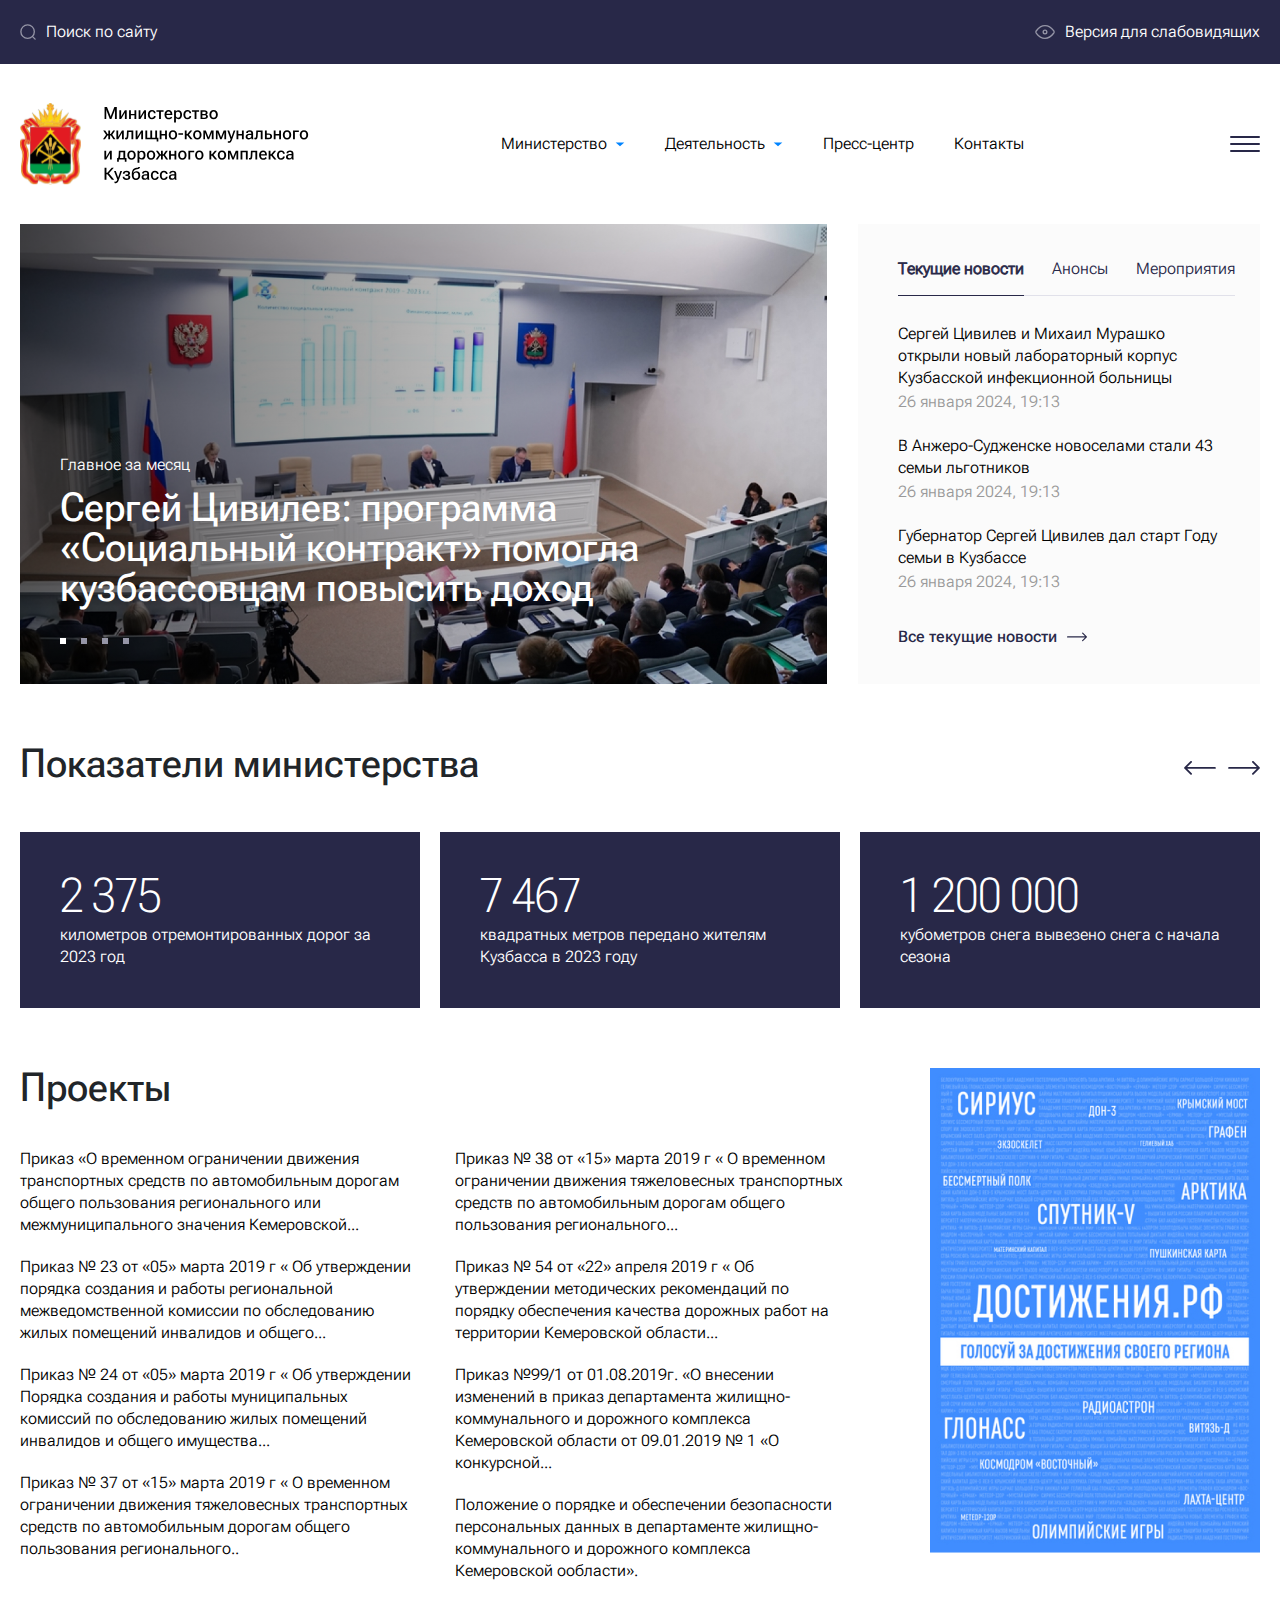
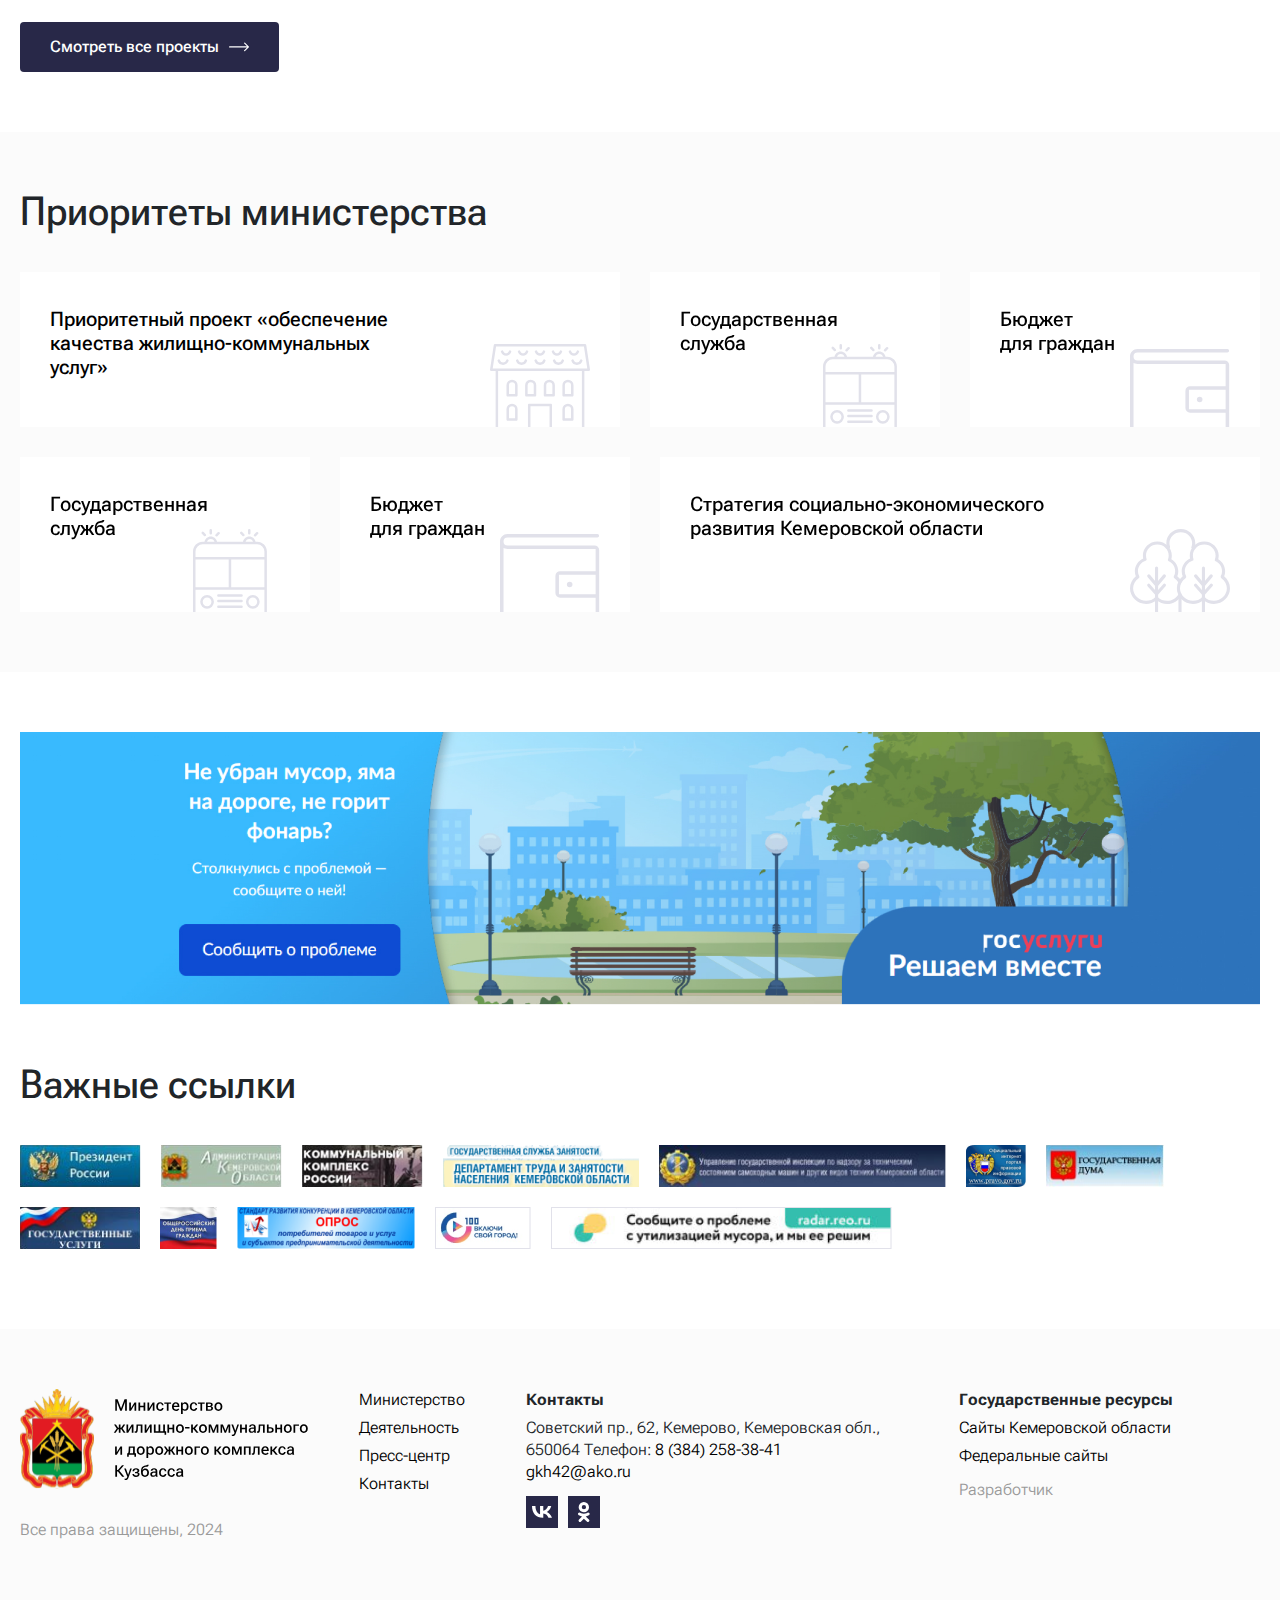
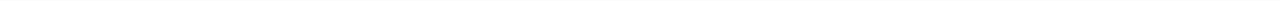
==== commit 8a04fcfd: "fix: Improvements" ====
--- a/index.html
+++ b/index.html
@@ -273,6 +273,10 @@
 												<span class="short-news__help">26 января 2024, 19:13</span>
 											</article>
 											<article class="short-news__item">
+												<a href="#" class="short-news__title">В Анжеро-Судженске новоселами стали 43 семьи льготников</a>
+												<span class="short-news__help">26 января 2024, 19:13</span>
+											</article>
+											<article class="short-news__item">
 												<a href="#" class="short-news__title">Сергей Цивилев и Михаил Мурашко открыли новый лабораторный корпус Кузбасской инфекционной больницы</a>
 												<span class="short-news__help">26 января 2024, 19:13</span>
 											</article>
@@ -399,16 +403,16 @@
 							</div>
 							<div class="projects__wrapper">
 								<div class="projects__column">
-									<p class="projects__description">Приказ «О временном ограничении движения транспортных средств по автомобильным дорогам общего пользования регионального или межмуниципального значения Кемеровской...</p>
-									<p class="projects__description">Приказ № 23 от «05» марта 2019 г « Об утверждении порядка создания и работы региональной межведомственной комиссии по обследованию жилых помещений инвалидов и общего...</p>
-									<p class="projects__description">Приказ № 24 от «05» марта 2019 г « Об утверждении Порядка создания и работы муниципальных комиссий по обследованию жилых помещений инвалидов и общего имущества...</p>
-									<p class="projects__description">Приказ № 37 от «15» марта 2019 г « О временном ограничении движения тяжеловесных транспортных средств по автомобильным дорогам общего пользования регионального..</p>
+									<a href="#" class="projects__description">Приказ «О временном ограничении движения транспортных средств по автомобильным дорогам общего пользования регионального или межмуниципального значения Кемеровской...</a>
+									<a href="#" class="projects__description">Приказ № 23 от «05» марта 2019 г « Об утверждении порядка создания и работы региональной межведомственной комиссии по обследованию жилых помещений инвалидов и общего...</a>
+									<a href="#" class="projects__description">Приказ № 24 от «05» марта 2019 г « Об утверждении Порядка создания и работы муниципальных комиссий по обследованию жилых помещений инвалидов и общего имущества...</a>
+									<a href="#" class="projects__description">Приказ № 37 от «15» марта 2019 г « О временном ограничении движения тяжеловесных транспортных средств по автомобильным дорогам общего пользования регионального..</a>
 								</div>
 								<div class="projects__column">
-									<p class="projects__description">Приказ № 38 от «15» марта 2019 г « О временном ограничении движения тяжеловесных транспортных средств по автомобильным дорогам общего пользования регионального...</p>
-									<p class="projects__description">Приказ № 54 от «22» апреля 2019 г « Об утверждении методических рекомендаций по порядку обеспечения качества дорожных работ на территории Кемеровской области...</p>
-									<p class="projects__description">Приказ №99/1 от 01.08.2019г. «О внесении изменений в приказ департамента жилищно-коммунального и дорожного комплекса Кемеровской области от 09.01.2019 № 1 «О конкурсной...</p>
-									<p class="projects__description">Положение о порядке и обеспечении безопасности персональных данных в департаменте жилищно-коммунального и дорожного комплекса Кемеровской ообласти».</p>
+									<a href="#" class="projects__description">Приказ № 38 от «15» марта 2019 г « О временном ограничении движения тяжеловесных транспортных средств по автомобильным дорогам общего пользования регионального...</a>
+									<a href="#" class="projects__description">Приказ № 54 от «22» апреля 2019 г « Об утверждении методических рекомендаций по порядку обеспечения качества дорожных работ на территории Кемеровской области...</a>
+									<a href="#" class="projects__description">Приказ №99/1 от 01.08.2019г. «О внесении изменений в приказ департамента жилищно-коммунального и дорожного комплекса Кемеровской области от 09.01.2019 № 1 «О конкурсной...</a>
+									<a href="#" class="projects__description">Положение о порядке и обеспечении безопасности персональных данных в департаменте жилищно-коммунального и дорожного комплекса Кемеровской ообласти».</a>
 								</div>
 							</div>
 							<a href="#" class="projects__btn btn">
@@ -591,6 +595,24 @@
 							<br>
 							<a href="mailto:gkh42@ako.ru">gkh42@ako.ru</a>
 						</p>
+						<div class="c-socnav footer__socnav">
+							<ul class="c-socnav__list">
+								<li class="c-socnav__item">
+									<a href="#" class="c-socnav__link">
+										<svg class="c-socnav__icon">
+											<use xlink:href="img/sprite.svg#icon-vk"></use>
+										</svg>
+									</a>
+								</li>
+								<li class="c-socnav__item">
+									<a href="#" class="c-socnav__link">
+										<svg class="c-socnav__icon">
+											<use xlink:href="img/sprite.svg#icon-ok"></use>
+										</svg>
+									</a>
+								</li>
+							</ul>
+						</div>
 					</div>
 					<div class="footer__block">
 						<h3 class="footer__title">Государственные ресурсы</h3>
--- a/css/app.min.css
+++ b/css/app.min.css
@@ -1 +1 @@
-body{position:relative;overflow-x:hidden;font-family:"Roboto Flex",sans-serif;font-size:16px;line-height:1.25}ul,ol,li{display:block;padding:0;margin:0;list-style:none}h1,h2,h3,h4,h5,h6{margin:0;font-weight:normal;line-height:1.25}p{margin:0}a{display:inline-block;color:#000;text-decoration:none;-webkit-transition:all .25s ease-in-out;transition:all .25s ease-in-out}a:hover{text-decoration:none;color:#000}a:active{color:#000}input[type=number]{-moz-appearance:textfield}input[type=number]::-webkit-outer-spin-button,input[type=number]::-webkit-inner-spin-button{display:none;-webkit-appearance:none;appearance:none;margin:0}picture{display:block}img{max-width:100%}svg{-webkit-transition:all .25s ease-in-out;transition:all .25s ease-in-out}.container{margin:0 auto;padding:0 20px;max-width:1480px;width:100%}@media screen and (max-width: 767px){.container{padding:0 16px}}.btn{display:-webkit-box;display:-ms-flexbox;display:flex;-webkit-box-align:center;-ms-flex-align:center;align-items:center;-webkit-box-pack:center;-ms-flex-pack:center;justify-content:center;padding:14px 30px;width:-webkit-fit-content;width:-moz-fit-content;width:fit-content;font-size:16px;font-weight:500;line-height:1.375;text-align:center;color:#fff;background:#282848;border:none;border-radius:4px;-webkit-transition:all .25s ease-in-out;transition:all .25s ease-in-out}.btn>svg{min-width:20px;width:20px;height:20px;color:#fff}.btn>*+*{margin-left:10px}.btn:focus{outline:none}.btn:hover{color:#fff}.btn--lg{padding:19px 40px}.btn--blue{background:#0184ff}@media screen and (hover: hover){.btn:hover{background:#1d5deb}.btn--blue:hover{background:#1d5deb}}.input-field__inner{position:relative;z-index:1}.input-field__input,.input-field__textarea{-webkit-appearance:none;-moz-appearance:none;appearance:none;display:block;padding:19px 30px;width:100%;font-size:16px;font-weight:300;line-height:1.375;color:#000;background:#fff;border:1px solid #d5d5d5;border-radius:0;-webkit-transition:all .25s ease-in-out;transition:all .25s ease-in-out}.input-field__input::-webkit-input-placeholder, .input-field__textarea::-webkit-input-placeholder{opacity:0}.input-field__input::-moz-placeholder, .input-field__textarea::-moz-placeholder{opacity:0}.input-field__input:-ms-input-placeholder, .input-field__textarea:-ms-input-placeholder{opacity:0}.input-field__input::-ms-input-placeholder, .input-field__textarea::-ms-input-placeholder{opacity:0}.input-field__input::placeholder,.input-field__textarea::placeholder{opacity:0}.input-field__input:focus,.input-field__textarea:focus{outline:none;border-color:#0184ff}.input-field__input:not(:-moz-placeholder-shown)+label, .input-field__textarea:not(:-moz-placeholder-shown)+label{transform:translateY(-27px) scale(0.75)}.input-field__input:not(:-ms-input-placeholder)+label, .input-field__textarea:not(:-ms-input-placeholder)+label{-ms-transform:translateY(-27px) scale(0.75);transform:translateY(-27px) scale(0.75)}.input-field__input:focus+label,.input-field__input:not(:placeholder-shown)+label,.input-field__textarea:focus+label,.input-field__textarea:not(:placeholder-shown)+label{-webkit-transform:translateY(-27px) scale(0.75);-ms-transform:translateY(-27px) scale(0.75);transform:translateY(-27px) scale(0.75)}@media screen and (hover: hover){.input-field__input:hover,.input-field__textarea:hover{border-color:#0184ff}}@media screen and (max-width: 767px){.input-field__input,.input-field__textarea{padding:9px 19px}.input-field__input:not(:-moz-placeholder-shown)+label, .input-field__textarea:not(:-moz-placeholder-shown)+label{transform:translateY(-16px) scale(0.7)}.input-field__input:not(:-ms-input-placeholder)+label, .input-field__textarea:not(:-ms-input-placeholder)+label{-ms-transform:translateY(-16px) scale(0.7);transform:translateY(-16px) scale(0.7)}.input-field__input:focus+label,.input-field__input:not(:placeholder-shown)+label,.input-field__textarea:focus+label,.input-field__textarea:not(:placeholder-shown)+label{-webkit-transform:translateY(-16px) scale(0.7);-ms-transform:translateY(-16px) scale(0.7);transform:translateY(-16px) scale(0.7)}}.input-field__textarea{overflow:hidden;resize:none;min-height:214px}@media screen and (max-width: 767px){.input-field__textarea{min-height:194px}}.input-field__label{position:absolute;top:19px;left:25px;z-index:1;-webkit-transform-origin:left top;-ms-transform-origin:left top;transform-origin:left top;display:block;overflow:hidden;margin:0;padding:0 5px;max-width:calc(100% - 60px);font-size:16px;font-weight:300;line-height:1.375;white-space:nowrap;text-overflow:ellipsis;color:#999;background:#fff;cursor:text;-webkit-transition:all .25s ease;transition:all .25s ease}.input-field__label span{color:#0184ff}@media screen and (max-width: 767px){.input-field__label{top:9px;left:14px}}.square-checkbox{display:-webkit-box;display:-ms-flexbox;display:flex;-webkit-box-align:center;-ms-flex-align:center;align-items:center;overflow:hidden;cursor:pointer}.square-checkbox__input{display:none}.square-checkbox__input:checked~.square-checkbox__group .square-checkbox__icon{border-color:#0184ff}.square-checkbox__input:checked~.square-checkbox__group .square-checkbox__icon::before{opacity:1}.square-checkbox__input[disabled]~.square-checkbox__group{opacity:.4}.square-checkbox__group{display:-webkit-box;display:-ms-flexbox;display:flex;-webkit-box-align:start;-ms-flex-align:start;align-items:flex-start;margin:0;cursor:pointer}.square-checkbox__icon{position:relative;display:block;overflow:hidden;margin-right:11px;min-width:24px;width:24px;height:24px;border:1px solid #d5d5d5;-webkit-transition:all .25s ease-in-out;transition:all .25s ease-in-out}.square-checkbox__icon::before{content:"";position:absolute;top:50%;left:50%;z-index:1;-webkit-transform:translate(-50%, -50%);-ms-transform:translate(-50%, -50%);transform:translate(-50%, -50%);display:block;min-width:20px;width:20px;height:20px;opacity:0;background-image:url(../img/sprite.svg#icon-check-blue);background-repeat:no-repeat;background-size:cover;background-position:center center;-webkit-transition:opacity .25s ease-in-out;transition:opacity .25s ease-in-out}.square-checkbox__title{display:block;margin:auto 0;font-size:16px;font-weight:300;line-height:1.375;text-align:left;-webkit-transition:all .25s ease-in-out;transition:all .25s ease-in-out}.square-checkbox__title a{display:inline;color:#0184ff}.square-checkbox__title a:hover{color:#0184ff}.default-select .ss-main{width:100%}.default-select .ss-main .ss-single-selected{padding:19px 30px 19px 30px;width:100%;height:100%;font-size:16px;font-weight:300;line-height:1.375;color:#000;background:#fff;border:1px solid #d5d5d5;border-radius:0;-webkit-transition:all .25s ease-in-out;transition:all .25s ease-in-out}@media screen and (hover: hover){.default-select .ss-main .ss-single-selected:hover{border-color:#0184ff}}@media screen and (max-width: 767px){.default-select .ss-main .ss-single-selected{padding:9px 19px}}.default-select .ss-main .ss-single-selected .placeholder .ss-disabled{color:#9595a6}.default-select .ss-main .ss-single-selected .placeholder{display:block;overflow:hidden;max-width:100%;line-height:1.375;white-space:nowrap;text-overflow:ellipsis}.default-select .ss-main .ss-single-selected .ss-arrow{margin:0 0 0 20px}.default-select .ss-main .ss-single-selected .ss-arrow span{padding:0;margin:0;min-width:14px;width:14px;height:14px;background-image:url(../img/sprite.svg#icon-caret-select);background-repeat:no-repeat;background-size:contain;background-position:center center;border:0;-webkit-transform:none;-ms-transform:none;transform:none;-webkit-transition:all .25s ease-in-out;transition:all .25s ease-in-out}.default-select .ss-main .ss-single-selected .ss-arrow span.arrow-up{-webkit-transform:translateY(0) rotate(180deg);-ms-transform:translateY(0) rotate(180deg);transform:translateY(0) rotate(180deg);margin:0}.default-select .ss-main .ss-single-selected .ss-arrow span.arrow-down{-webkit-transform:rotate(0);-ms-transform:rotate(0);transform:rotate(0)}.default-select .ss-main .ss-single-selected.ss-open-below,.default-select .ss-main .ss-single-selected.ss-open-above{border-color:#0184ff;border-radius:0}.default-select .ss-main .ss-single-selected.ss-open-below+*{margin-top:6px}.default-select .ss-main .ss-single-selected.ss-open-above+*{-webkit-transform:scale(1) translateY(-6px);-ms-transform:scale(1) translateY(-6px);transform:scale(1) translateY(-6px);border-radius:0}.default-select .ss-content .ss-search{display:none}.default-select .ss-content{z-index:99 !important;overflow:hidden;margin:0;padding:9.5px 0;min-width:-webkit-min-content;min-width:-moz-min-content;min-width:min-content;width:100%;color:#000;background:#fff;border:1px solid #d5d5d5}@media screen and (max-width: 767px){.default-select .ss-content{padding:4.5px 0}}.default-select .ss-content .ss-list{padding:0;max-height:none}.default-select .ss-content .ss-list .ss-option{padding:9.5px 30px;font-size:16px;font-weight:300;line-height:1.375;color:#000;cursor:pointer;-webkit-transition:all .25s ease-in-out;transition:all .25s ease-in-out}@media screen and (max-width: 767px){.default-select .ss-content .ss-list .ss-option{padding:4.5px 19px}}.default-select .ss-content .ss-list .ss-option.ss-disabled:not(.ss-option-selected){display:none}.default-select .ss-option:first-child.ss-disabled.ss-option-selected{display:none}.default-select .ss-content .ss-list .ss-option.ss-disabled{display:none}.default-select .ss-content .ss-list .ss-option:hover,.default-select .ss-content .ss-list .ss-option.ss-highlighted{color:#0184ff;background:rgba(0,0,0,0)}.default-select .ss-arrow .arrow-down{width:auto;height:auto;background:none}.c-management__title{display:block;margin-top:34px;width:-webkit-fit-content;width:-moz-fit-content;width:fit-content;font-size:20px;font-weight:500;line-height:1.2}@media screen and (max-width: 767px){.c-management__title{margin-top:18px;font-size:18px}}.c-management__help{display:block;width:-webkit-fit-content;width:-moz-fit-content;width:fit-content;font-size:16px;font-weight:300;line-height:1.375}@media screen and (max-width: 767px){.c-management__help{font-size:15px}}.c-management__description{display:block;margin-top:18px;width:-webkit-fit-content;width:-moz-fit-content;width:fit-content;font-size:16px;font-weight:300;line-height:1.375}.c-management__description a{color:#0184ff}.c-management__description a:hover{color:#0184ff}@media screen and (hover: hover){.c-management__description a:hover{color:#0184ff}}@media screen and (max-width: 767px){.c-management__description{margin-top:10px;font-size:15px}}.breadcrumb__list{display:-webkit-box;display:-ms-flexbox;display:flex;-webkit-box-align:center;-ms-flex-align:center;align-items:center;width:-webkit-fit-content;width:-moz-fit-content;width:fit-content}.breadcrumb__item{display:-webkit-box;display:-ms-flexbox;display:flex;-webkit-box-align:center;-ms-flex-align:center;align-items:center}.breadcrumb__item:not(:last-child)::after{content:"";display:block;margin:0 19px;min-width:4px;width:4px;height:4px;background:#d9d9d9}.breadcrumb__item:last-child .breadcrumb__link{pointer-events:none}.breadcrumb__link{display:block;width:-webkit-fit-content;width:-moz-fit-content;width:fit-content;font-size:16px;font-weight:300;line-height:1.375;color:#9595a6}.breadcrumb__link:hover{color:#9595a6}@media screen and (hover: hover){.breadcrumb__link:hover{color:#0184ff}}.header-top{position:relative;z-index:1;padding:21px 0;background:#282848}@media screen and (max-width: 767px){.header-top{padding:14px 0}}.header-top__wrapper{display:-webkit-box;display:-ms-flexbox;display:flex;-webkit-box-align:center;-ms-flex-align:center;align-items:center;-webkit-box-pack:justify;-ms-flex-pack:justify;justify-content:space-between}.header-top__search{position:relative;z-index:1;display:-webkit-box;display:-ms-flexbox;display:flex;-webkit-box-align:center;-ms-flex-align:center;align-items:center;width:-webkit-fit-content;width:-moz-fit-content;width:fit-content}.header-top__search-btn{display:-webkit-box;display:-ms-flexbox;display:flex;-webkit-box-align:center;-ms-flex-align:center;align-items:center;-webkit-box-pack:center;-ms-flex-pack:center;justify-content:center;padding:0;min-width:16px;width:16px;height:16px;font-size:0;background:rgba(0,0,0,0);border:none;border-radius:0;-webkit-transition:all .25s ease-in-out;transition:all .25s ease-in-out}.header-top__search-btn>svg{min-width:16px;width:16px;height:16px;color:#9595a6}.header-top__search-btn:focus{outline:none}.header-top__search-btn+.header-top__search-input,.header-top__search-input+.header-top__search-btn{margin-left:10px}.header-top__search-input{-webkit-appearance:none;-moz-appearance:none;appearance:none;display:block;padding:0;width:-webkit-fit-content;width:-moz-fit-content;width:fit-content;font-size:16px;font-weight:300;line-height:1.375;color:#fff;background:rgba(0,0,0,0);border:none;border-radius:0;-webkit-transition:all .25s ease-in-out;transition:all .25s ease-in-out}.header-top__search-input::-webkit-input-placeholder{color:#fff}.header-top__search-input::-moz-placeholder{color:#fff}.header-top__search-input:-ms-input-placeholder{color:#fff}.header-top__search-input::-ms-input-placeholder{color:#fff}.header-top__search-input::placeholder{color:#fff}.header-top__search-input:focus{outline:none}.header-top__vi{display:-webkit-box;display:-ms-flexbox;display:flex;-webkit-box-align:center;-ms-flex-align:center;align-items:center;padding:0;width:-webkit-fit-content;width:-moz-fit-content;width:fit-content;font-size:16px;font-weight:300;text-align:center;color:#fff;background:rgba(0,0,0,0);border:none;border-radius:0;-webkit-transition:all .25s ease-in-out;transition:all .25s ease-in-out}.header-top__vi>svg{min-width:20px;width:20px;height:20px;color:#9595a6}.header-top__vi>*+*{margin-left:10px}.header-top__vi:focus{outline:none}@media screen and (max-width: 767px){.header-top__vi>span{display:none}.header-top__vi>*+*{margin-left:0}}.header{position:relative;z-index:600;background:#fff}.header--border{border-bottom:1px solid #e1e1ea}.header__wrapper{display:-webkit-box;display:-ms-flexbox;display:flex;-webkit-box-align:center;-ms-flex-align:center;align-items:center;-webkit-box-pack:justify;-ms-flex-pack:justify;justify-content:space-between;min-height:160px}@media screen and (max-width: 1023px){.header__wrapper{padding:20px 0;min-height:auto}}.header__logotype{display:block;max-width:289px;width:100%;height:100px}.header__logotype img{display:block;width:100%;height:100%;-o-object-fit:contain;object-fit:contain;-o-object-position:left center;object-position:left center}@media screen and (max-width: 1199px){.header__logotype{max-width:257px;height:73px}}@media screen and (max-width: 1023px){.header__nav{display:none}}@media screen and (max-width: 1399px){.header__btn{display:none}}.nav__list{display:-webkit-box;display:-ms-flexbox;display:flex;-webkit-box-align:center;-ms-flex-align:center;align-items:center;width:-webkit-fit-content;width:-moz-fit-content;width:fit-content}.nav__elem.is--active .nav__link{-webkit-text-stroke:.7px}.nav__elem.is--active .nav__link>svg{-webkit-transform:rotate(180deg);-ms-transform:rotate(180deg);transform:rotate(180deg)}.nav__link{display:-webkit-box;display:-ms-flexbox;display:flex;-webkit-box-align:center;-ms-flex-align:center;align-items:center;padding:70px 20px;width:-webkit-fit-content;width:-moz-fit-content;width:fit-content;font-size:16px;font-weight:300}.nav__link>svg{min-width:10px;width:10px;height:10px;color:#0184ff}.nav__link>*+*{margin-left:8px}.nav__link.is--disabled{pointer-events:none}@media screen and (hover: hover){.nav__link:hover{color:#0184ff}.nav__link:hover>svg{-webkit-transform:rotate(180deg);-ms-transform:rotate(180deg);transform:rotate(180deg)}.nav__link:hover~.nav__dropdown{visibility:visible;opacity:1;-webkit-transform:scale(1) translateY(0);-ms-transform:scale(1) translateY(0);transform:scale(1) translateY(0);pointer-events:all}}.nav__dropdown{position:absolute;top:100%;right:0;left:0;z-index:100;-webkit-transform:scale(0.99) translateY(-0.7em);-ms-transform:scale(0.99) translateY(-0.7em);transform:scale(0.99) translateY(-0.7em);overflow:hidden;visibility:hidden;opacity:0;-webkit-transform-origin:top;-ms-transform-origin:top;transform-origin:top;-webkit-transition-timing-function:cubic-bezier(0.16, 1, 0.3, 1);transition-timing-function:cubic-bezier(0.16, 1, 0.3, 1);-webkit-transition-duration:500ms;transition-duration:500ms;-webkit-transition-property:opacity,-webkit-transform;transition-property:opacity,-webkit-transform;transition-property:opacity,transform;transition-property:opacity,transform,-webkit-transform;pointer-events:none;will-change:opacity,transform}.nav-submenu{display:block;padding:34px 0 56px;width:100%;background:#fff;border-top:1px solid #e1e1ea}.nav-submenu:hover{visibility:visible;opacity:1;-webkit-transform:scale(1) translateY(0);-ms-transform:scale(1) translateY(0);transform:scale(1) translateY(0);pointer-events:all}.nav-submenu__wrapper{display:-webkit-box;display:-ms-flexbox;display:flex;-webkit-box-pack:justify;-ms-flex-pack:justify;justify-content:space-between}.nav-submenu__block{width:calc(50% - 22.5px)}.nav-submenu__block:nth-child(4n),.nav-submenu__block:nth-child(4n-1),.nav-submenu__block:nth-child(4n-2){margin-left:30px}.nav-submenu__title{display:block;width:-webkit-fit-content;width:-moz-fit-content;width:fit-content;font-size:28px;font-weight:500}.nav-submenu__item+.nav-submenu__item{margin-top:14px}.nav-submenu__link{display:block;width:-webkit-fit-content;width:-moz-fit-content;width:fit-content;font-size:16px;font-weight:300}@media screen and (hover: hover){.nav-submenu__link:hover{color:#0184ff}}.hamburger{position:relative;z-index:1;display:block;overflow:hidden;margin-left:15px;padding:0;min-width:30px;width:30px;height:30px;font-size:0;background:rgba(0,0,0,0);border:none;border-radius:0}.hamburger:focus{outline:none}.hamburger.is--active .hamburger__inner{background:#0184ff}.hamburger.is--active .hamburger__inner:first-child{top:14px;-webkit-transform:rotate(45deg);-ms-transform:rotate(45deg);transform:rotate(45deg)}.hamburger.is--active .hamburger__inner:nth-child(2){opacity:0}.hamburger.is--active .hamburger__inner:last-child{top:14px;-webkit-transform:rotate(-45deg);-ms-transform:rotate(-45deg);transform:rotate(-45deg)}@media screen and (hover: hover){.hamburger:hover .hamburger__inner{background:#0184ff}}.hamburger__inner{position:absolute;left:0;z-index:1;display:block;width:100%;height:2px;background:#282848;border-radius:2px;-webkit-transition:all .25s ease-in-out;transition:all .25s ease-in-out}.hamburger__inner:first-child{top:7px}.hamburger__inner:nth-child(2){top:14px}.hamburger__inner:last-child{top:21px}.menu{position:fixed;top:224px;right:0;left:0;z-index:500;display:block;overflow-x:hidden;overflow-y:auto;max-height:calc(100dvh - 224px);padding:34px 0 56px;width:100%;background:#fff;border-top:1px solid #e1e1ea;-webkit-box-shadow:0px 0px 50px rgba(0,0,0,.25);box-shadow:0px 0px 50px rgba(0,0,0,.25);-webkit-transform:scale(0.99) translateY(-0.7em);-ms-transform:scale(0.99) translateY(-0.7em);transform:scale(0.99) translateY(-0.7em);visibility:hidden;opacity:0;-webkit-transform-origin:top;-ms-transform-origin:top;transform-origin:top;-webkit-transition-timing-function:cubic-bezier(0.16, 1, 0.3, 1);transition-timing-function:cubic-bezier(0.16, 1, 0.3, 1);-webkit-transition-duration:500ms;transition-duration:500ms;-webkit-transition-property:opacity,-webkit-transform;transition-property:opacity,-webkit-transform;transition-property:opacity,transform;transition-property:opacity,transform,-webkit-transform;pointer-events:none;will-change:opacity,transform}.menu.is--active{visibility:visible;opacity:1;-webkit-transform:scale(1) translateY(0);-ms-transform:scale(1) translateY(0);transform:scale(1) translateY(0);pointer-events:all}@media screen and (min-width: 768px)and (max-width: 1023px){.menu{top:177px;max-height:calc(100dvh - 177px)}}@media screen and (max-width: 767px){.menu{top:163px;max-height:calc(100dvh - 163px);padding:20px 0}}.menu__top{padding-bottom:20px}@media screen and (min-width: 1400px){.menu__top{display:none}}@media screen and (max-width: 767px){.menu__top{width:100%;border-bottom:1px solid #e1e1ea}}.menu__wrapper{display:-webkit-box;display:-ms-flexbox;display:flex;-ms-flex-wrap:wrap;flex-wrap:wrap}@media screen and (min-width: 1024px){.menu__block{width:calc(25% - 22.5px)}.menu__block:nth-child(4n),.menu__block:nth-child(4n-1),.menu__block:nth-child(4n-2){margin-left:30px}.menu__block:nth-child(n+5){margin-top:30px}}@media screen and (min-width: 768px)and (max-width: 1023px){.menu__block{width:calc(50% - 20px)}.menu__block:nth-child(2n){margin-left:40px}.menu__block:nth-child(n+3){margin-top:40px}}@media screen and (max-width: 767px){.menu__block{width:100%}.menu__block:nth-child(n+2){border-top:1px solid #e1e1ea}.menu__block.is--open .menu__title>svg{-webkit-transform:rotate(180deg);-ms-transform:rotate(180deg);transform:rotate(180deg)}}.menu__title{display:-webkit-box;display:-ms-flexbox;display:flex;-webkit-box-align:center;-ms-flex-align:center;align-items:center;width:-webkit-fit-content;width:-moz-fit-content;width:fit-content;font-size:28px;font-weight:500}.menu__title>svg{min-width:10px;width:10px;height:10px;color:#0184ff}@media screen and (min-width: 768px){.menu__title>svg{display:none}}@media screen and (max-width: 767px){.menu__title{padding:16px 0;width:100%;font-size:15px}.menu__title>*+*{margin-left:8px}}.menu__list{display:block;margin-top:24px}@media screen and (max-width: 767px){.menu__list{display:none;margin-top:10px;padding-bottom:16px}}.menu__item+.menu__item{margin-top:14px}.menu__link{display:block;width:-webkit-fit-content;width:-moz-fit-content;width:fit-content;font-size:16px;font-weight:300}@media screen and (hover: hover){.menu__link:hover{color:#0184ff}}.footer{position:relative;z-index:1;margin-top:80px;padding:60px 0;background:#fbfbfb}@media screen and (max-width: 767px){.footer{margin-top:60px;padding:40px 0}}.footer__wrapper{display:-webkit-box;display:-ms-flexbox;display:flex}@media screen and (max-width: 1023px){.footer__wrapper{-webkit-box-orient:vertical;-webkit-box-direction:normal;-ms-flex-direction:column;flex-direction:column;-webkit-box-align:start;-ms-flex-align:start;align-items:flex-start}}.footer__block{max-width:417px;width:-webkit-fit-content;width:-moz-fit-content;width:fit-content}.footer__block:nth-child(2){margin-left:80px}.footer__block:nth-child(3){margin-left:141px}.footer__block:nth-child(4){margin-left:76px}@media screen and (min-width: 1200px)and (max-width: 1399px){.footer__block{max-width:387px}.footer__block:nth-child(2){margin-left:50px}.footer__block:nth-child(3){margin-left:61px}.footer__block:nth-child(4){margin-left:46px}}@media screen and (min-width: 1024px)and (max-width: 1199px){.footer__block{max-width:357px}.footer__block:nth-child(2){margin-left:30px}.footer__block:nth-child(3){margin-left:41px}.footer__block:nth-child(4){margin-left:26px}}@media screen and (max-width: 1023px){.footer__block{max-width:none}.footer__block:nth-child(2){margin-top:26px;margin-left:0}.footer__block:nth-child(3){margin-top:23px;margin-left:0}.footer__block:nth-child(4){margin-top:28px;margin-left:0}}.footer__logotype{display:block;overflow:hidden;max-width:289px;width:100%}.footer__logotype img{display:block;width:100%;height:100%;-o-object-fit:contain;object-fit:contain;-o-object-position:left center;object-position:left center}@media screen and (max-width: 767px){.footer__logotype{max-width:257px;height:73px}}.footer__title{display:block;margin-bottom:6px;width:-webkit-fit-content;width:-moz-fit-content;width:fit-content;font-size:16px;font-weight:bold;line-height:1.375}.footer__description{display:block;width:-webkit-fit-content;width:-moz-fit-content;width:fit-content;font-size:16px;font-weight:300;line-height:1.375}@media screen and (hover: hover){.footer__description a:hover{color:#0184ff}}.footer__copyright{display:block;margin-top:30px;width:-webkit-fit-content;width:-moz-fit-content;width:fit-content;font-size:16px;font-weight:300;line-height:1.375;color:#999}@media screen and (hover: hover){.footer__copyright a:hover{color:#0184ff}}@media screen and (min-width: 1024px){.footer__copyright--mobile{display:none}}@media screen and (max-width: 1023px){.footer__copyright{margin-top:21px}.footer__copyright--desktop{display:none}}.footer__copyright+.footer__copyright{margin-top:12px}@media screen and (max-width: 1023px){.footer__list--wrap{display:-webkit-box;display:-ms-flexbox;display:flex;-ms-flex-wrap:wrap;flex-wrap:wrap}.footer__list--wrap .footer__list-item+.footer__list-item{margin-top:0}.footer__list--wrap .footer__list-item{width:calc(50% - 6px)}.footer__list--wrap .footer__list-item:nth-child(2n){margin-left:12px}.footer__list--wrap .footer__list-item:nth-child(n+3){margin-top:12px}}.footer__list-item+.footer__list-item{margin-top:6px}.footer__link{display:block;width:-webkit-fit-content;width:-moz-fit-content;width:fit-content;font-size:16px;font-weight:300;line-height:1.375}@media screen and (hover: hover){.footer__link:hover{color:#0184ff}}.scroll-disabled{overflow:hidden}.swiper{-webkit-transition:opacity .15s ease;transition:opacity .15s ease}@media screen and (min-width: 768px){.swiper:not(.swiper-only-mobile):not(.swiper-initialized){opacity:0}.swiper:not(.swiper-only-mobile).swiper-initialized{opacity:1}}@media screen and (max-width: 767px){.swiper:not(.swiper-only-desktop):not(.swiper-initialized){opacity:0}.swiper:not(.swiper-only-desktop).swiper-initialized{opacity:1}}.swiper-controls{display:-webkit-box;display:-ms-flexbox;display:flex;-webkit-box-align:center;-ms-flex-align:center;align-items:center;width:-webkit-fit-content;width:-moz-fit-content;width:fit-content}.swiper-button-prev,.swiper-button-next{display:-webkit-box;display:-ms-flexbox;display:flex;-webkit-box-align:center;-ms-flex-align:center;align-items:center;-webkit-box-pack:center;-ms-flex-pack:center;justify-content:center;padding:0;min-width:32px;width:32px;height:48px;font-size:0;background:rgba(0,0,0,0);border:none;border-radius:0;-webkit-transition:all .25s ease-in-out;transition:all .25s ease-in-out}.swiper-button-prev:focus,.swiper-button-next:focus{outline:none}@media screen and (hover: hover){.swiper-button-prev:hover .swiper-button-icon,.swiper-button-next:hover .swiper-button-icon{color:#0184ff}}.swiper-button-prev+.swiper-button-next{margin-left:12px}.swiper-button-disabled{pointer-events:none}.swiper-button-disabled .swiper-button-icon{color:#9595a6}.swiper-button-icon{min-width:32px;width:32px;height:32px;height:14px;color:#282848}.swiper-pagination{display:-webkit-box;display:-ms-flexbox;display:flex;-webkit-box-align:center;-ms-flex-align:center;align-items:center;margin:30px 0 0;width:-webkit-fit-content;width:-moz-fit-content;width:fit-content}.swiper-pagination-bullet{display:block;min-width:6px;width:6px;height:6px;background:#e1e1ea;-webkit-transition:all .25s ease-in-out;transition:all .25s ease-in-out}@media screen and (hover: hover){.swiper-pagination-bullet:hover{background:#0184ff}}.swiper-pagination-bullet+.swiper-pagination-bullet{margin-left:15px}.swiper-pagination-bullet-active{background:#282848}@media screen and (hover: hover){.swiper-pagination-bullet-active:hover{background:#282848}}.wrapper{display:-webkit-box;display:-ms-flexbox;display:flex;-webkit-box-orient:vertical;-webkit-box-direction:normal;-ms-flex-direction:column;flex-direction:column;min-height:100vh}.wrapper__content{-webkit-box-flex:1;-ms-flex:1 1 100%;flex:1 1 100%}.section-indent-top{margin-top:36px}@media screen and (max-width: 767px){.section-indent-top{margin-top:30px}}.section-indent{margin-top:60px}@media screen and (max-width: 767px){.section-indent{margin-top:35px}}.section-top{margin-bottom:30px;max-width:1110px}.section-top__breadcrumb{margin-bottom:18px}@media screen and (max-width: 767px){.section-top__breadcrumb{display:none}}.section-top__heading{font-size:40px;font-weight:500;line-height:1}@media screen and (max-width: 767px){.section-top__heading{font-size:32px}}.section-top__description{display:block;margin-top:19px;font-size:16px;font-weight:300;line-height:1.3}@media screen and (max-width: 767px){.section-top__description{font-size:18px;line-height:1.2}}.section-top__help{display:block;margin-top:24px;width:-webkit-fit-content;width:-moz-fit-content;width:fit-content;font-size:16px;font-weight:300;line-height:1.375;color:#999}@media screen and (max-width: 767px){.section-top__help{margin-top:20px;font-size:15px}}.section-heading{display:-webkit-box;display:-ms-flexbox;display:flex;-webkit-box-align:start;-ms-flex-align:start;align-items:flex-start;-webkit-box-pack:justify;-ms-flex-pack:justify;justify-content:space-between;margin-bottom:40px}@media screen and (max-width: 767px){.section-heading{-webkit-box-orient:vertical;-webkit-box-direction:normal;-ms-flex-direction:column;flex-direction:column;margin-bottom:22px}}.section-heading__title{font-size:40px;font-weight:500;line-height:1}@media screen and (max-width: 767px){.section-heading__title{font-size:32px}}@media screen and (max-width: 1023px){.section-heading__controls{display:none}}.section-inner__section-top{margin-bottom:18px}@media screen and (max-width: 1023px){.section-inner__section-top{display:none}}.section-inner__wrap{display:-webkit-box;display:-ms-flexbox;display:flex;-webkit-box-pack:justify;-ms-flex-pack:justify;justify-content:space-between}@media screen and (max-width: 1023px){.section-inner__wrap{-webkit-box-orient:vertical;-webkit-box-direction:normal;-ms-flex-direction:column;flex-direction:column}}.section-inner__left{margin-right:40px;max-width:330px;width:100%}@media screen and (max-width: 1023px){.section-inner__left{margin-right:0;margin-bottom:25px;max-width:none}}.section-inner__right{max-width:calc(100% - 330px - 40px);width:100%}@media screen and (max-width: 1023px){.section-inner__right{max-width:none}}@media screen and (min-width: 1024px){.section-inner__nav{position:sticky;top:20px;z-index:1}}@media screen and (max-width: 1023px){.section-nav.is--open .section-nav__trigger>svg{-webkit-transform:rotate(180deg);-ms-transform:rotate(180deg);transform:rotate(180deg)}}.section-nav__trigger{display:-webkit-box;display:-ms-flexbox;display:flex;-webkit-box-align:center;-ms-flex-align:center;align-items:center;-webkit-box-pack:justify;-ms-flex-pack:justify;justify-content:space-between;padding:20px;width:100%;font-size:16px;font-weight:500;line-height:1.375;color:#000;background:#fbfbfb;border:none;border-radius:0;-webkit-transition:all .25s ease-in-out;transition:all .25s ease-in-out}.section-nav__trigger>svg{min-width:10px;width:10px;height:10px;color:#0184ff}.section-nav__trigger>*+*{margin-left:8px}.section-nav__trigger:focus{outline:none}@media screen and (min-width: 1024px){.section-nav__trigger{display:none}}.section-nav__wrapper{padding:20px 40px;background:#fbfbfb}@media screen and (min-width: 1024px){.section-nav__wrapper{display:block !important}}@media screen and (max-width: 1023px){.section-nav__wrapper{display:none;padding:0 20px 20px}}.section-nav__list{width:100%}.section-nav__sublist{display:none;padding-left:15px;padding-bottom:20px;margin-right:-20px}.section-nav__item+.section-nav__item{border-top:1px solid #e1e1ea}.section-nav__subitem.is--active>.section-nav__link{font-weight:500}.section-nav__subitem+.section-nav__subitem{margin-top:6px}.section-nav__elem>.section-nav__link{padding:16px 0}.section-nav__elem.is--active>.section-nav__link{font-weight:500}.section-nav__elem.is--open>.section-nav__link>svg{-webkit-transform:rotate(180deg);-ms-transform:rotate(180deg);transform:rotate(180deg)}.section-nav__link{display:-webkit-box;display:-ms-flexbox;display:flex;-webkit-box-align:center;-ms-flex-align:center;align-items:center;width:100%;font-size:16px;font-weight:300;line-height:1.375}.section-nav__link>svg{min-width:10px;width:10px;height:10px;color:#0184ff}.section-nav__link>*+*{margin-left:8px}@media screen and (hover: hover){.section-nav__link:hover{color:#0184ff}}.content{font-size:16px;font-weight:300;line-height:1.375}.content>*:not(:last-child){margin-bottom:26px}@media screen and (max-width: 767px){.content>*:not(:last-child){margin-bottom:20px}}.content h1:not([class]),.content h2:not([class]),.content h3:not([class]),.content h4:not([class]),.content h5:not([class]),.content h6:not([class]){font-weight:500}.content h1:not([class]):not(:first-child),.content h2:not([class]):not(:first-child),.content h3:not([class]):not(:first-child),.content h4:not([class]):not(:first-child),.content h5:not([class]):not(:first-child),.content h6:not([class]):not(:first-child){margin-top:36px}.content h1:not([class]){font-size:40px;line-height:1}@media screen and (max-width: 767px){.content h1:not([class]){font-size:32px}}.content h2:not([class]){font-size:28px;line-height:1}@media screen and (max-width: 767px){.content h2:not([class]){font-size:24px}}.content h3:not([class]){font-size:24px;line-height:1.2}@media screen and (max-width: 767px){.content h3:not([class]){font-size:18px}}.content h4:not([class]){font-size:20px}@media screen and (max-width: 767px){.content h4:not([class]){font-size:16px}}.content h5:not([class]){font-size:18px}@media screen and (max-width: 767px){.content h5:not([class]){font-size:16px}}.content h6:not([class]){font-size:16px}@media screen and (max-width: 767px){.content h6:not([class]){font-size:14px}}.content b,.content strong{font-weight:500}.content a{color:#0184ff}.content a:hover{color:#0184ff}@media screen and (hover: hover){.content a:hover{color:#1d5deb}}.content ul:not([class]){display:block}.content ul:not([class]) li{position:relative;z-index:1;margin:0;padding-left:25px;font-size:16px;font-weight:300;line-height:1.375}.content ul:not([class]) li::before{content:"";position:absolute;top:8px;left:0;z-index:1;display:block;min-width:6px;width:6px;height:6px;background:#0184ff}.content ul:not([class]) li+li{margin-top:10px}.content ul:not([class]) ul{margin-left:25px}.content ol:not([class]){display:block;counter-reset:list-counter}.content ol:not([class]) li{position:relative;z-index:1;margin:0;padding-top:4px;padding-left:48px;font-size:16px;font-weight:300;line-height:1.375}.content ol:not([class]) li::before{content:"";counter-increment:list-counter;content:counter(list-counter);position:absolute;top:0;left:0;z-index:1;display:-webkit-box;display:-ms-flexbox;display:flex;-webkit-box-align:center;-ms-flex-align:center;align-items:center;-webkit-box-pack:center;-ms-flex-pack:center;justify-content:center;min-width:30px;width:30px;height:30px;text-align:center;color:#fff;background:#0184ff}.content ol:not([class]) li+li{margin-top:10px}.content ol:not([class]) ul{margin-left:25px}.content-blocks{display:-webkit-box;display:-ms-flexbox;display:flex;-webkit-box-pack:justify;-ms-flex-pack:justify;justify-content:space-between}@media screen and (max-width: 1023px){.content-blocks{-webkit-box-orient:vertical;-webkit-box-direction:normal;-ms-flex-direction:column;flex-direction:column}}@media screen and (min-width: 1024px){.content-blocks--first-wide .content-blocks__item:first-child{width:calc(75% - 20px)}.content-blocks--first-wide .content-blocks__item:last-child{margin-left:40px;width:calc(25% - 20px)}}@media screen and (min-width: 1024px){.content-blocks__item{width:calc(50% - 20px)}.content-blocks__item:nth-child(2n){margin-left:40px}}@media screen and (max-width: 1023px){.content-blocks__item{width:100%}.content-blocks__item:nth-child(n+2){margin-top:20px}.content-blocks__item picture img{display:block;width:100%}}@media screen and (min-width: 768px)and (max-width: 1023px){.content-blocks__item picture{margin:0 -20px;width:calc(100% + 40px)}}@media screen and (max-width: 767px){.content-blocks__item picture{margin:0 -16px;width:calc(100% + 32px)}}.content-quote{position:relative;z-index:1;display:block;padding:54px 122px 60px;width:100%;color:#fff;background:#282848}.content-quote::before{content:"";position:absolute;top:60px;left:60px;z-index:1;display:block;width:24px;height:24px;background-image:url(../img/sprite.svg#icon-quote);background-repeat:no-repeat;background-size:cover;background-position:center center}@media screen and (min-width: 768px)and (max-width: 1023px){.content-quote{margin:0 -20px;padding:54px 62px 60px 80px;width:calc(100% + 40px)}.content-quote::before{left:30px}}@media screen and (max-width: 767px){.content-quote{margin:0 -16px;padding:34px 16px 36px 58px;width:calc(100% + 32px)}.content-quote::before{top:40px;left:16px}}.content-quote__title{display:block;margin:0;width:-webkit-fit-content;width:-moz-fit-content;width:fit-content;font-size:20px;font-weight:bold;font-style:italic;line-height:1.2}@media screen and (max-width: 767px){.content-quote__title{font-size:18px}}.content-quote__author{display:block;margin-top:25px;width:-webkit-fit-content;width:-moz-fit-content;width:fit-content;font-size:16px;font-weight:300;line-height:1.375;color:#9595a6}@media screen and (max-width: 767px){.content-quote__author{margin-top:14px;font-size:15px}}.main__wrap{display:-webkit-box;display:-ms-flexbox;display:flex;-webkit-box-pack:justify;-ms-flex-pack:justify;justify-content:space-between}@media screen and (max-width: 1023px){.main__wrap{-webkit-box-orient:vertical;-webkit-box-direction:normal;-ms-flex-direction:column;flex-direction:column}}.main__left{max-width:calc(100% - 452px - 41px);width:100%}@media screen and (min-width: 1200px)and (max-width: 1399px){.main__left{max-width:calc(100% - 402px - 31px)}}@media screen and (max-width: 1023px){.main__left{max-width:none}}.main__right{margin-left:41px;max-width:452px;min-width:452px}@media screen and (min-width: 1200px)and (max-width: 1399px){.main__right{margin-left:31px;max-width:402px;min-width:402px}}@media screen and (max-width: 1023px){.main__right{margin-top:51px;margin-left:0;max-width:none;min-width:auto;width:100%}}@media screen and (max-width: 767px){.main__slider .swiper{margin:0 -16px}}.main__slider .swiper-pagination{position:absolute;left:40px;bottom:40px;z-index:1}@media screen and (max-width: 767px){.main__slider .swiper-pagination{left:16px}}.main__slider .swiper-pagination-bullet{background:#9595a6}.main__slider .swiper-pagination-bullet-active{background:#fff}.main__slide{position:relative;z-index:1;display:-webkit-box;display:-ms-flexbox;display:flex;-webkit-box-orient:vertical;-webkit-box-direction:normal;-ms-flex-direction:column;flex-direction:column;-webkit-box-pack:end;-ms-flex-pack:end;justify-content:flex-end;padding:76px 40px;min-height:460px;color:#fff;background-color:#fbfbfb;background-repeat:no-repeat;background-size:cover;background-position:center center}.main__slide::before{content:"";position:absolute;top:0;right:0;bottom:0;left:0;z-index:-1;display:block;width:100%;height:100%;opacity:.75;background:-webkit-gradient(linear, left top, right top, from(rgba(0, 0, 0, 0.8)), to(rgba(0, 0, 0, 0)));background:linear-gradient(to right, rgba(0, 0, 0, 0.8), rgba(0, 0, 0, 0));pointer-events:none}@media screen and (max-width: 767px){.main__slide{padding:67px 16px}.main__slide::before{opacity:1}}.main__help{display:block;width:-webkit-fit-content;width:-moz-fit-content;width:fit-content;font-size:16px;font-weight:300;line-height:1.375}@media screen and (max-width: 767px){.main__help{font-size:15px}}.main__help+.main__title,.main__title+.main__help{margin-top:12px}.main__title{display:block;max-width:752px;width:-webkit-fit-content;width:-moz-fit-content;width:fit-content;font-size:40px;font-weight:500;line-height:1}@media screen and (max-width: 767px){.main__title{font-size:32px}}.main__news{padding:34px 40px 36px;height:100%;background:#fbfbfb}@media screen and (max-width: 1023px){.main__news{padding:0;height:auto;background:rgba(0,0,0,0)}}.short-news__wrap{display:-webkit-box;display:-ms-flexbox;display:flex;-webkit-box-orient:vertical;-webkit-box-direction:normal;-ms-flex-direction:column;flex-direction:column;-webkit-box-pack:justify;-ms-flex-pack:justify;justify-content:space-between;height:100%}.short-news__list{position:relative;z-index:1;display:-webkit-box;display:-ms-flexbox;display:flex;margin:0 -40px -3px;padding:0 40px 30px;overflow-x:auto;overflow-y:hidden;max-width:calc(100% + 80px);-webkit-clip-path:inset(0 0 30px 0);clip-path:inset(0 0 30px 0)}@media screen and (max-width: 767px){.short-news__list{margin:0 -16px -3px;padding:0 16px 30px}}.short-news__list-item{position:relative;z-index:1}.short-news__list-item::before{content:"";position:absolute;bottom:0;left:0;z-index:-1;display:block;width:100%;height:1px;background:#e1e1ea}.short-news__list-item.is--active .short-news__tab{-webkit-text-stroke:.8px;border-color:#282848}.short-news__list-item+.short-news__list-item{margin-left:28px}.short-news__list-item+.short-news__list-item::before{left:-28px;width:calc(100% + 28px)}.short-news__tab{display:block;padding:0 0 15px 0;width:-webkit-fit-content;width:-moz-fit-content;width:fit-content;font-size:16px;font-weight:300;line-height:1.375;text-align:center;white-space:nowrap;color:#282848;background:rgba(0,0,0,0);border:none;border-bottom:1px solid rgba(0,0,0,0);border-radius:0;-webkit-transition:all .25s ease-in-out;transition:all .25s ease-in-out}.short-news__tab:focus{outline:none}.short-news__wrapper{display:none}.short-news__wrapper.is--active{display:block}@media screen and (hover: hover){.short-news__item[href]:hover .short-news__title{color:#0184ff}}.short-news__item+.short-news__item{margin-top:20px}@media screen and (max-width: 767px){.short-news__item+.short-news__item{margin-top:15px}}.short-news__title{display:block;width:-webkit-fit-content;width:-moz-fit-content;width:fit-content;font-size:16px;font-weight:300;line-height:1.375;-webkit-transition:all .25s ease-in-out;transition:all .25s ease-in-out}@media screen and (hover: hover){.short-news__title[href]:hover{color:#0184ff}}.short-news__help{display:block;width:-webkit-fit-content;width:-moz-fit-content;width:fit-content;font-size:16px;font-weight:300;line-height:1.625;color:#999}.short-news__link{display:-webkit-box;display:-ms-flexbox;display:flex;-webkit-box-align:center;-ms-flex-align:center;align-items:center;margin-top:25px;width:-webkit-fit-content;width:-moz-fit-content;width:fit-content;font-size:16px;font-weight:500;line-height:1.375;text-align:center;color:#282848;background:rgba(0,0,0,0);border:none;border-radius:0;-webkit-transition:all .25s ease-in-out;transition:all .25s ease-in-out}.short-news__link svg{min-width:20px;width:20px;height:20px;color:#282848}.short-news__link>*+*{margin-left:10px}.short-news__link:hover{color:#282848}@media screen and (hover: hover){.short-news__link:hover{color:#0184ff}.short-news__link:hover>svg{color:#0184ff}}@media screen and (max-width: 767px){.short-news__link{margin-top:22px}}.indicators__slider-wrapper .swiper-slide{height:auto}@media screen and (min-width: 1024px){.indicators__slider-wrapper .swiper-pagination{display:none}}.indicators__item{height:100%}.indicators-card{display:block;overflow:hidden;padding:40px 30px 40px 40px;color:#fff;background:#282848}.indicators-card__value{display:block;width:-webkit-fit-content;width:-moz-fit-content;width:fit-content;font-size:48px;font-weight:300;line-height:1}.indicators-card__description{display:block;margin-top:4px;width:-webkit-fit-content;width:-moz-fit-content;width:fit-content;font-size:16px;font-weight:300;line-height:1.375}@media screen and (max-width: 767px){.indicators-card__description{margin-top:6px;font-size:15px}}.projects__wrap{display:-webkit-box;display:-ms-flexbox;display:flex;-webkit-box-pack:justify;-ms-flex-pack:justify;justify-content:space-between}@media screen and (max-width: 1199px){.projects__wrap{-webkit-box-orient:vertical;-webkit-box-direction:normal;-ms-flex-direction:column;flex-direction:column}}.projects__left{max-width:calc(100% - 330px - 82px);width:100%}@media screen and (max-width: 1199px){.projects__left{max-width:none}}.projects__right{margin-left:82px;max-width:330px;min-width:330px}@media screen and (max-width: 1199px){.projects__right{margin-top:40px;margin-left:0}}@media screen and (max-width: 575px){.projects__right{max-width:none;min-width:auto;width:100%}}.projects__wrapper{display:-webkit-box;display:-ms-flexbox;display:flex;-webkit-box-pack:justify;-ms-flex-pack:justify;justify-content:space-between}@media screen and (max-width: 767px){.projects__wrapper{-webkit-box-orient:vertical;-webkit-box-direction:normal;-ms-flex-direction:column;flex-direction:column}}@media screen and (min-width: 768px){.projects__column{width:calc(50% - 21px)}.projects__column:nth-child(2n){margin-left:42px}}@media screen and (max-width: 767px){.projects__column{width:100%}.projects__column:nth-child(n+2){display:none}}.projects__description{display:block;font-size:16px;font-weight:300;line-height:1.375}.projects__description+.projects__description{margin-top:20px}@media screen and (max-width: 767px){.projects__description+.projects__description{margin-top:10px}}.projects__btn{margin-top:40px}@media screen and (max-width: 767px){.projects__btn{margin-top:26px}}.projects__banner{position:relative;z-index:1;display:block;width:100%}.projects__banner::before{content:"";display:block;padding-top:147%}.projects__banner img{position:absolute;top:0;right:0;bottom:0;left:0;z-index:1;display:block;width:100%;height:100%;-o-object-fit:cover;object-fit:cover}@media screen and (hover: hover){.projects__banner[href]:hover{-webkit-box-shadow:0 12px 16px rgba(51,51,51,.16);box-shadow:0 12px 16px rgba(51,51,51,.16)}}.priorities{padding:60px 0;background:#fbfbfb}@media screen and (max-width: 767px){.priorities{padding:40px 0}}@media screen and (min-width: 1200px){.priorities__slider .swiper{opacity:1 !important}}@media screen and (min-width: 1400px){.priorities__slider .swiper-wrapper{grid-gap:40px}}@media screen and (min-width: 1200px)and (max-width: 1399px){.priorities__slider .swiper-wrapper{grid-gap:30px}}@media screen and (min-width: 1200px){.priorities__slider .swiper-wrapper{-ms-flex-wrap:wrap;flex-wrap:wrap}}@media screen and (min-width: 1400px){.priorities__slider .swiper-slide:nth-child(5n+1){width:calc(50% - 26.6666666667px)}.priorities__slider .swiper-slide:nth-child(3n+2),.priorities__slider .swiper-slide:nth-child(5n+4),.priorities__slider .swiper-slide:nth-child(7n+3){width:calc(25% - 26.6666666667px)}}@media screen and (min-width: 1200px)and (max-width: 1399px){.priorities__slider .swiper-slide:nth-child(5n+1){width:calc(50% - 20px)}.priorities__slider .swiper-slide:nth-child(3n+2),.priorities__slider .swiper-slide:nth-child(5n+4),.priorities__slider .swiper-slide:nth-child(7n+3){width:calc(25% - 20px)}}@media screen and (max-width: 1199px){.priorities__slider .swiper-slide{height:auto}}@media screen and (min-width: 1200px){.priorities__slider .swiper-pagination{display:none}}@media screen and (max-width: 1199px){.priorities__item{height:100%}}.priorities-card{position:relative;z-index:1;display:block;overflow:hidden;padding:35px 140px 35px 40px;min-height:155px;background:#fff;-webkit-transition:all .25s ease-in-out;transition:all .25s ease-in-out}@media screen and (hover: hover){.priorities-card[href]:hover{-webkit-box-shadow:0 12px 16px rgba(51,51,51,.16);box-shadow:0 12px 16px rgba(51,51,51,.16)}}@media screen and (min-width: 1200px)and (max-width: 1399px){.priorities-card{padding:35px 140px 35px 30px}}@media screen and (max-width: 767px){.priorities-card{min-height:160px;padding:25px 20px 65px 30px}}.priorities-card__title{display:block;max-width:370px;font-size:20px;font-weight:500;line-height:1.2}@media screen and (max-width: 767px){.priorities-card__title{font-size:18px}}.priorities-card__img{position:absolute;right:40px;bottom:-17px;z-index:1;display:block;min-width:100px;width:100px;height:100px}.priorities-card__img img{display:block;width:100%;height:100%;-o-object-fit:contain;object-fit:contain}@media screen and (min-width: 1200px)and (max-width: 1399px){.priorities-card__img{right:30px}}@media screen and (max-width: 767px){.priorities-card__img{right:30px;bottom:-12px;min-width:80px;width:80px;height:80px}}.banner-wide__link{display:block;width:100%}.banner-wide__img{position:relative;z-index:1;display:block;width:100%}.banner-wide__img::before{content:"";display:block;padding-top:22%}.banner-wide__img img{position:absolute;top:0;right:0;bottom:0;left:0;z-index:1;display:block;width:100%;height:100%;-o-object-fit:cover;object-fit:cover}@media screen and (max-width: 767px){.banner-wide__img::before{padding-top:108%}}.important-links__wrapper{display:-webkit-box;display:-ms-flexbox;display:flex;-ms-flex-wrap:wrap;flex-wrap:wrap;margin-right:-20px;margin-bottom:-20px}@media screen and (max-width: 767px){.important-links__wrapper{margin-right:-10px;margin-bottom:-10px}}.important-links__link{display:block;margin-right:20px;margin-bottom:20px;width:-webkit-fit-content;width:-moz-fit-content;width:fit-content;height:42px}.important-links__link img{display:block;max-height:42px;width:-webkit-fit-content;width:-moz-fit-content;width:fit-content;height:100%;-o-object-fit:contain;object-fit:contain}@media screen and (max-width: 767px){.important-links__link{margin-right:10px;margin-bottom:10px}}.management__wrap+.management__wrap{margin-top:50px}.management__wrapper{display:-webkit-box;display:-ms-flexbox;display:flex;-ms-flex-wrap:wrap;flex-wrap:wrap}@media screen and (min-width: 1400px){.management__item{width:calc(33.333333333% - 26.6666666667px)}.management__item:nth-child(3n),.management__item:nth-child(3n-1){margin-left:40px}.management__item:nth-child(n+4){margin-top:40px}}@media screen and (min-width: 768px)and (max-width: 1399px){.management__item{width:calc(50% - 20px)}.management__item:nth-child(2n){margin-left:40px}.management__item:nth-child(n+3){margin-top:40px}}@media screen and (max-width: 767px){.management__item{width:100%}.management__item:nth-child(n+2){margin-top:30px}}.management-card__img{position:relative;z-index:1;display:block;overflow:hidden;width:100%}.management-card__img::before{content:"";display:block;padding-top:100%}.management-card__img img{position:absolute;top:0;right:0;bottom:0;left:0;z-index:1;display:block;width:100%;height:100%;-o-object-fit:cover;object-fit:cover}.management-card__img+.management-card__body{margin-top:26px}@media screen and (max-width: 767px){.management-card__img+.management-card__body{margin-top:16px}}.management-card__title{display:block;width:-webkit-fit-content;width:-moz-fit-content;width:fit-content;font-size:20px;font-weight:500;line-height:1.2}@media screen and (hover: hover){.management-card__title:hover{color:#0184ff}}@media screen and (max-width: 767px){.management-card__title{font-size:18px}}.management-card__elem{display:block;width:-webkit-fit-content;width:-moz-fit-content;width:fit-content;font-size:16px;font-weight:300;line-height:1.375}@media screen and (max-width: 767px){.management-card__elem{font-size:15px}}.management-card__description{display:block;margin-top:18px;width:-webkit-fit-content;width:-moz-fit-content;width:fit-content;font-size:16px;font-weight:300;line-height:1.375}.management-card__description a{color:#0184ff}.management-card__description a:hover{color:#0184ff}@media screen and (max-width: 767px){.management-card__description{margin-top:12px;font-size:15px}}.organizations__wrapper{display:-webkit-box;display:-ms-flexbox;display:flex;-ms-flex-wrap:wrap;flex-wrap:wrap}@media screen and (min-width: 1400px){.organizations__item{width:calc(33.333333333% - 26.6666666667px)}.organizations__item:nth-child(3n),.organizations__item:nth-child(3n-1){margin-left:40px}.organizations__item:nth-child(n+4){margin-top:40px}}@media screen and (min-width: 768px)and (max-width: 1399px){.organizations__item{width:calc(50% - 20px)}.organizations__item:nth-child(2n){margin-left:40px}.organizations__item:nth-child(n+3){margin-top:40px}}@media screen and (max-width: 767px){.organizations__item{width:100%}.organizations__item:nth-child(n+2){margin-top:30px}}@media screen and (hover: hover){.organizations-card:hover .organizations-card__title{color:#0184ff}}.organizations-card__img{display:-webkit-box;display:-ms-flexbox;display:flex;-webkit-box-align:center;-ms-flex-align:center;align-items:center;-webkit-box-pack:center;-ms-flex-pack:center;justify-content:center;padding:20px;width:100%;height:220px;border:1px solid #d5d5d5}.organizations-card__img img{display:block;max-height:100%;width:-webkit-fit-content;width:-moz-fit-content;width:fit-content;height:auto;-o-object-fit:contain;object-fit:contain}.organizations-card__img+.organizations-card__body{margin-top:26px}@media screen and (max-width: 767px){.organizations-card__img+.organizations-card__body{margin-top:16px}}.organizations-card__title{display:block;width:-webkit-fit-content;width:-moz-fit-content;width:fit-content;font-size:16px;font-weight:300;line-height:1.375;-webkit-transition:all .25s ease-in-out;transition:all .25s ease-in-out}@media screen and (max-width: 767px){.organizations-card__title{font-size:15px}}@media screen and (hover: hover){.acts__item[href]:hover .acts__description{color:#0184ff}}.acts__item+.acts__item{margin-top:20px}.acts__description{display:block;width:-webkit-fit-content;width:-moz-fit-content;width:fit-content;font-size:16px;font-weight:300;line-height:1.375;color:#282848;-webkit-transition:all .25s ease-in-out;transition:all .25s ease-in-out}@media screen and (max-width: 767px){.acts__description{font-size:15px}}.acts__help{display:block;margin-top:6px;width:-webkit-fit-content;width:-moz-fit-content;width:fit-content;font-size:16px;font-weight:300;line-height:1.6;color:#999}@media screen and (max-width: 767px){.acts__help{font-size:15px;line-height:1.375}}.acts__more{margin-top:26px}@media screen and (max-width: 767px){.acts__more{margin-top:30px}}.events__slider .swiper-slide{height:auto}.events__item{position:relative;z-index:1;display:-webkit-box;display:-ms-flexbox;display:flex;-webkit-box-orient:vertical;-webkit-box-direction:normal;-ms-flex-direction:column;flex-direction:column;-webkit-box-pack:end;-ms-flex-pack:end;justify-content:flex-end;overflow:hidden;padding:42px 40px;min-height:400px;height:100%;color:#fff;background-color:#fbfbfb;background-repeat:no-repeat;background-size:cover;background-position:center center}.events__item::before{content:"";position:absolute;top:0;left:0;z-index:-1;display:block;width:949px;height:460px;opacity:.75;background:linear-gradient(70.61deg, rgba(0, 0, 0, 0.6) 0%, rgba(0, 0, 0, 0) 75.41%);pointer-events:none}.events__item:hover{color:#fff}@media screen and (max-width: 767px){.events__item{padding:40px 28px 28px 28px;min-height:196px}}.events__title{display:block;width:-webkit-fit-content;width:-moz-fit-content;width:fit-content;font-size:28px;font-weight:500;line-height:1}@media screen and (max-width: 767px){.events__title{font-size:18px;line-height:1.2}}.events__more{margin-top:32px}@media screen and (max-width: 767px){.events__more{margin-top:30px}}.event__wrap{display:-webkit-box;display:-ms-flexbox;display:flex;-webkit-box-pack:justify;-ms-flex-pack:justify;justify-content:space-between}@media screen and (max-width: 1023px){.event__wrap{-webkit-box-orient:vertical;-webkit-box-direction:normal;-ms-flex-direction:column;flex-direction:column}}.event__left{max-width:698px;width:100%}@media screen and (min-width: 1024px)and (max-width: 1199px){.event__left{max-width:568px}}@media screen and (max-width: 1023px){.event__left{max-width:none}}.event__right{margin-left:40px;max-width:calc(100% - 698px - 40px);width:100%}@media screen and (min-width: 1024px)and (max-width: 1199px){.event__right{max-width:calc(100% - 568px - 40px)}}@media screen and (max-width: 1023px){.event__right{margin-top:20px;margin-left:0;max-width:none}}.event__img{position:relative;z-index:1;display:block;overflow:hidden;width:100%}.event__img::before{content:"";display:block;padding-top:66.5%}.event__img img{position:absolute;top:0;right:0;bottom:0;left:0;z-index:1;display:block;width:100%;height:100%;-o-object-fit:cover;object-fit:cover}@media screen and (min-width: 768px)and (max-width: 1023px){.event__img{margin:0 -20px}}@media screen and (max-width: 767px){.event__img{margin:0 -16px}}.event__link{display:block;margin-top:37px;width:-webkit-fit-content;width:-moz-fit-content;width:fit-content;font-size:16px;font-weight:300;line-height:1.375;color:#0184ff}.event__link:hover{color:#0184ff}@media screen and (hover: hover){.event__link:hover{color:#1d5deb}}@media screen and (min-width: 1024px){.event__link--mobile{display:none}}@media screen and (max-width: 1023px){.event__link{margin-top:30px}.event__link--desktop{display:none}}.announcements__slider .swiper-slide{height:auto}.announcements__item{height:100%}.announcements__more{margin-top:32px}@media screen and (max-width: 767px){.announcements__more{margin-top:30px}}.announcements-card--blue{display:-webkit-box;display:-ms-flexbox;display:flex;-webkit-box-orient:vertical;-webkit-box-direction:normal;-ms-flex-direction:column;flex-direction:column;-webkit-box-pack:justify;-ms-flex-pack:justify;justify-content:space-between;padding:36px 20px 33px 40px;color:#fff;background:#0184ff}.announcements-card--blue .announcements-card__help{color:#fff}.announcements-card--blue:hover{color:#fff}@media screen and (hover: hover){.announcements-card[href]:hover .announcements-card__title{color:#0184ff}}.announcements-card__img{display:block;overflow:hidden;width:100%;height:220px}.announcements-card__img img{display:block;width:100%;height:100%;-o-object-fit:cover;object-fit:cover}.announcements-card__img+.announcements-card__body{margin-top:25px}.announcements-card__title{display:block;width:-webkit-fit-content;width:-moz-fit-content;width:fit-content;font-size:16px;font-weight:300;line-height:1.375;-webkit-transition:all .25s ease-in-out;transition:all .25s ease-in-out}.announcements-card__description{display:block;width:-webkit-fit-content;width:-moz-fit-content;width:fit-content;font-size:16px;font-weight:300;line-height:1.375}.announcements-card__help{display:block;width:-webkit-fit-content;width:-moz-fit-content;width:fit-content;font-size:16px;font-weight:300;line-height:1.6;color:#999}.documents__wrapper{display:-webkit-box;display:-ms-flexbox;display:flex;-ms-flex-wrap:wrap;flex-wrap:wrap}@media screen and (min-width: 1024px){.documents__item{width:calc(50% - 21px)}.documents__item:nth-child(2n){margin-left:42px}.documents__item:nth-child(n+3){margin-top:30px}}@media screen and (max-width: 1023px){.documents__item{width:100%}.documents__item:nth-child(n+2){margin-top:20px}}.documents__more{margin-top:27px}.documents-card{display:-webkit-box;display:-ms-flexbox;display:flex;-webkit-box-align:start;-ms-flex-align:start;align-items:flex-start}@media screen and (hover: hover){.documents-card[href]:hover .documents-card__title{color:#0184ff}.documents-card[href]:hover .documents-card__description{color:#0184ff}}.documents-card__icon{margin-right:29px;min-width:60px;width:60px;height:74px;color:#e1e1ea}@media screen and (max-width: 767px){.documents-card__icon{margin-right:15px;min-width:30px;width:30px;height:41px}}.documents-card__icon+.documents-card__body{margin-left:0;max-width:calc(100% - 60px - 29px)}@media screen and (max-width: 767px){.documents-card__icon+.documents-card__body{max-width:calc(100% - 30px - 15px)}}.documents-card__body{margin-left:89px;width:100%}@media screen and (max-width: 767px){.documents-card__body{margin-left:45px}}.documents-card__title{display:block;width:-webkit-fit-content;width:-moz-fit-content;width:fit-content;font-size:20px;font-weight:500;line-height:1.2;-webkit-transition:all .25s ease-in-out;transition:all .25s ease-in-out}@media screen and (max-width: 767px){.documents-card__title{font-size:18px}}.documents-card__description{display:block;margin-top:8px;width:-webkit-fit-content;width:-moz-fit-content;width:fit-content;font-size:16px;font-weight:300;line-height:1.375;color:#282848;-webkit-transition:all .25s ease-in-out;transition:all .25s ease-in-out}@media screen and (max-width: 767px){.documents-card__description{font-size:15px}}.documents-card__help{display:block;margin-top:8px;width:-webkit-fit-content;width:-moz-fit-content;width:fit-content;font-size:16px;font-weight:300;line-height:1.6;color:#999}@media screen and (max-width: 767px){.documents-card__help{font-size:15px;line-height:1.375}}.search__wrapper{max-width:1071px;width:100%}.search__item{width:100%}.search__item+.search__item{margin-top:30px}@media screen and (max-width: 767px){.search__item+.search__item{margin-top:20px}}.search__more{margin-top:27px}@media screen and (max-width: 767px){.search__more{margin-top:32px}}.virtual-reception__form{max-width:947px;width:100%}.reception-form__inner{display:-webkit-box;display:-ms-flexbox;display:flex;width:100%}@media screen and (max-width: 767px){.reception-form__inner{-webkit-box-orient:vertical;-webkit-box-direction:normal;-ms-flex-direction:column;flex-direction:column}}.reception-form__inner+.reception-form__inner{margin-top:20px}@media screen and (min-width: 768px){.reception-form__input{-webkit-box-flex:1;-ms-flex:1 1 auto;flex:1 1 auto;width:calc(50% - 10px)}.reception-form__input:nth-child(2n){margin-left:20px}}@media screen and (max-width: 767px){.reception-form__input{width:100%}.reception-form__input:nth-child(n+2){margin-top:20px}}.reception-form__btn{margin-top:30px}.contacts__wrap{display:-webkit-box;display:-ms-flexbox;display:flex;-webkit-box-pack:justify;-ms-flex-pack:justify;justify-content:space-between}@media screen and (max-width: 1023px){.contacts__wrap{-webkit-box-orient:vertical;-webkit-box-direction:normal;-ms-flex-direction:column;flex-direction:column}}.contacts__left{max-width:calc(100% - 452px - 40px);width:100%}@media screen and (max-width: 1023px){.contacts__left{max-width:none}}.contacts__right{margin-left:40px;max-width:452px;width:100%}@media screen and (max-width: 1023px){.contacts__right{margin-top:20px;margin-left:0;max-width:none}}.contacts__map{position:relative;z-index:1;width:100%;height:460px;background:#fbfbfb}@media screen and (max-width: 1023px){.contacts__map{height:400px}}.contacts__heading{display:block;width:-webkit-fit-content;width:-moz-fit-content;width:fit-content;font-size:40px;font-weight:500;line-height:1}@media screen and (max-width: 767px){.contacts__heading{font-size:32px}}.contacts__info{padding:37px 39px;height:100%;background:#fbfbfb}@media screen and (max-width: 767px){.contacts__info{padding:30px}}.contacts__title{display:block;width:-webkit-fit-content;width:-moz-fit-content;width:fit-content;font-size:20px;font-weight:500;line-height:1.2}@media screen and (max-width: 767px){.contacts__title{font-size:18px}}.contacts__description{display:block;margin-top:16px;width:-webkit-fit-content;width:-moz-fit-content;width:fit-content;font-size:16px;font-weight:300;line-height:1.375}@media screen and (hover: hover){.contacts__description a:hover{color:#0184ff}}@media screen and (max-width: 767px){.contacts__description{margin-top:11px;font-size:15px}}.contacts__btn{margin-top:30px}@media screen and (max-width: 767px){.contacts__btn{margin-top:18px}}.contacts__management{margin-top:56px}@media screen and (max-width: 1023px){.contacts__management{margin-top:36px}}.contacts__department{margin-top:63px}@media screen and (max-width: 1023px){.contacts__department{margin-top:32px}}.contacts__faq{margin-top:33px}@media screen and (max-width: 767px){.contacts__faq{margin-top:20px}}.faq__wrapper{border-top:1px solid #e1e1ea;border-bottom:1px solid #e1e1ea}.faq__item{width:100%}.faq__item.is--open .faq__trigger>svg{-webkit-transform:rotate(180deg);-ms-transform:rotate(180deg);transform:rotate(180deg)}.faq__item+.faq__item{border-top:1px solid #e1e1ea}.faq__trigger{display:-webkit-box;display:-ms-flexbox;display:flex;-webkit-box-align:center;-ms-flex-align:center;align-items:center;padding:30px 0;width:100%;font-size:20px;font-weight:300;line-height:1.2;text-align:left;color:#000;background:rgba(0,0,0,0);border:none;border-radius:0;-webkit-transition:all .25s ease-in-out;transition:all .25s ease-in-out}.faq__trigger>svg{display:inline;min-width:14px;width:14px;height:12px;color:#0184ff}.faq__trigger>*+*{margin-left:10px}@media screen and (hover: hover){.faq__trigger:hover{color:#0184ff}}@media screen and (max-width: 767px){.faq__trigger{padding:18px 0;font-size:16px}}.faq__content{display:none;padding:0 0 19px;width:100%;font-size:18px;font-weight:300;line-height:1.375}@media screen and (max-width: 1023px){.faq__content{font-size:16px}}+body{position:relative;overflow-x:hidden;font-family:"Roboto Flex",sans-serif;font-size:16px;line-height:1.25}ul,ol,li{display:block;padding:0;margin:0;list-style:none}h1,h2,h3,h4,h5,h6{margin:0;font-weight:normal;line-height:1.25}p{margin:0}a{display:inline-block;color:#000;text-decoration:none;-webkit-transition:all .25s ease-in-out;transition:all .25s ease-in-out}a:hover{text-decoration:none;color:#000}a:active{color:#000}input[type=number]{-moz-appearance:textfield}input[type=number]::-webkit-outer-spin-button,input[type=number]::-webkit-inner-spin-button{display:none;-webkit-appearance:none;appearance:none;margin:0}picture{display:block}img{max-width:100%}svg{-webkit-transition:all .25s ease-in-out;transition:all .25s ease-in-out}.container{margin:0 auto;padding:0 20px;max-width:1480px;width:100%}@media screen and (max-width: 767px){.container{padding:0 16px}}.btn{display:-webkit-box;display:-ms-flexbox;display:flex;-webkit-box-align:center;-ms-flex-align:center;align-items:center;-webkit-box-pack:center;-ms-flex-pack:center;justify-content:center;padding:14px 30px;width:-webkit-fit-content;width:-moz-fit-content;width:fit-content;font-size:16px;font-weight:500;line-height:1.375;text-align:center;color:#fff;background:#282848;border:none;border-radius:4px;-webkit-transition:all .25s ease-in-out;transition:all .25s ease-in-out}.btn>svg{min-width:20px;width:20px;height:20px;color:#fff}.btn>*+*{margin-left:10px}.btn:focus{outline:none}.btn:hover{color:#fff}.btn--lg{padding:19px 40px}.btn--blue{background:#0184ff}@media screen and (hover: hover){.btn:hover{background:#1d5deb}.btn--blue:hover{background:#1d5deb}}.input-field__inner{position:relative;z-index:1}.input-field__input,.input-field__textarea{-webkit-appearance:none;-moz-appearance:none;appearance:none;display:block;padding:19px 30px;width:100%;font-size:16px;font-weight:300;line-height:1.375;color:#000;background:#fff;border:1px solid #d5d5d5;border-radius:0;-webkit-transition:all .25s ease-in-out;transition:all .25s ease-in-out}.input-field__input::-webkit-input-placeholder, .input-field__textarea::-webkit-input-placeholder{opacity:0}.input-field__input::-moz-placeholder, .input-field__textarea::-moz-placeholder{opacity:0}.input-field__input:-ms-input-placeholder, .input-field__textarea:-ms-input-placeholder{opacity:0}.input-field__input::-ms-input-placeholder, .input-field__textarea::-ms-input-placeholder{opacity:0}.input-field__input::placeholder,.input-field__textarea::placeholder{opacity:0}.input-field__input:focus,.input-field__textarea:focus{outline:none;border-color:#0184ff}.input-field__input:not(:-moz-placeholder-shown)+label, .input-field__textarea:not(:-moz-placeholder-shown)+label{transform:translateY(-27px) scale(0.75)}.input-field__input:not(:-ms-input-placeholder)+label, .input-field__textarea:not(:-ms-input-placeholder)+label{-ms-transform:translateY(-27px) scale(0.75);transform:translateY(-27px) scale(0.75)}.input-field__input:focus+label,.input-field__input:not(:placeholder-shown)+label,.input-field__textarea:focus+label,.input-field__textarea:not(:placeholder-shown)+label{-webkit-transform:translateY(-27px) scale(0.75);-ms-transform:translateY(-27px) scale(0.75);transform:translateY(-27px) scale(0.75)}@media screen and (hover: hover){.input-field__input:hover,.input-field__textarea:hover{border-color:#0184ff}}@media screen and (max-width: 767px){.input-field__input,.input-field__textarea{padding:9px 19px}.input-field__input:not(:-moz-placeholder-shown)+label, .input-field__textarea:not(:-moz-placeholder-shown)+label{transform:translateY(-16px) scale(0.7)}.input-field__input:not(:-ms-input-placeholder)+label, .input-field__textarea:not(:-ms-input-placeholder)+label{-ms-transform:translateY(-16px) scale(0.7);transform:translateY(-16px) scale(0.7)}.input-field__input:focus+label,.input-field__input:not(:placeholder-shown)+label,.input-field__textarea:focus+label,.input-field__textarea:not(:placeholder-shown)+label{-webkit-transform:translateY(-16px) scale(0.7);-ms-transform:translateY(-16px) scale(0.7);transform:translateY(-16px) scale(0.7)}}.input-field__textarea{overflow:hidden;resize:none;min-height:214px}@media screen and (max-width: 767px){.input-field__textarea{min-height:194px}}.input-field__label{position:absolute;top:19px;left:25px;z-index:1;-webkit-transform-origin:left top;-ms-transform-origin:left top;transform-origin:left top;display:block;overflow:hidden;margin:0;padding:0 5px;max-width:calc(100% - 60px);font-size:16px;font-weight:300;line-height:1.375;white-space:nowrap;text-overflow:ellipsis;color:#999;background:#fff;cursor:text;-webkit-transition:all .25s ease;transition:all .25s ease}.input-field__label span{color:#0184ff}@media screen and (max-width: 767px){.input-field__label{top:9px;left:14px}}.square-checkbox{display:-webkit-box;display:-ms-flexbox;display:flex;-webkit-box-align:center;-ms-flex-align:center;align-items:center;overflow:hidden;cursor:pointer}.square-checkbox__input{display:none}.square-checkbox__input:checked~.square-checkbox__group .square-checkbox__icon{border-color:#0184ff}.square-checkbox__input:checked~.square-checkbox__group .square-checkbox__icon::before{opacity:1}.square-checkbox__input[disabled]~.square-checkbox__group{opacity:.4}.square-checkbox__group{display:-webkit-box;display:-ms-flexbox;display:flex;-webkit-box-align:start;-ms-flex-align:start;align-items:flex-start;margin:0;cursor:pointer}.square-checkbox__icon{position:relative;display:block;overflow:hidden;margin-right:11px;min-width:24px;width:24px;height:24px;border:1px solid #d5d5d5;-webkit-transition:all .25s ease-in-out;transition:all .25s ease-in-out}.square-checkbox__icon::before{content:"";position:absolute;top:50%;left:50%;z-index:1;-webkit-transform:translate(-50%, -50%);-ms-transform:translate(-50%, -50%);transform:translate(-50%, -50%);display:block;min-width:20px;width:20px;height:20px;opacity:0;background-image:url(../img/sprite.svg#icon-check-blue);background-repeat:no-repeat;background-size:cover;background-position:center center;-webkit-transition:opacity .25s ease-in-out;transition:opacity .25s ease-in-out}.square-checkbox__title{display:block;margin:auto 0;font-size:16px;font-weight:300;line-height:1.375;text-align:left;-webkit-transition:all .25s ease-in-out;transition:all .25s ease-in-out}.square-checkbox__title a{display:inline;color:#0184ff}.square-checkbox__title a:hover{color:#0184ff}.default-select .ss-main{width:100%}.default-select .ss-main .ss-single-selected{padding:19px 30px 19px 30px;width:100%;height:100%;font-size:16px;font-weight:300;line-height:1.375;color:#000;background:#fff;border:1px solid #d5d5d5;border-radius:0;-webkit-transition:all .25s ease-in-out;transition:all .25s ease-in-out}@media screen and (hover: hover){.default-select .ss-main .ss-single-selected:hover{border-color:#0184ff}}@media screen and (max-width: 767px){.default-select .ss-main .ss-single-selected{padding:9px 19px}}.default-select .ss-main .ss-single-selected .placeholder .ss-disabled{color:#9595a6}.default-select .ss-main .ss-single-selected .placeholder{display:block;overflow:hidden;max-width:100%;line-height:1.375;white-space:nowrap;text-overflow:ellipsis}.default-select .ss-main .ss-single-selected .ss-arrow{margin:0 0 0 20px}.default-select .ss-main .ss-single-selected .ss-arrow span{padding:0;margin:0;min-width:14px;width:14px;height:14px;background-image:url(../img/sprite.svg#icon-caret-select);background-repeat:no-repeat;background-size:contain;background-position:center center;border:0;-webkit-transform:none;-ms-transform:none;transform:none;-webkit-transition:all .25s ease-in-out;transition:all .25s ease-in-out}.default-select .ss-main .ss-single-selected .ss-arrow span.arrow-up{-webkit-transform:translateY(0) rotate(180deg);-ms-transform:translateY(0) rotate(180deg);transform:translateY(0) rotate(180deg);margin:0}.default-select .ss-main .ss-single-selected .ss-arrow span.arrow-down{-webkit-transform:rotate(0);-ms-transform:rotate(0);transform:rotate(0)}.default-select .ss-main .ss-single-selected.ss-open-below,.default-select .ss-main .ss-single-selected.ss-open-above{border-color:#0184ff;border-radius:0}.default-select .ss-main .ss-single-selected.ss-open-below+*{margin-top:6px}.default-select .ss-main .ss-single-selected.ss-open-above+*{-webkit-transform:scale(1) translateY(-6px);-ms-transform:scale(1) translateY(-6px);transform:scale(1) translateY(-6px);border-radius:0}.default-select .ss-content .ss-search{display:none}.default-select .ss-content{z-index:99 !important;overflow:hidden;margin:0;padding:9.5px 0;min-width:-webkit-min-content;min-width:-moz-min-content;min-width:min-content;width:100%;color:#000;background:#fff;border:1px solid #d5d5d5}@media screen and (max-width: 767px){.default-select .ss-content{padding:4.5px 0}}.default-select .ss-content .ss-list{padding:0;max-height:none}.default-select .ss-content .ss-list .ss-option{padding:9.5px 30px;font-size:16px;font-weight:300;line-height:1.375;color:#000;cursor:pointer;-webkit-transition:all .25s ease-in-out;transition:all .25s ease-in-out}@media screen and (max-width: 767px){.default-select .ss-content .ss-list .ss-option{padding:4.5px 19px}}.default-select .ss-content .ss-list .ss-option.ss-disabled:not(.ss-option-selected){display:none}.default-select .ss-option:first-child.ss-disabled.ss-option-selected{display:none}.default-select .ss-content .ss-list .ss-option.ss-disabled{display:none}.default-select .ss-content .ss-list .ss-option:hover,.default-select .ss-content .ss-list .ss-option.ss-highlighted{color:#0184ff;background:rgba(0,0,0,0)}.default-select .ss-arrow .arrow-down{width:auto;height:auto;background:none}.c-socnav__list{display:-webkit-box;display:-ms-flexbox;display:flex;-webkit-box-align:center;-ms-flex-align:center;align-items:center;width:-webkit-fit-content;width:-moz-fit-content;width:fit-content}.c-socnav__item+.c-socnav__item{margin-left:10px}.c-socnav__link{display:-webkit-box;display:-ms-flexbox;display:flex;-webkit-box-align:center;-ms-flex-align:center;align-items:center;-webkit-box-pack:center;-ms-flex-pack:center;justify-content:center;min-width:32px;width:32px;height:32px;background:#282848}.c-socnav__icon{min-width:20px;width:20px;height:20px;color:#fff}.c-management__title{display:block;margin-top:34px;width:-webkit-fit-content;width:-moz-fit-content;width:fit-content;font-size:20px;font-weight:500;line-height:1.2}@media screen and (max-width: 767px){.c-management__title{margin-top:18px;font-size:18px}}.c-management__help{display:block;width:-webkit-fit-content;width:-moz-fit-content;width:fit-content;font-size:16px;font-weight:300;line-height:1.375}@media screen and (max-width: 767px){.c-management__help{font-size:15px}}.c-management__description{display:block;margin-top:18px;width:-webkit-fit-content;width:-moz-fit-content;width:fit-content;font-size:16px;font-weight:300;line-height:1.375}.c-management__description a{color:#0184ff}.c-management__description a:hover{color:#0184ff}@media screen and (hover: hover){.c-management__description a:hover{color:#0184ff}}@media screen and (max-width: 767px){.c-management__description{margin-top:10px;font-size:15px}}.breadcrumb__list{display:-webkit-box;display:-ms-flexbox;display:flex;-webkit-box-align:center;-ms-flex-align:center;align-items:center;width:-webkit-fit-content;width:-moz-fit-content;width:fit-content}.breadcrumb__item{display:-webkit-box;display:-ms-flexbox;display:flex;-webkit-box-align:center;-ms-flex-align:center;align-items:center}.breadcrumb__item:not(:last-child)::after{content:"";display:block;margin:0 19px;min-width:4px;width:4px;height:4px;background:#d9d9d9}.breadcrumb__item:last-child .breadcrumb__link{pointer-events:none}.breadcrumb__link{display:block;width:-webkit-fit-content;width:-moz-fit-content;width:fit-content;font-size:16px;font-weight:300;line-height:1.375;color:#9595a6}.breadcrumb__link:hover{color:#9595a6}@media screen and (hover: hover){.breadcrumb__link:hover{color:#0184ff}}.header-top{position:relative;z-index:1;padding:21px 0;background:#282848}@media screen and (max-width: 767px){.header-top{padding:14px 0}}.header-top__wrapper{display:-webkit-box;display:-ms-flexbox;display:flex;-webkit-box-align:center;-ms-flex-align:center;align-items:center;-webkit-box-pack:justify;-ms-flex-pack:justify;justify-content:space-between}.header-top__search{position:relative;z-index:1;display:-webkit-box;display:-ms-flexbox;display:flex;-webkit-box-align:center;-ms-flex-align:center;align-items:center;width:-webkit-fit-content;width:-moz-fit-content;width:fit-content}.header-top__search-btn{display:-webkit-box;display:-ms-flexbox;display:flex;-webkit-box-align:center;-ms-flex-align:center;align-items:center;-webkit-box-pack:center;-ms-flex-pack:center;justify-content:center;padding:0;min-width:16px;width:16px;height:16px;font-size:0;background:rgba(0,0,0,0);border:none;border-radius:0;-webkit-transition:all .25s ease-in-out;transition:all .25s ease-in-out}.header-top__search-btn>svg{min-width:16px;width:16px;height:16px;color:#9595a6}.header-top__search-btn:focus{outline:none}.header-top__search-btn+.header-top__search-input,.header-top__search-input+.header-top__search-btn{margin-left:10px}.header-top__search-input{-webkit-appearance:none;-moz-appearance:none;appearance:none;display:block;padding:0;width:-webkit-fit-content;width:-moz-fit-content;width:fit-content;font-size:16px;font-weight:300;line-height:1.375;color:#fff;background:rgba(0,0,0,0);border:none;border-radius:0;-webkit-transition:all .25s ease-in-out;transition:all .25s ease-in-out}.header-top__search-input::-webkit-input-placeholder{color:#fff}.header-top__search-input::-moz-placeholder{color:#fff}.header-top__search-input:-ms-input-placeholder{color:#fff}.header-top__search-input::-ms-input-placeholder{color:#fff}.header-top__search-input::placeholder{color:#fff}.header-top__search-input:focus{outline:none}.header-top__vi{display:-webkit-box;display:-ms-flexbox;display:flex;-webkit-box-align:center;-ms-flex-align:center;align-items:center;padding:0;width:-webkit-fit-content;width:-moz-fit-content;width:fit-content;font-size:16px;font-weight:300;text-align:center;color:#fff;background:rgba(0,0,0,0);border:none;border-radius:0;-webkit-transition:all .25s ease-in-out;transition:all .25s ease-in-out}.header-top__vi>svg{min-width:20px;width:20px;height:20px;color:#9595a6}.header-top__vi>*+*{margin-left:10px}.header-top__vi:focus{outline:none}@media screen and (max-width: 767px){.header-top__vi>span{display:none}.header-top__vi>*+*{margin-left:0}}.header{position:relative;z-index:600;background:#fff}.header--border{border-bottom:1px solid #e1e1ea}.header__wrapper{display:-webkit-box;display:-ms-flexbox;display:flex;-webkit-box-align:center;-ms-flex-align:center;align-items:center;-webkit-box-pack:justify;-ms-flex-pack:justify;justify-content:space-between;min-height:160px}@media screen and (max-width: 1023px){.header__wrapper{padding:20px 0;min-height:auto}}.header__logotype{display:block;max-width:289px;width:100%;height:100px}.header__logotype img{display:block;width:100%;height:100%;-o-object-fit:contain;object-fit:contain;-o-object-position:left center;object-position:left center}@media screen and (max-width: 1199px){.header__logotype{max-width:257px;height:73px}}@media screen and (max-width: 1023px){.header__nav{display:none}}@media screen and (max-width: 1399px){.header__btn{display:none}}.nav__list{display:-webkit-box;display:-ms-flexbox;display:flex;-webkit-box-align:center;-ms-flex-align:center;align-items:center;width:-webkit-fit-content;width:-moz-fit-content;width:fit-content}.nav__elem.is--active .nav__link>svg{-webkit-transform:rotate(180deg);-ms-transform:rotate(180deg);transform:rotate(180deg)}.nav__link{display:-webkit-box;display:-ms-flexbox;display:flex;-webkit-box-align:center;-ms-flex-align:center;align-items:center;padding:70px 20px;width:-webkit-fit-content;width:-moz-fit-content;width:fit-content;font-size:16px;font-weight:300}.nav__link>svg{min-width:10px;width:10px;height:10px;color:#0184ff}.nav__link>*+*{margin-left:8px}.nav__link.is--disabled{pointer-events:none}@media screen and (hover: hover){.nav__link:hover{color:#0184ff}.nav__link:hover>svg{-webkit-transform:rotate(180deg);-ms-transform:rotate(180deg);transform:rotate(180deg)}.nav__link:hover~.nav__dropdown{visibility:visible;opacity:1;-webkit-transform:scale(1) translateY(0);-ms-transform:scale(1) translateY(0);transform:scale(1) translateY(0);pointer-events:all}}.nav__dropdown{position:absolute;top:100%;right:0;left:0;z-index:100;-webkit-transform:scale(0.99) translateY(-0.7em);-ms-transform:scale(0.99) translateY(-0.7em);transform:scale(0.99) translateY(-0.7em);overflow:hidden;visibility:hidden;opacity:0;-webkit-transform-origin:top;-ms-transform-origin:top;transform-origin:top;-webkit-transition-timing-function:cubic-bezier(0.16, 1, 0.3, 1);transition-timing-function:cubic-bezier(0.16, 1, 0.3, 1);-webkit-transition-duration:500ms;transition-duration:500ms;-webkit-transition-property:opacity,-webkit-transform;transition-property:opacity,-webkit-transform;transition-property:opacity,transform;transition-property:opacity,transform,-webkit-transform;pointer-events:none;will-change:opacity,transform}.nav-submenu{display:block;padding:34px 0 56px;width:100%;background:#fff;border-top:1px solid #e1e1ea}.nav-submenu:hover{visibility:visible;opacity:1;-webkit-transform:scale(1) translateY(0);-ms-transform:scale(1) translateY(0);transform:scale(1) translateY(0);pointer-events:all}.nav-submenu__wrapper{display:-webkit-box;display:-ms-flexbox;display:flex;-webkit-box-pack:justify;-ms-flex-pack:justify;justify-content:space-between}.nav-submenu__block{width:calc(50% - 22.5px)}.nav-submenu__block:nth-child(4n),.nav-submenu__block:nth-child(4n-1),.nav-submenu__block:nth-child(4n-2){margin-left:30px}.nav-submenu__title{display:block;width:-webkit-fit-content;width:-moz-fit-content;width:fit-content;font-size:28px;font-weight:500}.nav-submenu__item+.nav-submenu__item{margin-top:14px}.nav-submenu__link{display:block;width:-webkit-fit-content;width:-moz-fit-content;width:fit-content;font-size:16px;font-weight:300}@media screen and (hover: hover){.nav-submenu__link:hover{color:#0184ff}}.hamburger{position:relative;z-index:1;display:block;overflow:hidden;margin-left:15px;padding:0;min-width:30px;width:30px;height:30px;font-size:0;background:rgba(0,0,0,0);border:none;border-radius:0}.hamburger:focus{outline:none}.hamburger.is--active .hamburger__inner{background:#0184ff}.hamburger.is--active .hamburger__inner:first-child{top:14px;-webkit-transform:rotate(45deg);-ms-transform:rotate(45deg);transform:rotate(45deg)}.hamburger.is--active .hamburger__inner:nth-child(2){opacity:0}.hamburger.is--active .hamburger__inner:last-child{top:14px;-webkit-transform:rotate(-45deg);-ms-transform:rotate(-45deg);transform:rotate(-45deg)}@media screen and (hover: hover){.hamburger:hover .hamburger__inner{background:#0184ff}}.hamburger__inner{position:absolute;left:0;z-index:1;display:block;width:100%;height:2px;background:#282848;border-radius:2px;-webkit-transition:all .25s ease-in-out;transition:all .25s ease-in-out}.hamburger__inner:first-child{top:7px}.hamburger__inner:nth-child(2){top:14px}.hamburger__inner:last-child{top:21px}.menu{position:fixed;top:224px;right:0;left:0;z-index:500;display:block;overflow-x:hidden;overflow-y:auto;max-height:calc(100dvh - 224px);padding:34px 0 56px;width:100%;background:#fff;border-top:1px solid #e1e1ea;-webkit-box-shadow:0px 0px 50px rgba(0,0,0,.25);box-shadow:0px 0px 50px rgba(0,0,0,.25);-webkit-transform:scale(0.99) translateY(-0.7em);-ms-transform:scale(0.99) translateY(-0.7em);transform:scale(0.99) translateY(-0.7em);visibility:hidden;opacity:0;-webkit-transform-origin:top;-ms-transform-origin:top;transform-origin:top;-webkit-transition-timing-function:cubic-bezier(0.16, 1, 0.3, 1);transition-timing-function:cubic-bezier(0.16, 1, 0.3, 1);-webkit-transition-duration:500ms;transition-duration:500ms;-webkit-transition-property:opacity,-webkit-transform;transition-property:opacity,-webkit-transform;transition-property:opacity,transform;transition-property:opacity,transform,-webkit-transform;pointer-events:none;will-change:opacity,transform}.menu.is--active{visibility:visible;opacity:1;-webkit-transform:scale(1) translateY(0);-ms-transform:scale(1) translateY(0);transform:scale(1) translateY(0);pointer-events:all}@media screen and (min-width: 768px)and (max-width: 1023px){.menu{top:177px;max-height:calc(100dvh - 177px)}}@media screen and (max-width: 767px){.menu{top:163px;max-height:calc(100dvh - 163px);padding:20px 0}}.menu__top{padding-bottom:20px}@media screen and (min-width: 1400px){.menu__top{display:none}}@media screen and (max-width: 767px){.menu__top{width:100%;border-bottom:1px solid #e1e1ea}}.menu__wrapper{display:-webkit-box;display:-ms-flexbox;display:flex;-ms-flex-wrap:wrap;flex-wrap:wrap}@media screen and (min-width: 1024px){.menu__block{width:calc(25% - 22.5px)}.menu__block:nth-child(4n),.menu__block:nth-child(4n-1),.menu__block:nth-child(4n-2){margin-left:30px}.menu__block:nth-child(n+5){margin-top:30px}}@media screen and (min-width: 768px)and (max-width: 1023px){.menu__block{width:calc(50% - 20px)}.menu__block:nth-child(2n){margin-left:40px}.menu__block:nth-child(n+3){margin-top:40px}}@media screen and (max-width: 767px){.menu__block{width:100%}.menu__block:nth-child(n+2){border-top:1px solid #e1e1ea}.menu__block.is--open .menu__title>svg{-webkit-transform:rotate(180deg);-ms-transform:rotate(180deg);transform:rotate(180deg)}}.menu__title{display:-webkit-box;display:-ms-flexbox;display:flex;-webkit-box-align:center;-ms-flex-align:center;align-items:center;width:-webkit-fit-content;width:-moz-fit-content;width:fit-content;font-size:28px;font-weight:500}.menu__title>svg{min-width:10px;width:10px;height:10px;color:#0184ff}@media screen and (min-width: 768px){.menu__title>svg{display:none}}@media screen and (max-width: 767px){.menu__title{padding:16px 0;width:100%;font-size:15px}.menu__title>*+*{margin-left:8px}}.menu__list{display:block;margin-top:24px}@media screen and (max-width: 767px){.menu__list{display:none;margin-top:10px;padding-bottom:16px}}.menu__item+.menu__item{margin-top:14px}.menu__link{display:block;width:-webkit-fit-content;width:-moz-fit-content;width:fit-content;font-size:16px;font-weight:300}@media screen and (hover: hover){.menu__link:hover{color:#0184ff}}.footer{position:relative;z-index:1;margin-top:80px;padding:60px 0;background:#fbfbfb}@media screen and (max-width: 767px){.footer{margin-top:60px;padding:40px 0}}.footer__wrapper{display:-webkit-box;display:-ms-flexbox;display:flex}@media screen and (max-width: 1023px){.footer__wrapper{-webkit-box-orient:vertical;-webkit-box-direction:normal;-ms-flex-direction:column;flex-direction:column;-webkit-box-align:start;-ms-flex-align:start;align-items:flex-start}}.footer__block{max-width:417px;width:-webkit-fit-content;width:-moz-fit-content;width:fit-content}.footer__block:nth-child(2){margin-left:80px}.footer__block:nth-child(3){margin-left:141px}.footer__block:nth-child(4){margin-left:76px}@media screen and (min-width: 1200px)and (max-width: 1399px){.footer__block{max-width:387px}.footer__block:nth-child(2){margin-left:50px}.footer__block:nth-child(3){margin-left:61px}.footer__block:nth-child(4){margin-left:46px}}@media screen and (min-width: 1024px)and (max-width: 1199px){.footer__block{max-width:357px}.footer__block:nth-child(2){margin-left:30px}.footer__block:nth-child(3){margin-left:41px}.footer__block:nth-child(4){margin-left:26px}}@media screen and (max-width: 1023px){.footer__block{max-width:none}.footer__block:nth-child(2){margin-top:26px;margin-left:0}.footer__block:nth-child(3){margin-top:23px;margin-left:0}.footer__block:nth-child(4){margin-top:28px;margin-left:0}}.footer__logotype{display:block;overflow:hidden;max-width:289px;width:100%}.footer__logotype img{display:block;width:100%;height:100%;-o-object-fit:contain;object-fit:contain;-o-object-position:left center;object-position:left center}@media screen and (max-width: 767px){.footer__logotype{max-width:257px;height:73px}}.footer__title{display:block;margin-bottom:6px;width:-webkit-fit-content;width:-moz-fit-content;width:fit-content;font-size:16px;font-weight:bold;line-height:1.375}.footer__description{display:block;width:-webkit-fit-content;width:-moz-fit-content;width:fit-content;font-size:16px;font-weight:300;line-height:1.375}@media screen and (hover: hover){.footer__description a:hover{color:#0184ff}}.footer__copyright{display:block;margin-top:30px;width:-webkit-fit-content;width:-moz-fit-content;width:fit-content;font-size:16px;font-weight:300;line-height:1.375;color:#999}@media screen and (hover: hover){.footer__copyright a:hover{color:#0184ff}}@media screen and (min-width: 1024px){.footer__copyright--mobile{display:none}}@media screen and (max-width: 1023px){.footer__copyright{margin-top:21px}.footer__copyright--desktop{display:none}}.footer__copyright+.footer__copyright{margin-top:12px}.footer__socnav{margin-top:13px}@media screen and (max-width: 1023px){.footer__socnav{margin-top:18px}}@media screen and (max-width: 1023px){.footer__list--wrap{display:-webkit-box;display:-ms-flexbox;display:flex;-ms-flex-wrap:wrap;flex-wrap:wrap}.footer__list--wrap .footer__list-item+.footer__list-item{margin-top:0}.footer__list--wrap .footer__list-item{width:calc(50% - 6px)}.footer__list--wrap .footer__list-item:nth-child(2n){margin-left:12px}.footer__list--wrap .footer__list-item:nth-child(n+3){margin-top:12px}}.footer__list-item+.footer__list-item{margin-top:6px}.footer__link{display:block;width:-webkit-fit-content;width:-moz-fit-content;width:fit-content;font-size:16px;font-weight:300;line-height:1.375}@media screen and (hover: hover){.footer__link:hover{color:#0184ff}}.scroll-disabled{overflow:hidden}.swiper{-webkit-transition:opacity .15s ease;transition:opacity .15s ease}@media screen and (min-width: 768px){.swiper:not(.swiper-only-mobile):not(.swiper-initialized){opacity:0}.swiper:not(.swiper-only-mobile).swiper-initialized{opacity:1}}@media screen and (max-width: 767px){.swiper:not(.swiper-only-desktop):not(.swiper-initialized){opacity:0}.swiper:not(.swiper-only-desktop).swiper-initialized{opacity:1}}.swiper-controls{display:-webkit-box;display:-ms-flexbox;display:flex;-webkit-box-align:center;-ms-flex-align:center;align-items:center;width:-webkit-fit-content;width:-moz-fit-content;width:fit-content}.swiper-button-prev,.swiper-button-next{display:-webkit-box;display:-ms-flexbox;display:flex;-webkit-box-align:center;-ms-flex-align:center;align-items:center;-webkit-box-pack:center;-ms-flex-pack:center;justify-content:center;padding:0;min-width:32px;width:32px;height:48px;font-size:0;background:rgba(0,0,0,0);border:none;border-radius:0;-webkit-transition:all .25s ease-in-out;transition:all .25s ease-in-out}.swiper-button-prev:focus,.swiper-button-next:focus{outline:none}@media screen and (hover: hover){.swiper-button-prev:hover .swiper-button-icon,.swiper-button-next:hover .swiper-button-icon{color:#0184ff}}.swiper-button-prev+.swiper-button-next{margin-left:12px}.swiper-button-disabled{pointer-events:none}.swiper-button-disabled .swiper-button-icon{color:#9595a6}.swiper-button-icon{min-width:32px;width:32px;height:32px;height:14px;color:#282848}.swiper-pagination{display:-webkit-box;display:-ms-flexbox;display:flex;-webkit-box-align:center;-ms-flex-align:center;align-items:center;margin:30px 0 0;width:-webkit-fit-content;width:-moz-fit-content;width:fit-content}.swiper-pagination-bullet{display:block;min-width:6px;width:6px;height:6px;background:#e1e1ea;-webkit-transition:all .25s ease-in-out;transition:all .25s ease-in-out}@media screen and (hover: hover){.swiper-pagination-bullet:hover{background:#0184ff}}.swiper-pagination-bullet+.swiper-pagination-bullet{margin-left:15px}.swiper-pagination-bullet-active{background:#282848}@media screen and (hover: hover){.swiper-pagination-bullet-active:hover{background:#282848}}.wrapper{display:-webkit-box;display:-ms-flexbox;display:flex;-webkit-box-orient:vertical;-webkit-box-direction:normal;-ms-flex-direction:column;flex-direction:column;min-height:100vh}.wrapper__content{-webkit-box-flex:1;-ms-flex:1 1 100%;flex:1 1 100%}.section-indent-top{margin-top:36px}@media screen and (max-width: 767px){.section-indent-top{margin-top:30px}}.section-indent{margin-top:60px}@media screen and (max-width: 767px){.section-indent{margin-top:35px}}.section-top{margin-bottom:30px;max-width:1110px}.section-top__breadcrumb{margin-bottom:18px}@media screen and (max-width: 767px){.section-top__breadcrumb{display:none}}.section-top__heading{font-size:40px;font-weight:500;line-height:1}@media screen and (max-width: 767px){.section-top__heading{font-size:32px}}.section-top__description{display:block;margin-top:19px;font-size:16px;font-weight:300;line-height:1.3}@media screen and (max-width: 767px){.section-top__description{font-size:18px;line-height:1.2}}.section-top__help{display:block;margin-top:24px;width:-webkit-fit-content;width:-moz-fit-content;width:fit-content;font-size:16px;font-weight:300;line-height:1.375;color:#999}@media screen and (max-width: 767px){.section-top__help{margin-top:20px;font-size:15px}}.section-heading{display:-webkit-box;display:-ms-flexbox;display:flex;-webkit-box-align:start;-ms-flex-align:start;align-items:flex-start;-webkit-box-pack:justify;-ms-flex-pack:justify;justify-content:space-between;margin-bottom:40px}@media screen and (max-width: 767px){.section-heading{-webkit-box-orient:vertical;-webkit-box-direction:normal;-ms-flex-direction:column;flex-direction:column;margin-bottom:22px}}.section-heading__title{font-size:40px;font-weight:500;line-height:1}@media screen and (max-width: 767px){.section-heading__title{font-size:32px}}@media screen and (max-width: 1023px){.section-heading__controls{display:none}}.section-inner__section-top{margin-bottom:18px}@media screen and (max-width: 1023px){.section-inner__section-top{display:none}}.section-inner__wrap{display:-webkit-box;display:-ms-flexbox;display:flex;-webkit-box-pack:justify;-ms-flex-pack:justify;justify-content:space-between}@media screen and (max-width: 1023px){.section-inner__wrap{-webkit-box-orient:vertical;-webkit-box-direction:normal;-ms-flex-direction:column;flex-direction:column}}.section-inner__left{margin-right:40px;max-width:330px;width:100%}@media screen and (max-width: 1023px){.section-inner__left{margin-right:0;margin-bottom:25px;max-width:none}}.section-inner__right{max-width:calc(100% - 330px - 40px);width:100%}@media screen and (max-width: 1023px){.section-inner__right{max-width:none}}@media screen and (min-width: 1024px){.section-inner__nav{position:sticky;top:20px;z-index:1}}@media screen and (max-width: 1023px){.section-nav.is--open .section-nav__trigger>svg{-webkit-transform:rotate(180deg);-ms-transform:rotate(180deg);transform:rotate(180deg)}}.section-nav__trigger{display:-webkit-box;display:-ms-flexbox;display:flex;-webkit-box-align:center;-ms-flex-align:center;align-items:center;-webkit-box-pack:justify;-ms-flex-pack:justify;justify-content:space-between;padding:20px;width:100%;font-size:16px;font-weight:500;line-height:1.375;color:#000;background:#fbfbfb;border:none;border-radius:0;-webkit-transition:all .25s ease-in-out;transition:all .25s ease-in-out}.section-nav__trigger>svg{min-width:10px;width:10px;height:10px;color:#0184ff}.section-nav__trigger>*+*{margin-left:8px}.section-nav__trigger:focus{outline:none}@media screen and (min-width: 1024px){.section-nav__trigger{display:none}}.section-nav__wrapper{padding:20px 40px;background:#fbfbfb}@media screen and (min-width: 1024px){.section-nav__wrapper{display:block !important}}@media screen and (max-width: 1023px){.section-nav__wrapper{display:none;padding:0 20px 20px}}.section-nav__list{width:100%}.section-nav__sublist{display:none;padding-left:15px;padding-bottom:20px;margin-right:-20px}.section-nav__item+.section-nav__item{border-top:1px solid #e1e1ea}.section-nav__subitem.is--active>.section-nav__link{font-weight:500}.section-nav__subitem+.section-nav__subitem{margin-top:6px}.section-nav__elem>.section-nav__link{padding:16px 0}.section-nav__elem.is--active>.section-nav__link{font-weight:500}.section-nav__elem.is--open>.section-nav__link>svg{-webkit-transform:rotate(180deg);-ms-transform:rotate(180deg);transform:rotate(180deg)}.section-nav__link{display:-webkit-box;display:-ms-flexbox;display:flex;-webkit-box-align:center;-ms-flex-align:center;align-items:center;width:100%;font-size:16px;font-weight:300;line-height:1.375}.section-nav__link>svg{min-width:10px;width:10px;height:10px;color:#0184ff}.section-nav__link>*+*{margin-left:8px}@media screen and (hover: hover){.section-nav__link:hover{color:#0184ff}}.content{font-size:16px;font-weight:300;line-height:1.375}.content>*:not(:last-child){margin-bottom:26px}@media screen and (max-width: 767px){.content>*:not(:last-child){margin-bottom:20px}}.content h1:not([class]),.content h2:not([class]),.content h3:not([class]),.content h4:not([class]),.content h5:not([class]),.content h6:not([class]){font-weight:500}.content h1:not([class]):not(:first-child),.content h2:not([class]):not(:first-child),.content h3:not([class]):not(:first-child),.content h4:not([class]):not(:first-child),.content h5:not([class]):not(:first-child),.content h6:not([class]):not(:first-child){margin-top:36px}.content h1:not([class]){font-size:40px;line-height:1}@media screen and (max-width: 767px){.content h1:not([class]){font-size:32px}}.content h2:not([class]){font-size:28px;line-height:1}@media screen and (max-width: 767px){.content h2:not([class]){font-size:24px}}.content h3:not([class]){font-size:24px;line-height:1.2}@media screen and (max-width: 767px){.content h3:not([class]){font-size:18px}}.content h4:not([class]){font-size:20px}@media screen and (max-width: 767px){.content h4:not([class]){font-size:16px}}.content h5:not([class]){font-size:18px}@media screen and (max-width: 767px){.content h5:not([class]){font-size:16px}}.content h6:not([class]){font-size:16px}@media screen and (max-width: 767px){.content h6:not([class]){font-size:14px}}.content b,.content strong{font-weight:500}.content a{color:#0184ff}.content a:hover{color:#0184ff}@media screen and (hover: hover){.content a:hover{color:#1d5deb}}.content ul:not([class]){display:block}.content ul:not([class]) li{position:relative;z-index:1;margin:0;padding-left:25px;font-size:16px;font-weight:300;line-height:1.375}.content ul:not([class]) li::before{content:"";position:absolute;top:8px;left:0;z-index:1;display:block;min-width:6px;width:6px;height:6px;background:#0184ff}.content ul:not([class]) li+li{margin-top:10px}.content ul:not([class]) ul{margin-left:25px}.content ol:not([class]){display:block;counter-reset:list-counter}.content ol:not([class]) li{position:relative;z-index:1;margin:0;padding-top:4px;padding-left:48px;font-size:16px;font-weight:300;line-height:1.375}.content ol:not([class]) li::before{content:"";counter-increment:list-counter;content:counter(list-counter);position:absolute;top:0;left:0;z-index:1;display:-webkit-box;display:-ms-flexbox;display:flex;-webkit-box-align:center;-ms-flex-align:center;align-items:center;-webkit-box-pack:center;-ms-flex-pack:center;justify-content:center;min-width:30px;width:30px;height:30px;text-align:center;color:#fff;background:#0184ff}.content ol:not([class]) li+li{margin-top:10px}.content ol:not([class]) ul{margin-left:25px}.content-blocks{display:-webkit-box;display:-ms-flexbox;display:flex;-webkit-box-pack:justify;-ms-flex-pack:justify;justify-content:space-between}@media screen and (max-width: 1023px){.content-blocks{-webkit-box-orient:vertical;-webkit-box-direction:normal;-ms-flex-direction:column;flex-direction:column}}@media screen and (min-width: 1024px){.content-blocks--first-wide .content-blocks__item:first-child{width:calc(75% - 20px)}.content-blocks--first-wide .content-blocks__item:last-child{margin-left:40px;width:calc(25% - 20px)}}@media screen and (min-width: 1024px){.content-blocks__item{width:calc(50% - 20px)}.content-blocks__item:nth-child(2n){margin-left:40px}}@media screen and (max-width: 1023px){.content-blocks__item{width:100%}.content-blocks__item:nth-child(n+2){margin-top:20px}.content-blocks__item picture img{display:block;width:100%}}@media screen and (min-width: 768px)and (max-width: 1023px){.content-blocks__item picture{margin:0 -20px;width:calc(100% + 40px)}}@media screen and (max-width: 767px){.content-blocks__item picture{margin:0 -16px;width:calc(100% + 32px)}}.content-quote{position:relative;z-index:1;display:block;padding:54px 122px 60px;width:100%;color:#fff;background:#282848}.content-quote::before{content:"";position:absolute;top:60px;left:60px;z-index:1;display:block;width:24px;height:24px;background-image:url(../img/sprite.svg#icon-quote);background-repeat:no-repeat;background-size:cover;background-position:center center}@media screen and (min-width: 768px)and (max-width: 1023px){.content-quote{margin:0 -20px;padding:54px 62px 60px 80px;width:calc(100% + 40px)}.content-quote::before{left:30px}}@media screen and (max-width: 767px){.content-quote{margin:0 -16px;padding:34px 16px 36px 58px;width:calc(100% + 32px)}.content-quote::before{top:40px;left:16px}}.content-quote__title{display:block;margin:0;width:-webkit-fit-content;width:-moz-fit-content;width:fit-content;font-size:20px;font-weight:bold;font-style:italic;line-height:1.2}@media screen and (max-width: 767px){.content-quote__title{font-size:18px}}.content-quote__author{display:block;margin-top:25px;width:-webkit-fit-content;width:-moz-fit-content;width:fit-content;font-size:16px;font-weight:300;line-height:1.375;color:#9595a6}@media screen and (max-width: 767px){.content-quote__author{margin-top:14px;font-size:15px}}.main__wrap{display:-webkit-box;display:-ms-flexbox;display:flex;-webkit-box-pack:justify;-ms-flex-pack:justify;justify-content:space-between}@media screen and (max-width: 1023px){.main__wrap{-webkit-box-orient:vertical;-webkit-box-direction:normal;-ms-flex-direction:column;flex-direction:column}}.main__left{max-width:calc(100% - 452px - 41px);width:100%}@media screen and (min-width: 1200px)and (max-width: 1399px){.main__left{max-width:calc(100% - 402px - 31px)}}@media screen and (max-width: 1023px){.main__left{max-width:none}}.main__right{margin-left:41px;max-width:452px;min-width:452px}@media screen and (min-width: 1200px)and (max-width: 1399px){.main__right{margin-left:31px;max-width:402px;min-width:402px}}@media screen and (max-width: 1023px){.main__right{margin-top:51px;margin-left:0;max-width:none;min-width:auto;width:100%}}@media screen and (max-width: 767px){.main__slider .swiper{margin:0 -16px}}.main__slider .swiper-pagination{position:absolute;left:40px;bottom:40px;z-index:1}@media screen and (max-width: 767px){.main__slider .swiper-pagination{left:16px}}.main__slider .swiper-pagination-bullet{background:#9595a6}.main__slider .swiper-pagination-bullet-active{background:#fff}.main__slide{position:relative;z-index:1;display:-webkit-box;display:-ms-flexbox;display:flex;-webkit-box-orient:vertical;-webkit-box-direction:normal;-ms-flex-direction:column;flex-direction:column;-webkit-box-pack:end;-ms-flex-pack:end;justify-content:flex-end;padding:76px 40px;min-height:460px;color:#fff;background-color:#fbfbfb;background-repeat:no-repeat;background-size:cover;background-position:center center}.main__slide::before{content:"";position:absolute;top:0;right:0;bottom:0;left:0;z-index:-1;display:block;width:100%;height:100%;opacity:.75;background:-webkit-gradient(linear, left top, right top, from(rgba(0, 0, 0, 0.8)), to(rgba(0, 0, 0, 0)));background:linear-gradient(to right, rgba(0, 0, 0, 0.8), rgba(0, 0, 0, 0));pointer-events:none}@media screen and (max-width: 767px){.main__slide{padding:67px 16px}.main__slide::before{opacity:1}}.main__help{display:block;width:-webkit-fit-content;width:-moz-fit-content;width:fit-content;font-size:16px;font-weight:300;line-height:1.375}@media screen and (max-width: 767px){.main__help{font-size:15px}}.main__help+.main__title,.main__title+.main__help{margin-top:12px}.main__title{display:block;max-width:752px;width:-webkit-fit-content;width:-moz-fit-content;width:fit-content;font-size:40px;font-weight:500;line-height:1}@media screen and (max-width: 767px){.main__title{font-size:32px}}.main__news{padding:34px 40px 36px;height:100%;background:#fbfbfb}@media screen and (max-width: 1023px){.main__news{padding:0;height:auto;background:rgba(0,0,0,0)}}.short-news__wrap{display:-webkit-box;display:-ms-flexbox;display:flex;-webkit-box-orient:vertical;-webkit-box-direction:normal;-ms-flex-direction:column;flex-direction:column;-webkit-box-pack:justify;-ms-flex-pack:justify;justify-content:space-between;height:100%}.short-news__list{position:relative;z-index:1;display:-webkit-box;display:-ms-flexbox;display:flex;margin:0 -40px -3px;padding:0 40px 30px;overflow-x:auto;overflow-y:hidden;max-width:calc(100% + 80px);-webkit-clip-path:inset(0 0 30px 0);clip-path:inset(0 0 30px 0)}@media screen and (max-width: 767px){.short-news__list{margin:0 -16px -3px;padding:0 16px 30px}}.short-news__list-item{position:relative;z-index:1}.short-news__list-item::before{content:"";position:absolute;bottom:0;left:0;z-index:-1;display:block;width:100%;height:1px;background:#e1e1ea}.short-news__list-item.is--active .short-news__tab{-webkit-text-stroke:.8px;border-color:#282848}.short-news__list-item+.short-news__list-item{margin-left:28px}.short-news__list-item+.short-news__list-item::before{left:-28px;width:calc(100% + 28px)}.short-news__tab{display:block;padding:0 0 15px 0;width:-webkit-fit-content;width:-moz-fit-content;width:fit-content;font-size:16px;font-weight:300;line-height:1.375;text-align:center;white-space:nowrap;color:#282848;background:rgba(0,0,0,0);border:none;border-bottom:1px solid rgba(0,0,0,0);border-radius:0;-webkit-transition:all .25s ease-in-out;transition:all .25s ease-in-out}.short-news__tab:focus{outline:none}.short-news__wrapper{display:none}.short-news__wrapper.is--active{display:block}@media screen and (hover: hover){.short-news__item[href]:hover .short-news__title{color:#0184ff}}.short-news__item+.short-news__item{margin-top:20px}@media screen and (max-width: 767px){.short-news__item+.short-news__item{margin-top:15px}}.short-news__title{display:block;width:-webkit-fit-content;width:-moz-fit-content;width:fit-content;font-size:16px;font-weight:300;line-height:1.375;-webkit-transition:all .25s ease-in-out;transition:all .25s ease-in-out}@media screen and (hover: hover){.short-news__title[href]:hover{color:#0184ff}}.short-news__help{display:block;width:-webkit-fit-content;width:-moz-fit-content;width:fit-content;font-size:16px;font-weight:300;line-height:1.625;color:#999}.short-news__link{display:-webkit-box;display:-ms-flexbox;display:flex;-webkit-box-align:center;-ms-flex-align:center;align-items:center;margin-top:25px;width:-webkit-fit-content;width:-moz-fit-content;width:fit-content;font-size:16px;font-weight:500;line-height:1.375;text-align:center;color:#282848;background:rgba(0,0,0,0);border:none;border-radius:0;-webkit-transition:all .25s ease-in-out;transition:all .25s ease-in-out}.short-news__link svg{min-width:20px;width:20px;height:20px;color:#282848}.short-news__link>*+*{margin-left:10px}.short-news__link:hover{color:#282848}@media screen and (hover: hover){.short-news__link:hover{color:#0184ff}.short-news__link:hover>svg{color:#0184ff}}@media screen and (max-width: 767px){.short-news__link{margin-top:22px}}.indicators__slider-wrapper .swiper-slide{height:auto}@media screen and (min-width: 1024px){.indicators__slider-wrapper .swiper-pagination{display:none}}.indicators__item{height:100%}.indicators-card{display:block;overflow:hidden;padding:40px 30px 40px 40px;color:#fff;background:#282848}.indicators-card__value{display:block;width:-webkit-fit-content;width:-moz-fit-content;width:fit-content;font-size:48px;font-weight:300;line-height:1}.indicators-card__description{display:block;margin-top:4px;width:-webkit-fit-content;width:-moz-fit-content;width:fit-content;font-size:16px;font-weight:300;line-height:1.375}@media screen and (max-width: 767px){.indicators-card__description{margin-top:6px;font-size:15px}}.projects__wrap{display:-webkit-box;display:-ms-flexbox;display:flex;-webkit-box-pack:justify;-ms-flex-pack:justify;justify-content:space-between}@media screen and (max-width: 1199px){.projects__wrap{-webkit-box-orient:vertical;-webkit-box-direction:normal;-ms-flex-direction:column;flex-direction:column}}.projects__left{max-width:calc(100% - 330px - 82px);width:100%}@media screen and (max-width: 1199px){.projects__left{max-width:none}}.projects__right{margin-left:82px;max-width:330px;min-width:330px}@media screen and (max-width: 1199px){.projects__right{margin-top:40px;margin-left:0}}@media screen and (max-width: 575px){.projects__right{max-width:none;min-width:auto;width:100%}}.projects__wrapper{display:-webkit-box;display:-ms-flexbox;display:flex;-webkit-box-pack:justify;-ms-flex-pack:justify;justify-content:space-between}@media screen and (max-width: 767px){.projects__wrapper{-webkit-box-orient:vertical;-webkit-box-direction:normal;-ms-flex-direction:column;flex-direction:column}}@media screen and (min-width: 768px){.projects__column{width:calc(50% - 21px)}.projects__column:nth-child(2n){margin-left:42px}}@media screen and (max-width: 767px){.projects__column{width:100%}.projects__column:nth-child(n+2){display:none}}.projects__description{display:block;font-size:16px;font-weight:300;line-height:1.375}@media screen and (hover: hover){.projects__description[href]:hover{color:#0184ff}}.projects__description+.projects__description{margin-top:20px}@media screen and (max-width: 767px){.projects__description+.projects__description{margin-top:10px}}.projects__btn{margin-top:40px}@media screen and (max-width: 767px){.projects__btn{margin-top:26px}}.projects__banner{position:relative;z-index:1;display:block;width:100%}.projects__banner::before{content:"";display:block;padding-top:147%}.projects__banner img{position:absolute;top:0;right:0;bottom:0;left:0;z-index:1;display:block;width:100%;height:100%;-o-object-fit:cover;object-fit:cover}@media screen and (hover: hover){.projects__banner[href]:hover{-webkit-box-shadow:0 12px 16px rgba(51,51,51,.16);box-shadow:0 12px 16px rgba(51,51,51,.16)}}.priorities{padding:60px 0;background:#fbfbfb}@media screen and (max-width: 767px){.priorities{padding:40px 0}}.priorities__slider .swiper{margin:-30px -20px;padding:30px 20px}@media screen and (min-width: 1200px){.priorities__slider .swiper{opacity:1 !important}}@media screen and (max-width: 767px){.priorities__slider .swiper{margin:-30px -16px;padding:30px 16px}}@media screen and (min-width: 1400px){.priorities__slider .swiper-wrapper{grid-gap:40px}}@media screen and (min-width: 1200px)and (max-width: 1399px){.priorities__slider .swiper-wrapper{grid-gap:30px}}@media screen and (min-width: 1200px){.priorities__slider .swiper-wrapper{-ms-flex-wrap:wrap;flex-wrap:wrap}}@media screen and (min-width: 1400px){.priorities__slider .swiper-slide:nth-child(5n+1){width:calc(50% - 26.6666666667px)}.priorities__slider .swiper-slide:nth-child(3n+2),.priorities__slider .swiper-slide:nth-child(5n+4),.priorities__slider .swiper-slide:nth-child(7n+3){width:calc(25% - 26.6666666667px)}}@media screen and (min-width: 1200px)and (max-width: 1399px){.priorities__slider .swiper-slide:nth-child(5n+1){width:calc(50% - 20px)}.priorities__slider .swiper-slide:nth-child(3n+2),.priorities__slider .swiper-slide:nth-child(5n+4),.priorities__slider .swiper-slide:nth-child(7n+3){width:calc(25% - 20px)}}@media screen and (max-width: 1199px){.priorities__slider .swiper-slide{height:auto}}@media screen and (min-width: 1200px){.priorities__slider .swiper-pagination{display:none}}@media screen and (max-width: 1199px){.priorities__item{height:100%}}.priorities-card{position:relative;z-index:1;display:block;overflow:hidden;padding:35px 140px 35px 40px;min-height:155px;background:#fff;-webkit-transition:all .25s ease-in-out;transition:all .25s ease-in-out}@media screen and (hover: hover){.priorities-card[href]:hover{-webkit-box-shadow:0 12px 16px rgba(51,51,51,.16);box-shadow:0 12px 16px rgba(51,51,51,.16)}}@media screen and (min-width: 1200px)and (max-width: 1399px){.priorities-card{padding:35px 140px 35px 30px}}@media screen and (max-width: 767px){.priorities-card{min-height:160px;padding:25px 20px 65px 30px}}.priorities-card__title{display:block;max-width:370px;font-size:20px;font-weight:500;line-height:1.2}@media screen and (max-width: 767px){.priorities-card__title{font-size:18px}}.priorities-card__img{position:absolute;right:40px;bottom:-17px;z-index:1;display:block;min-width:100px;width:100px;height:100px}.priorities-card__img img{display:block;width:100%;height:100%;-o-object-fit:contain;object-fit:contain}@media screen and (min-width: 1200px)and (max-width: 1399px){.priorities-card__img{right:30px}}@media screen and (max-width: 767px){.priorities-card__img{right:30px;bottom:-12px;min-width:80px;width:80px;height:80px}}.banner-wide__link{display:block;width:100%}.banner-wide__img{position:relative;z-index:1;display:block;width:100%}.banner-wide__img::before{content:"";display:block;padding-top:22%}.banner-wide__img img{position:absolute;top:0;right:0;bottom:0;left:0;z-index:1;display:block;width:100%;height:100%;-o-object-fit:cover;object-fit:cover}@media screen and (max-width: 767px){.banner-wide__img::before{padding-top:108%}}.important-links__wrapper{display:-webkit-box;display:-ms-flexbox;display:flex;-ms-flex-wrap:wrap;flex-wrap:wrap;margin-right:-20px;margin-bottom:-20px}@media screen and (max-width: 767px){.important-links__wrapper{margin-right:-10px;margin-bottom:-10px}}.important-links__link{display:block;margin-right:20px;margin-bottom:20px;width:-webkit-fit-content;width:-moz-fit-content;width:fit-content;height:42px}.important-links__link img{display:block;max-height:42px;width:-webkit-fit-content;width:-moz-fit-content;width:fit-content;height:100%;-o-object-fit:contain;object-fit:contain}@media screen and (max-width: 767px){.important-links__link{margin-right:10px;margin-bottom:10px}}.management__wrap+.management__wrap{margin-top:50px}.management__wrapper{display:-webkit-box;display:-ms-flexbox;display:flex;-ms-flex-wrap:wrap;flex-wrap:wrap}@media screen and (min-width: 1400px){.management__item{width:calc(33.333333333% - 26.6666666667px)}.management__item:nth-child(3n),.management__item:nth-child(3n-1){margin-left:40px}.management__item:nth-child(n+4){margin-top:40px}}@media screen and (min-width: 768px)and (max-width: 1399px){.management__item{width:calc(50% - 20px)}.management__item:nth-child(2n){margin-left:40px}.management__item:nth-child(n+3){margin-top:40px}}@media screen and (max-width: 767px){.management__item{width:100%}.management__item:nth-child(n+2){margin-top:30px}}.management-card__img{position:relative;z-index:1;display:block;overflow:hidden;width:100%}.management-card__img::before{content:"";display:block;padding-top:100%}.management-card__img img{position:absolute;top:0;right:0;bottom:0;left:0;z-index:1;display:block;width:100%;height:100%;-o-object-fit:cover;object-fit:cover}.management-card__img+.management-card__body{margin-top:26px}@media screen and (max-width: 767px){.management-card__img+.management-card__body{margin-top:16px}}.management-card__title{display:block;width:-webkit-fit-content;width:-moz-fit-content;width:fit-content;font-size:20px;font-weight:500;line-height:1.2}@media screen and (hover: hover){.management-card__title:hover{color:#0184ff}}@media screen and (max-width: 767px){.management-card__title{font-size:18px}}.management-card__elem{display:block;width:-webkit-fit-content;width:-moz-fit-content;width:fit-content;font-size:16px;font-weight:300;line-height:1.375}@media screen and (max-width: 767px){.management-card__elem{font-size:15px}}.management-card__description{display:block;margin-top:18px;width:-webkit-fit-content;width:-moz-fit-content;width:fit-content;font-size:16px;font-weight:300;line-height:1.375}.management-card__description a{color:#0184ff}.management-card__description a:hover{color:#0184ff}@media screen and (max-width: 767px){.management-card__description{margin-top:12px;font-size:15px}}.organizations__wrapper{display:-webkit-box;display:-ms-flexbox;display:flex;-ms-flex-wrap:wrap;flex-wrap:wrap}@media screen and (min-width: 1400px){.organizations__item{width:calc(33.333333333% - 26.6666666667px)}.organizations__item:nth-child(3n),.organizations__item:nth-child(3n-1){margin-left:40px}.organizations__item:nth-child(n+4){margin-top:40px}}@media screen and (min-width: 768px)and (max-width: 1399px){.organizations__item{width:calc(50% - 20px)}.organizations__item:nth-child(2n){margin-left:40px}.organizations__item:nth-child(n+3){margin-top:40px}}@media screen and (max-width: 767px){.organizations__item{width:100%}.organizations__item:nth-child(n+2){margin-top:30px}}@media screen and (hover: hover){.organizations-card:hover .organizations-card__title{color:#0184ff}}.organizations-card__img{display:-webkit-box;display:-ms-flexbox;display:flex;-webkit-box-align:center;-ms-flex-align:center;align-items:center;-webkit-box-pack:center;-ms-flex-pack:center;justify-content:center;padding:20px;width:100%;height:220px;border:1px solid #d5d5d5}.organizations-card__img img{display:block;max-height:100%;width:-webkit-fit-content;width:-moz-fit-content;width:fit-content;height:auto;-o-object-fit:contain;object-fit:contain}.organizations-card__img+.organizations-card__body{margin-top:26px}@media screen and (max-width: 767px){.organizations-card__img+.organizations-card__body{margin-top:16px}}.organizations-card__title{display:block;width:-webkit-fit-content;width:-moz-fit-content;width:fit-content;font-size:16px;font-weight:300;line-height:1.375;-webkit-transition:all .25s ease-in-out;transition:all .25s ease-in-out}@media screen and (max-width: 767px){.organizations-card__title{font-size:15px}}@media screen and (hover: hover){.acts__item[href]:hover .acts__description{color:#0184ff}}.acts__item+.acts__item{margin-top:20px}.acts__description{display:block;width:-webkit-fit-content;width:-moz-fit-content;width:fit-content;font-size:16px;font-weight:300;line-height:1.375;color:#282848;-webkit-transition:all .25s ease-in-out;transition:all .25s ease-in-out}@media screen and (max-width: 767px){.acts__description{font-size:15px}}.acts__help{display:block;margin-top:6px;width:-webkit-fit-content;width:-moz-fit-content;width:fit-content;font-size:16px;font-weight:300;line-height:1.6;color:#999}@media screen and (max-width: 767px){.acts__help{font-size:15px;line-height:1.375}}.acts__more{margin-top:26px}@media screen and (max-width: 767px){.acts__more{margin-top:30px}}.events__slider .swiper-slide{height:auto}.events__item{position:relative;z-index:1;display:-webkit-box;display:-ms-flexbox;display:flex;-webkit-box-orient:vertical;-webkit-box-direction:normal;-ms-flex-direction:column;flex-direction:column;-webkit-box-pack:end;-ms-flex-pack:end;justify-content:flex-end;overflow:hidden;padding:42px 40px;min-height:400px;height:100%;color:#fff;background-color:#fbfbfb;background-repeat:no-repeat;background-size:cover;background-position:center center}.events__item::before{content:"";position:absolute;top:0;left:0;z-index:-1;display:block;width:949px;height:460px;opacity:.75;background:linear-gradient(70.61deg, rgba(0, 0, 0, 0.6) 0%, rgba(0, 0, 0, 0) 75.41%);pointer-events:none}.events__item:hover{color:#fff}@media screen and (max-width: 767px){.events__item{padding:40px 28px 28px 28px;min-height:196px}}.events__title{display:block;width:-webkit-fit-content;width:-moz-fit-content;width:fit-content;font-size:28px;font-weight:500;line-height:1}@media screen and (max-width: 767px){.events__title{font-size:18px;line-height:1.2}}.events__more{margin-top:32px}@media screen and (max-width: 767px){.events__more{margin-top:30px}}.event__wrap{display:-webkit-box;display:-ms-flexbox;display:flex;-webkit-box-pack:justify;-ms-flex-pack:justify;justify-content:space-between}@media screen and (max-width: 1023px){.event__wrap{-webkit-box-orient:vertical;-webkit-box-direction:normal;-ms-flex-direction:column;flex-direction:column}}.event__left{max-width:698px;width:100%}@media screen and (min-width: 1024px)and (max-width: 1199px){.event__left{max-width:568px}}@media screen and (max-width: 1023px){.event__left{max-width:none}}.event__right{margin-left:40px;max-width:calc(100% - 698px - 40px);width:100%}@media screen and (min-width: 1024px)and (max-width: 1199px){.event__right{max-width:calc(100% - 568px - 40px)}}@media screen and (max-width: 1023px){.event__right{margin-top:20px;margin-left:0;max-width:none}}.event__img{position:relative;z-index:1;display:block;overflow:hidden;width:100%}.event__img::before{content:"";display:block;padding-top:66.5%}.event__img img{position:absolute;top:0;right:0;bottom:0;left:0;z-index:1;display:block;width:100%;height:100%;-o-object-fit:cover;object-fit:cover}@media screen and (min-width: 768px)and (max-width: 1023px){.event__img{margin:0 -20px}}@media screen and (max-width: 767px){.event__img{margin:0 -16px}}.event__link{display:block;margin-top:37px;width:-webkit-fit-content;width:-moz-fit-content;width:fit-content;font-size:16px;font-weight:300;line-height:1.375;color:#0184ff}.event__link:hover{color:#0184ff}@media screen and (hover: hover){.event__link:hover{color:#1d5deb}}@media screen and (min-width: 1024px){.event__link--mobile{display:none}}@media screen and (max-width: 1023px){.event__link{margin-top:30px}.event__link--desktop{display:none}}.announcements__slider .swiper-slide{height:auto}.announcements__item{height:100%}.announcements__more{margin-top:32px}@media screen and (max-width: 767px){.announcements__more{margin-top:30px}}.announcements-card--blue{display:-webkit-box;display:-ms-flexbox;display:flex;-webkit-box-orient:vertical;-webkit-box-direction:normal;-ms-flex-direction:column;flex-direction:column;-webkit-box-pack:justify;-ms-flex-pack:justify;justify-content:space-between;padding:36px 20px 33px 40px;color:#fff;background:#0184ff}.announcements-card--blue .announcements-card__help{color:#fff}.announcements-card--blue:hover{color:#fff}@media screen and (hover: hover){.announcements-card[href]:hover .announcements-card__title{color:#0184ff}}.announcements-card__img{display:block;overflow:hidden;width:100%;height:220px}.announcements-card__img img{display:block;width:100%;height:100%;-o-object-fit:cover;object-fit:cover}.announcements-card__img+.announcements-card__body{margin-top:25px}.announcements-card__title{display:block;width:-webkit-fit-content;width:-moz-fit-content;width:fit-content;font-size:16px;font-weight:300;line-height:1.375;-webkit-transition:all .25s ease-in-out;transition:all .25s ease-in-out}.announcements-card__description{display:block;width:-webkit-fit-content;width:-moz-fit-content;width:fit-content;font-size:16px;font-weight:300;line-height:1.375}.announcements-card__help{display:block;width:-webkit-fit-content;width:-moz-fit-content;width:fit-content;font-size:16px;font-weight:300;line-height:1.6;color:#999}.documents__wrapper{display:-webkit-box;display:-ms-flexbox;display:flex;-ms-flex-wrap:wrap;flex-wrap:wrap}@media screen and (min-width: 1024px){.documents__item{width:calc(50% - 21px)}.documents__item:nth-child(2n){margin-left:42px}.documents__item:nth-child(n+3){margin-top:30px}}@media screen and (max-width: 1023px){.documents__item{width:100%}.documents__item:nth-child(n+2){margin-top:20px}}.documents__more{margin-top:27px}.documents-card{display:-webkit-box;display:-ms-flexbox;display:flex;-webkit-box-align:start;-ms-flex-align:start;align-items:flex-start}@media screen and (hover: hover){.documents-card[href]:hover .documents-card__title{color:#0184ff}.documents-card[href]:hover .documents-card__description{color:#0184ff}}.documents-card__icon{margin-right:29px;min-width:60px;width:60px;height:74px;color:#e1e1ea}@media screen and (max-width: 767px){.documents-card__icon{margin-right:15px;min-width:30px;width:30px;height:41px}}.documents-card__icon+.documents-card__body{margin-left:0;max-width:calc(100% - 60px - 29px)}@media screen and (max-width: 767px){.documents-card__icon+.documents-card__body{max-width:calc(100% - 30px - 15px)}}.documents-card__body{margin-left:89px;width:100%}@media screen and (max-width: 767px){.documents-card__body{margin-left:45px}}.documents-card__title{display:block;width:-webkit-fit-content;width:-moz-fit-content;width:fit-content;font-size:20px;font-weight:500;line-height:1.2;-webkit-transition:all .25s ease-in-out;transition:all .25s ease-in-out}@media screen and (max-width: 767px){.documents-card__title{font-size:18px}}.documents-card__description{display:block;margin-top:8px;width:-webkit-fit-content;width:-moz-fit-content;width:fit-content;font-size:16px;font-weight:300;line-height:1.375;color:#282848;-webkit-transition:all .25s ease-in-out;transition:all .25s ease-in-out}@media screen and (max-width: 767px){.documents-card__description{font-size:15px}}.documents-card__help{display:block;margin-top:8px;width:-webkit-fit-content;width:-moz-fit-content;width:fit-content;font-size:16px;font-weight:300;line-height:1.6;color:#999}@media screen and (max-width: 767px){.documents-card__help{font-size:15px;line-height:1.375}}.search__wrapper{max-width:1071px;width:100%}.search__item{width:100%}.search__item+.search__item{margin-top:30px}@media screen and (max-width: 767px){.search__item+.search__item{margin-top:20px}}.search__more{margin-top:27px}@media screen and (max-width: 767px){.search__more{margin-top:32px}}.virtual-reception__form{max-width:947px;width:100%}.reception-form__inner{display:-webkit-box;display:-ms-flexbox;display:flex;width:100%}@media screen and (max-width: 767px){.reception-form__inner{-webkit-box-orient:vertical;-webkit-box-direction:normal;-ms-flex-direction:column;flex-direction:column}}.reception-form__inner+.reception-form__inner{margin-top:20px}@media screen and (min-width: 768px){.reception-form__input{-webkit-box-flex:1;-ms-flex:1 1 auto;flex:1 1 auto;width:calc(50% - 10px)}.reception-form__input:nth-child(2n){margin-left:20px}}@media screen and (max-width: 767px){.reception-form__input{width:100%}.reception-form__input:nth-child(n+2){margin-top:20px}}.reception-form__btn{margin-top:30px}.contacts__wrap{display:-webkit-box;display:-ms-flexbox;display:flex;-webkit-box-pack:justify;-ms-flex-pack:justify;justify-content:space-between}@media screen and (max-width: 1023px){.contacts__wrap{-webkit-box-orient:vertical;-webkit-box-direction:normal;-ms-flex-direction:column;flex-direction:column}}.contacts__left{max-width:calc(100% - 452px - 40px);width:100%}@media screen and (max-width: 1023px){.contacts__left{max-width:none}}.contacts__right{margin-left:40px;max-width:452px;width:100%}@media screen and (max-width: 1023px){.contacts__right{margin-top:20px;margin-left:0;max-width:none}}.contacts__map{position:relative;z-index:1;width:100%;height:460px;background:#fbfbfb}@media screen and (max-width: 1023px){.contacts__map{height:400px}}.contacts__heading{display:block;width:-webkit-fit-content;width:-moz-fit-content;width:fit-content;font-size:40px;font-weight:500;line-height:1}@media screen and (max-width: 767px){.contacts__heading{font-size:32px}}.contacts__info{padding:37px 39px;height:100%;background:#fbfbfb}@media screen and (max-width: 767px){.contacts__info{padding:30px}}.contacts__title{display:block;width:-webkit-fit-content;width:-moz-fit-content;width:fit-content;font-size:20px;font-weight:500;line-height:1.2}@media screen and (max-width: 767px){.contacts__title{font-size:18px}}.contacts__description{display:block;margin-top:16px;width:-webkit-fit-content;width:-moz-fit-content;width:fit-content;font-size:16px;font-weight:300;line-height:1.375}@media screen and (hover: hover){.contacts__description a:hover{color:#0184ff}}@media screen and (max-width: 767px){.contacts__description{margin-top:11px;font-size:15px}}.contacts__btn{margin-top:30px}@media screen and (max-width: 767px){.contacts__btn{margin-top:18px}}.contacts__management{margin-top:56px}@media screen and (max-width: 1023px){.contacts__management{margin-top:36px}}.contacts__department{margin-top:63px}@media screen and (max-width: 1023px){.contacts__department{margin-top:32px}}.contacts__faq{margin-top:33px}@media screen and (max-width: 767px){.contacts__faq{margin-top:20px}}.faq__wrapper{border-top:1px solid #e1e1ea;border-bottom:1px solid #e1e1ea}.faq__item{width:100%}.faq__item.is--open .faq__trigger>svg{-webkit-transform:rotate(180deg);-ms-transform:rotate(180deg);transform:rotate(180deg)}.faq__item+.faq__item{border-top:1px solid #e1e1ea}.faq__trigger{display:-webkit-box;display:-ms-flexbox;display:flex;-webkit-box-align:center;-ms-flex-align:center;align-items:center;padding:30px 0;width:100%;font-size:20px;font-weight:300;line-height:1.2;text-align:left;color:#000;background:rgba(0,0,0,0);border:none;border-radius:0;-webkit-transition:all .25s ease-in-out;transition:all .25s ease-in-out}.faq__trigger>svg{display:inline;min-width:14px;width:14px;height:12px;color:#0184ff}.faq__trigger>*+*{margin-left:10px}@media screen and (hover: hover){.faq__trigger:hover{color:#0184ff}}@media screen and (max-width: 767px){.faq__trigger{padding:18px 0;font-size:16px}}.faq__content{display:none;padding:0 0 19px;width:100%;font-size:18px;font-weight:300;line-height:1.375}@media screen and (max-width: 1023px){.faq__content{font-size:16px}}